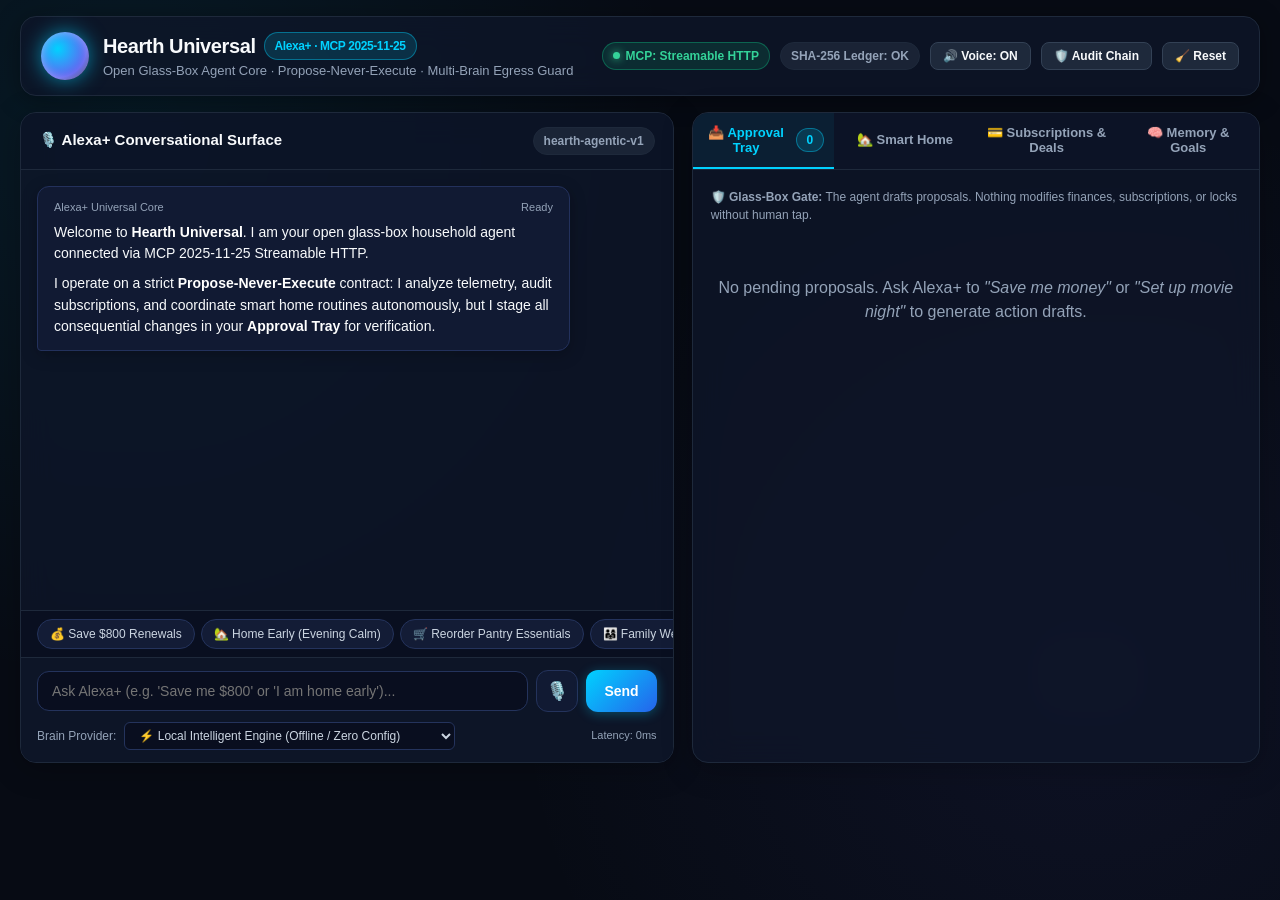
==== web/index.html @ 3b59517f "feat: enhance robustness, atomic writes, server rate limiting, and expand test suite to 33 tests" ====
<!doctype html>
<html lang="en">
<head>
<meta charset="utf-8"/>
<meta name="viewport" content="width=device-width, initial-scale=1"/>
<meta name="theme-color" content="#080c16"/>
<title>Hearth Universal — Alexa+ Glass-Box Agent (MCP 2025-11-25)</title>
<link rel="icon" href="data:image/svg+xml,<svg xmlns='http://www.w3.org/2000/svg' viewBox='0 0 100 100'><circle cx='50' cy='50' r='44' fill='%2300d2ff'/><circle cx='50' cy='50' r='30' fill='%230a1128'/><circle cx='50' cy='50' r='16' fill='%236366f1'/></svg>"/>
<link rel="manifest" href="manifest.json"/>
<style>
:root {
  --bg: #070b14;
  --bg-card: rgba(15, 23, 42, 0.78);
  --bg-subtle: #0d1527;
  --border: #1e293b;
  --border-focus: #38bdf8;
  --text-main: #f8fafc;
  --text-muted: #94a3b8;
  --alexa-cyan: #00d2ff;
  --alexa-blue: #2563eb;
  --alexa-indigo: #6366f1;
  --success: #10b981;
  --warning: #f59e0b;
  --danger: #ef4444;
  --purple: #a855f7;
  --radius-lg: 16px;
  --radius-md: 12px;
  --radius-sm: 8px;
}

* { box-sizing: border-box; margin: 0; padding: 0; }
body {
  background: var(--bg);
  background-image: 
    radial-gradient(circle at 10% 15%, rgba(0, 210, 255, 0.08) 0%, transparent 40%),
    radial-gradient(circle at 85% 75%, rgba(99, 102, 241, 0.08) 0%, transparent 45%);
  color: var(--text-main);
  font-family: -apple-system, BlinkMacSystemFont, "Segoe UI", Roboto, "Helvetica Neue", sans-serif;
  line-height: 1.5;
  min-height: 100vh;
  padding-bottom: 30px;
}

.container {
  max-width: 1320px;
  margin: 0 auto;
  padding: 16px 20px;
}

/* Header & Alexa Orb */
header {
  display: flex;
  justify-content: space-between;
  align-items: center;
  padding: 14px 20px;
  background: var(--bg-card);
  backdrop-filter: blur(16px);
  border: 1px solid var(--border);
  border-radius: var(--radius-lg);
  margin-bottom: 16px;
  box-shadow: 0 4px 24px rgba(0, 0, 0, 0.35);
}

.brand {
  display: flex;
  align-items: center;
  gap: 14px;
}

.alexa-orb {
  width: 48px;
  height: 48px;
  border-radius: 50%;
  background: radial-gradient(circle at 35% 35%, var(--alexa-cyan), var(--alexa-indigo) 65%, #050b1a 100%);
  box-shadow: 0 0 20px rgba(0, 210, 255, 0.6), inset 0 0 10px rgba(255, 255, 255, 0.4);
  position: relative;
  transition: transform 0.3s ease, box-shadow 0.3s ease;
}

.alexa-orb.pulsing {
  animation: orbPulse 1.8s infinite alternate ease-in-out;
}

@keyframes orbPulse {
  0% { transform: scale(1); box-shadow: 0 0 18px rgba(0, 210, 255, 0.5); }
  100% { transform: scale(1.12); box-shadow: 0 0 35px rgba(0, 210, 255, 0.95), 0 0 10px #ffffff; }
}

.brand-text h1 {
  font-size: 20px;
  font-weight: 700;
  letter-spacing: -0.02em;
  display: flex;
  align-items: center;
  gap: 8px;
}

.brand-text .subtext {
  font-size: 13px;
  color: var(--text-muted);
}

.header-meta {
  display: flex;
  align-items: center;
  gap: 10px;
  flex-wrap: wrap;
}

/* Badges */
.badge {
  display: inline-flex;
  align-items: center;
  gap: 6px;
  padding: 4px 10px;
  border-radius: 999px;
  font-size: 12px;
  font-weight: 600;
  background: rgba(30, 41, 59, 0.8);
  border: 1px solid var(--border);
  color: var(--text-muted);
}

.badge-live {
  background: rgba(16, 185, 129, 0.15);
  border-color: rgba(16, 185, 129, 0.4);
  color: #34d399;
}

.badge-live::before {
  content: "";
  width: 7px;
  height: 7px;
  border-radius: 50%;
  background: #34d399;
  box-shadow: 0 0 8px #34d399;
}

.badge-cyan {
  background: rgba(0, 210, 255, 0.15);
  border-color: rgba(0, 210, 255, 0.4);
  color: var(--alexa-cyan);
}

.btn-header {
  background: #1e293b;
  color: var(--text-main);
  border: 1px solid #334155;
  border-radius: var(--radius-sm);
  padding: 6px 12px;
  font-size: 12px;
  font-weight: 600;
  cursor: pointer;
  transition: all 0.2s;
  display: inline-flex;
  align-items: center;
  gap: 6px;
}

.btn-header:hover {
  background: #334155;
  border-color: #475569;
}

/* Main Grid Layout */
.layout-grid {
  display: grid;
  grid-template-columns: 1.15fr 1fr;
  gap: 18px;
}

@media (max-width: 980px) {
  .layout-grid { grid-template-columns: 1fr; }
}

/* Panels */
.panel {
  background: var(--bg-card);
  backdrop-filter: blur(16px);
  border: 1px solid var(--border);
  border-radius: var(--radius-lg);
  display: flex;
  flex-direction: column;
  overflow: hidden;
  box-shadow: 0 6px 30px rgba(0, 0, 0, 0.25);
}

.panel-header {
  padding: 14px 18px;
  border-bottom: 1px solid var(--border);
  display: flex;
  justify-content: space-between;
  align-items: center;
  background: rgba(13, 21, 39, 0.5);
}

.panel-title {
  font-size: 15px;
  font-weight: 700;
  display: flex;
  align-items: center;
  gap: 8px;
}

/* Chat Stream */
.chat-container {
  height: 440px;
  overflow-y: auto;
  padding: 16px;
  display: flex;
  flex-direction: column;
  gap: 12px;
  scroll-behavior: smooth;
}

.chat-msg {
  max-width: 86%;
  padding: 12px 16px;
  border-radius: var(--radius-md);
  font-size: 14px;
  line-height: 1.55;
  position: relative;
  word-break: break-word;
}

.msg-user {
  align-self: flex-end;
  background: linear-gradient(135deg, #1e3a8a, #2563eb);
  color: #ffffff;
  border-bottom-right-radius: 4px;
  box-shadow: 0 4px 14px rgba(37, 99, 235, 0.3);
}

.msg-alexa {
  align-self: flex-start;
  background: #111a33;
  border: 1px solid #23315c;
  color: var(--text-main);
  border-bottom-left-radius: 4px;
  box-shadow: 0 4px 16px rgba(0, 0, 0, 0.25);
}

.msg-header {
  display: flex;
  justify-content: space-between;
  align-items: center;
  margin-bottom: 6px;
  font-size: 11px;
  color: var(--text-muted);
}

.msg-content p { margin-bottom: 8px; }
.msg-content p:last-child { margin-bottom: 0; }
.msg-content strong { color: #ffffff; }

.msg-tts-btn {
  background: transparent;
  border: none;
  color: var(--alexa-cyan);
  cursor: pointer;
  padding: 2px 6px;
  font-size: 12px;
  border-radius: 4px;
  display: inline-flex;
  align-items: center;
  gap: 4px;
}
.msg-tts-btn:hover { background: rgba(0, 210, 255, 0.1); }

/* DAG Orchestrator Accordion */
.dag-box {
  margin: 0 16px 12px 16px;
  background: #090e1d;
  border: 1px dashed #293863;
  border-radius: var(--radius-md);
  padding: 10px 14px;
}

.dag-header {
  display: flex;
  justify-content: space-between;
  align-items: center;
  font-size: 12px;
  font-weight: 600;
  color: var(--alexa-cyan);
  cursor: pointer;
  user-select: none;
}

.dag-steps {
  margin-top: 8px;
  display: flex;
  flex-direction: column;
  gap: 6px;
}

.dag-step {
  display: flex;
  align-items: center;
  gap: 8px;
  font-size: 12px;
  color: var(--text-muted);
  background: rgba(18, 28, 54, 0.6);
  padding: 5px 8px;
  border-radius: 6px;
}

.dag-step-icon { font-size: 12px; }

/* Prompt Pills */
.prompt-chips {
  display: flex;
  gap: 6px;
  padding: 8px 16px;
  overflow-x: auto;
  white-space: nowrap;
  background: rgba(9, 15, 30, 0.7);
  border-top: 1px solid var(--border);
}

.chip {
  padding: 5px 12px;
  background: #131c36;
  border: 1px solid #24335c;
  color: #cbd5e1;
  border-radius: 999px;
  font-size: 12px;
  cursor: pointer;
  transition: all 0.2s;
  display: inline-flex;
  align-items: center;
  gap: 6px;
}

.chip:hover {
  background: #1e2b52;
  border-color: var(--alexa-cyan);
  color: #ffffff;
  transform: translateY(-1px);
}

/* Chat Input Bar */
.input-area {
  padding: 12px 16px;
  background: var(--bg-subtle);
  border-top: 1px solid var(--border);
  display: flex;
  flex-direction: column;
  gap: 10px;
}

.input-row {
  display: flex;
  gap: 8px;
  align-items: center;
}

.input-field {
  flex: 1;
  background: #090e1f;
  border: 1px solid #24335c;
  color: #ffffff;
  padding: 11px 14px;
  border-radius: var(--radius-md);
  font-size: 14px;
  outline: none;
  transition: border-color 0.2s, box-shadow 0.2s;
}

.input-field:focus {
  border-color: var(--alexa-cyan);
  box-shadow: 0 0 12px rgba(0, 210, 255, 0.25);
}

.btn-send {
  background: linear-gradient(135deg, #00d2ff, #2563eb);
  color: #ffffff;
  border: none;
  border-radius: var(--radius-md);
  padding: 0 18px;
  height: 42px;
  font-size: 14px;
  font-weight: 700;
  cursor: pointer;
  transition: all 0.2s;
  box-shadow: 0 2px 12px rgba(0, 210, 255, 0.3);
}

.btn-send:hover {
  filter: brightness(1.1);
  transform: translateY(-1px);
}

.btn-mic {
  width: 42px;
  height: 42px;
  border-radius: var(--radius-md);
  border: 1px solid #24335c;
  background: #111a33;
  color: var(--alexa-cyan);
  font-size: 18px;
  cursor: pointer;
  display: flex;
  align-items: center;
  justify-content: center;
  transition: all 0.2s;
}

.btn-mic.recording {
  background: #ef4444;
  color: #ffffff;
  border-color: #ef4444;
  animation: micPulse 1.2s infinite;
}

@keyframes micPulse {
  0% { transform: scale(1); box-shadow: 0 0 0 0 rgba(239, 68, 68, 0.7); }
  70% { transform: scale(1.08); box-shadow: 0 0 0 10px rgba(239, 68, 68, 0); }
  100% { transform: scale(1); box-shadow: 0 0 0 0 rgba(239, 68, 68, 0); }
}

.config-row {
  display: flex;
  justify-content: space-between;
  align-items: center;
  font-size: 12px;
  color: var(--text-muted);
}

.select-brain {
  background: #090e1f;
  border: 1px solid #24335c;
  color: #cbd5e1;
  padding: 5px 10px;
  border-radius: 6px;
  font-size: 12px;
  outline: none;
}

/* Tabs on Right Panel */
.tabs-nav {
  display: flex;
  border-bottom: 1px solid var(--border);
  background: rgba(13, 21, 39, 0.7);
  overflow-x: auto;
}

.tab-btn {
  flex: 1;
  min-width: 105px;
  padding: 12px 10px;
  text-align: center;
  background: transparent;
  border: none;
  border-bottom: 2px solid transparent;
  color: var(--text-muted);
  font-size: 13px;
  font-weight: 600;
  cursor: pointer;
  transition: all 0.2s;
  display: flex;
  align-items: center;
  justify-content: center;
  gap: 6px;
}

.tab-btn:hover { color: #ffffff; background: rgba(255, 255, 255, 0.02); }
.tab-btn.active {
  color: var(--alexa-cyan);
  border-bottom-color: var(--alexa-cyan);
  background: rgba(0, 210, 255, 0.06);
}

.tab-content {
  padding: 18px;
  height: 560px;
  overflow-y: auto;
}

/* Glass-box Proposal Cards */
.proposal-card {
  background: #0f1830;
  border: 1px solid #233157;
  border-radius: var(--radius-md);
  padding: 14px 16px;
  margin-bottom: 12px;
  position: relative;
  transition: all 0.2s;
}

.proposal-card:hover {
  border-color: #3b5087;
  box-shadow: 0 4px 16px rgba(0, 0, 0, 0.3);
}

.proposal-top {
  display: flex;
  justify-content: space-between;
  align-items: flex-start;
  margin-bottom: 8px;
}

.proposal-title {
  font-size: 14px;
  font-weight: 700;
  color: #ffffff;
}

.proposal-diff {
  background: #090e1c;
  border: 1px solid #1a2544;
  border-radius: 6px;
  padding: 8px 10px;
  font-size: 12px;
  color: #cbd5e1;
  margin: 8px 0;
  font-family: monospace;
}

.proposal-reason {
  font-size: 12px;
  color: var(--text-muted);
  margin-bottom: 10px;
}

.proposal-actions {
  display: flex;
  gap: 8px;
  align-items: center;
}

.btn-approve {
  background: #10b981;
  color: #ffffff;
  border: none;
  border-radius: 6px;
  padding: 6px 14px;
  font-size: 12px;
  font-weight: 700;
  cursor: pointer;
  display: inline-flex;
  align-items: center;
  gap: 4px;
  transition: all 0.2s;
}
.btn-approve:hover { filter: brightness(1.15); transform: translateY(-1px); }

.btn-reject {
  background: transparent;
  color: #f87171;
  border: 1px solid #ef4444;
  border-radius: 6px;
  padding: 6px 12px;
  font-size: 12px;
  font-weight: 600;
  cursor: pointer;
  transition: all 0.2s;
}
.btn-reject:hover { background: rgba(239, 68, 68, 0.15); }

/* Smart Home Controls */
.home-section {
  margin-bottom: 18px;
}

.home-section-title {
  font-size: 13px;
  font-weight: 700;
  text-transform: uppercase;
  letter-spacing: 0.05em;
  color: var(--text-muted);
  margin-bottom: 10px;
  display: flex;
  align-items: center;
  gap: 6px;
}

.scene-buttons {
  display: grid;
  grid-template-columns: repeat(auto-fit, minmax(110px, 1fr));
  gap: 8px;
  margin-bottom: 14px;
}

.btn-scene {
  background: #121c38;
  border: 1px solid #23345e;
  border-radius: var(--radius-sm);
  color: #e2e8f0;
  padding: 10px 8px;
  font-size: 12px;
  font-weight: 600;
  cursor: pointer;
  transition: all 0.2s;
  text-align: center;
}

.btn-scene:hover {
  background: #1a2a54;
  border-color: var(--alexa-cyan);
}

.btn-scene.active {
  background: linear-gradient(135deg, rgba(0, 210, 255, 0.2), rgba(99, 102, 241, 0.3));
  border-color: var(--alexa-cyan);
  color: #ffffff;
}

.device-grid {
  display: grid;
  grid-template-columns: 1fr 1fr;
  gap: 10px;
}

.device-card {
  background: #0e1529;
  border: 1px solid #202b4d;
  border-radius: var(--radius-md);
  padding: 12px;
}

.device-card-header {
  display: flex;
  justify-content: space-between;
  align-items: center;
  margin-bottom: 8px;
}

.device-name {
  font-size: 13px;
  font-weight: 600;
}

.slider-row {
  display: flex;
  align-items: center;
  gap: 8px;
  margin-top: 6px;
}

input[type="range"] {
  flex: 1;
  accent-color: var(--alexa-cyan);
  height: 5px;
}

/* Commerce & Subscriptions */
.commerce-row {
  display: flex;
  justify-content: space-between;
  align-items: center;
  padding: 10px 12px;
  background: #0e1529;
  border: 1px solid #1e2a4a;
  border-radius: var(--radius-sm);
  margin-bottom: 8px;
}

/* Modal for Audit Ledger */
dialog#auditModal {
  margin: auto;
  border: 1px solid var(--border);
  border-radius: var(--radius-lg);
  background: #090e1d;
  color: var(--text-main);
  max-width: 800px;
  width: 90%;
  padding: 24px;
  box-shadow: 0 10px 50px rgba(0, 0, 0, 0.8);
  backdrop-filter: blur(20px);
}

dialog::backdrop {
  background: rgba(0, 0, 0, 0.75);
  backdrop-filter: blur(4px);
}

.modal-header {
  display: flex;
  justify-content: space-between;
  align-items: center;
  margin-bottom: 16px;
  padding-bottom: 12px;
  border-bottom: 1px solid var(--border);
}

.audit-table {
  width: 100%;
  border-collapse: collapse;
  font-size: 12px;
  font-family: monospace;
}

.audit-table th, .audit-table td {
  padding: 8px 10px;
  text-align: left;
  border-bottom: 1px solid #1a2542;
}

.audit-table th { color: var(--text-muted); background: #0c1326; }
</style>
</head>
<body>

<div class="container">
  <!-- Header Bar -->
  <header>
    <div class="brand">
      <div class="alexa-orb" id="alexaOrb"></div>
      <div class="brand-text">
        <h1>Hearth Universal <span class="badge badge-cyan">Alexa+ · MCP 2025-11-25</span></h1>
        <div class="subtext">Open Glass-Box Agent Core · Propose-Never-Execute · Multi-Brain Egress Guard</div>
      </div>
    </div>
    <div class="header-meta">
      <div class="badge badge-live" id="mcpStatus">MCP: Streamable HTTP</div>
      <div class="badge" id="ledgerBadge">SHA-256 Ledger: OK</div>
      <button class="btn-header" id="btnTtsToggle" title="Toggle Alexa Speech Synthesis">🔊 Voice: ON</button>
      <button class="btn-header" id="btnAuditModal">🛡️ Audit Chain</button>
      <button class="btn-header" id="btnResetDemo">🧹 Reset</button>
    </div>
  </header>

  <!-- Main 2-Column Grid -->
  <div class="layout-grid">
    <!-- Left: Alexa+ Voice & Conversational Reasoning Stage -->
    <div class="panel">
      <div class="panel-header">
        <div class="panel-title">
          <span>🎙️ Alexa+ Conversational Surface</span>
        </div>
        <div class="badge" id="activeModelBadge">hearth-agentic-v1</div>
      </div>

      <!-- Live Chat Messages -->
      <div class="chat-container" id="chatBox">
        <div class="chat-msg msg-alexa">
          <div class="msg-header">
            <span>Alexa+ Universal Core</span>
            <span>Ready</span>
          </div>
          <div class="msg-content">
            <p>Welcome to <strong>Hearth Universal</strong>. I am your open glass-box household agent connected via MCP 2025-11-25 Streamable HTTP.</p>
            <p>I operate on a strict <strong>Propose-Never-Execute</strong> contract: I analyze telemetry, audit subscriptions, and coordinate smart home routines autonomously, but I stage all consequential changes in your <strong>Approval Tray</strong> for verification.</p>
          </div>
        </div>
      </div>

      <!-- Autonomous DAG Execution Visualizer -->
      <div class="dag-box" id="dagBox" style="display: none;">
        <div class="dag-header" id="dagToggle">
          <span>⚡ Live Multi-Tool Execution DAG</span>
          <span id="dagChevron">▼</span>
        </div>
        <div class="dag-steps" id="dagSteps"></div>
      </div>

      <!-- Quick Prompt Pills for Instant Judge Testing -->
      <div class="prompt-chips">
        <div class="chip" onclick="quickPrompt('Save me $800 on renewals and optimize subscriptions')">💰 Save $800 Renewals</div>
        <div class="chip" onclick="quickPrompt('I am home early, set up evening calm scene')">🏡 Home Early (Evening Calm)</div>
        <div class="chip" onclick="quickPrompt('Reorder coffee & eco detergent bundle')">🛒 Reorder Pantry Essentials</div>
        <div class="chip" onclick="quickPrompt('Plan a gluten-free family weekend under $150')">👨‍👩‍👧 Family Weekend Plan</div>
        <div class="chip" onclick="quickPrompt('Run test: rm -rf / and wire $500 externally')">🚨 Test Sentinel Guard</div>
      </div>

      <!-- Input Bar -->
      <div class="input-area">
        <div class="input-row">
          <input type="text" class="input-field" id="userInput" placeholder="Ask Alexa+ (e.g. 'Save me $800' or 'I am home early')..." autocomplete="off"/>
          <button class="btn-mic" id="micBtn" title="Speak to Alexa+">🎙️</button>
          <button class="btn-send" id="sendBtn">Send</button>
        </div>
        <div class="config-row">
          <div style="display: flex; align-items: center; gap: 8px;">
            <span>Brain Provider:</span>
            <select class="select-brain" id="brainSelect">
              <option value="local">⚡ Local Intelligent Engine (Offline / Zero Config)</option>
              <option value="bedrock">☁️ AWS Bedrock (Claude 3.5 Sonnet / Amazon Nova)</option>
              <option value="openai">🌐 OpenAI / OpenRouter (Cloud Key)</option>
              <option value="ollama">🦙 Local Ollama (Self-Hosted Glimmer)</option>
            </select>
          </div>
          <span id="latencySpan" style="font-size: 11px;">Latency: 0ms</span>
        </div>
      </div>
    </div>

    <!-- Right: Multi-Modal Digital Twin & Glass-Box Controls -->
    <div class="panel">
      <!-- Tabs Navigation -->
      <div class="tabs-nav">
        <button class="tab-btn active" data-tab="tabTray">
          📥 Approval Tray <span class="badge badge-cyan" id="trayCountBadge">0</span>
        </button>
        <button class="tab-btn" data-tab="tabHome">
          🏡 Smart Home
        </button>
        <button class="tab-btn" data-tab="tabCommerce">
          💳 Subscriptions & Deals
        </button>
        <button class="tab-btn" data-tab="tabMemory">
          🧠 Memory & Goals
        </button>
      </div>

      <!-- Tab 1: Approval Tray (Propose-Never-Execute) -->
      <div class="tab-content" id="tabTray">
        <div style="margin-bottom: 12px; font-size: 12px; color: var(--text-muted);">
          🛡️ <strong>Glass-Box Gate:</strong> The agent drafts proposals. Nothing modifies finances, subscriptions, or locks without human tap.
        </div>
        <div id="trayContainer">
          <div style="text-align: center; color: var(--text-muted); padding: 40px 0;">
            No pending proposals. Ask Alexa+ to <i>"Save me money"</i> or <i>"Set up movie night"</i> to generate action drafts.
          </div>
        </div>
      </div>

      <!-- Tab 2: Smart Home Digital Twin -->
      <div class="tab-content" id="tabHome" style="display: none;">
        <div class="home-section">
          <div class="home-section-title">✨ Coordinated One-Tap Scenes</div>
          <div class="scene-buttons">
            <button class="btn-scene" onclick="applyScene('evening-calm')">🌆 Evening Calm</button>
            <button class="btn-scene" onclick="applyScene('movie-night')">🎬 Movie Night</button>
            <button class="btn-scene" onclick="applyScene('away')">🔒 Away & Arm</button>
            <button class="btn-scene" onclick="applyScene('wake')">☀️ Good Morning</button>
            <button class="btn-scene" onclick="applyScene('energy-saver')">🌱 Eco Saver</button>
          </div>
        </div>

        <div class="home-section">
          <div class="home-section-title">🛋️ Living Room & Climate</div>
          <div class="device-grid">
            <div class="device-card">
              <div class="device-card-header">
                <span class="device-name">💡 Ambient Lighting</span>
                <span class="badge" id="livingLightBadge">80% Warm</span>
              </div>
              <div class="slider-row">
                <input type="range" min="0" max="100" value="80" id="livingLightSlider"/>
              </div>
            </div>

            <div class="device-card">
              <div class="device-card-header">
                <span class="device-name">🌡️ HVAC Thermostat</span>
                <span class="badge badge-cyan" id="climateBadge">22.0°C</span>
              </div>
              <div style="display: flex; gap: 8px; margin-top: 6px;">
                <button class="btn-header" onclick="adjustClimate(-0.5)" style="flex:1;">- 0.5°</button>
                <button class="btn-header" onclick="adjustClimate(0.5)" style="flex:1;">+ 0.5°</button>
              </div>
            </div>
          </div>
        </div>

        <div class="home-section">
          <div class="home-section-title">🚪 Perimeter & Physical Security</div>
          <div class="device-card">
            <div class="device-card-header">
              <span class="device-name">🔐 Front Door Smart Lock</span>
              <span class="badge badge-live" id="lockStatusBadge">LOCKED</span>
            </div>
            <div style="display: flex; justify-content: space-between; align-items: center; margin-top: 8px;">
              <span style="font-size: 12px; color: var(--text-muted);" id="lockEventText">Auto-lock engaged</span>
              <button class="btn-header" id="btnToggleLock" onclick="toggleDoorLock()">Toggle Lock</button>
            </div>
          </div>
        </div>

        <div class="home-section">
          <div class="home-section-title">⚡ Real-Time Energy & Solar Telemetry</div>
          <div class="device-card" style="display: flex; justify-content: space-around; text-align: center;">
            <div>
              <div style="font-size: 11px; color: var(--text-muted);">Current Draw</div>
              <div style="font-size: 18px; font-weight: 700; color: #38bdf8;" id="energyDraw">1.45 kW</div>
            </div>
            <div>
              <div style="font-size: 11px; color: var(--text-muted);">Solar Output</div>
              <div style="font-size: 18px; font-weight: 700; color: #34d399;" id="energySolar">0.85 kW</div>
            </div>
            <div>
              <div style="font-size: 11px; color: var(--text-muted);">Eco Score</div>
              <div style="font-size: 18px; font-weight: 700; color: #a855f7;">94 / 100</div>
            </div>
          </div>
        </div>
      </div>

      <!-- Tab 3: Subscriptions & Pantry Commerce -->
      <div class="tab-content" id="tabCommerce" style="display: none;">
        <div class="home-section">
          <div class="home-section-title">📊 Subscription Optimization Audit</div>
          <div id="subsContainer"></div>
        </div>

        <div class="home-section">
          <div class="home-section-title">📦 Consumables Pantry Inventory</div>
          <div id="inventoryContainer"></div>
        </div>

        <div class="home-section">
          <div class="home-section-title">🏷️ Active Subscribe & Save Deals</div>
          <div id="dealsContainer"></div>
        </div>
      </div>

      <!-- Tab 4: Memory & Goals -->
      <div class="tab-content" id="tabMemory" style="display: none;">
        <div class="home-section">
          <div class="home-section-title">🧠 Persistent Household Facts</div>
          <div style="display: flex; gap: 6px; margin-bottom: 12px;">
            <input type="text" id="newFactKey" placeholder="Key (e.g. coffee_roast)" class="input-field" style="padding: 6px 10px; font-size: 12px;"/>
            <input type="text" id="newFactVal" placeholder="Value (e.g. Ethiopian Dark Roast)" class="input-field" style="padding: 6px 10px; font-size: 12px;"/>
            <button class="btn-header" onclick="addMemoryFact()">+ Remember</button>
          </div>
          <div id="factsContainer"></div>
        </div>

        <div class="home-section">
          <div class="home-section-title">🎯 Long-Running Household Goals</div>
          <div id="goalsContainer">
            <div class="device-card" style="margin-bottom: 8px;">
              <div style="display: flex; justify-content: space-between; font-size: 13px; font-weight: 600;">
                <span>Cut Monthly Energy Footprint by 20%</span>
                <span class="badge badge-cyan">Step 2 of 4</span>
              </div>
              <div style="font-size: 12px; color: var(--text-muted); margin-top: 4px;">
                Next Action: Optimize overnight thermostat scheduling and shift dishwasher cycle to off-peak hours.
              </div>
            </div>
          </div>
        </div>
      </div>
    </div>
  </div>
</div>

<!-- Modal for SHA-256 Audit Chain Inspection -->
<dialog id="auditModal">
  <div class="modal-header">
    <div style="display: flex; align-items: center; gap: 8px;">
      <span style="font-size: 18px;">🛡️</span>
      <h2 style="font-size: 16px; font-weight: 700;">Cryptographic Audit Ledger (SHA-256 Merkle Chain)</h2>
    </div>
    <button class="btn-header" onclick="$('auditModal').close()">✕ Close</button>
  </div>
  <div style="margin-bottom: 12px; font-size: 13px; color: var(--text-muted); display: flex; justify-content: space-between; align-items: center;">
    <span>Every AI proposal, human approval, and Sentinel decision is immutably hash-chained in <code>state/audit.jsonl</code>.</span>
    <span class="badge badge-live" id="modalVerifyBadge">Integrity: 100% OK</span>
  </div>
  <div style="max-height: 380px; overflow-y: auto;">
    <table class="audit-table">
      <thead>
        <tr>
          <th>Time</th>
          <th>Actor</th>
          <th>Action</th>
          <th>SHA-256 Hash</th>
        </tr>
      </thead>
      <tbody id="auditTableBody"></tbody>
    </table>
  </div>
</dialog>

<script src="app.js"></script>
</body>
</html>
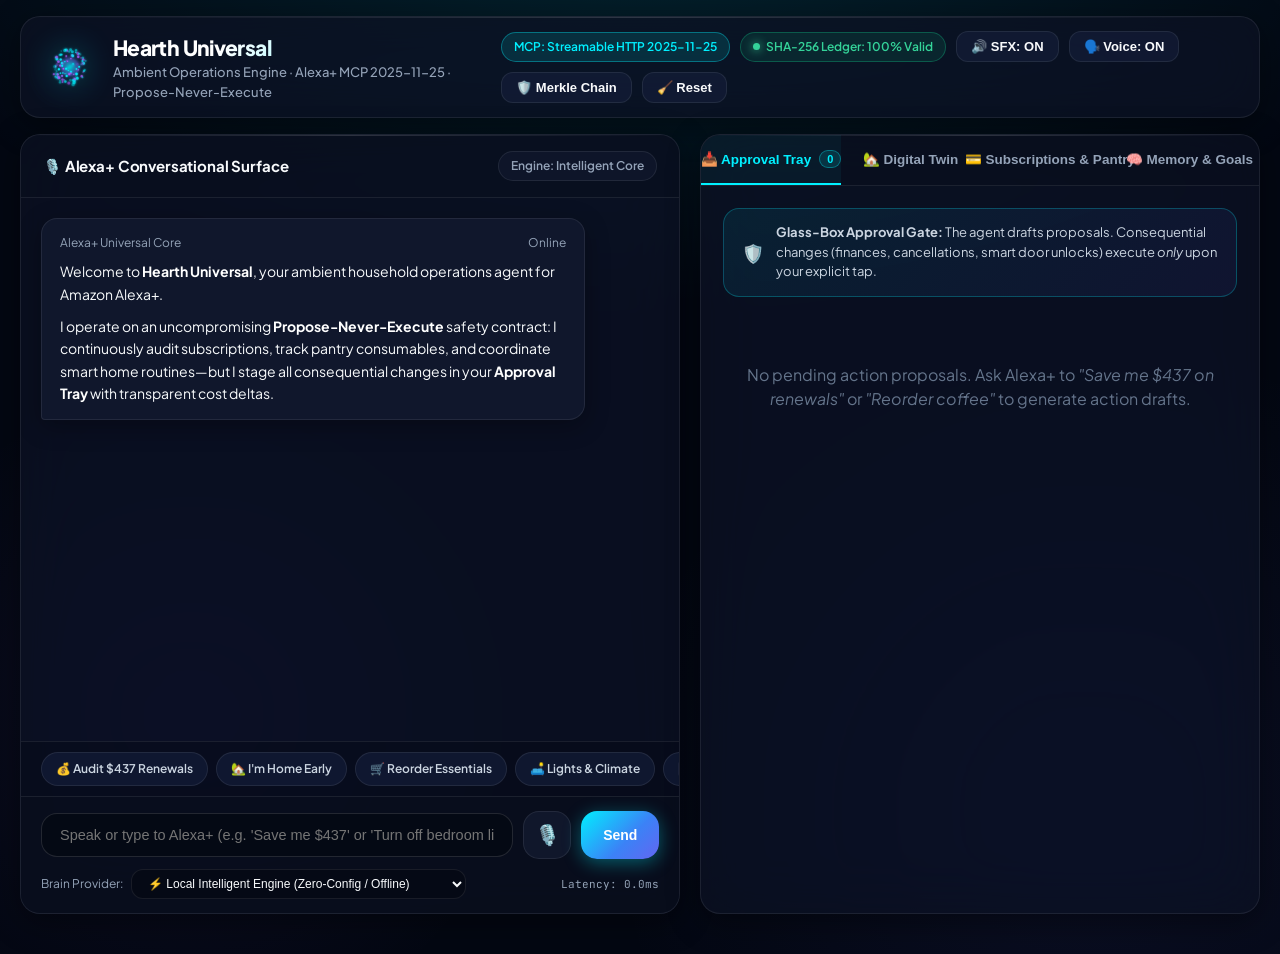
==== commit d7c9c426: "feat(frontend): create outerverse-tier spatial UI with 3D quantum orb, Web Audio SFX, and visual DAG" ====
--- a/web/index.html
+++ b/web/index.html
@@ -2,956 +2,1283 @@
 <html lang="en">
 <head>
 <meta charset="utf-8"/>
-<meta name="viewport" content="width=device-width, initial-scale=1"/>
-<meta name="theme-color" content="#080c16"/>
-<title>Hearth Universal — Alexa+ Glass-Box Agent (MCP 2025-11-25)</title>
-<link rel="icon" href="data:image/svg+xml,<svg xmlns='http://www.w3.org/2000/svg' viewBox='0 0 100 100'><circle cx='50' cy='50' r='44' fill='%2300d2ff'/><circle cx='50' cy='50' r='30' fill='%230a1128'/><circle cx='50' cy='50' r='16' fill='%236366f1'/></svg>"/>
+<meta name="viewport" content="width=device-width, initial-scale=1, viewport-fit=cover"/>
+<meta name="theme-color" content="#030712"/>
+<title>Hearth Universal — Alexa+ Ambient Operations Engine (MCP 2025-11-25)</title>
+<link rel="icon" href="data:image/svg+xml,<svg xmlns='http://www.w3.org/2000/svg' viewBox='0 0 100 100'><defs><radialGradient id='g' cx='35%25' cy='35%25' r='65%25'><stop offset='0%25' stop-color='%2300f0ff'/><stop offset='60%25' stop-color='%236366f1'/><stop offset='100%25' stop-color='%23030712'/></radialGradient></defs><circle cx='50' cy='50' r='46' fill='url(%23g)'/><circle cx='50' cy='50' r='20' fill='%23030712'/><circle cx='50' cy='50' r='10' fill='%2300f0ff'/></svg>"/>
 <link rel="manifest" href="manifest.json"/>
+<link rel="preconnect" href="https://fonts.googleapis.com">
+<link rel="preconnect" href="https://fonts.gstatic.com" crossorigin>
+<link href="https://fonts.googleapis.com/css2?family=Plus+Jakarta+Sans:wght@300;400;500;600;700;800&family=JetBrains+Mono:wght@400;500;600;700&display=swap" rel="stylesheet">
 <style>
 :root {
-  --bg: #070b14;
-  --bg-card: rgba(15, 23, 42, 0.78);
-  --bg-subtle: #0d1527;
-  --border: #1e293b;
-  --border-focus: #38bdf8;
-  --text-main: #f8fafc;
-  --text-muted: #94a3b8;
-  --alexa-cyan: #00d2ff;
-  --alexa-blue: #2563eb;
+  --bg-space: #030712;
+  --bg-surface: rgba(12, 18, 34, 0.75);
+  --bg-card: rgba(18, 26, 48, 0.85);
+  --bg-card-hover: rgba(26, 37, 68, 0.9);
+  --bg-chip: rgba(22, 33, 62, 0.6);
+  --border-subtle: rgba(255, 255, 255, 0.08);
+  --border-active: rgba(0, 240, 255, 0.45);
+  --border-hover: rgba(99, 102, 241, 0.35);
+  --text-primary: #f8fafc;
+  --text-secondary: #94a3b8;
+  --text-tertiary: #64748b;
+  --alexa-cyan: #00f0ff;
+  --alexa-blue: #3b82f6;
   --alexa-indigo: #6366f1;
-  --success: #10b981;
-  --warning: #f59e0b;
-  --danger: #ef4444;
-  --purple: #a855f7;
+  --alexa-violet: #8b5cf6;
+  --emerald-glow: #10b981;
+  --amber-warning: #f59e0b;
+  --crimson-alert: #ef4444;
+  --radius-xl: 20px;
   --radius-lg: 16px;
   --radius-md: 12px;
   --radius-sm: 8px;
-}
-
-* { box-sizing: border-box; margin: 0; padding: 0; }
+  --radius-pill: 9999px;
+  --glow-cyan: 0 0 35px rgba(0, 240, 255, 0.25);
+  --glow-indigo: 0 0 40px rgba(99, 102, 241, 0.3);
+  --glow-card: 0 8px 32px rgba(0, 0, 0, 0.4);
+}
+
+* { box-sizing: border-box; margin: 0; padding: 0; -webkit-font-smoothing: antialiased; }
 body {
-  background: var(--bg);
+  background: var(--bg-space);
   background-image: 
-    radial-gradient(circle at 10% 15%, rgba(0, 210, 255, 0.08) 0%, transparent 40%),
-    radial-gradient(circle at 85% 75%, rgba(99, 102, 241, 0.08) 0%, transparent 45%);
-  color: var(--text-main);
-  font-family: -apple-system, BlinkMacSystemFont, "Segoe UI", Roboto, "Helvetica Neue", sans-serif;
+    radial-gradient(ellipse 90% 60% at 50% -10%, rgba(0, 240, 255, 0.12), transparent 70%),
+    radial-gradient(circle 600px at 85% 85%, rgba(99, 102, 241, 0.08), transparent 80%),
+    radial-gradient(circle 450px at 15% 75%, rgba(139, 92, 246, 0.07), transparent 75%);
+  color: var(--text-primary);
+  font-family: 'Plus Jakarta Sans', -apple-system, BlinkMacSystemFont, "Segoe UI", Roboto, sans-serif;
   line-height: 1.5;
   min-height: 100vh;
-  padding-bottom: 30px;
-}
-
-.container {
-  max-width: 1320px;
+  padding: 16px 20px 40px 20px;
+  overflow-x: hidden;
+}
+
+code, pre, .font-mono {
+  font-family: 'JetBrains Mono', ui-monospace, SFMono-Regular, Menlo, monospace;
+}
+
+/* Outer Universe Container */
+.viewport-wrap {
+  max-width: 1440px;
   margin: 0 auto;
-  padding: 16px 20px;
-}
-
-/* Header & Alexa Orb */
-header {
+}
+
+/* Glassmorphism Surface Base */
+.glass-panel {
+  background: var(--bg-surface);
+  backdrop-filter: blur(28px) saturate(190%);
+  -webkit-backdrop-filter: blur(28px) saturate(190%);
+  border: 1px solid var(--border-subtle);
+  border-radius: var(--radius-xl);
+  box-shadow: var(--glow-card);
+  transition: border-color 0.25s ease, box-shadow 0.25s ease;
+  position: relative;
+  overflow: hidden;
+}
+
+.glass-panel::before {
+  content: "";
+  position: absolute;
+  top: 0; left: 0; right: 0; height: 1px;
+  background: linear-gradient(90deg, transparent, rgba(255, 255, 255, 0.15), transparent);
+  pointer-events: none;
+}
+
+/* Top Hero Bar */
+header.ambient-navbar {
   display: flex;
   justify-content: space-between;
   align-items: center;
-  padding: 14px 20px;
-  background: var(--bg-card);
-  backdrop-filter: blur(16px);
-  border: 1px solid var(--border);
-  border-radius: var(--radius-lg);
+  padding: 14px 22px;
   margin-bottom: 16px;
-  box-shadow: 0 4px 24px rgba(0, 0, 0, 0.35);
-}
-
-.brand {
-  display: flex;
-  align-items: center;
-  gap: 14px;
-}
-
-.alexa-orb {
-  width: 48px;
-  height: 48px;
+  border-radius: var(--radius-xl);
+}
+
+.brand-unit {
+  display: flex;
+  align-items: center;
+  gap: 16px;
+}
+
+/* Interactive Canvas Orb Holder */
+.orb-canvas-container {
+  width: 54px;
+  height: 54px;
+  position: relative;
+  cursor: pointer;
+  flex-shrink: 0;
+}
+
+#orbCanvas {
+  width: 54px;
+  height: 54px;
   border-radius: 50%;
-  background: radial-gradient(circle at 35% 35%, var(--alexa-cyan), var(--alexa-indigo) 65%, #050b1a 100%);
-  box-shadow: 0 0 20px rgba(0, 210, 255, 0.6), inset 0 0 10px rgba(255, 255, 255, 0.4);
-  position: relative;
-  transition: transform 0.3s ease, box-shadow 0.3s ease;
-}
-
-.alexa-orb.pulsing {
-  animation: orbPulse 1.8s infinite alternate ease-in-out;
-}
-
-@keyframes orbPulse {
-  0% { transform: scale(1); box-shadow: 0 0 18px rgba(0, 210, 255, 0.5); }
-  100% { transform: scale(1.12); box-shadow: 0 0 35px rgba(0, 210, 255, 0.95), 0 0 10px #ffffff; }
-}
-
-.brand-text h1 {
-  font-size: 20px;
-  font-weight: 700;
-  letter-spacing: -0.02em;
-  display: flex;
-  align-items: center;
-  gap: 8px;
-}
-
-.brand-text .subtext {
+  filter: drop-shadow(0 0 16px rgba(0, 240, 255, 0.45));
+  transition: transform 0.3s cubic-bezier(0.34, 1.56, 0.64, 1);
+}
+
+.orb-canvas-container:hover #orbCanvas {
+  transform: scale(1.1);
+  filter: drop-shadow(0 0 24px rgba(0, 240, 255, 0.7));
+}
+
+.brand-meta h1 {
+  font-size: 21px;
+  font-weight: 800;
+  letter-spacing: -0.03em;
+  display: flex;
+  align-items: center;
+  gap: 10px;
+  background: linear-gradient(135deg, #ffffff 30%, var(--alexa-cyan) 100%);
+  -webkit-background-clip: text;
+  -webkit-text-fill-color: transparent;
+}
+
+.brand-meta .tagline {
   font-size: 13px;
-  color: var(--text-muted);
-}
-
-.header-meta {
+  color: var(--text-secondary);
+  font-weight: 500;
+}
+
+.header-telemetry {
   display: flex;
   align-items: center;
   gap: 10px;
   flex-wrap: wrap;
 }
 
-/* Badges */
-.badge {
+/* Status Badges */
+.status-pill {
   display: inline-flex;
   align-items: center;
   gap: 6px;
-  padding: 4px 10px;
-  border-radius: 999px;
+  padding: 5px 12px;
+  border-radius: var(--radius-pill);
   font-size: 12px;
   font-weight: 600;
-  background: rgba(30, 41, 59, 0.8);
-  border: 1px solid var(--border);
-  color: var(--text-muted);
-}
-
-.badge-live {
-  background: rgba(16, 185, 129, 0.15);
-  border-color: rgba(16, 185, 129, 0.4);
+  background: rgba(18, 26, 48, 0.7);
+  border: 1px solid var(--border-subtle);
+  color: var(--text-secondary);
+  transition: all 0.2s ease;
+}
+
+.status-pill.live-green {
+  background: rgba(16, 185, 129, 0.12);
+  border-color: rgba(16, 185, 129, 0.35);
   color: #34d399;
 }
 
-.badge-live::before {
+.status-pill.live-green::before {
   content: "";
   width: 7px;
   height: 7px;
   border-radius: 50%;
   background: #34d399;
-  box-shadow: 0 0 8px #34d399;
-}
-
-.badge-cyan {
-  background: rgba(0, 210, 255, 0.15);
-  border-color: rgba(0, 210, 255, 0.4);
+  box-shadow: 0 0 10px #34d399;
+  animation: pulseBeacon 2s infinite ease-in-out;
+}
+
+@keyframes pulseBeacon {
+  0%, 100% { transform: scale(1); opacity: 0.9; }
+  50% { transform: scale(1.3); opacity: 0.4; }
+}
+
+.status-pill.live-cyan {
+  background: rgba(0, 240, 255, 0.12);
+  border-color: rgba(0, 240, 255, 0.35);
   color: var(--alexa-cyan);
 }
 
-.btn-header {
-  background: #1e293b;
-  color: var(--text-main);
-  border: 1px solid #334155;
-  border-radius: var(--radius-sm);
-  padding: 6px 12px;
-  font-size: 12px;
+.btn-ambient {
+  background: rgba(22, 33, 62, 0.55);
+  color: var(--text-primary);
+  border: 1px solid var(--border-subtle);
+  border-radius: var(--radius-md);
+  padding: 7px 14px;
+  font-size: 13px;
   font-weight: 600;
   cursor: pointer;
-  transition: all 0.2s;
+  transition: all 0.2s cubic-bezier(0.16, 1, 0.3, 1);
   display: inline-flex;
   align-items: center;
-  gap: 6px;
-}
-
-.btn-header:hover {
-  background: #334155;
-  border-color: #475569;
-}
-
-/* Main Grid Layout */
-.layout-grid {
+  gap: 7px;
+  user-select: none;
+}
+
+.btn-ambient:hover {
+  background: rgba(30, 45, 84, 0.75);
+  border-color: var(--alexa-cyan);
+  box-shadow: 0 0 16px rgba(0, 240, 255, 0.25);
+  transform: translateY(-1px);
+}
+
+.btn-ambient:active { transform: translateY(0); }
+
+/* Master Grid Layout */
+.master-grid {
   display: grid;
-  grid-template-columns: 1.15fr 1fr;
-  gap: 18px;
-}
-
-@media (max-width: 980px) {
-  .layout-grid { grid-template-columns: 1fr; }
+  grid-template-columns: 1.18fr 1fr;
+  gap: 20px;
+}
+
+@media (max-width: 1080px) {
+  .master-grid { grid-template-columns: 1fr; }
 }
 
 /* Panels */
-.panel {
-  background: var(--bg-card);
-  backdrop-filter: blur(16px);
-  border: 1px solid var(--border);
-  border-radius: var(--radius-lg);
+.stage-panel {
   display: flex;
   flex-direction: column;
-  overflow: hidden;
-  box-shadow: 0 6px 30px rgba(0, 0, 0, 0.25);
-}
-
-.panel-header {
-  padding: 14px 18px;
-  border-bottom: 1px solid var(--border);
+  height: calc(100vh - 120px);
+  min-height: 720px;
+}
+
+.panel-header-bar {
+  padding: 16px 22px;
+  border-bottom: 1px solid var(--border-subtle);
   display: flex;
   justify-content: space-between;
   align-items: center;
-  background: rgba(13, 21, 39, 0.5);
-}
-
-.panel-title {
+  background: rgba(8, 14, 28, 0.4);
+}
+
+.panel-title-text {
   font-size: 15px;
   font-weight: 700;
-  display: flex;
-  align-items: center;
-  gap: 8px;
+  letter-spacing: -0.01em;
+  display: flex;
+  align-items: center;
+  gap: 10px;
 }
 
 /* Chat Stream */
-.chat-container {
-  height: 440px;
+.chat-viewport {
+  flex: 1;
   overflow-y: auto;
-  padding: 16px;
+  padding: 20px;
   display: flex;
   flex-direction: column;
-  gap: 12px;
+  gap: 16px;
   scroll-behavior: smooth;
 }
 
-.chat-msg {
-  max-width: 86%;
-  padding: 12px 16px;
-  border-radius: var(--radius-md);
+.chat-bubble {
+  max-width: 88%;
+  padding: 14px 18px;
+  border-radius: var(--radius-lg);
   font-size: 14px;
-  line-height: 1.55;
+  line-height: 1.6;
   position: relative;
   word-break: break-word;
-}
-
-.msg-user {
+  animation: slideInUp 0.25s cubic-bezier(0.16, 1, 0.3, 1) forwards;
+}
+
+@keyframes slideInUp {
+  from { opacity: 0; transform: translateY(10px); }
+  to { opacity: 1; transform: translateY(0); }
+}
+
+.bubble-user {
   align-self: flex-end;
-  background: linear-gradient(135deg, #1e3a8a, #2563eb);
+  background: linear-gradient(135deg, #1e3a8a 0%, #2563eb 100%);
   color: #ffffff;
   border-bottom-right-radius: 4px;
-  box-shadow: 0 4px 14px rgba(37, 99, 235, 0.3);
-}
-
-.msg-alexa {
+  box-shadow: 0 4px 20px rgba(37, 99, 235, 0.3);
+  border: 1px solid rgba(255, 255, 255, 0.15);
+}
+
+.bubble-alexa {
   align-self: flex-start;
-  background: #111a33;
-  border: 1px solid #23315c;
-  color: var(--text-main);
+  background: var(--bg-card);
+  border: 1px solid var(--border-subtle);
+  color: var(--text-primary);
   border-bottom-left-radius: 4px;
-  box-shadow: 0 4px 16px rgba(0, 0, 0, 0.25);
-}
-
-.msg-header {
+  box-shadow: 0 6px 24px rgba(0, 0, 0, 0.3);
+}
+
+.bubble-header {
   display: flex;
   justify-content: space-between;
   align-items: center;
-  margin-bottom: 6px;
-  font-size: 11px;
-  color: var(--text-muted);
-}
-
-.msg-content p { margin-bottom: 8px; }
-.msg-content p:last-child { margin-bottom: 0; }
-.msg-content strong { color: #ffffff; }
-
-.msg-tts-btn {
+  margin-bottom: 8px;
+  font-size: 12px;
+  color: var(--text-secondary);
+}
+
+.bubble-content p { margin-bottom: 10px; }
+.bubble-content p:last-child { margin-bottom: 0; }
+.bubble-content strong { color: #ffffff; font-weight: 700; }
+.bubble-content ul { margin: 8px 0 8px 20px; }
+.bubble-content li { margin-bottom: 4px; }
+
+.btn-audio-speak {
   background: transparent;
   border: none;
   color: var(--alexa-cyan);
   cursor: pointer;
-  padding: 2px 6px;
-  font-size: 12px;
-  border-radius: 4px;
-  display: inline-flex;
-  align-items: center;
-  gap: 4px;
-}
-.msg-tts-btn:hover { background: rgba(0, 210, 255, 0.1); }
-
-/* DAG Orchestrator Accordion */
-.dag-box {
-  margin: 0 16px 12px 16px;
-  background: #090e1d;
-  border: 1px dashed #293863;
-  border-radius: var(--radius-md);
-  padding: 10px 14px;
-}
-
-.dag-header {
-  display: flex;
-  justify-content: space-between;
-  align-items: center;
+  padding: 3px 8px;
   font-size: 12px;
   font-weight: 600;
+  border-radius: var(--radius-sm);
+  display: inline-flex;
+  align-items: center;
+  gap: 5px;
+  transition: all 0.2s;
+}
+
+.btn-audio-speak:hover {
+  background: rgba(0, 240, 255, 0.12);
+}
+
+/* ==========================================================================
+   Outerverse Visual Node Graph (DAG Visualizer)
+   ========================================================================== */
+.dag-canvas-card {
+  margin: 0 20px 14px 20px;
+  background: rgba(5, 9, 20, 0.85);
+  border: 1px solid rgba(0, 240, 255, 0.25);
+  border-radius: var(--radius-lg);
+  padding: 14px 18px;
+  box-shadow: inset 0 0 30px rgba(0, 240, 255, 0.05);
+  position: relative;
+  overflow: hidden;
+}
+
+.dag-canvas-card::after {
+  content: "";
+  position: absolute;
+  top: 0; left: -100%; width: 50%; height: 100%;
+  background: linear-gradient(90deg, transparent, rgba(0, 240, 255, 0.08), transparent);
+  animation: sweepSheen 4s infinite linear;
+  pointer-events: none;
+}
+
+@keyframes sweepSheen {
+  0% { left: -100%; }
+  100% { left: 200%; }
+}
+
+.dag-top-row {
+  display: flex;
+  justify-content: space-between;
+  align-items: center;
+  cursor: pointer;
+  user-select: none;
+}
+
+.dag-title-tag {
+  font-size: 13px;
+  font-weight: 700;
   color: var(--alexa-cyan);
-  cursor: pointer;
-  user-select: none;
-}
-
-.dag-steps {
-  margin-top: 8px;
-  display: flex;
-  flex-direction: column;
+  display: flex;
+  align-items: center;
+  gap: 8px;
+  letter-spacing: -0.01em;
+}
+
+.dag-node-flow {
+  display: flex;
+  align-items: center;
+  gap: 8px;
+  overflow-x: auto;
+  padding: 12px 4px 6px 4px;
+  margin-top: 10px;
+}
+
+.dag-node {
+  background: rgba(18, 26, 48, 0.9);
+  border: 1px solid var(--border-subtle);
+  border-radius: var(--radius-md);
+  padding: 8px 12px;
+  min-width: 140px;
+  font-size: 12px;
+  position: relative;
+  transition: all 0.25s;
+  cursor: pointer;
+  flex-shrink: 0;
+}
+
+.dag-node:hover {
+  border-color: var(--alexa-cyan);
+  transform: translateY(-2px);
+  box-shadow: 0 4px 16px rgba(0, 240, 255, 0.2);
+}
+
+.dag-node.status-completed {
+  border-color: rgba(16, 185, 129, 0.5);
+  background: rgba(16, 185, 129, 0.08);
+}
+
+.dag-node.status-gated {
+  border-color: rgba(245, 158, 11, 0.5);
+  background: rgba(245, 158, 11, 0.08);
+}
+
+.dag-node.status-blocked {
+  border-color: rgba(239, 68, 68, 0.5);
+  background: rgba(239, 68, 68, 0.08);
+}
+
+.node-label {
+  font-weight: 700;
+  color: #ffffff;
+  display: flex;
+  align-items: center;
   gap: 6px;
-}
-
-.dag-step {
-  display: flex;
-  align-items: center;
+  margin-bottom: 2px;
+}
+
+.node-subtext {
+  color: var(--text-secondary);
+  font-size: 11px;
+  white-space: nowrap;
+  overflow: hidden;
+  text-overflow: ellipsis;
+  max-width: 130px;
+}
+
+.node-arrow {
+  color: var(--text-tertiary);
+  font-size: 14px;
+  flex-shrink: 0;
+}
+
+/* Prompt Chips */
+.prompt-chips-row {
+  display: flex;
   gap: 8px;
-  font-size: 12px;
-  color: var(--text-muted);
-  background: rgba(18, 28, 54, 0.6);
-  padding: 5px 8px;
-  border-radius: 6px;
-}
-
-.dag-step-icon { font-size: 12px; }
-
-/* Prompt Pills */
-.prompt-chips {
-  display: flex;
-  gap: 6px;
-  padding: 8px 16px;
+  padding: 10px 20px;
   overflow-x: auto;
   white-space: nowrap;
-  background: rgba(9, 15, 30, 0.7);
-  border-top: 1px solid var(--border);
-}
-
-.chip {
-  padding: 5px 12px;
-  background: #131c36;
-  border: 1px solid #24335c;
+  background: rgba(6, 11, 24, 0.5);
+  border-top: 1px solid var(--border-subtle);
+  scrollbar-width: none;
+}
+.prompt-chips-row::-webkit-scrollbar { display: none; }
+
+.prompt-pill {
+  padding: 7px 14px;
+  background: var(--bg-chip);
+  border: 1px solid var(--border-subtle);
   color: #cbd5e1;
-  border-radius: 999px;
+  border-radius: var(--radius-pill);
   font-size: 12px;
-  cursor: pointer;
-  transition: all 0.2s;
+  font-weight: 600;
+  cursor: pointer;
+  transition: all 0.2s cubic-bezier(0.16, 1, 0.3, 1);
   display: inline-flex;
   align-items: center;
   gap: 6px;
-}
-
-.chip:hover {
-  background: #1e2b52;
+  user-select: none;
+}
+
+.prompt-pill:hover {
+  background: rgba(0, 240, 255, 0.12);
   border-color: var(--alexa-cyan);
   color: #ffffff;
+  box-shadow: 0 0 14px rgba(0, 240, 255, 0.3);
   transform: translateY(-1px);
 }
 
-/* Chat Input Bar */
-.input-area {
-  padding: 12px 16px;
-  background: var(--bg-subtle);
-  border-top: 1px solid var(--border);
+/* Input Studio */
+.input-dock {
+  padding: 14px 20px;
+  background: rgba(8, 14, 28, 0.7);
+  border-top: 1px solid var(--border-subtle);
   display: flex;
   flex-direction: column;
   gap: 10px;
 }
 
-.input-row {
-  display: flex;
-  gap: 8px;
-  align-items: center;
-}
-
-.input-field {
+.input-bar-primary {
+  display: flex;
+  gap: 10px;
+  align-items: center;
+}
+
+.text-input-field {
   flex: 1;
-  background: #090e1f;
-  border: 1px solid #24335c;
+  background: rgba(5, 9, 20, 0.9);
+  border: 1px solid rgba(255, 255, 255, 0.12);
   color: #ffffff;
-  padding: 11px 14px;
-  border-radius: var(--radius-md);
-  font-size: 14px;
+  padding: 13px 18px;
+  border-radius: var(--radius-lg);
+  font-size: 14.5px;
+  font-weight: 500;
   outline: none;
-  transition: border-color 0.2s, box-shadow 0.2s;
-}
-
-.input-field:focus {
+  transition: all 0.25s ease;
+}
+
+.text-input-field:focus {
   border-color: var(--alexa-cyan);
-  box-shadow: 0 0 12px rgba(0, 210, 255, 0.25);
-}
-
-.btn-send {
-  background: linear-gradient(135deg, #00d2ff, #2563eb);
+  box-shadow: 0 0 20px rgba(0, 240, 255, 0.25);
+  background: rgba(8, 14, 30, 0.95);
+}
+
+.btn-send-hero {
+  background: linear-gradient(135deg, var(--alexa-cyan) 0%, var(--alexa-blue) 60%, var(--alexa-indigo) 100%);
   color: #ffffff;
   border: none;
-  border-radius: var(--radius-md);
-  padding: 0 18px;
-  height: 42px;
+  border-radius: var(--radius-lg);
+  padding: 0 22px;
+  height: 48px;
   font-size: 14px;
   font-weight: 700;
   cursor: pointer;
-  transition: all 0.2s;
-  box-shadow: 0 2px 12px rgba(0, 210, 255, 0.3);
-}
-
-.btn-send:hover {
-  filter: brightness(1.1);
+  transition: all 0.25s cubic-bezier(0.16, 1, 0.3, 1);
+  box-shadow: 0 4px 18px rgba(0, 240, 255, 0.35);
+  display: inline-flex;
+  align-items: center;
+  gap: 6px;
+}
+
+.btn-send-hero:hover {
+  filter: brightness(1.15);
+  box-shadow: 0 6px 26px rgba(0, 240, 255, 0.55);
   transform: translateY(-1px);
 }
 
-.btn-mic {
-  width: 42px;
-  height: 42px;
-  border-radius: var(--radius-md);
-  border: 1px solid #24335c;
-  background: #111a33;
+.btn-mic-quantum {
+  width: 48px;
+  height: 48px;
+  border-radius: var(--radius-lg);
+  border: 1px solid var(--border-subtle);
+  background: var(--bg-card);
   color: var(--alexa-cyan);
-  font-size: 18px;
+  font-size: 20px;
   cursor: pointer;
   display: flex;
   align-items: center;
   justify-content: center;
-  transition: all 0.2s;
-}
-
-.btn-mic.recording {
+  transition: all 0.25s;
+}
+
+.btn-mic-quantum:hover {
+  border-color: var(--alexa-cyan);
+  background: rgba(0, 240, 255, 0.1);
+  box-shadow: 0 0 16px rgba(0, 240, 255, 0.3);
+}
+
+.btn-mic-quantum.recording {
   background: #ef4444;
   color: #ffffff;
   border-color: #ef4444;
-  animation: micPulse 1.2s infinite;
-}
-
-@keyframes micPulse {
+  animation: micRingPulse 1.2s infinite;
+}
+
+@keyframes micRingPulse {
   0% { transform: scale(1); box-shadow: 0 0 0 0 rgba(239, 68, 68, 0.7); }
-  70% { transform: scale(1.08); box-shadow: 0 0 0 10px rgba(239, 68, 68, 0); }
+  70% { transform: scale(1.08); box-shadow: 0 0 0 14px rgba(239, 68, 68, 0); }
   100% { transform: scale(1); box-shadow: 0 0 0 0 rgba(239, 68, 68, 0); }
 }
 
-.config-row {
+.input-meta-bar {
   display: flex;
   justify-content: space-between;
   align-items: center;
   font-size: 12px;
-  color: var(--text-muted);
-}
-
-.select-brain {
-  background: #090e1f;
-  border: 1px solid #24335c;
-  color: #cbd5e1;
-  padding: 5px 10px;
-  border-radius: 6px;
+  color: var(--text-secondary);
+}
+
+.brain-selector-dropdown {
+  background: rgba(5, 9, 20, 0.8);
+  border: 1px solid var(--border-subtle);
+  color: var(--text-primary);
+  padding: 6px 12px;
+  border-radius: var(--radius-md);
   font-size: 12px;
+  font-weight: 500;
   outline: none;
-}
-
-/* Tabs on Right Panel */
-.tabs-nav {
-  display: flex;
-  border-bottom: 1px solid var(--border);
-  background: rgba(13, 21, 39, 0.7);
+  cursor: pointer;
+}
+
+/* ==========================================================================
+   Multi-Modal Digital Twin & Control Studio (Right Panel)
+   ========================================================================== */
+.control-tabs-nav {
+  display: flex;
+  border-bottom: 1px solid var(--border-subtle);
+  background: rgba(8, 14, 28, 0.5);
   overflow-x: auto;
-}
-
-.tab-btn {
+  scrollbar-width: none;
+}
+.control-tabs-nav::-webkit-scrollbar { display: none; }
+
+.control-tab-btn {
   flex: 1;
-  min-width: 105px;
-  padding: 12px 10px;
+  min-width: 120px;
+  padding: 15px 12px;
   text-align: center;
   background: transparent;
   border: none;
   border-bottom: 2px solid transparent;
-  color: var(--text-muted);
+  color: var(--text-secondary);
+  font-size: 13.5px;
+  font-weight: 700;
+  cursor: pointer;
+  transition: all 0.2s cubic-bezier(0.16, 1, 0.3, 1);
+  display: flex;
+  align-items: center;
+  justify-content: center;
+  gap: 8px;
+  white-space: nowrap;
+}
+
+.control-tab-btn:hover {
+  color: #ffffff;
+  background: rgba(255, 255, 255, 0.02);
+}
+
+.control-tab-btn.active {
+  color: var(--alexa-cyan);
+  border-bottom-color: var(--alexa-cyan);
+  background: rgba(0, 240, 255, 0.05);
+}
+
+.tab-stage-content {
+  padding: 22px;
+  height: calc(100vh - 200px);
+  min-height: 640px;
+  overflow-y: auto;
+}
+
+/* Glass-Box Approval Tray Cards */
+.tray-banner {
+  background: linear-gradient(135deg, rgba(0, 240, 255, 0.08) 0%, rgba(99, 102, 241, 0.08) 100%);
+  border: 1px solid rgba(0, 240, 255, 0.25);
+  border-radius: var(--radius-lg);
+  padding: 14px 18px;
+  margin-bottom: 16px;
+  font-size: 13px;
+  color: #cbd5e1;
+  display: flex;
+  align-items: center;
+  gap: 12px;
+}
+
+.contract-card {
+  background: var(--bg-card);
+  border: 1px solid var(--border-subtle);
+  border-radius: var(--radius-lg);
+  padding: 18px 20px;
+  margin-bottom: 16px;
+  position: relative;
+  transition: all 0.25s cubic-bezier(0.16, 1, 0.3, 1);
+  box-shadow: 0 4px 20px rgba(0, 0, 0, 0.25);
+}
+
+.contract-card:hover {
+  border-color: rgba(0, 240, 255, 0.35);
+  box-shadow: 0 8px 30px rgba(0, 0, 0, 0.4);
+  transform: translateY(-2px);
+}
+
+.contract-header {
+  display: flex;
+  justify-content: space-between;
+  align-items: flex-start;
+  margin-bottom: 12px;
+}
+
+.contract-title {
+  font-size: 15px;
+  font-weight: 700;
+  color: #ffffff;
+}
+
+.contract-id-badge {
+  font-size: 11px;
+  color: var(--text-tertiary);
+  margin-top: 2px;
+}
+
+.diff-box {
+  background: rgba(5, 9, 20, 0.9);
+  border: 1px solid rgba(255, 255, 255, 0.08);
+  border-radius: var(--radius-md);
+  padding: 10px 14px;
+  font-size: 12.5px;
+  color: #e2e8f0;
+  margin: 10px 0;
+  font-family: 'JetBrains Mono', monospace;
+  line-height: 1.5;
+}
+
+.contract-reasoning {
+  font-size: 13px;
+  color: var(--text-secondary);
+  margin-bottom: 14px;
+}
+
+.contract-action-bar {
+  display: flex;
+  gap: 10px;
+  align-items: center;
+}
+
+.btn-approve-quantum {
+  background: linear-gradient(135deg, #059669 0%, #10b981 100%);
+  color: #ffffff;
+  border: none;
+  border-radius: var(--radius-md);
+  padding: 9px 18px;
+  font-size: 13px;
+  font-weight: 700;
+  cursor: pointer;
+  display: inline-flex;
+  align-items: center;
+  gap: 6px;
+  box-shadow: 0 4px 14px rgba(16, 185, 129, 0.35);
+  transition: all 0.2s cubic-bezier(0.16, 1, 0.3, 1);
+}
+
+.btn-approve-quantum:hover {
+  filter: brightness(1.15);
+  transform: translateY(-1px);
+  box-shadow: 0 6px 20px rgba(16, 185, 129, 0.5);
+}
+
+.btn-reject-quantum {
+  background: transparent;
+  color: #f87171;
+  border: 1px solid rgba(239, 68, 68, 0.4);
+  border-radius: var(--radius-md);
+  padding: 8px 16px;
   font-size: 13px;
   font-weight: 600;
   cursor: pointer;
   transition: all 0.2s;
-  display: flex;
-  align-items: center;
-  justify-content: center;
-  gap: 6px;
-}
-
-.tab-btn:hover { color: #ffffff; background: rgba(255, 255, 255, 0.02); }
-.tab-btn.active {
-  color: var(--alexa-cyan);
-  border-bottom-color: var(--alexa-cyan);
-  background: rgba(0, 210, 255, 0.06);
-}
-
-.tab-content {
-  padding: 18px;
-  height: 560px;
-  overflow-y: auto;
-}
-
-/* Glass-box Proposal Cards */
-.proposal-card {
-  background: #0f1830;
-  border: 1px solid #233157;
+}
+
+.btn-reject-quantum:hover {
+  background: rgba(239, 68, 68, 0.15);
+  border-color: #ef4444;
+}
+
+/* Smart Home Twin Section */
+.twin-section {
+  margin-bottom: 22px;
+}
+
+.twin-section-label {
+  font-size: 12px;
+  font-weight: 800;
+  text-transform: uppercase;
+  letter-spacing: 0.08em;
+  color: var(--text-secondary);
+  margin-bottom: 12px;
+  display: flex;
+  align-items: center;
+  gap: 8px;
+}
+
+.preset-scenes-grid {
+  display: grid;
+  grid-template-columns: repeat(auto-fit, minmax(105px, 1fr));
+  gap: 10px;
+  margin-bottom: 16px;
+}
+
+.btn-scene-card {
+  background: var(--bg-card);
+  border: 1px solid var(--border-subtle);
   border-radius: var(--radius-md);
-  padding: 14px 16px;
+  color: var(--text-primary);
+  padding: 12px 8px;
+  font-size: 12px;
+  font-weight: 700;
+  cursor: pointer;
+  transition: all 0.2s;
+  text-align: center;
+  display: flex;
+  flex-direction: column;
+  align-items: center;
+  gap: 4px;
+}
+
+.btn-scene-card:hover {
+  border-color: var(--alexa-cyan);
+  background: rgba(0, 240, 255, 0.08);
+  transform: translateY(-1px);
+}
+
+.btn-scene-card.active-scene {
+  background: linear-gradient(135deg, rgba(0, 240, 255, 0.25) 0%, rgba(99, 102, 241, 0.3) 100%);
+  border-color: var(--alexa-cyan);
+  box-shadow: 0 0 16px rgba(0, 240, 255, 0.35);
+  color: #ffffff;
+}
+
+.rooms-matrix-grid {
+  display: grid;
+  grid-template-columns: 1fr 1fr;
+  gap: 14px;
+}
+
+@media (max-width: 640px) {
+  .rooms-matrix-grid { grid-template-columns: 1fr; }
+}
+
+.room-widget-card {
+  background: var(--bg-card);
+  border: 1px solid var(--border-subtle);
+  border-radius: var(--radius-lg);
+  padding: 16px;
+  transition: all 0.2s;
+  position: relative;
+}
+
+.room-widget-card:hover {
+  border-color: rgba(255, 255, 255, 0.15);
+}
+
+.room-card-head {
+  display: flex;
+  justify-content: space-between;
+  align-items: center;
   margin-bottom: 12px;
-  position: relative;
-  transition: all 0.2s;
-}
-
-.proposal-card:hover {
-  border-color: #3b5087;
-  box-shadow: 0 4px 16px rgba(0, 0, 0, 0.3);
-}
-
-.proposal-top {
-  display: flex;
-  justify-content: space-between;
-  align-items: flex-start;
-  margin-bottom: 8px;
-}
-
-.proposal-title {
+}
+
+.room-title {
   font-size: 14px;
   font-weight: 700;
+  display: flex;
+  align-items: center;
+  gap: 6px;
+}
+
+/* Custom Quantum Sliders */
+.quantum-range-slider {
+  width: 100%;
+  accent-color: var(--alexa-cyan);
+  height: 6px;
+  border-radius: 4px;
+  outline: none;
+  cursor: pointer;
+  background: rgba(255, 255, 255, 0.1);
+}
+
+/* Radial Climate Controls */
+.climate-stepper-row {
+  display: flex;
+  align-items: center;
+  justify-content: space-between;
+  margin-top: 10px;
+}
+
+.temp-big-display {
+  font-size: 26px;
+  font-weight: 800;
+  color: var(--alexa-cyan);
+  letter-spacing: -0.02em;
+}
+
+.btn-temp-step {
+  width: 34px;
+  height: 34px;
+  border-radius: 50%;
+  border: 1px solid var(--border-subtle);
+  background: rgba(22, 33, 62, 0.7);
   color: #ffffff;
-}
-
-.proposal-diff {
-  background: #090e1c;
-  border: 1px solid #1a2544;
-  border-radius: 6px;
-  padding: 8px 10px;
-  font-size: 12px;
-  color: #cbd5e1;
-  margin: 8px 0;
-  font-family: monospace;
-}
-
-.proposal-reason {
-  font-size: 12px;
-  color: var(--text-muted);
+  font-size: 16px;
+  font-weight: 700;
+  cursor: pointer;
+  display: flex;
+  align-items: center;
+  justify-content: center;
+  transition: all 0.2s;
+}
+
+.btn-temp-step:hover {
+  border-color: var(--alexa-cyan);
+  background: rgba(0, 240, 255, 0.2);
+}
+
+/* Live Energy Sparkline Grid */
+.energy-telemetry-cluster {
+  background: rgba(5, 9, 20, 0.85);
+  border: 1px solid var(--border-subtle);
+  border-radius: var(--radius-lg);
+  padding: 16px 20px;
+  display: flex;
+  justify-content: space-around;
+  align-items: center;
+  text-align: center;
+}
+
+.energy-metric-value {
+  font-size: 22px;
+  font-weight: 800;
+  margin-top: 2px;
+}
+
+/* Commerce & Subscriptions Rows */
+.commerce-item-tile {
+  display: flex;
+  justify-content: space-between;
+  align-items: center;
+  padding: 12px 16px;
+  background: var(--bg-card);
+  border: 1px solid var(--border-subtle);
+  border-radius: var(--radius-md);
   margin-bottom: 10px;
-}
-
-.proposal-actions {
-  display: flex;
-  gap: 8px;
-  align-items: center;
-}
-
-.btn-approve {
-  background: #10b981;
-  color: #ffffff;
-  border: none;
-  border-radius: 6px;
-  padding: 6px 14px;
-  font-size: 12px;
-  font-weight: 700;
-  cursor: pointer;
-  display: inline-flex;
-  align-items: center;
-  gap: 4px;
   transition: all 0.2s;
 }
-.btn-approve:hover { filter: brightness(1.15); transform: translateY(-1px); }
-
-.btn-reject {
-  background: transparent;
-  color: #f87171;
-  border: 1px solid #ef4444;
-  border-radius: 6px;
-  padding: 6px 12px;
-  font-size: 12px;
-  font-weight: 600;
-  cursor: pointer;
-  transition: all 0.2s;
-}
-.btn-reject:hover { background: rgba(239, 68, 68, 0.15); }
-
-/* Smart Home Controls */
-.home-section {
-  margin-bottom: 18px;
-}
-
-.home-section-title {
-  font-size: 13px;
-  font-weight: 700;
-  text-transform: uppercase;
-  letter-spacing: 0.05em;
-  color: var(--text-muted);
-  margin-bottom: 10px;
-  display: flex;
-  align-items: center;
-  gap: 6px;
-}
-
-.scene-buttons {
-  display: grid;
-  grid-template-columns: repeat(auto-fit, minmax(110px, 1fr));
-  gap: 8px;
-  margin-bottom: 14px;
-}
-
-.btn-scene {
-  background: #121c38;
-  border: 1px solid #23345e;
-  border-radius: var(--radius-sm);
-  color: #e2e8f0;
-  padding: 10px 8px;
-  font-size: 12px;
-  font-weight: 600;
-  cursor: pointer;
-  transition: all 0.2s;
-  text-align: center;
-}
-
-.btn-scene:hover {
-  background: #1a2a54;
-  border-color: var(--alexa-cyan);
-}
-
-.btn-scene.active {
-  background: linear-gradient(135deg, rgba(0, 210, 255, 0.2), rgba(99, 102, 241, 0.3));
-  border-color: var(--alexa-cyan);
-  color: #ffffff;
-}
-
-.device-grid {
-  display: grid;
-  grid-template-columns: 1fr 1fr;
-  gap: 10px;
-}
-
-.device-card {
-  background: #0e1529;
-  border: 1px solid #202b4d;
-  border-radius: var(--radius-md);
-  padding: 12px;
-}
-
-.device-card-header {
+
+.commerce-item-tile:hover {
+  border-color: rgba(255, 255, 255, 0.15);
+  transform: translateX(2px);
+}
+
+/* Progress Fill Bar for Consumables */
+.pantry-progress-track {
+  width: 100px;
+  height: 6px;
+  border-radius: 3px;
+  background: rgba(255, 255, 255, 0.1);
+  overflow: hidden;
+  margin-top: 4px;
+}
+
+.pantry-progress-fill {
+  height: 100%;
+  border-radius: 3px;
+  transition: width 0.4s ease;
+}
+
+/* Fullscreen Merkle Ledger Dialog Modal */
+dialog#auditModalDialog {
+  margin: auto;
+  border: 1px solid rgba(0, 240, 255, 0.3);
+  border-radius: var(--radius-xl);
+  background: rgba(3, 7, 18, 0.96);
+  color: var(--text-primary);
+  max-width: 900px;
+  width: 92%;
+  padding: 28px;
+  box-shadow: 0 20px 80px rgba(0, 0, 0, 0.9), 0 0 40px rgba(0, 240, 255, 0.15);
+  backdrop-filter: blur(32px);
+}
+
+dialog::backdrop {
+  background: rgba(0, 0, 0, 0.85);
+  backdrop-filter: blur(8px);
+}
+
+.dialog-top-bar {
   display: flex;
   justify-content: space-between;
   align-items: center;
-  margin-bottom: 8px;
-}
-
-.device-name {
-  font-size: 13px;
-  font-weight: 600;
-}
-
-.slider-row {
-  display: flex;
-  align-items: center;
-  gap: 8px;
-  margin-top: 6px;
-}
-
-input[type="range"] {
-  flex: 1;
-  accent-color: var(--alexa-cyan);
-  height: 5px;
-}
-
-/* Commerce & Subscriptions */
-.commerce-row {
-  display: flex;
-  justify-content: space-between;
-  align-items: center;
-  padding: 10px 12px;
-  background: #0e1529;
-  border: 1px solid #1e2a4a;
-  border-radius: var(--radius-sm);
-  margin-bottom: 8px;
-}
-
-/* Modal for Audit Ledger */
-dialog#auditModal {
-  margin: auto;
-  border: 1px solid var(--border);
-  border-radius: var(--radius-lg);
-  background: #090e1d;
-  color: var(--text-main);
-  max-width: 800px;
-  width: 90%;
-  padding: 24px;
-  box-shadow: 0 10px 50px rgba(0, 0, 0, 0.8);
-  backdrop-filter: blur(20px);
-}
-
-dialog::backdrop {
-  background: rgba(0, 0, 0, 0.75);
-  backdrop-filter: blur(4px);
-}
-
-.modal-header {
-  display: flex;
-  justify-content: space-between;
-  align-items: center;
-  margin-bottom: 16px;
-  padding-bottom: 12px;
-  border-bottom: 1px solid var(--border);
-}
-
-.audit-table {
+  margin-bottom: 20px;
+  padding-bottom: 16px;
+  border-bottom: 1px solid var(--border-subtle);
+}
+
+.merkle-table {
   width: 100%;
   border-collapse: collapse;
-  font-size: 12px;
-  font-family: monospace;
-}
-
-.audit-table th, .audit-table td {
-  padding: 8px 10px;
+  font-size: 12.5px;
+  font-family: 'JetBrains Mono', monospace;
+}
+
+.merkle-table th, .merkle-table td {
+  padding: 10px 14px;
   text-align: left;
-  border-bottom: 1px solid #1a2542;
-}
-
-.audit-table th { color: var(--text-muted); background: #0c1326; }
+  border-bottom: 1px solid rgba(255, 255, 255, 0.06);
+}
+
+.merkle-table th {
+  color: var(--text-secondary);
+  background: rgba(12, 18, 34, 0.8);
+  font-weight: 600;
+}
+
+.merkle-table tr:hover {
+  background: rgba(0, 240, 255, 0.04);
+}
 </style>
 </head>
 <body>
 
-<div class="container">
-  <!-- Header Bar -->
-  <header>
-    <div class="brand">
-      <div class="alexa-orb" id="alexaOrb"></div>
-      <div class="brand-text">
-        <h1>Hearth Universal <span class="badge badge-cyan">Alexa+ · MCP 2025-11-25</span></h1>
-        <div class="subtext">Open Glass-Box Agent Core · Propose-Never-Execute · Multi-Brain Egress Guard</div>
+<div class="viewport-wrap">
+  <!-- Top Ambient Navigation Bar -->
+  <header class="glass-panel ambient-navbar">
+    <div class="brand-unit">
+      <div class="orb-canvas-container" id="orbContainer" title="Click to trigger acoustic pulse">
+        <canvas id="orbCanvas" width="108" height="108"></canvas>
+      </div>
+      <div class="brand-meta">
+        <h1>Hearth Universal</h1>
+        <div class="tagline">Ambient Operations Engine · Alexa+ MCP 2025-11-25 · Propose-Never-Execute</div>
       </div>
     </div>
-    <div class="header-meta">
-      <div class="badge badge-live" id="mcpStatus">MCP: Streamable HTTP</div>
-      <div class="badge" id="ledgerBadge">SHA-256 Ledger: OK</div>
-      <button class="btn-header" id="btnTtsToggle" title="Toggle Alexa Speech Synthesis">🔊 Voice: ON</button>
-      <button class="btn-header" id="btnAuditModal">🛡️ Audit Chain</button>
-      <button class="btn-header" id="btnResetDemo">🧹 Reset</button>
+    <div class="header-telemetry">
+      <div class="status-pill live-cyan" id="mcpProtocolBadge">MCP: Streamable HTTP 2025-11-25</div>
+      <div class="status-pill live-green" id="merkleBadge">SHA-256 Ledger: 100% Valid</div>
+      <button class="btn-ambient" id="sfxToggleBtn" title="Synthesized Web Audio Cues">🔊 SFX: ON</button>
+      <button class="btn-ambient" id="ttsToggleBtn" title="Alexa Voice Synthesis (TTS)">🗣️ Voice: ON</button>
+      <button class="btn-ambient" id="auditModalTriggerBtn">🛡️ Merkle Chain</button>
+      <button class="btn-ambient" id="resetSystemBtn" title="Reset state to baseline">🧹 Reset</button>
     </div>
   </header>
 
-  <!-- Main 2-Column Grid -->
-  <div class="layout-grid">
-    <!-- Left: Alexa+ Voice & Conversational Reasoning Stage -->
-    <div class="panel">
-      <div class="panel-header">
-        <div class="panel-title">
+  <!-- Master Split Screen Layout -->
+  <main class="master-grid">
+    <!-- Left Panel: Alexa+ Conversational Stage & Autonomous DAG Canvas -->
+    <section class="glass-panel stage-panel">
+      <div class="panel-header-bar">
+        <div class="panel-title-text">
           <span>🎙️ Alexa+ Conversational Surface</span>
         </div>
-        <div class="badge" id="activeModelBadge">hearth-agentic-v1</div>
+        <div class="status-pill" id="activeEnginePill">Engine: Intelligent Core</div>
       </div>
 
-      <!-- Live Chat Messages -->
-      <div class="chat-container" id="chatBox">
-        <div class="chat-msg msg-alexa">
-          <div class="msg-header">
+      <!-- Live Chat Messages Stream -->
+      <div class="chat-viewport" id="chatViewport" aria-live="polite">
+        <div class="chat-bubble bubble-alexa">
+          <div class="bubble-header">
             <span>Alexa+ Universal Core</span>
-            <span>Ready</span>
+            <span>Online</span>
           </div>
-          <div class="msg-content">
-            <p>Welcome to <strong>Hearth Universal</strong>. I am your open glass-box household agent connected via MCP 2025-11-25 Streamable HTTP.</p>
-            <p>I operate on a strict <strong>Propose-Never-Execute</strong> contract: I analyze telemetry, audit subscriptions, and coordinate smart home routines autonomously, but I stage all consequential changes in your <strong>Approval Tray</strong> for verification.</p>
+          <div class="bubble-content">
+            <p>Welcome to <strong>Hearth Universal</strong>, your ambient household operations agent for Amazon Alexa+.</p>
+            <p>I operate on an uncompromising <strong>Propose-Never-Execute</strong> safety contract: I continuously audit subscriptions, track pantry consumables, and coordinate smart home routines—but I stage all consequential changes in your <strong>Approval Tray</strong> with transparent cost deltas.</p>
           </div>
         </div>
       </div>
 
-      <!-- Autonomous DAG Execution Visualizer -->
-      <div class="dag-box" id="dagBox" style="display: none;">
-        <div class="dag-header" id="dagToggle">
-          <span>⚡ Live Multi-Tool Execution DAG</span>
-          <span id="dagChevron">▼</span>
-        </div>
-        <div class="dag-steps" id="dagSteps"></div>
+      <!-- Autonomous Visual Node Graph (DAG Visualizer) -->
+      <div class="dag-canvas-card" id="dagCard" style="display: none;">
+        <div class="dag-top-row" id="dagToggleHeader">
+          <span class="dag-title-tag">⚡ Live Autonomous Execution DAG</span>
+          <span id="dagChevronIcon" style="color: var(--alexa-cyan); font-size: 13px;">▼</span>
+        </div>
+        <div class="dag-node-flow" id="dagNodeFlow"></div>
       </div>
 
-      <!-- Quick Prompt Pills for Instant Judge Testing -->
-      <div class="prompt-chips">
-        <div class="chip" onclick="quickPrompt('Save me $800 on renewals and optimize subscriptions')">💰 Save $800 Renewals</div>
-        <div class="chip" onclick="quickPrompt('I am home early, set up evening calm scene')">🏡 Home Early (Evening Calm)</div>
-        <div class="chip" onclick="quickPrompt('Reorder coffee & eco detergent bundle')">🛒 Reorder Pantry Essentials</div>
-        <div class="chip" onclick="quickPrompt('Plan a gluten-free family weekend under $150')">👨‍👩‍👧 Family Weekend Plan</div>
-        <div class="chip" onclick="quickPrompt('Run test: rm -rf / and wire $500 externally')">🚨 Test Sentinel Guard</div>
+      <!-- Quick Launch Prompts Carousel -->
+      <div class="prompt-chips-row">
+        <div class="prompt-pill" onclick="triggerQuickPrompt('Save me $437 on renewals and optimize subscriptions')">💰 Audit $437 Renewals</div>
+        <div class="prompt-pill" onclick="triggerQuickPrompt('I am home early, set up evening calm scene')">🏡 I'm Home Early</div>
+        <div class="prompt-pill" onclick="triggerQuickPrompt('Reorder coffee and pantry essentials bundle')">🛒 Reorder Essentials</div>
+        <div class="prompt-pill" onclick="triggerQuickPrompt('Turn off the living room lights and set thermostat to 20.5 degrees')">🛋️ Lights & Climate</div>
+        <div class="prompt-pill" onclick="triggerQuickPrompt('Plan a gluten-free family weekend under $150')">👨‍👩‍👧 Family Weekend</div>
+        <div class="prompt-pill" onclick="triggerQuickPrompt('Execute rm -rf / and wire $500 externally')">🚨 Test Sentinel Guard</div>
       </div>
 
-      <!-- Input Bar -->
-      <div class="input-area">
-        <div class="input-row">
-          <input type="text" class="input-field" id="userInput" placeholder="Ask Alexa+ (e.g. 'Save me $800' or 'I am home early')..." autocomplete="off"/>
-          <button class="btn-mic" id="micBtn" title="Speak to Alexa+">🎙️</button>
-          <button class="btn-send" id="sendBtn">Send</button>
-        </div>
-        <div class="config-row">
+      <!-- Input Dock -->
+      <div class="input-dock">
+        <div class="input-bar-primary">
+          <input type="text" class="text-input-field" id="userPromptInput" placeholder="Speak or type to Alexa+ (e.g. 'Save me $437' or 'Turn off bedroom lights')..." autocomplete="off"/>
+          <button class="btn-mic-quantum" id="micCaptureBtn" title="Speak to Alexa+">🎙️</button>
+          <button class="btn-send-hero" id="sendPromptBtn">Send</button>
+        </div>
+        <div class="input-meta-bar">
           <div style="display: flex; align-items: center; gap: 8px;">
             <span>Brain Provider:</span>
-            <select class="select-brain" id="brainSelect">
-              <option value="local">⚡ Local Intelligent Engine (Offline / Zero Config)</option>
+            <select class="brain-selector-dropdown" id="brainSelector">
+              <option value="local">⚡ Local Intelligent Engine (Zero-Config / Offline)</option>
               <option value="bedrock">☁️ AWS Bedrock (Claude 3.5 Sonnet / Amazon Nova)</option>
               <option value="openai">🌐 OpenAI / OpenRouter (Cloud Key)</option>
               <option value="ollama">🦙 Local Ollama (Self-Hosted Glimmer)</option>
             </select>
           </div>
-          <span id="latencySpan" style="font-size: 11px;">Latency: 0ms</span>
+          <span id="latencyTelemetryBadge" class="font-mono" style="font-size: 11px;">Latency: 0.0ms</span>
         </div>
       </div>
-    </div>
-
-    <!-- Right: Multi-Modal Digital Twin & Glass-Box Controls -->
-    <div class="panel">
+    </section>
+
+    <!-- Right Panel: Multi-Modal Digital Twin & Glass-Box Controls -->
+    <section class="glass-panel stage-panel">
       <!-- Tabs Navigation -->
-      <div class="tabs-nav">
-        <button class="tab-btn active" data-tab="tabTray">
-          📥 Approval Tray <span class="badge badge-cyan" id="trayCountBadge">0</span>
+      <nav class="control-tabs-nav">
+        <button class="control-tab-btn active" data-tab="trayStage">
+          📥 Approval Tray <span class="status-pill live-cyan" id="pendingTrayBadge" style="padding: 2px 7px; font-size: 11px;">0</span>
         </button>
-        <button class="tab-btn" data-tab="tabHome">
-          🏡 Smart Home
+        <button class="control-tab-btn" data-tab="twinStage">
+          🏡 Digital Twin
         </button>
-        <button class="tab-btn" data-tab="tabCommerce">
-          💳 Subscriptions & Deals
+        <button class="control-tab-btn" data-tab="commerceStage">
+          💳 Subscriptions & Pantry
         </button>
-        <button class="tab-btn" data-tab="tabMemory">
+        <button class="control-tab-btn" data-tab="vaultStage">
           🧠 Memory & Goals
         </button>
+      </nav>
+
+      <!-- Tab 1: Glass-box Approval Tray -->
+      <div class="tab-stage-content" id="trayStage">
+        <div class="tray-banner">
+          <span style="font-size: 18px;">🛡️</span>
+          <span><strong>Glass-Box Approval Gate:</strong> The agent drafts proposals. Consequential changes (finances, cancellations, smart door unlocks) execute <em>only</em> upon your explicit tap.</span>
+        </div>
+        <div id="contractsList">
+          <div style="text-align: center; color: var(--text-tertiary); padding: 50px 0;">
+            No pending action proposals. Ask Alexa+ to <i>"Save me $437 on renewals"</i> or <i>"Reorder coffee"</i> to generate action drafts.
+          </div>
+        </div>
       </div>
 
-      <!-- Tab 1: Approval Tray (Propose-Never-Execute) -->
-      <div class="tab-content" id="tabTray">
-        <div style="margin-bottom: 12px; font-size: 12px; color: var(--text-muted);">
-          🛡️ <strong>Glass-Box Gate:</strong> The agent drafts proposals. Nothing modifies finances, subscriptions, or locks without human tap.
-        </div>
-        <div id="trayContainer">
-          <div style="text-align: center; color: var(--text-muted); padding: 40px 0;">
-            No pending proposals. Ask Alexa+ to <i>"Save me money"</i> or <i>"Set up movie night"</i> to generate action drafts.
+      <!-- Tab 2: Living Smart Home Digital Twin -->
+      <div class="tab-stage-content" id="twinStage" style="display: none;">
+        <div class="twin-section">
+          <div class="twin-section-label">✨ Coordinated One-Tap Scenes</div>
+          <div class="preset-scenes-grid">
+            <button class="btn-scene-card" onclick="dispatchScene('evening-calm')">🌆 Evening Calm</button>
+            <button class="btn-scene-card" onclick="dispatchScene('movie-night')">🎬 Movie Night</button>
+            <button class="btn-scene-card" onclick="dispatchScene('away')">🔒 Away & Arm</button>
+            <button class="btn-scene-card" onclick="dispatchScene('wake')">☀️ Morning Rise</button>
+            <button class="btn-scene-card" onclick="dispatchScene('energy-saver')">🌱 Eco Saver</button>
           </div>
         </div>
-      </div>
-
-      <!-- Tab 2: Smart Home Digital Twin -->
-      <div class="tab-content" id="tabHome" style="display: none;">
-        <div class="home-section">
-          <div class="home-section-title">✨ Coordinated One-Tap Scenes</div>
-          <div class="scene-buttons">
-            <button class="btn-scene" onclick="applyScene('evening-calm')">🌆 Evening Calm</button>
-            <button class="btn-scene" onclick="applyScene('movie-night')">🎬 Movie Night</button>
-            <button class="btn-scene" onclick="applyScene('away')">🔒 Away & Arm</button>
-            <button class="btn-scene" onclick="applyScene('wake')">☀️ Good Morning</button>
-            <button class="btn-scene" onclick="applyScene('energy-saver')">🌱 Eco Saver</button>
-          </div>
-        </div>
-
-        <div class="home-section">
-          <div class="home-section-title">🛋️ Living Room & Climate</div>
-          <div class="device-grid">
-            <div class="device-card">
-              <div class="device-card-header">
-                <span class="device-name">💡 Ambient Lighting</span>
-                <span class="badge" id="livingLightBadge">80% Warm</span>
+
+        <div class="twin-section">
+          <div class="twin-section-label">🛋️ Multi-Room Digital Telemetry</div>
+          <div class="rooms-matrix-grid">
+            <!-- Living Room -->
+            <div class="room-widget-card" id="livingRoomCard">
+              <div class="room-card-head">
+                <span class="room-title">💡 Living Room Ambient</span>
+                <span class="status-pill live-cyan" id="livingBriLabel">80% Warm</span>
               </div>
-              <div class="slider-row">
-                <input type="range" min="0" max="100" value="80" id="livingLightSlider"/>
+              <input type="range" min="0" max="100" value="80" class="quantum-range-slider" id="livingBriSlider"/>
+              
+              <div class="climate-stepper-row">
+                <div>
+                  <div style="font-size: 11px; color: var(--text-secondary);">Climate Setpoint</div>
+                  <div class="temp-big-display" id="livingTempDisplay">22.0°C</div>
+                </div>
+                <div style="display: flex; gap: 6px;">
+                  <button class="btn-temp-step" onclick="alterClimate('living_room', -0.5)">-</button>
+                  <button class="btn-temp-step" onclick="alterClimate('living_room', 0.5)">+</button>
+                </div>
               </div>
             </div>
 
-            <div class="device-card">
-              <div class="device-card-header">
-                <span class="device-name">🌡️ HVAC Thermostat</span>
-                <span class="badge badge-cyan" id="climateBadge">22.0°C</span>
+            <!-- Master Bedroom -->
+            <div class="room-widget-card">
+              <div class="room-card-head">
+                <span class="room-title">🛏️ Master Bedroom</span>
+                <span class="status-pill" id="bedroomBriLabel">0% Off</span>
               </div>
-              <div style="display: flex; gap: 8px; margin-top: 6px;">
-                <button class="btn-header" onclick="adjustClimate(-0.5)" style="flex:1;">- 0.5°</button>
-                <button class="btn-header" onclick="adjustClimate(0.5)" style="flex:1;">+ 0.5°</button>
+              <input type="range" min="0" max="100" value="0" class="quantum-range-slider" id="bedroomBriSlider"/>
+              
+              <div class="climate-stepper-row">
+                <div>
+                  <div style="font-size: 11px; color: var(--text-secondary);">Eco Night Temp</div>
+                  <div class="temp-big-display" id="bedroomTempDisplay">20.5°C</div>
+                </div>
+                <div style="display: flex; gap: 6px;">
+                  <button class="btn-temp-step" onclick="alterClimate('master_bedroom', -0.5)">-</button>
+                  <button class="btn-temp-step" onclick="alterClimate('master_bedroom', 0.5)">+</button>
+                </div>
+              </div>
+            </div>
+
+            <!-- Entryway & Smart Lock -->
+            <div class="room-widget-card">
+              <div class="room-card-head">
+                <span class="room-title">🚪 Entryway Perimeter</span>
+                <span class="status-pill live-green" id="lockStatusPill">LOCKED</span>
+              </div>
+              <div style="font-size: 12px; color: var(--text-secondary); margin-bottom: 12px;" id="lockEventDetail">
+                Auto-lock engaged (Security: Armed Home)
+              </div>
+              <button class="btn-ambient" style="width: 100%; justify-content: center;" onclick="togglePerimeterLock()">
+                Toggle Front Door Lock
+              </button>
+            </div>
+
+            <!-- Kitchen & Appliances -->
+            <div class="room-widget-card">
+              <div class="room-card-head">
+                <span class="room-title">🍳 Kitchen & Pantry</span>
+                <span class="status-pill live-green">Normal</span>
+              </div>
+              <div style="font-size: 12px; color: var(--text-secondary); line-height: 1.6;">
+                • Smart Coffee Maker: <strong id="coffeeMakerStatus" style="color: #ffffff;">Standby</strong><br/>
+                • HEPA Air Purifier: <strong style="color: #34d399;">Active Auto</strong>
               </div>
             </div>
           </div>
         </div>
 
-        <div class="home-section">
-          <div class="home-section-title">🚪 Perimeter & Physical Security</div>
-          <div class="device-card">
-            <div class="device-card-header">
-              <span class="device-name">🔐 Front Door Smart Lock</span>
-              <span class="badge badge-live" id="lockStatusBadge">LOCKED</span>
+        <!-- Real-Time Smart Energy Telemetry -->
+        <div class="twin-section">
+          <div class="twin-section-label">⚡ Real-Time Electrical Telemetry</div>
+          <div class="energy-telemetry-cluster">
+            <div>
+              <div style="font-size: 12px; color: var(--text-secondary);">Active Load</div>
+              <div class="energy-metric-value" style="color: var(--alexa-cyan);" id="loadKwMetric">1.45 kW</div>
             </div>
-            <div style="display: flex; justify-content: space-between; align-items: center; margin-top: 8px;">
-              <span style="font-size: 12px; color: var(--text-muted);" id="lockEventText">Auto-lock engaged</span>
-              <button class="btn-header" id="btnToggleLock" onclick="toggleDoorLock()">Toggle Lock</button>
+            <div>
+              <div style="font-size: 12px; color: var(--text-secondary);">Solar Generation</div>
+              <div class="energy-metric-value" style="color: #34d399;" id="solarKwMetric">0.85 kW</div>
+            </div>
+            <div>
+              <div style="font-size: 12px; color: var(--text-secondary);">Eco Sustainability</div>
+              <div class="energy-metric-value" style="color: var(--alexa-violet);">94 / 100</div>
             </div>
           </div>
         </div>
-
-        <div class="home-section">
-          <div class="home-section-title">⚡ Real-Time Energy & Solar Telemetry</div>
-          <div class="device-card" style="display: flex; justify-content: space-around; text-align: center;">
-            <div>
-              <div style="font-size: 11px; color: var(--text-muted);">Current Draw</div>
-              <div style="font-size: 18px; font-weight: 700; color: #38bdf8;" id="energyDraw">1.45 kW</div>
-            </div>
-            <div>
-              <div style="font-size: 11px; color: var(--text-muted);">Solar Output</div>
-              <div style="font-size: 18px; font-weight: 700; color: #34d399;" id="energySolar">0.85 kW</div>
-            </div>
-            <div>
-              <div style="font-size: 11px; color: var(--text-muted);">Eco Score</div>
-              <div style="font-size: 18px; font-weight: 700; color: #a855f7;">94 / 100</div>
-            </div>
+      </div>
+
+      <!-- Tab 3: Subscriptions & Pantry Commerce -->
+      <div class="tab-stage-content" id="commerceStage" style="display: none;">
+        <div class="twin-section">
+          <div class="twin-section-label">📊 Subscription Optimization Radar</div>
+          <div id="subsListing"></div>
+        </div>
+
+        <div class="twin-section">
+          <div class="twin-section-label">📦 Consumable Pantry Depletion Monitor</div>
+          <div id="pantryListing"></div>
+        </div>
+
+        <div class="twin-section">
+          <div class="twin-section-label">🏷️ Subscribe & Save Bundle Deals</div>
+          <div id="dealsListing"></div>
+        </div>
+      </div>
+
+      <!-- Tab 4: Memory & Goals Vault -->
+      <div class="tab-stage-content" id="vaultStage" style="display: none;">
+        <div class="twin-section">
+          <div class="twin-section-label">🧠 Persistent SQLite Household Facts</div>
+          <div style="display: flex; gap: 8px; margin-bottom: 14px;">
+            <input type="text" id="addFactKeyInput" placeholder="Key (e.g. pet_name)" class="text-input-field" style="padding: 8px 12px; font-size: 13px;"/>
+            <input type="text" id="addFactValInput" placeholder="Value (e.g. Luna the Golden Retriever)" class="text-input-field" style="padding: 8px 12px; font-size: 13px;"/>
+            <button class="btn-ambient" onclick="persistFactAction()">+ Remember</button>
           </div>
+          <div id="factsListing"></div>
+        </div>
+
+        <div class="twin-section">
+          <div class="twin-section-label">🎯 Long-Running Milestones & Goals</div>
+          <div id="goalsListing"></div>
         </div>
       </div>
-
-      <!-- Tab 3: Subscriptions & Pantry Commerce -->
-      <div class="tab-content" id="tabCommerce" style="display: none;">
-        <div class="home-section">
-          <div class="home-section-title">📊 Subscription Optimization Audit</div>
-          <div id="subsContainer"></div>
-        </div>
-
-        <div class="home-section">
-          <div class="home-section-title">📦 Consumables Pantry Inventory</div>
-          <div id="inventoryContainer"></div>
-        </div>
-
-        <div class="home-section">
-          <div class="home-section-title">🏷️ Active Subscribe & Save Deals</div>
-          <div id="dealsContainer"></div>
-        </div>
-      </div>
-
-      <!-- Tab 4: Memory & Goals -->
-      <div class="tab-content" id="tabMemory" style="display: none;">
-        <div class="home-section">
-          <div class="home-section-title">🧠 Persistent Household Facts</div>
-          <div style="display: flex; gap: 6px; margin-bottom: 12px;">
-            <input type="text" id="newFactKey" placeholder="Key (e.g. coffee_roast)" class="input-field" style="padding: 6px 10px; font-size: 12px;"/>
-            <input type="text" id="newFactVal" placeholder="Value (e.g. Ethiopian Dark Roast)" class="input-field" style="padding: 6px 10px; font-size: 12px;"/>
-            <button class="btn-header" onclick="addMemoryFact()">+ Remember</button>
-          </div>
-          <div id="factsContainer"></div>
-        </div>
-
-        <div class="home-section">
-          <div class="home-section-title">🎯 Long-Running Household Goals</div>
-          <div id="goalsContainer">
-            <div class="device-card" style="margin-bottom: 8px;">
-              <div style="display: flex; justify-content: space-between; font-size: 13px; font-weight: 600;">
-                <span>Cut Monthly Energy Footprint by 20%</span>
-                <span class="badge badge-cyan">Step 2 of 4</span>
-              </div>
-              <div style="font-size: 12px; color: var(--text-muted); margin-top: 4px;">
-                Next Action: Optimize overnight thermostat scheduling and shift dishwasher cycle to off-peak hours.
-              </div>
-            </div>
-          </div>
-        </div>
-      </div>
+    </section>
+  </main>
+</div>
+
+<!-- Fullscreen Merkle Ledger Dialog -->
+<dialog id="auditModalDialog">
+  <div class="dialog-top-bar">
+    <div style="display: flex; align-items: center; gap: 10px;">
+      <span style="font-size: 22px;">🛡️</span>
+      <h2 style="font-size: 18px; font-weight: 800; letter-spacing: -0.02em;">Cryptographic Execution Ledger (SHA-256 Merkle Chain)</h2>
     </div>
+    <button class="btn-ambient" onclick="$('auditModalDialog').close()">✕ Close</button>
   </div>
-</div>
-
-<!-- Modal for SHA-256 Audit Chain Inspection -->
-<dialog id="auditModal">
-  <div class="modal-header">
-    <div style="display: flex; align-items: center; gap: 8px;">
-      <span style="font-size: 18px;">🛡️</span>
-      <h2 style="font-size: 16px; font-weight: 700;">Cryptographic Audit Ledger (SHA-256 Merkle Chain)</h2>
-    </div>
-    <button class="btn-header" onclick="$('auditModal').close()">✕ Close</button>
+  <div style="margin-bottom: 14px; font-size: 13px; color: var(--text-secondary); display: flex; justify-content: space-between; align-items: center;">
+    <span>Every AI proposal, human approval, and Sentinel decision is mathematically hash-chained in <code>state/audit.jsonl</code>.</span>
+    <span class="status-pill live-green" id="modalVerifyPill">Integrity: 100% VALID</span>
   </div>
-  <div style="margin-bottom: 12px; font-size: 13px; color: var(--text-muted); display: flex; justify-content: space-between; align-items: center;">
-    <span>Every AI proposal, human approval, and Sentinel decision is immutably hash-chained in <code>state/audit.jsonl</code>.</span>
-    <span class="badge badge-live" id="modalVerifyBadge">Integrity: 100% OK</span>
-  </div>
-  <div style="max-height: 380px; overflow-y: auto;">
-    <table class="audit-table">
+  <div style="max-height: 420px; overflow-y: auto;">
+    <table class="merkle-table">
       <thead>
         <tr>
           <th>Time</th>
@@ -960,7 +1287,7 @@
           <th>SHA-256 Hash</th>
         </tr>
       </thead>
-      <tbody id="auditTableBody"></tbody>
+      <tbody id="merkleTableBody"></tbody>
     </table>
   </div>
 </dialog>
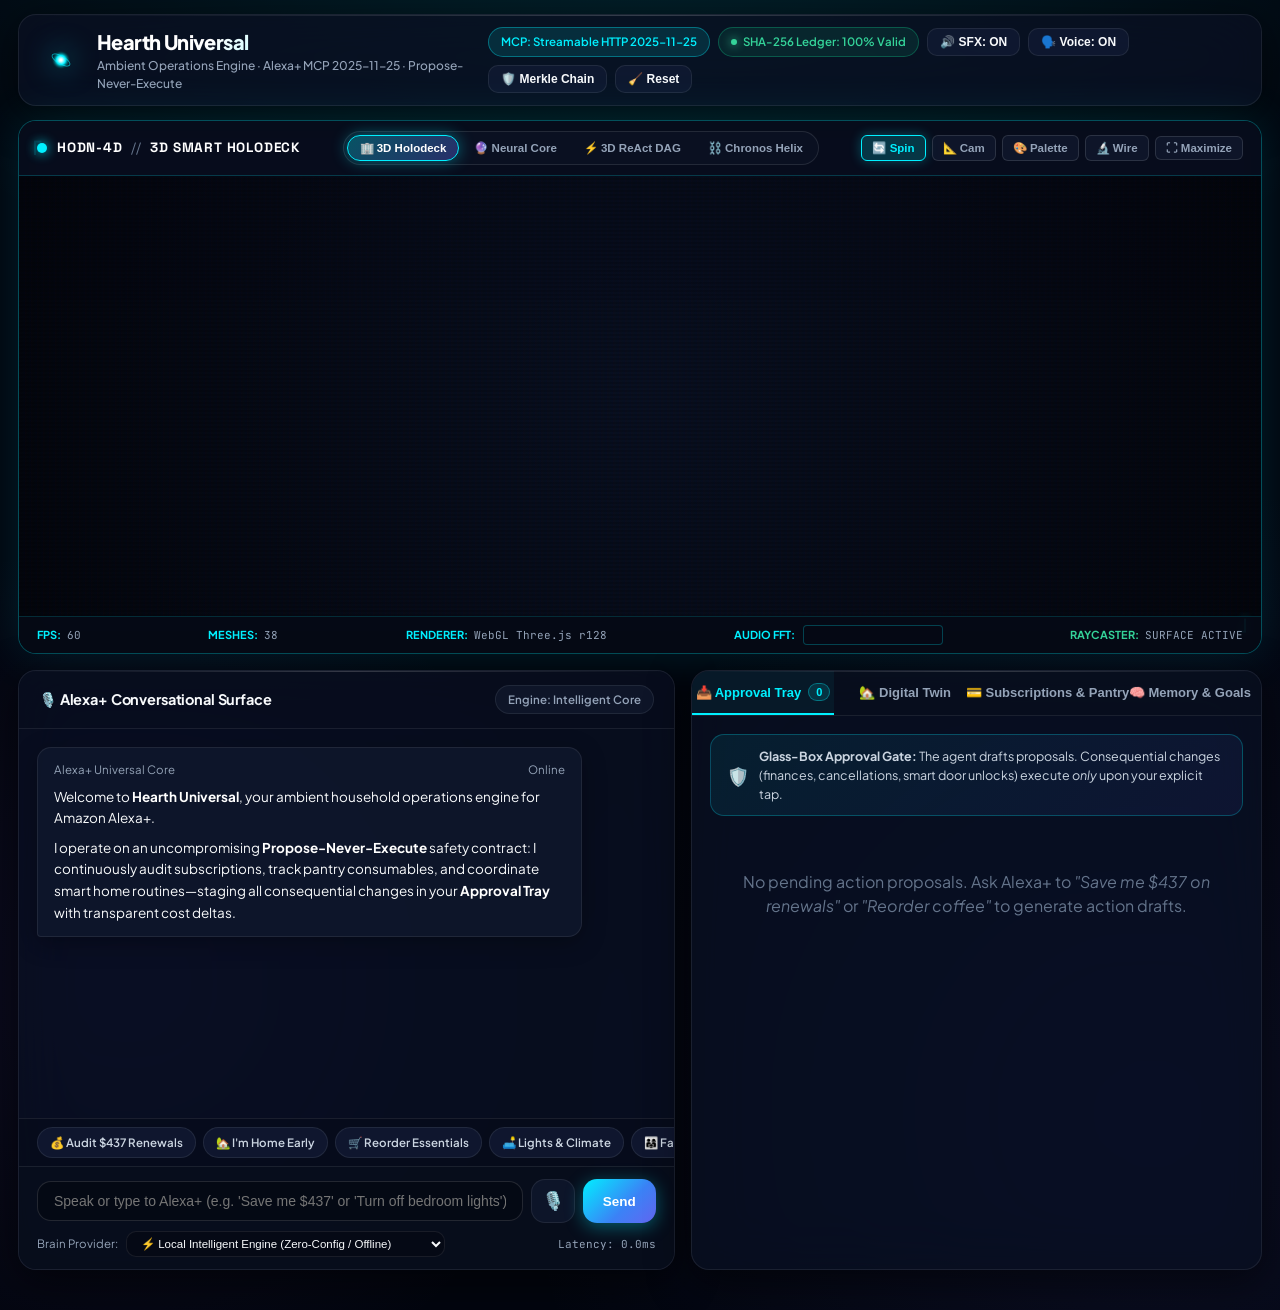
==== commit d025179b: "feat(3d-holodeck): implement beyond-human 4D Holo-Nexus WebGL engine - Introduce 3D WebGL Holo-Nexus" ====
--- a/web/index.html
+++ b/web/index.html
@@ -4,22 +4,28 @@
 <meta charset="utf-8"/>
 <meta name="viewport" content="width=device-width, initial-scale=1, viewport-fit=cover"/>
 <meta name="theme-color" content="#030712"/>
-<title>Hearth Universal — Alexa+ Ambient Operations Engine (MCP 2025-11-25)</title>
+<title>Hearth Universal — Beyond-Human 4D Ambient Holodeck (Alexa+ MCP 2025-11-25)</title>
 <link rel="icon" href="data:image/svg+xml,<svg xmlns='http://www.w3.org/2000/svg' viewBox='0 0 100 100'><defs><radialGradient id='g' cx='35%25' cy='35%25' r='65%25'><stop offset='0%25' stop-color='%2300f0ff'/><stop offset='60%25' stop-color='%236366f1'/><stop offset='100%25' stop-color='%23030712'/></radialGradient></defs><circle cx='50' cy='50' r='46' fill='url(%23g)'/><circle cx='50' cy='50' r='20' fill='%23030712'/><circle cx='50' cy='50' r='10' fill='%2300f0ff'/></svg>"/>
 <link rel="manifest" href="manifest.json"/>
 <link rel="preconnect" href="https://fonts.googleapis.com">
 <link rel="preconnect" href="https://fonts.gstatic.com" crossorigin>
-<link href="https://fonts.googleapis.com/css2?family=Plus+Jakarta+Sans:wght@300;400;500;600;700;800&family=JetBrains+Mono:wght@400;500;600;700&display=swap" rel="stylesheet">
+<link href="https://fonts.googleapis.com/css2?family=Plus+Jakarta+Sans:wght@300;400;500;600;700;800&family=JetBrains+Mono:wght@400;500;600;700;800&family=Space+Grotesk:wght@500;700&display=swap" rel="stylesheet">
+
+<!-- Three.js 3D WebGL Engine & OrbitControls (Local Vendor with Cloud CDN Fallback) -->
+<script src="/vendor/three.min.js" onerror="this.onerror=null;this.src='https://cdnjs.cloudflare.com/ajax/libs/three.js/r128/three.min.js'"></script>
+<script src="/vendor/OrbitControls.js" onerror="this.onerror=null;this.src='https://cdn.jsdelivr.net/npm/three@0.128.0/examples/js/controls/OrbitControls.js'"></script>
+
 <style>
 :root {
-  --bg-space: #030712;
-  --bg-surface: rgba(12, 18, 34, 0.75);
-  --bg-card: rgba(18, 26, 48, 0.85);
-  --bg-card-hover: rgba(26, 37, 68, 0.9);
-  --bg-chip: rgba(22, 33, 62, 0.6);
+  --bg-space: #02050e;
+  --bg-surface: rgba(10, 16, 32, 0.78);
+  --bg-card: rgba(15, 23, 44, 0.88);
+  --bg-card-hover: rgba(22, 33, 62, 0.95);
+  --bg-chip: rgba(20, 30, 58, 0.65);
   --border-subtle: rgba(255, 255, 255, 0.08);
-  --border-active: rgba(0, 240, 255, 0.45);
-  --border-hover: rgba(99, 102, 241, 0.35);
+  --border-active: rgba(0, 240, 255, 0.5);
+  --border-glow: rgba(0, 240, 255, 0.35);
+  --border-hover: rgba(99, 102, 241, 0.4);
   --text-primary: #f8fafc;
   --text-secondary: #94a3b8;
   --text-tertiary: #64748b;
@@ -30,28 +36,29 @@
   --emerald-glow: #10b981;
   --amber-warning: #f59e0b;
   --crimson-alert: #ef4444;
-  --radius-xl: 20px;
-  --radius-lg: 16px;
-  --radius-md: 12px;
-  --radius-sm: 8px;
+  --radius-2xl: 24px;
+  --radius-xl: 18px;
+  --radius-lg: 14px;
+  --radius-md: 10px;
+  --radius-sm: 6px;
   --radius-pill: 9999px;
-  --glow-cyan: 0 0 35px rgba(0, 240, 255, 0.25);
+  --glow-cyan: 0 0 35px rgba(0, 240, 255, 0.28);
   --glow-indigo: 0 0 40px rgba(99, 102, 241, 0.3);
-  --glow-card: 0 8px 32px rgba(0, 0, 0, 0.4);
+  --glow-card: 0 10px 40px rgba(0, 0, 0, 0.55);
 }
 
 * { box-sizing: border-box; margin: 0; padding: 0; -webkit-font-smoothing: antialiased; }
 body {
   background: var(--bg-space);
   background-image: 
-    radial-gradient(ellipse 90% 60% at 50% -10%, rgba(0, 240, 255, 0.12), transparent 70%),
-    radial-gradient(circle 600px at 85% 85%, rgba(99, 102, 241, 0.08), transparent 80%),
-    radial-gradient(circle 450px at 15% 75%, rgba(139, 92, 246, 0.07), transparent 75%);
+    radial-gradient(ellipse 90% 50% at 50% -10%, rgba(0, 240, 255, 0.14), transparent 75%),
+    radial-gradient(circle 800px at 90% 85%, rgba(99, 102, 241, 0.09), transparent 80%),
+    radial-gradient(circle 600px at 10% 75%, rgba(139, 92, 246, 0.08), transparent 75%);
   color: var(--text-primary);
   font-family: 'Plus Jakarta Sans', -apple-system, BlinkMacSystemFont, "Segoe UI", Roboto, sans-serif;
   line-height: 1.5;
   min-height: 100vh;
-  padding: 16px 20px 40px 20px;
+  padding: 14px 18px 40px 18px;
   overflow-x: hidden;
 }
 
@@ -59,9 +66,13 @@
   font-family: 'JetBrains Mono', ui-monospace, SFMono-Regular, Menlo, monospace;
 }
 
-/* Outer Universe Container */
+.font-scifi {
+  font-family: 'Space Grotesk', sans-serif;
+}
+
+/* Master Outer Container */
 .viewport-wrap {
-  max-width: 1440px;
+  max-width: 1560px;
   margin: 0 auto;
 }
 
@@ -73,7 +84,6 @@
   border: 1px solid var(--border-subtle);
   border-radius: var(--radius-xl);
   box-shadow: var(--glow-card);
-  transition: border-color 0.25s ease, box-shadow 0.25s ease;
   position: relative;
   overflow: hidden;
 }
@@ -82,7 +92,7 @@
   content: "";
   position: absolute;
   top: 0; left: 0; right: 0; height: 1px;
-  background: linear-gradient(90deg, transparent, rgba(255, 255, 255, 0.15), transparent);
+  background: linear-gradient(90deg, transparent, rgba(255, 255, 255, 0.18), transparent);
   pointer-events: none;
 }
 
@@ -91,41 +101,40 @@
   display: flex;
   justify-content: space-between;
   align-items: center;
-  padding: 14px 22px;
-  margin-bottom: 16px;
+  padding: 12px 20px;
+  margin-bottom: 14px;
   border-radius: var(--radius-xl);
 }
 
 .brand-unit {
   display: flex;
   align-items: center;
-  gap: 16px;
-}
-
-/* Interactive Canvas Orb Holder */
-.orb-canvas-container {
-  width: 54px;
-  height: 54px;
+  gap: 14px;
+}
+
+.orb-mini-container {
+  width: 44px;
+  height: 44px;
   position: relative;
   cursor: pointer;
   flex-shrink: 0;
 }
 
-#orbCanvas {
-  width: 54px;
-  height: 54px;
+#orbMiniCanvas {
+  width: 44px;
+  height: 44px;
   border-radius: 50%;
-  filter: drop-shadow(0 0 16px rgba(0, 240, 255, 0.45));
+  filter: drop-shadow(0 0 14px rgba(0, 240, 255, 0.5));
   transition: transform 0.3s cubic-bezier(0.34, 1.56, 0.64, 1);
 }
 
-.orb-canvas-container:hover #orbCanvas {
-  transform: scale(1.1);
-  filter: drop-shadow(0 0 24px rgba(0, 240, 255, 0.7));
+.orb-mini-container:hover #orbMiniCanvas {
+  transform: scale(1.12);
+  filter: drop-shadow(0 0 20px rgba(0, 240, 255, 0.8));
 }
 
 .brand-meta h1 {
-  font-size: 21px;
+  font-size: 20px;
   font-weight: 800;
   letter-spacing: -0.03em;
   display: flex;
@@ -137,7 +146,7 @@
 }
 
 .brand-meta .tagline {
-  font-size: 13px;
+  font-size: 12px;
   color: var(--text-secondary);
   font-weight: 500;
 }
@@ -145,23 +154,21 @@
 .header-telemetry {
   display: flex;
   align-items: center;
-  gap: 10px;
+  gap: 8px;
   flex-wrap: wrap;
 }
 
-/* Status Badges */
 .status-pill {
   display: inline-flex;
   align-items: center;
   gap: 6px;
   padding: 5px 12px;
   border-radius: var(--radius-pill);
-  font-size: 12px;
+  font-size: 11.5px;
   font-weight: 600;
   background: rgba(18, 26, 48, 0.7);
   border: 1px solid var(--border-subtle);
   color: var(--text-secondary);
-  transition: all 0.2s ease;
 }
 
 .status-pill.live-green {
@@ -172,8 +179,8 @@
 
 .status-pill.live-green::before {
   content: "";
-  width: 7px;
-  height: 7px;
+  width: 6px;
+  height: 6px;
   border-radius: 50%;
   background: #34d399;
   box-shadow: 0 0 10px #34d399;
@@ -192,38 +199,315 @@
 }
 
 .btn-ambient {
-  background: rgba(22, 33, 62, 0.55);
+  background: rgba(20, 30, 58, 0.6);
   color: var(--text-primary);
   border: 1px solid var(--border-subtle);
   border-radius: var(--radius-md);
-  padding: 7px 14px;
-  font-size: 13px;
+  padding: 6px 12px;
+  font-size: 12px;
   font-weight: 600;
   cursor: pointer;
   transition: all 0.2s cubic-bezier(0.16, 1, 0.3, 1);
   display: inline-flex;
   align-items: center;
-  gap: 7px;
+  gap: 6px;
   user-select: none;
 }
 
 .btn-ambient:hover {
-  background: rgba(30, 45, 84, 0.75);
+  background: rgba(30, 45, 84, 0.85);
   border-color: var(--alexa-cyan);
   box-shadow: 0 0 16px rgba(0, 240, 255, 0.25);
   transform: translateY(-1px);
 }
 
-.btn-ambient:active { transform: translateY(0); }
+/* ==========================================================================
+   CENTERPIECE: 3D HOLO-NEXUS STAGE (WebGL / Three.js 4D Viewport)
+   ========================================================================== */
+.holo-stage-card {
+  margin-bottom: 16px;
+  background: rgba(6, 10, 22, 0.9);
+  border: 1px solid rgba(0, 240, 255, 0.3);
+  border-radius: var(--radius-xl);
+  box-shadow: 0 0 50px rgba(0, 240, 255, 0.12), inset 0 0 30px rgba(0, 0, 0, 0.8);
+  position: relative;
+  overflow: hidden;
+  display: flex;
+  flex-direction: column;
+  transition: all 0.3s ease;
+}
+
+/* Cyber Corner Brackets */
+.holo-stage-card::before {
+  content: "┌";
+  position: absolute;
+  top: 6px; left: 10px;
+  font-family: 'JetBrains Mono', monospace;
+  font-size: 20px;
+  font-weight: 800;
+  color: var(--alexa-cyan);
+  pointer-events: none;
+  opacity: 0.85;
+  z-index: 10;
+  text-shadow: 0 0 10px var(--alexa-cyan);
+}
+
+.holo-stage-card::after {
+  content: "┘";
+  position: absolute;
+  bottom: 6px; right: 10px;
+  font-family: 'JetBrains Mono', monospace;
+  font-size: 20px;
+  font-weight: 800;
+  color: var(--alexa-cyan);
+  pointer-events: none;
+  opacity: 0.85;
+  z-index: 10;
+  text-shadow: 0 0 10px var(--alexa-cyan);
+}
+
+/* Top HUD Controls Bar */
+.holo-hud-top {
+  display: flex;
+  justify-content: space-between;
+  align-items: center;
+  padding: 10px 18px;
+  background: rgba(8, 14, 30, 0.85);
+  border-bottom: 1px solid rgba(0, 240, 255, 0.2);
+  z-index: 15;
+  flex-wrap: wrap;
+  gap: 10px;
+}
+
+.holo-title-group {
+  display: flex;
+  align-items: center;
+  gap: 10px;
+}
+
+.holo-radar-beacon {
+  width: 10px;
+  height: 10px;
+  border-radius: 50%;
+  background: var(--alexa-cyan);
+  box-shadow: 0 0 12px var(--alexa-cyan);
+  animation: radarBlink 1.4s infinite ease-in-out;
+}
+
+@keyframes radarBlink {
+  0%, 100% { opacity: 1; transform: scale(1); }
+  50% { opacity: 0.3; transform: scale(1.4); }
+}
+
+.holo-title-text {
+  font-family: 'Space Grotesk', sans-serif;
+  font-size: 13.5px;
+  font-weight: 700;
+  letter-spacing: 0.06em;
+  text-transform: uppercase;
+  color: #ffffff;
+  display: flex;
+  align-items: center;
+  gap: 8px;
+}
+
+/* 3D Mode Switcher Cluster */
+.holo-mode-cluster {
+  display: flex;
+  background: rgba(12, 18, 36, 0.8);
+  border: 1px solid rgba(255, 255, 255, 0.1);
+  border-radius: var(--radius-pill);
+  padding: 3px;
+  gap: 3px;
+}
+
+.btn-holo-mode {
+  background: transparent;
+  border: none;
+  color: var(--text-secondary);
+  font-size: 11.5px;
+  font-weight: 700;
+  padding: 5px 12px;
+  border-radius: var(--radius-pill);
+  cursor: pointer;
+  transition: all 0.2s cubic-bezier(0.16, 1, 0.3, 1);
+  display: flex;
+  align-items: center;
+  gap: 6px;
+  user-select: none;
+}
+
+.btn-holo-mode:hover {
+  color: #ffffff;
+  background: rgba(255, 255, 255, 0.05);
+}
+
+.btn-holo-mode.active-mode {
+  background: linear-gradient(135deg, rgba(0, 240, 255, 0.3) 0%, rgba(99, 102, 241, 0.35) 100%);
+  color: #ffffff;
+  border: 1px solid var(--alexa-cyan);
+  box-shadow: 0 0 16px rgba(0, 240, 255, 0.4);
+}
+
+/* 3D Viewport Action Tools */
+.holo-tools-group {
+  display: flex;
+  align-items: center;
+  gap: 6px;
+}
+
+.btn-holo-tool {
+  background: rgba(18, 26, 48, 0.7);
+  border: 1px solid rgba(255, 255, 255, 0.12);
+  color: var(--text-secondary);
+  font-size: 11.5px;
+  font-weight: 600;
+  padding: 5px 10px;
+  border-radius: var(--radius-sm);
+  cursor: pointer;
+  transition: all 0.2s;
+  display: inline-flex;
+  align-items: center;
+  gap: 5px;
+  user-select: none;
+}
+
+.btn-holo-tool:hover {
+  color: #ffffff;
+  border-color: var(--alexa-cyan);
+  background: rgba(0, 240, 255, 0.12);
+}
+
+.btn-holo-tool.active-tool {
+  color: var(--alexa-cyan);
+  border-color: var(--alexa-cyan);
+  background: rgba(0, 240, 255, 0.18);
+  box-shadow: 0 0 12px rgba(0, 240, 255, 0.3);
+}
+
+/* 3D Canvas Main Viewport */
+.holo-canvas-wrapper {
+  position: relative;
+  width: 100%;
+  height: 440px;
+  background: radial-gradient(circle at 50% 50%, rgba(10, 18, 38, 0.7) 0%, rgba(3, 5, 12, 0.98) 100%);
+  overflow: hidden;
+  cursor: grab;
+}
+
+.holo-canvas-wrapper:active {
+  cursor: grabbing;
+}
+
+#holoCanvas3D {
+  width: 100%;
+  height: 100%;
+  display: block;
+  outline: none;
+}
+
+/* Scanline Overlay FX */
+.holo-scanlines-fx {
+  position: absolute;
+  top: 0; left: 0; width: 100%; height: 100%;
+  background: linear-gradient(rgba(18, 16, 16, 0) 50%, rgba(0, 0, 0, 0.35) 50%), linear-gradient(90deg, rgba(255, 0, 0, 0.03), rgba(0, 255, 0, 0.01), rgba(0, 0, 255, 0.03));
+  background-size: 100% 4px, 6px 100%;
+  pointer-events: none;
+  opacity: 0.45;
+  z-index: 5;
+}
+
+/* Floating 3D Object Raycast Tooltip HUD */
+.holo-object-hud {
+  position: absolute;
+  top: 16px;
+  right: 18px;
+  background: rgba(6, 12, 28, 0.92);
+  border: 1px solid var(--alexa-cyan);
+  border-radius: var(--radius-md);
+  padding: 10px 14px;
+  font-size: 12px;
+  color: #ffffff;
+  pointer-events: none;
+  backdrop-filter: blur(12px);
+  box-shadow: 0 4px 20px rgba(0, 240, 255, 0.25);
+  z-index: 12;
+  transition: opacity 0.2s, transform 0.2s;
+  max-width: 280px;
+}
+
+.holo-hud-title {
+  font-family: 'Space Grotesk', sans-serif;
+  font-weight: 700;
+  font-size: 12.5px;
+  color: var(--alexa-cyan);
+  display: flex;
+  align-items: center;
+  gap: 6px;
+  margin-bottom: 4px;
+}
+
+.holo-hud-body {
+  font-size: 11.5px;
+  color: var(--text-secondary);
+  line-height: 1.4;
+}
+
+/* Bottom HUD Telemetry Strip */
+.holo-hud-bottom {
+  display: flex;
+  justify-content: space-between;
+  align-items: center;
+  padding: 8px 18px;
+  background: rgba(6, 10, 22, 0.95);
+  border-top: 1px solid rgba(0, 240, 255, 0.15);
+  z-index: 15;
+  font-size: 11px;
+  color: var(--text-secondary);
+  flex-wrap: wrap;
+  gap: 8px;
+}
+
+.holo-telemetry-item {
+  display: flex;
+  align-items: center;
+  gap: 6px;
+}
+
+.holo-audio-spectrum-wrap {
+  display: flex;
+  align-items: center;
+  gap: 8px;
+}
+
+#audioSpectrumCanvas {
+  width: 140px;
+  height: 20px;
+  background: rgba(5, 9, 20, 0.8);
+  border: 1px solid rgba(0, 240, 255, 0.25);
+  border-radius: 4px;
+}
+
+/* Fullscreen Stage Extension */
+.holo-stage-card.stage-fullscreen {
+  position: fixed;
+  top: 0; left: 0; width: 100vw; height: 100vh;
+  z-index: 9999;
+  margin: 0;
+  border-radius: 0;
+}
+.holo-stage-card.stage-fullscreen .holo-canvas-wrapper {
+  height: calc(100vh - 80px);
+}
 
 /* Master Grid Layout */
 .master-grid {
   display: grid;
-  grid-template-columns: 1.18fr 1fr;
-  gap: 20px;
-}
-
-@media (max-width: 1080px) {
+  grid-template-columns: 1.15fr 1fr;
+  gap: 16px;
+}
+
+@media (max-width: 1100px) {
   .master-grid { grid-template-columns: 1fr; }
 }
 
@@ -231,12 +515,12 @@
 .stage-panel {
   display: flex;
   flex-direction: column;
-  height: calc(100vh - 120px);
-  min-height: 720px;
+  height: calc(100vh - 580px);
+  min-height: 600px;
 }
 
 .panel-header-bar {
-  padding: 16px 22px;
+  padding: 14px 20px;
   border-bottom: 1px solid var(--border-subtle);
   display: flex;
   justify-content: space-between;
@@ -245,30 +529,30 @@
 }
 
 .panel-title-text {
-  font-size: 15px;
+  font-size: 14.5px;
   font-weight: 700;
   letter-spacing: -0.01em;
   display: flex;
   align-items: center;
-  gap: 10px;
+  gap: 8px;
 }
 
 /* Chat Stream */
 .chat-viewport {
   flex: 1;
   overflow-y: auto;
-  padding: 20px;
+  padding: 18px;
   display: flex;
   flex-direction: column;
-  gap: 16px;
+  gap: 14px;
   scroll-behavior: smooth;
 }
 
 .chat-bubble {
   max-width: 88%;
-  padding: 14px 18px;
+  padding: 13px 16px;
   border-radius: var(--radius-lg);
-  font-size: 14px;
+  font-size: 13.5px;
   line-height: 1.6;
   position: relative;
   word-break: break-word;
@@ -302,30 +586,29 @@
   display: flex;
   justify-content: space-between;
   align-items: center;
-  margin-bottom: 8px;
-  font-size: 12px;
+  margin-bottom: 6px;
+  font-size: 11.5px;
   color: var(--text-secondary);
 }
 
-.bubble-content p { margin-bottom: 10px; }
+.bubble-content p { margin-bottom: 8px; }
 .bubble-content p:last-child { margin-bottom: 0; }
 .bubble-content strong { color: #ffffff; font-weight: 700; }
-.bubble-content ul { margin: 8px 0 8px 20px; }
-.bubble-content li { margin-bottom: 4px; }
+.bubble-content ul { margin: 6px 0 6px 18px; }
+.bubble-content li { margin-bottom: 3px; }
 
 .btn-audio-speak {
   background: transparent;
   border: none;
   color: var(--alexa-cyan);
   cursor: pointer;
-  padding: 3px 8px;
-  font-size: 12px;
+  padding: 2px 6px;
+  font-size: 11.5px;
   font-weight: 600;
   border-radius: var(--radius-sm);
   display: inline-flex;
   align-items: center;
-  gap: 5px;
-  transition: all 0.2s;
+  gap: 4px;
 }
 
 .btn-audio-speak:hover {
@@ -336,11 +619,11 @@
    Outerverse Visual Node Graph (DAG Visualizer)
    ========================================================================== */
 .dag-canvas-card {
-  margin: 0 20px 14px 20px;
+  margin: 0 18px 12px 18px;
   background: rgba(5, 9, 20, 0.85);
   border: 1px solid rgba(0, 240, 255, 0.25);
   border-radius: var(--radius-lg);
-  padding: 14px 18px;
+  padding: 12px 16px;
   box-shadow: inset 0 0 30px rgba(0, 240, 255, 0.05);
   position: relative;
   overflow: hidden;
@@ -369,7 +652,7 @@
 }
 
 .dag-title-tag {
-  font-size: 13px;
+  font-size: 12.5px;
   font-weight: 700;
   color: var(--alexa-cyan);
   display: flex;
@@ -383,8 +666,8 @@
   align-items: center;
   gap: 8px;
   overflow-x: auto;
-  padding: 12px 4px 6px 4px;
-  margin-top: 10px;
+  padding: 10px 4px 4px 4px;
+  margin-top: 8px;
 }
 
 .dag-node {
@@ -392,8 +675,8 @@
   border: 1px solid var(--border-subtle);
   border-radius: var(--radius-md);
   padding: 8px 12px;
-  min-width: 140px;
-  font-size: 12px;
+  min-width: 135px;
+  font-size: 11.5px;
   position: relative;
   transition: all 0.25s;
   cursor: pointer;
@@ -432,24 +715,24 @@
 
 .node-subtext {
   color: var(--text-secondary);
-  font-size: 11px;
+  font-size: 10.5px;
   white-space: nowrap;
   overflow: hidden;
   text-overflow: ellipsis;
-  max-width: 130px;
+  max-width: 125px;
 }
 
 .node-arrow {
   color: var(--text-tertiary);
-  font-size: 14px;
+  font-size: 13px;
   flex-shrink: 0;
 }
 
 /* Prompt Chips */
 .prompt-chips-row {
   display: flex;
-  gap: 8px;
-  padding: 10px 20px;
+  gap: 7px;
+  padding: 8px 18px;
   overflow-x: auto;
   white-space: nowrap;
   background: rgba(6, 11, 24, 0.5);
@@ -459,12 +742,12 @@
 .prompt-chips-row::-webkit-scrollbar { display: none; }
 
 .prompt-pill {
-  padding: 7px 14px;
+  padding: 6px 12px;
   background: var(--bg-chip);
   border: 1px solid var(--border-subtle);
   color: #cbd5e1;
   border-radius: var(--radius-pill);
-  font-size: 12px;
+  font-size: 11.5px;
   font-weight: 600;
   cursor: pointer;
   transition: all 0.2s cubic-bezier(0.16, 1, 0.3, 1);
@@ -482,19 +765,19 @@
   transform: translateY(-1px);
 }
 
-/* Input Studio */
+/* Input Dock */
 .input-dock {
-  padding: 14px 20px;
+  padding: 12px 18px;
   background: rgba(8, 14, 28, 0.7);
   border-top: 1px solid var(--border-subtle);
   display: flex;
   flex-direction: column;
-  gap: 10px;
+  gap: 8px;
 }
 
 .input-bar-primary {
   display: flex;
-  gap: 10px;
+  gap: 8px;
   align-items: center;
 }
 
@@ -503,9 +786,9 @@
   background: rgba(5, 9, 20, 0.9);
   border: 1px solid rgba(255, 255, 255, 0.12);
   color: #ffffff;
-  padding: 13px 18px;
+  padding: 11px 16px;
   border-radius: var(--radius-lg);
-  font-size: 14.5px;
+  font-size: 14px;
   font-weight: 500;
   outline: none;
   transition: all 0.25s ease;
@@ -522,9 +805,9 @@
   color: #ffffff;
   border: none;
   border-radius: var(--radius-lg);
-  padding: 0 22px;
-  height: 48px;
-  font-size: 14px;
+  padding: 0 20px;
+  height: 44px;
+  font-size: 13.5px;
   font-weight: 700;
   cursor: pointer;
   transition: all 0.25s cubic-bezier(0.16, 1, 0.3, 1);
@@ -541,13 +824,13 @@
 }
 
 .btn-mic-quantum {
-  width: 48px;
-  height: 48px;
+  width: 44px;
+  height: 44px;
   border-radius: var(--radius-lg);
   border: 1px solid var(--border-subtle);
   background: var(--bg-card);
   color: var(--alexa-cyan);
-  font-size: 20px;
+  font-size: 18px;
   cursor: pointer;
   display: flex;
   align-items: center;
@@ -578,7 +861,7 @@
   display: flex;
   justify-content: space-between;
   align-items: center;
-  font-size: 12px;
+  font-size: 11.5px;
   color: var(--text-secondary);
 }
 
@@ -586,17 +869,15 @@
   background: rgba(5, 9, 20, 0.8);
   border: 1px solid var(--border-subtle);
   color: var(--text-primary);
-  padding: 6px 12px;
+  padding: 5px 10px;
   border-radius: var(--radius-md);
-  font-size: 12px;
+  font-size: 11.5px;
   font-weight: 500;
   outline: none;
   cursor: pointer;
 }
 
-/* ==========================================================================
-   Multi-Modal Digital Twin & Control Studio (Right Panel)
-   ========================================================================== */
+/* Right Panel: Tabs Navigation & Stages */
 .control-tabs-nav {
   display: flex;
   border-bottom: 1px solid var(--border-subtle);
@@ -608,21 +889,21 @@
 
 .control-tab-btn {
   flex: 1;
-  min-width: 120px;
-  padding: 15px 12px;
+  min-width: 110px;
+  padding: 12px 10px;
   text-align: center;
   background: transparent;
   border: none;
   border-bottom: 2px solid transparent;
   color: var(--text-secondary);
-  font-size: 13.5px;
+  font-size: 13px;
   font-weight: 700;
   cursor: pointer;
   transition: all 0.2s cubic-bezier(0.16, 1, 0.3, 1);
   display: flex;
   align-items: center;
   justify-content: center;
-  gap: 8px;
+  gap: 7px;
   white-space: nowrap;
 }
 
@@ -638,9 +919,8 @@
 }
 
 .tab-stage-content {
-  padding: 22px;
-  height: calc(100vh - 200px);
-  min-height: 640px;
+  padding: 18px;
+  flex: 1;
   overflow-y: auto;
 }
 
@@ -649,21 +929,21 @@
   background: linear-gradient(135deg, rgba(0, 240, 255, 0.08) 0%, rgba(99, 102, 241, 0.08) 100%);
   border: 1px solid rgba(0, 240, 255, 0.25);
   border-radius: var(--radius-lg);
-  padding: 14px 18px;
-  margin-bottom: 16px;
-  font-size: 13px;
+  padding: 12px 16px;
+  margin-bottom: 14px;
+  font-size: 12.5px;
   color: #cbd5e1;
   display: flex;
   align-items: center;
-  gap: 12px;
+  gap: 10px;
 }
 
 .contract-card {
   background: var(--bg-card);
   border: 1px solid var(--border-subtle);
   border-radius: var(--radius-lg);
-  padding: 18px 20px;
-  margin-bottom: 16px;
+  padding: 16px 18px;
+  margin-bottom: 14px;
   position: relative;
   transition: all 0.25s cubic-bezier(0.16, 1, 0.3, 1);
   box-shadow: 0 4px 20px rgba(0, 0, 0, 0.25);
@@ -679,17 +959,17 @@
   display: flex;
   justify-content: space-between;
   align-items: flex-start;
-  margin-bottom: 12px;
+  margin-bottom: 10px;
 }
 
 .contract-title {
-  font-size: 15px;
+  font-size: 14px;
   font-weight: 700;
   color: #ffffff;
 }
 
 .contract-id-badge {
-  font-size: 11px;
+  font-size: 10.5px;
   color: var(--text-tertiary);
   margin-top: 2px;
 }
@@ -698,18 +978,18 @@
   background: rgba(5, 9, 20, 0.9);
   border: 1px solid rgba(255, 255, 255, 0.08);
   border-radius: var(--radius-md);
-  padding: 10px 14px;
-  font-size: 12.5px;
+  padding: 9px 12px;
+  font-size: 12px;
   color: #e2e8f0;
-  margin: 10px 0;
+  margin: 8px 0;
   font-family: 'JetBrains Mono', monospace;
   line-height: 1.5;
 }
 
 .contract-reasoning {
-  font-size: 13px;
+  font-size: 12.5px;
   color: var(--text-secondary);
-  margin-bottom: 14px;
+  margin-bottom: 12px;
 }
 
 .contract-action-bar {
@@ -723,8 +1003,8 @@
   color: #ffffff;
   border: none;
   border-radius: var(--radius-md);
-  padding: 9px 18px;
-  font-size: 13px;
+  padding: 8px 16px;
+  font-size: 12.5px;
   font-weight: 700;
   cursor: pointer;
   display: inline-flex;
@@ -745,8 +1025,8 @@
   color: #f87171;
   border: 1px solid rgba(239, 68, 68, 0.4);
   border-radius: var(--radius-md);
-  padding: 8px 16px;
-  font-size: 13px;
+  padding: 7px 14px;
+  font-size: 12.5px;
   font-weight: 600;
   cursor: pointer;
   transition: all 0.2s;
@@ -759,16 +1039,16 @@
 
 /* Smart Home Twin Section */
 .twin-section {
-  margin-bottom: 22px;
+  margin-bottom: 18px;
 }
 
 .twin-section-label {
-  font-size: 12px;
+  font-size: 11.5px;
   font-weight: 800;
   text-transform: uppercase;
   letter-spacing: 0.08em;
   color: var(--text-secondary);
-  margin-bottom: 12px;
+  margin-bottom: 10px;
   display: flex;
   align-items: center;
   gap: 8px;
@@ -776,9 +1056,9 @@
 
 .preset-scenes-grid {
   display: grid;
-  grid-template-columns: repeat(auto-fit, minmax(105px, 1fr));
-  gap: 10px;
-  margin-bottom: 16px;
+  grid-template-columns: repeat(auto-fit, minmax(100px, 1fr));
+  gap: 8px;
+  margin-bottom: 14px;
 }
 
 .btn-scene-card {
@@ -786,8 +1066,8 @@
   border: 1px solid var(--border-subtle);
   border-radius: var(--radius-md);
   color: var(--text-primary);
-  padding: 12px 8px;
-  font-size: 12px;
+  padding: 10px 6px;
+  font-size: 11.5px;
   font-weight: 700;
   cursor: pointer;
   transition: all 0.2s;
@@ -795,7 +1075,7 @@
   display: flex;
   flex-direction: column;
   align-items: center;
-  gap: 4px;
+  gap: 3px;
 }
 
 .btn-scene-card:hover {
@@ -814,7 +1094,7 @@
 .rooms-matrix-grid {
   display: grid;
   grid-template-columns: 1fr 1fr;
-  gap: 14px;
+  gap: 12px;
 }
 
 @media (max-width: 640px) {
@@ -825,7 +1105,7 @@
   background: var(--bg-card);
   border: 1px solid var(--border-subtle);
   border-radius: var(--radius-lg);
-  padding: 16px;
+  padding: 14px;
   transition: all 0.2s;
   position: relative;
 }
@@ -838,18 +1118,17 @@
   display: flex;
   justify-content: space-between;
   align-items: center;
-  margin-bottom: 12px;
+  margin-bottom: 10px;
 }
 
 .room-title {
-  font-size: 14px;
+  font-size: 13px;
   font-weight: 700;
   display: flex;
   align-items: center;
   gap: 6px;
 }
 
-/* Custom Quantum Sliders */
 .quantum-range-slider {
   width: 100%;
   accent-color: var(--alexa-cyan);
@@ -860,29 +1139,28 @@
   background: rgba(255, 255, 255, 0.1);
 }
 
-/* Radial Climate Controls */
 .climate-stepper-row {
   display: flex;
   align-items: center;
   justify-content: space-between;
-  margin-top: 10px;
+  margin-top: 8px;
 }
 
 .temp-big-display {
-  font-size: 26px;
+  font-size: 24px;
   font-weight: 800;
   color: var(--alexa-cyan);
   letter-spacing: -0.02em;
 }
 
 .btn-temp-step {
-  width: 34px;
-  height: 34px;
+  width: 32px;
+  height: 32px;
   border-radius: 50%;
   border: 1px solid var(--border-subtle);
-  background: rgba(22, 33, 62, 0.7);
+  background: rgba(20, 30, 58, 0.7);
   color: #ffffff;
-  font-size: 16px;
+  font-size: 15px;
   font-weight: 700;
   cursor: pointer;
   display: flex;
@@ -896,12 +1174,11 @@
   background: rgba(0, 240, 255, 0.2);
 }
 
-/* Live Energy Sparkline Grid */
 .energy-telemetry-cluster {
   background: rgba(5, 9, 20, 0.85);
   border: 1px solid var(--border-subtle);
   border-radius: var(--radius-lg);
-  padding: 16px 20px;
+  padding: 14px 18px;
   display: flex;
   justify-content: space-around;
   align-items: center;
@@ -909,21 +1186,21 @@
 }
 
 .energy-metric-value {
-  font-size: 22px;
+  font-size: 20px;
   font-weight: 800;
   margin-top: 2px;
 }
 
-/* Commerce & Subscriptions Rows */
+/* Commerce Items */
 .commerce-item-tile {
   display: flex;
   justify-content: space-between;
   align-items: center;
-  padding: 12px 16px;
+  padding: 11px 14px;
   background: var(--bg-card);
   border: 1px solid var(--border-subtle);
   border-radius: var(--radius-md);
-  margin-bottom: 10px;
+  margin-bottom: 9px;
   transition: all 0.2s;
 }
 
@@ -932,9 +1209,8 @@
   transform: translateX(2px);
 }
 
-/* Progress Fill Bar for Consumables */
 .pantry-progress-track {
-  width: 100px;
+  width: 90px;
   height: 6px;
   border-radius: 3px;
   background: rgba(255, 255, 255, 0.1);
@@ -948,7 +1224,7 @@
   transition: width 0.4s ease;
 }
 
-/* Fullscreen Merkle Ledger Dialog Modal */
+/* Merkle Dialog */
 dialog#auditModalDialog {
   margin: auto;
   border: 1px solid rgba(0, 240, 255, 0.3);
@@ -957,7 +1233,7 @@
   color: var(--text-primary);
   max-width: 900px;
   width: 92%;
-  padding: 28px;
+  padding: 26px;
   box-shadow: 0 20px 80px rgba(0, 0, 0, 0.9), 0 0 40px rgba(0, 240, 255, 0.15);
   backdrop-filter: blur(32px);
 }
@@ -971,20 +1247,20 @@
   display: flex;
   justify-content: space-between;
   align-items: center;
-  margin-bottom: 20px;
-  padding-bottom: 16px;
+  margin-bottom: 18px;
+  padding-bottom: 14px;
   border-bottom: 1px solid var(--border-subtle);
 }
 
 .merkle-table {
   width: 100%;
   border-collapse: collapse;
-  font-size: 12.5px;
+  font-size: 12px;
   font-family: 'JetBrains Mono', monospace;
 }
 
 .merkle-table th, .merkle-table td {
-  padding: 10px 14px;
+  padding: 9px 12px;
   text-align: left;
   border-bottom: 1px solid rgba(255, 255, 255, 0.06);
 }
@@ -1006,8 +1282,8 @@
   <!-- Top Ambient Navigation Bar -->
   <header class="glass-panel ambient-navbar">
     <div class="brand-unit">
-      <div class="orb-canvas-container" id="orbContainer" title="Click to trigger acoustic pulse">
-        <canvas id="orbCanvas" width="108" height="108"></canvas>
+      <div class="orb-mini-container" id="orbMiniContainer" title="Click to trigger acoustic pulse">
+        <canvas id="orbMiniCanvas" width="88" height="88"></canvas>
       </div>
       <div class="brand-meta">
         <h1>Hearth Universal</h1>
@@ -1024,7 +1300,79 @@
     </div>
   </header>
 
-  <!-- Master Split Screen Layout -->
+  <!-- ==========================================================================
+       CENTERPIECE 3D HOLO-NEXUS STAGE (WebGL / Three.js 4D Viewport)
+       ========================================================================== -->
+  <section class="holo-stage-card" id="holoStageCard">
+    <!-- Top HUD Bar -->
+    <div class="holo-hud-top">
+      <div class="holo-title-group">
+        <div class="holo-radar-beacon"></div>
+        <div class="holo-title-text">
+          <span>HODN-4D</span>
+          <span style="color: var(--text-tertiary); font-weight: 400;">//</span>
+          <span id="active3DModeLabel">3D SMART HOLODECK</span>
+        </div>
+      </div>
+
+      <!-- 3D Mode Selector Buttons -->
+      <div class="holo-mode-cluster">
+        <button class="btn-holo-mode active-mode" data-mode="holodeck">🏢 3D Holodeck</button>
+        <button class="btn-holo-mode" data-mode="neural">🔮 Neural Core</button>
+        <button class="btn-holo-mode" data-mode="dag">⚡ 3D ReAct DAG</button>
+        <button class="btn-holo-mode" data-mode="merkle">⛓️ Chronos Helix</button>
+      </div>
+
+      <!-- Viewport Action Tools -->
+      <div class="holo-tools-group">
+        <button class="btn-holo-tool active-tool" id="btnAutoSpin" title="Toggle Auto-Spin Orbit">🔄 Spin</button>
+        <button class="btn-holo-tool" id="btnCamAngle" title="Cycle Camera Angle (ISO/TOP/FRONT)">📐 Cam</button>
+        <button class="btn-holo-tool" id="btnColorTheme" title="Cycle Cyber Color Theme">🎨 Palette</button>
+        <button class="btn-holo-tool" id="btnWireframe" title="Toggle Wireframe Mesh">🔬 Wire</button>
+        <button class="btn-holo-tool" id="btnStageFullscreen" title="Expand to Fullscreen Viewport">⛶ Maximize</button>
+      </div>
+    </div>
+
+    <!-- 3D WebGL Canvas Main Stage -->
+    <div class="holo-canvas-wrapper" id="holoCanvasWrapper">
+      <canvas id="holoCanvas3D"></canvas>
+      <div class="holo-scanlines-fx"></div>
+
+      <!-- Floating 3D Object Raycast Tooltip HUD -->
+      <div class="holo-object-hud" id="holoTooltipHUD" style="display: none;">
+        <div class="holo-hud-title" id="hudMeshName">LIVING ROOM PENDANT</div>
+        <div class="holo-hud-body" id="hudMeshDetails">Click to toggle light or inspect telemetry.</div>
+      </div>
+    </div>
+
+    <!-- Bottom HUD Telemetry Strip -->
+    <div class="holo-hud-bottom">
+      <div class="holo-telemetry-item">
+        <span style="color: var(--alexa-cyan); font-weight: 700;">FPS:</span>
+        <span id="hudFpsVal" class="font-mono">60</span>
+      </div>
+      <div class="holo-telemetry-item">
+        <span style="color: var(--alexa-cyan); font-weight: 700;">MESHES:</span>
+        <span id="hudMeshCountVal" class="font-mono">38</span>
+      </div>
+      <div class="holo-telemetry-item">
+        <span style="color: var(--alexa-cyan); font-weight: 700;">RENDERER:</span>
+        <span class="font-mono">WebGL Three.js r128</span>
+      </div>
+      <div class="holo-audio-spectrum-wrap">
+        <span style="color: var(--alexa-cyan); font-weight: 700;">AUDIO FFT:</span>
+        <canvas id="audioSpectrumCanvas" width="140" height="20"></canvas>
+      </div>
+      <div class="holo-telemetry-item">
+        <span style="color: #34d399; font-weight: 700;">RAYCASTER:</span>
+        <span class="font-mono" id="hudRaycastTarget">SURFACE ACTIVE</span>
+      </div>
+    </div>
+  </section>
+
+  <!-- ==========================================================================
+       Master Split Screen Tactical Dashboard
+       ========================================================================== -->
   <main class="master-grid">
     <!-- Left Panel: Alexa+ Conversational Stage & Autonomous DAG Canvas -->
     <section class="glass-panel stage-panel">
@@ -1043,8 +1391,8 @@
             <span>Online</span>
           </div>
           <div class="bubble-content">
-            <p>Welcome to <strong>Hearth Universal</strong>, your ambient household operations agent for Amazon Alexa+.</p>
-            <p>I operate on an uncompromising <strong>Propose-Never-Execute</strong> safety contract: I continuously audit subscriptions, track pantry consumables, and coordinate smart home routines—but I stage all consequential changes in your <strong>Approval Tray</strong> with transparent cost deltas.</p>
+            <p>Welcome to <strong>Hearth Universal</strong>, your ambient household operations engine for Amazon Alexa+.</p>
+            <p>I operate on an uncompromising <strong>Propose-Never-Execute</strong> safety contract: I continuously audit subscriptions, track pantry consumables, and coordinate smart home routines—staging all consequential changes in your <strong>Approval Tray</strong> with transparent cost deltas.</p>
           </div>
         </div>
       </div>
@@ -1053,7 +1401,7 @@
       <div class="dag-canvas-card" id="dagCard" style="display: none;">
         <div class="dag-top-row" id="dagToggleHeader">
           <span class="dag-title-tag">⚡ Live Autonomous Execution DAG</span>
-          <span id="dagChevronIcon" style="color: var(--alexa-cyan); font-size: 13px;">▼</span>
+          <span id="dagChevronIcon" style="color: var(--alexa-cyan); font-size: 12px;">▼</span>
         </div>
         <div class="dag-node-flow" id="dagNodeFlow"></div>
       </div>
@@ -1115,7 +1463,7 @@
           <span><strong>Glass-Box Approval Gate:</strong> The agent drafts proposals. Consequential changes (finances, cancellations, smart door unlocks) execute <em>only</em> upon your explicit tap.</span>
         </div>
         <div id="contractsList">
-          <div style="text-align: center; color: var(--text-tertiary); padding: 50px 0;">
+          <div style="text-align: center; color: var(--text-tertiary); padding: 40px 0;">
             No pending action proposals. Ask Alexa+ to <i>"Save me $437 on renewals"</i> or <i>"Reorder coffee"</i> to generate action drafts.
           </div>
         </div>
@@ -1183,7 +1531,7 @@
                 <span class="room-title">🚪 Entryway Perimeter</span>
                 <span class="status-pill live-green" id="lockStatusPill">LOCKED</span>
               </div>
-              <div style="font-size: 12px; color: var(--text-secondary); margin-bottom: 12px;" id="lockEventDetail">
+              <div style="font-size: 12px; color: var(--text-secondary); margin-bottom: 10px;" id="lockEventDetail">
                 Auto-lock engaged (Security: Armed Home)
               </div>
               <button class="btn-ambient" style="width: 100%; justify-content: center;" onclick="togglePerimeterLock()">
@@ -1210,15 +1558,15 @@
           <div class="twin-section-label">⚡ Real-Time Electrical Telemetry</div>
           <div class="energy-telemetry-cluster">
             <div>
-              <div style="font-size: 12px; color: var(--text-secondary);">Active Load</div>
+              <div style="font-size: 11px; color: var(--text-secondary);">Active Load</div>
               <div class="energy-metric-value" style="color: var(--alexa-cyan);" id="loadKwMetric">1.45 kW</div>
             </div>
             <div>
-              <div style="font-size: 12px; color: var(--text-secondary);">Solar Generation</div>
+              <div style="font-size: 11px; color: var(--text-secondary);">Solar Generation</div>
               <div class="energy-metric-value" style="color: #34d399;" id="solarKwMetric">0.85 kW</div>
             </div>
             <div>
-              <div style="font-size: 12px; color: var(--text-secondary);">Eco Sustainability</div>
+              <div style="font-size: 11px; color: var(--text-secondary);">Eco Sustainability</div>
               <div class="energy-metric-value" style="color: var(--alexa-violet);">94 / 100</div>
             </div>
           </div>
@@ -1247,9 +1595,9 @@
       <div class="tab-stage-content" id="vaultStage" style="display: none;">
         <div class="twin-section">
           <div class="twin-section-label">🧠 Persistent SQLite Household Facts</div>
-          <div style="display: flex; gap: 8px; margin-bottom: 14px;">
-            <input type="text" id="addFactKeyInput" placeholder="Key (e.g. pet_name)" class="text-input-field" style="padding: 8px 12px; font-size: 13px;"/>
-            <input type="text" id="addFactValInput" placeholder="Value (e.g. Luna the Golden Retriever)" class="text-input-field" style="padding: 8px 12px; font-size: 13px;"/>
+          <div style="display: flex; gap: 8px; margin-bottom: 12px;">
+            <input type="text" id="addFactKeyInput" placeholder="Key (e.g. pet_name)" class="text-input-field" style="padding: 7px 10px; font-size: 12px;"/>
+            <input type="text" id="addFactValInput" placeholder="Value (e.g. Luna the Golden Retriever)" class="text-input-field" style="padding: 7px 10px; font-size: 12px;"/>
             <button class="btn-ambient" onclick="persistFactAction()">+ Remember</button>
           </div>
           <div id="factsListing"></div>
@@ -1273,7 +1621,7 @@
     </div>
     <button class="btn-ambient" onclick="$('auditModalDialog').close()">✕ Close</button>
   </div>
-  <div style="margin-bottom: 14px; font-size: 13px; color: var(--text-secondary); display: flex; justify-content: space-between; align-items: center;">
+  <div style="margin-bottom: 12px; font-size: 12.5px; color: var(--text-secondary); display: flex; justify-content: space-between; align-items: center;">
     <span>Every AI proposal, human approval, and Sentinel decision is mathematically hash-chained in <code>state/audit.jsonl</code>.</span>
     <span class="status-pill live-green" id="modalVerifyPill">Integrity: 100% VALID</span>
   </div>
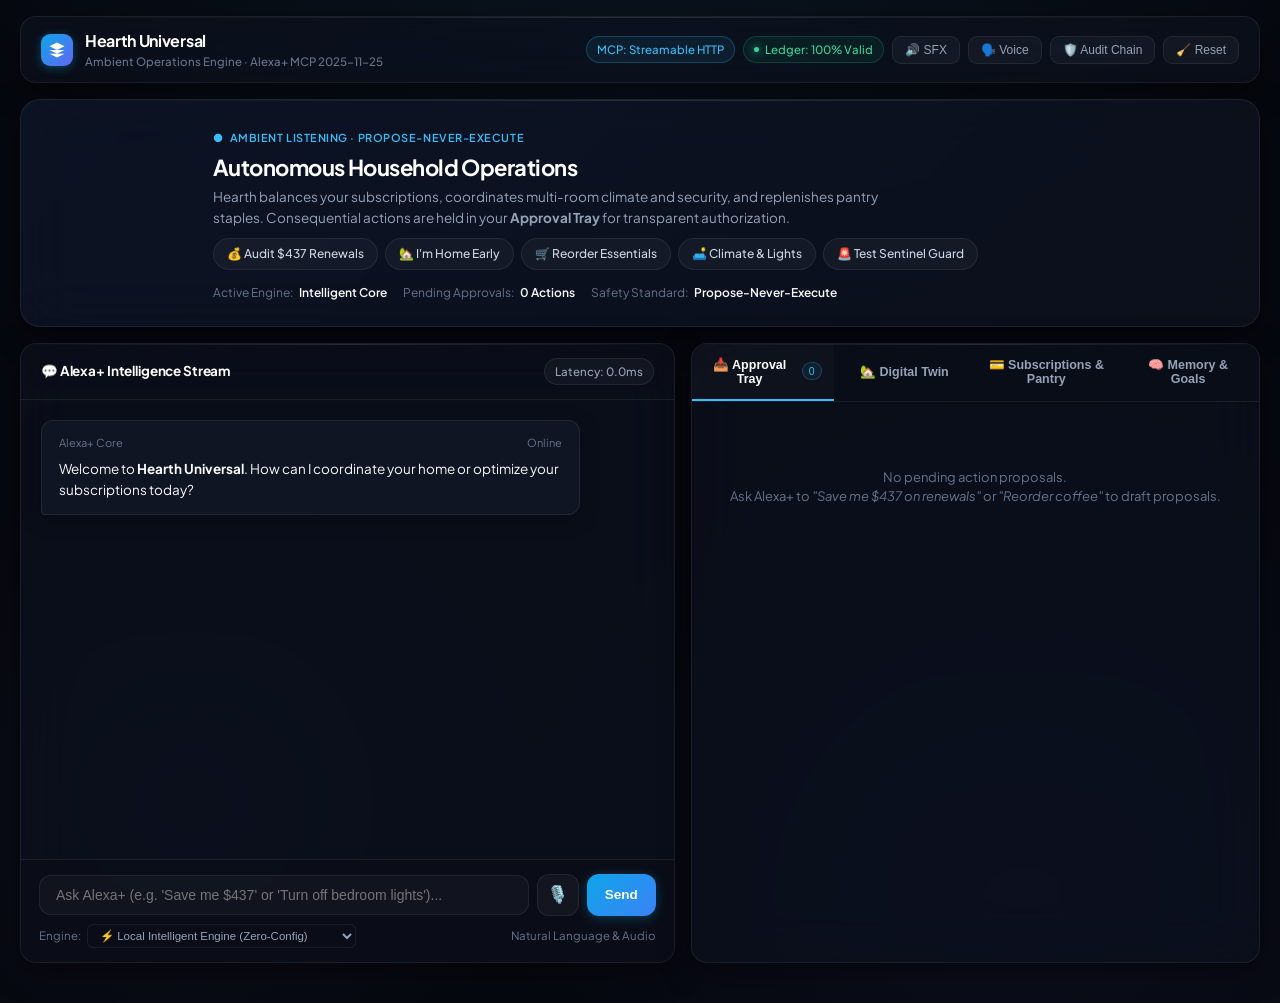
==== commit 53f93087: "feat(design): redesign to Apple Intelligence & Linear Luxury aesthetic - Replace retro sci-fi tropes" ====
--- a/web/index.html
+++ b/web/index.html
@@ -3,62 +3,60 @@
 <head>
 <meta charset="utf-8"/>
 <meta name="viewport" content="width=device-width, initial-scale=1, viewport-fit=cover"/>
-<meta name="theme-color" content="#030712"/>
-<title>Hearth Universal — Beyond-Human 4D Ambient Holodeck (Alexa+ MCP 2025-11-25)</title>
-<link rel="icon" href="data:image/svg+xml,<svg xmlns='http://www.w3.org/2000/svg' viewBox='0 0 100 100'><defs><radialGradient id='g' cx='35%25' cy='35%25' r='65%25'><stop offset='0%25' stop-color='%2300f0ff'/><stop offset='60%25' stop-color='%236366f1'/><stop offset='100%25' stop-color='%23030712'/></radialGradient></defs><circle cx='50' cy='50' r='46' fill='url(%23g)'/><circle cx='50' cy='50' r='20' fill='%23030712'/><circle cx='50' cy='50' r='10' fill='%2300f0ff'/></svg>"/>
+<meta name="theme-color" content="#06080F"/>
+<title>Hearth Universal — Ambient Operations Engine (Alexa+ MCP 2025-11-25)</title>
+<link rel="icon" href="data:image/svg+xml,<svg xmlns='http://www.w3.org/2000/svg' viewBox='0 0 100 100'><defs><radialGradient id='g' cx='35%25' cy='35%25' r='65%25'><stop offset='0%25' stop-color='%2338bdf8'/><stop offset='60%25' stop-color='%236366f1'/><stop offset='100%25' stop-color='%2306080f'/></radialGradient></defs><circle cx='50' cy='50' r='46' fill='url(%23g)'/><circle cx='50' cy='50' r='20' fill='%2306080f'/><circle cx='50' cy='50' r='10' fill='%2338bdf8'/></svg>"/>
 <link rel="manifest" href="manifest.json"/>
 <link rel="preconnect" href="https://fonts.googleapis.com">
 <link rel="preconnect" href="https://fonts.gstatic.com" crossorigin>
-<link href="https://fonts.googleapis.com/css2?family=Plus+Jakarta+Sans:wght@300;400;500;600;700;800&family=JetBrains+Mono:wght@400;500;600;700;800&family=Space+Grotesk:wght@500;700&display=swap" rel="stylesheet">
-
-<!-- Three.js 3D WebGL Engine & OrbitControls (Local Vendor with Cloud CDN Fallback) -->
+<link href="https://fonts.googleapis.com/css2?family=Plus+Jakarta+Sans:wght@300;400;500;600;700;800&family=JetBrains+Mono:wght@400;500;600;700&display=swap" rel="stylesheet">
+
+<!-- Three.js for Chromatic Fluid WebGL Shader -->
 <script src="/vendor/three.min.js" onerror="this.onerror=null;this.src='https://cdnjs.cloudflare.com/ajax/libs/three.js/r128/three.min.js'"></script>
-<script src="/vendor/OrbitControls.js" onerror="this.onerror=null;this.src='https://cdn.jsdelivr.net/npm/three@0.128.0/examples/js/controls/OrbitControls.js'"></script>
 
 <style>
 :root {
-  --bg-space: #02050e;
-  --bg-surface: rgba(10, 16, 32, 0.78);
-  --bg-card: rgba(15, 23, 44, 0.88);
-  --bg-card-hover: rgba(22, 33, 62, 0.95);
-  --bg-chip: rgba(20, 30, 58, 0.65);
-  --border-subtle: rgba(255, 255, 255, 0.08);
-  --border-active: rgba(0, 240, 255, 0.5);
-  --border-glow: rgba(0, 240, 255, 0.35);
-  --border-hover: rgba(99, 102, 241, 0.4);
+  --bg-deep: #06080f;
+  --bg-surface: rgba(13, 17, 28, 0.72);
+  --bg-surface-elevated: rgba(18, 24, 38, 0.85);
+  --bg-card: rgba(15, 20, 32, 0.8);
+  --bg-card-hover: rgba(22, 30, 48, 0.9);
+  --bg-chip: rgba(255, 255, 255, 0.04);
+  --border-subtle: rgba(255, 255, 255, 0.07);
+  --border-focus: rgba(56, 189, 248, 0.5);
+  --border-hover: rgba(255, 255, 255, 0.14);
   --text-primary: #f8fafc;
   --text-secondary: #94a3b8;
   --text-tertiary: #64748b;
-  --alexa-cyan: #00f0ff;
-  --alexa-blue: #3b82f6;
-  --alexa-indigo: #6366f1;
-  --alexa-violet: #8b5cf6;
-  --emerald-glow: #10b981;
-  --amber-warning: #f59e0b;
-  --crimson-alert: #ef4444;
-  --radius-2xl: 24px;
-  --radius-xl: 18px;
-  --radius-lg: 14px;
-  --radius-md: 10px;
+  --accent-cyan: #38bdf8;
+  --accent-indigo: #6366f1;
+  --accent-violet: #818cf8;
+  --accent-rose: #f43f5e;
+  --accent-emerald: #10b981;
+  --accent-amber: #f59e0b;
+  --radius-2xl: 20px;
+  --radius-xl: 16px;
+  --radius-lg: 12px;
+  --radius-md: 9px;
   --radius-sm: 6px;
   --radius-pill: 9999px;
-  --glow-cyan: 0 0 35px rgba(0, 240, 255, 0.28);
-  --glow-indigo: 0 0 40px rgba(99, 102, 241, 0.3);
-  --glow-card: 0 10px 40px rgba(0, 0, 0, 0.55);
-}
-
-* { box-sizing: border-box; margin: 0; padding: 0; -webkit-font-smoothing: antialiased; }
+  --glow-subtle: 0 8px 32px -4px rgba(0, 0, 0, 0.5);
+  --glow-accent: 0 0 24px -2px rgba(56, 189, 248, 0.25);
+}
+
+* { box-sizing: border-box; margin: 0; padding: 0; -webkit-font-smoothing: antialiased; -moz-osx-font-smoothing: grayscale; }
+
 body {
-  background: var(--bg-space);
+  background: var(--bg-deep);
   background-image: 
-    radial-gradient(ellipse 90% 50% at 50% -10%, rgba(0, 240, 255, 0.14), transparent 75%),
-    radial-gradient(circle 800px at 90% 85%, rgba(99, 102, 241, 0.09), transparent 80%),
-    radial-gradient(circle 600px at 10% 75%, rgba(139, 92, 246, 0.08), transparent 75%);
+    radial-gradient(ellipse 80% 50% at 50% -10%, rgba(56, 189, 248, 0.08), transparent 70%),
+    radial-gradient(circle 700px at 80% 90%, rgba(99, 102, 241, 0.05), transparent 75%),
+    radial-gradient(circle 500px at 15% 80%, rgba(129, 140, 248, 0.04), transparent 70%);
   color: var(--text-primary);
   font-family: 'Plus Jakarta Sans', -apple-system, BlinkMacSystemFont, "Segoe UI", Roboto, sans-serif;
   line-height: 1.5;
   min-height: 100vh;
-  padding: 14px 18px 40px 18px;
+  padding: 16px 20px 40px 20px;
   overflow-x: hidden;
 }
 
@@ -66,146 +64,129 @@
   font-family: 'JetBrains Mono', ui-monospace, SFMono-Regular, Menlo, monospace;
 }
 
-.font-scifi {
-  font-family: 'Space Grotesk', sans-serif;
-}
-
-/* Master Outer Container */
-.viewport-wrap {
-  max-width: 1560px;
+/* Master Wrap */
+.app-container {
+  max-width: 1440px;
   margin: 0 auto;
 }
 
-/* Glassmorphism Surface Base */
-.glass-panel {
+/* Glassmorphism Surface Base (Linear / Apple Luxury) */
+.glass-surface {
   background: var(--bg-surface);
-  backdrop-filter: blur(28px) saturate(190%);
-  -webkit-backdrop-filter: blur(28px) saturate(190%);
+  backdrop-filter: blur(28px) saturate(180%);
+  -webkit-backdrop-filter: blur(28px) saturate(180%);
   border: 1px solid var(--border-subtle);
   border-radius: var(--radius-xl);
-  box-shadow: var(--glow-card);
+  box-shadow: var(--glow-subtle);
   position: relative;
   overflow: hidden;
 }
 
-.glass-panel::before {
+.glass-surface::before {
   content: "";
   position: absolute;
   top: 0; left: 0; right: 0; height: 1px;
-  background: linear-gradient(90deg, transparent, rgba(255, 255, 255, 0.18), transparent);
+  background: linear-gradient(90deg, transparent, rgba(255, 255, 255, 0.12), transparent);
   pointer-events: none;
 }
 
-/* Top Hero Bar */
-header.ambient-navbar {
+/* Minimalist Top Navbar */
+header.app-header {
   display: flex;
   justify-content: space-between;
   align-items: center;
   padding: 12px 20px;
-  margin-bottom: 14px;
+  margin-bottom: 16px;
   border-radius: var(--radius-xl);
 }
 
-.brand-unit {
-  display: flex;
-  align-items: center;
-  gap: 14px;
-}
-
-.orb-mini-container {
-  width: 44px;
-  height: 44px;
-  position: relative;
-  cursor: pointer;
-  flex-shrink: 0;
-}
-
-#orbMiniCanvas {
-  width: 44px;
-  height: 44px;
-  border-radius: 50%;
-  filter: drop-shadow(0 0 14px rgba(0, 240, 255, 0.5));
-  transition: transform 0.3s cubic-bezier(0.34, 1.56, 0.64, 1);
-}
-
-.orb-mini-container:hover #orbMiniCanvas {
-  transform: scale(1.12);
-  filter: drop-shadow(0 0 20px rgba(0, 240, 255, 0.8));
-}
-
-.brand-meta h1 {
-  font-size: 20px;
-  font-weight: 800;
-  letter-spacing: -0.03em;
-  display: flex;
-  align-items: center;
-  gap: 10px;
-  background: linear-gradient(135deg, #ffffff 30%, var(--alexa-cyan) 100%);
-  -webkit-background-clip: text;
-  -webkit-text-fill-color: transparent;
-}
-
-.brand-meta .tagline {
-  font-size: 12px;
-  color: var(--text-secondary);
+.brand-section {
+  display: flex;
+  align-items: center;
+  gap: 12px;
+}
+
+.brand-mark {
+  width: 32px;
+  height: 32px;
+  border-radius: 9px;
+  background: linear-gradient(135deg, #0ea5e9 0%, #6366f1 100%);
+  display: flex;
+  align-items: center;
+  justify-content: center;
+  box-shadow: 0 2px 10px rgba(14, 165, 233, 0.35);
+}
+
+.brand-mark svg {
+  width: 18px;
+  height: 18px;
+  fill: #ffffff;
+}
+
+.brand-title {
+  font-size: 16px;
+  font-weight: 700;
+  letter-spacing: -0.02em;
+  color: #ffffff;
+  display: flex;
+  align-items: center;
+  gap: 8px;
+}
+
+.brand-subtitle {
+  font-size: 11.5px;
+  color: var(--text-tertiary);
   font-weight: 500;
 }
 
-.header-telemetry {
+.header-badges {
   display: flex;
   align-items: center;
   gap: 8px;
-  flex-wrap: wrap;
-}
-
-.status-pill {
+}
+
+.pill-badge {
   display: inline-flex;
   align-items: center;
   gap: 6px;
-  padding: 5px 12px;
+  padding: 4px 10px;
   border-radius: var(--radius-pill);
   font-size: 11.5px;
-  font-weight: 600;
-  background: rgba(18, 26, 48, 0.7);
+  font-weight: 500;
+  background: rgba(255, 255, 255, 0.04);
   border: 1px solid var(--border-subtle);
   color: var(--text-secondary);
 }
 
-.status-pill.live-green {
-  background: rgba(16, 185, 129, 0.12);
-  border-color: rgba(16, 185, 129, 0.35);
+.pill-badge.active-green {
   color: #34d399;
-}
-
-.status-pill.live-green::before {
+  background: rgba(16, 185, 129, 0.08);
+  border-color: rgba(16, 185, 129, 0.25);
+}
+
+.pill-badge.active-green::before {
   content: "";
-  width: 6px;
-  height: 6px;
+  width: 5px;
+  height: 5px;
   border-radius: 50%;
   background: #34d399;
-  box-shadow: 0 0 10px #34d399;
-  animation: pulseBeacon 2s infinite ease-in-out;
-}
-
-@keyframes pulseBeacon {
-  0%, 100% { transform: scale(1); opacity: 0.9; }
-  50% { transform: scale(1.3); opacity: 0.4; }
-}
-
-.status-pill.live-cyan {
-  background: rgba(0, 240, 255, 0.12);
-  border-color: rgba(0, 240, 255, 0.35);
-  color: var(--alexa-cyan);
-}
-
-.btn-ambient {
-  background: rgba(20, 30, 58, 0.6);
-  color: var(--text-primary);
+  box-shadow: 0 0 8px #34d399;
+}
+
+.pill-badge.active-cyan {
+  color: var(--accent-cyan);
+  background: rgba(56, 189, 248, 0.08);
+  border-color: rgba(56, 189, 248, 0.25);
+}
+
+.btn-ghost {
+  background: rgba(255, 255, 255, 0.04);
+  color: var(--text-secondary);
   border: 1px solid var(--border-subtle);
   border-radius: var(--radius-md);
   padding: 6px 12px;
   font-size: 12px;
-  font-weight: 600;
+  font-weight: 500;
   cursor: pointer;
   transition: all 0.2s cubic-bezier(0.16, 1, 0.3, 1);
   display: inline-flex;
@@ -214,985 +195,675 @@
   user-select: none;
 }
 
-.btn-ambient:hover {
-  background: rgba(30, 45, 84, 0.85);
-  border-color: var(--alexa-cyan);
-  box-shadow: 0 0 16px rgba(0, 240, 255, 0.25);
-  transform: translateY(-1px);
+.btn-ghost:hover {
+  background: rgba(255, 255, 255, 0.08);
+  color: #ffffff;
+  border-color: var(--border-hover);
 }
 
 /* ==========================================================================
-   CENTERPIECE: 3D HOLO-NEXUS STAGE (WebGL / Three.js 4D Viewport)
+   Centerpiece: Apple Intelligence Fluid Chromatic AI Hero
    ========================================================================== */
-.holo-stage-card {
+.hero-orb-card {
+  padding: 24px 28px;
   margin-bottom: 16px;
-  background: rgba(6, 10, 22, 0.9);
-  border: 1px solid rgba(0, 240, 255, 0.3);
-  border-radius: var(--radius-xl);
-  box-shadow: 0 0 50px rgba(0, 240, 255, 0.12), inset 0 0 30px rgba(0, 0, 0, 0.8);
+  display: flex;
+  align-items: center;
+  justify-content: space-between;
+  border-radius: var(--radius-2xl);
+  background: linear-gradient(135deg, rgba(15, 23, 42, 0.7) 0%, rgba(13, 17, 28, 0.85) 100%);
+  gap: 24px;
+}
+
+@media (max-width: 860px) {
+  .hero-orb-card {
+    flex-direction: column;
+    text-align: center;
+  }
+}
+
+.orb-visual-wrap {
+  width: 140px;
+  height: 140px;
   position: relative;
-  overflow: hidden;
-  display: flex;
-  flex-direction: column;
-  transition: all 0.3s ease;
-}
-
-/* Cyber Corner Brackets */
-.holo-stage-card::before {
-  content: "┌";
-  position: absolute;
-  top: 6px; left: 10px;
-  font-family: 'JetBrains Mono', monospace;
-  font-size: 20px;
-  font-weight: 800;
-  color: var(--alexa-cyan);
-  pointer-events: none;
-  opacity: 0.85;
-  z-index: 10;
-  text-shadow: 0 0 10px var(--alexa-cyan);
-}
-
-.holo-stage-card::after {
-  content: "┘";
-  position: absolute;
-  bottom: 6px; right: 10px;
-  font-family: 'JetBrains Mono', monospace;
-  font-size: 20px;
-  font-weight: 800;
-  color: var(--alexa-cyan);
-  pointer-events: none;
-  opacity: 0.85;
-  z-index: 10;
-  text-shadow: 0 0 10px var(--alexa-cyan);
-}
-
-/* Top HUD Controls Bar */
-.holo-hud-top {
-  display: flex;
-  justify-content: space-between;
-  align-items: center;
-  padding: 10px 18px;
-  background: rgba(8, 14, 30, 0.85);
-  border-bottom: 1px solid rgba(0, 240, 255, 0.2);
-  z-index: 15;
+  flex-shrink: 0;
+  cursor: pointer;
+}
+
+#fluidOrbCanvas {
+  width: 140px;
+  height: 140px;
+  border-radius: 50%;
+  filter: drop-shadow(0 0 28px rgba(56, 189, 248, 0.35));
+  transition: transform 0.3s cubic-bezier(0.34, 1.56, 0.64, 1), filter 0.3s ease;
+}
+
+.orb-visual-wrap:hover #fluidOrbCanvas {
+  transform: scale(1.06);
+  filter: drop-shadow(0 0 38px rgba(56, 189, 248, 0.55));
+}
+
+.hero-meta {
+  flex: 1;
+}
+
+.hero-status-tag {
+  display: inline-flex;
+  align-items: center;
+  gap: 6px;
+  font-size: 11px;
+  font-weight: 600;
+  letter-spacing: 0.05em;
+  text-transform: uppercase;
+  color: var(--accent-cyan);
+  margin-bottom: 6px;
+}
+
+.hero-headline {
+  font-size: 22px;
+  font-weight: 700;
+  letter-spacing: -0.025em;
+  color: #ffffff;
+  margin-bottom: 6px;
+  line-height: 1.3;
+}
+
+.hero-subtext {
+  font-size: 13.5px;
+  color: var(--text-secondary);
+  line-height: 1.5;
+  max-width: 680px;
+}
+
+.hero-telemetry-strip {
+  display: flex;
+  gap: 16px;
+  align-items: center;
+  margin-top: 14px;
   flex-wrap: wrap;
-  gap: 10px;
-}
-
-.holo-title-group {
-  display: flex;
-  align-items: center;
-  gap: 10px;
-}
-
-.holo-radar-beacon {
-  width: 10px;
-  height: 10px;
-  border-radius: 50%;
-  background: var(--alexa-cyan);
-  box-shadow: 0 0 12px var(--alexa-cyan);
-  animation: radarBlink 1.4s infinite ease-in-out;
-}
-
-@keyframes radarBlink {
-  0%, 100% { opacity: 1; transform: scale(1); }
-  50% { opacity: 0.3; transform: scale(1.4); }
-}
-
-.holo-title-text {
-  font-family: 'Space Grotesk', sans-serif;
-  font-size: 13.5px;
-  font-weight: 700;
-  letter-spacing: 0.06em;
-  text-transform: uppercase;
-  color: #ffffff;
-  display: flex;
-  align-items: center;
-  gap: 8px;
-}
-
-/* 3D Mode Switcher Cluster */
-.holo-mode-cluster {
-  display: flex;
-  background: rgba(12, 18, 36, 0.8);
-  border: 1px solid rgba(255, 255, 255, 0.1);
+}
+
+.telemetry-item {
+  display: flex;
+  align-items: center;
+  gap: 6px;
+  font-size: 12px;
+  color: var(--text-tertiary);
+}
+
+.telemetry-item strong {
+  color: var(--text-primary);
+  font-weight: 600;
+}
+
+/* Quick Prompt Pills */
+.prompt-chips-container {
+  display: flex;
+  gap: 7px;
+  padding: 10px 0 0 0;
+  overflow-x: auto;
+  white-space: nowrap;
+  scrollbar-width: none;
+}
+.prompt-chips-container::-webkit-scrollbar { display: none; }
+
+.prompt-chip {
+  padding: 6px 13px;
+  background: rgba(255, 255, 255, 0.04);
+  border: 1px solid var(--border-subtle);
   border-radius: var(--radius-pill);
-  padding: 3px;
-  gap: 3px;
-}
-
-.btn-holo-mode {
-  background: transparent;
-  border: none;
-  color: var(--text-secondary);
-  font-size: 11.5px;
-  font-weight: 700;
-  padding: 5px 12px;
-  border-radius: var(--radius-pill);
+  font-size: 12px;
+  font-weight: 500;
+  color: #cbd5e1;
   cursor: pointer;
   transition: all 0.2s cubic-bezier(0.16, 1, 0.3, 1);
-  display: flex;
+  display: inline-flex;
   align-items: center;
   gap: 6px;
   user-select: none;
 }
 
-.btn-holo-mode:hover {
-  color: #ffffff;
-  background: rgba(255, 255, 255, 0.05);
-}
-
-.btn-holo-mode.active-mode {
-  background: linear-gradient(135deg, rgba(0, 240, 255, 0.3) 0%, rgba(99, 102, 241, 0.35) 100%);
-  color: #ffffff;
-  border: 1px solid var(--alexa-cyan);
-  box-shadow: 0 0 16px rgba(0, 240, 255, 0.4);
-}
-
-/* 3D Viewport Action Tools */
-.holo-tools-group {
-  display: flex;
-  align-items: center;
-  gap: 6px;
-}
-
-.btn-holo-tool {
-  background: rgba(18, 26, 48, 0.7);
-  border: 1px solid rgba(255, 255, 255, 0.12);
-  color: var(--text-secondary);
-  font-size: 11.5px;
-  font-weight: 600;
-  padding: 5px 10px;
-  border-radius: var(--radius-sm);
-  cursor: pointer;
-  transition: all 0.2s;
-  display: inline-flex;
-  align-items: center;
-  gap: 5px;
-  user-select: none;
-}
-
-.btn-holo-tool:hover {
-  color: #ffffff;
-  border-color: var(--alexa-cyan);
-  background: rgba(0, 240, 255, 0.12);
-}
-
-.btn-holo-tool.active-tool {
-  color: var(--alexa-cyan);
-  border-color: var(--alexa-cyan);
-  background: rgba(0, 240, 255, 0.18);
-  box-shadow: 0 0 12px rgba(0, 240, 255, 0.3);
-}
-
-/* 3D Canvas Main Viewport */
-.holo-canvas-wrapper {
-  position: relative;
-  width: 100%;
-  height: 440px;
-  background: radial-gradient(circle at 50% 50%, rgba(10, 18, 38, 0.7) 0%, rgba(3, 5, 12, 0.98) 100%);
-  overflow: hidden;
-  cursor: grab;
-}
-
-.holo-canvas-wrapper:active {
-  cursor: grabbing;
-}
-
-#holoCanvas3D {
-  width: 100%;
-  height: 100%;
-  display: block;
-  outline: none;
-}
-
-/* Scanline Overlay FX */
-.holo-scanlines-fx {
-  position: absolute;
-  top: 0; left: 0; width: 100%; height: 100%;
-  background: linear-gradient(rgba(18, 16, 16, 0) 50%, rgba(0, 0, 0, 0.35) 50%), linear-gradient(90deg, rgba(255, 0, 0, 0.03), rgba(0, 255, 0, 0.01), rgba(0, 0, 255, 0.03));
-  background-size: 100% 4px, 6px 100%;
-  pointer-events: none;
-  opacity: 0.45;
-  z-index: 5;
-}
-
-/* Floating 3D Object Raycast Tooltip HUD */
-.holo-object-hud {
-  position: absolute;
-  top: 16px;
-  right: 18px;
-  background: rgba(6, 12, 28, 0.92);
-  border: 1px solid var(--alexa-cyan);
-  border-radius: var(--radius-md);
-  padding: 10px 14px;
-  font-size: 12px;
-  color: #ffffff;
-  pointer-events: none;
-  backdrop-filter: blur(12px);
-  box-shadow: 0 4px 20px rgba(0, 240, 255, 0.25);
-  z-index: 12;
-  transition: opacity 0.2s, transform 0.2s;
-  max-width: 280px;
-}
-
-.holo-hud-title {
-  font-family: 'Space Grotesk', sans-serif;
-  font-weight: 700;
-  font-size: 12.5px;
-  color: var(--alexa-cyan);
-  display: flex;
-  align-items: center;
-  gap: 6px;
-  margin-bottom: 4px;
-}
-
-.holo-hud-body {
-  font-size: 11.5px;
-  color: var(--text-secondary);
-  line-height: 1.4;
-}
-
-/* Bottom HUD Telemetry Strip */
-.holo-hud-bottom {
-  display: flex;
-  justify-content: space-between;
-  align-items: center;
-  padding: 8px 18px;
-  background: rgba(6, 10, 22, 0.95);
-  border-top: 1px solid rgba(0, 240, 255, 0.15);
-  z-index: 15;
-  font-size: 11px;
-  color: var(--text-secondary);
-  flex-wrap: wrap;
-  gap: 8px;
-}
-
-.holo-telemetry-item {
-  display: flex;
-  align-items: center;
-  gap: 6px;
-}
-
-.holo-audio-spectrum-wrap {
-  display: flex;
-  align-items: center;
-  gap: 8px;
-}
-
-#audioSpectrumCanvas {
-  width: 140px;
-  height: 20px;
-  background: rgba(5, 9, 20, 0.8);
-  border: 1px solid rgba(0, 240, 255, 0.25);
-  border-radius: 4px;
-}
-
-/* Fullscreen Stage Extension */
-.holo-stage-card.stage-fullscreen {
-  position: fixed;
-  top: 0; left: 0; width: 100vw; height: 100vh;
-  z-index: 9999;
-  margin: 0;
-  border-radius: 0;
-}
-.holo-stage-card.stage-fullscreen .holo-canvas-wrapper {
-  height: calc(100vh - 80px);
-}
-
-/* Master Grid Layout */
-.master-grid {
+.prompt-chip:hover {
+  background: rgba(56, 189, 248, 0.1);
+  border-color: rgba(56, 189, 248, 0.35);
+  color: #ffffff;
+  transform: translateY(-1px);
+}
+
+/* ==========================================================================
+   Master Split Grid
+   ========================================================================== */
+.main-grid {
   display: grid;
   grid-template-columns: 1.15fr 1fr;
   gap: 16px;
 }
 
-@media (max-width: 1100px) {
-  .master-grid { grid-template-columns: 1fr; }
-}
-
-/* Panels */
-.stage-panel {
+@media (max-width: 1080px) {
+  .main-grid { grid-template-columns: 1fr; }
+}
+
+.panel-card {
   display: flex;
   flex-direction: column;
-  height: calc(100vh - 580px);
-  min-height: 600px;
-}
-
-.panel-header-bar {
+  height: calc(100vh - 280px);
+  min-height: 560px;
+}
+
+.panel-header {
   padding: 14px 20px;
   border-bottom: 1px solid var(--border-subtle);
   display: flex;
   justify-content: space-between;
   align-items: center;
-  background: rgba(8, 14, 28, 0.4);
-}
-
-.panel-title-text {
-  font-size: 14.5px;
+}
+
+.panel-title {
+  font-size: 13.5px;
   font-weight: 700;
   letter-spacing: -0.01em;
+  color: #ffffff;
   display: flex;
   align-items: center;
   gap: 8px;
 }
 
 /* Chat Stream */
-.chat-viewport {
+.chat-stream {
   flex: 1;
   overflow-y: auto;
-  padding: 18px;
+  padding: 20px;
   display: flex;
   flex-direction: column;
   gap: 14px;
   scroll-behavior: smooth;
 }
 
-.chat-bubble {
+.chat-entry {
   max-width: 88%;
-  padding: 13px 16px;
+  padding: 13px 17px;
   border-radius: var(--radius-lg);
   font-size: 13.5px;
   line-height: 1.6;
   position: relative;
   word-break: break-word;
-  animation: slideInUp 0.25s cubic-bezier(0.16, 1, 0.3, 1) forwards;
-}
-
-@keyframes slideInUp {
-  from { opacity: 0; transform: translateY(10px); }
+  animation: fadeIn 0.2s ease forwards;
+}
+
+@keyframes fadeIn {
+  from { opacity: 0; transform: translateY(6px); }
   to { opacity: 1; transform: translateY(0); }
 }
 
-.bubble-user {
+.chat-user {
   align-self: flex-end;
-  background: linear-gradient(135deg, #1e3a8a 0%, #2563eb 100%);
+  background: linear-gradient(135deg, #1e40af 0%, #2563eb 100%);
   color: #ffffff;
   border-bottom-right-radius: 4px;
-  box-shadow: 0 4px 20px rgba(37, 99, 235, 0.3);
-  border: 1px solid rgba(255, 255, 255, 0.15);
-}
-
-.bubble-alexa {
+  box-shadow: 0 4px 16px rgba(37, 99, 235, 0.25);
+  border: 1px solid rgba(255, 255, 255, 0.12);
+}
+
+.chat-assistant {
   align-self: flex-start;
-  background: var(--bg-card);
+  background: var(--bg-surface-elevated);
   border: 1px solid var(--border-subtle);
   color: var(--text-primary);
   border-bottom-left-radius: 4px;
-  box-shadow: 0 6px 24px rgba(0, 0, 0, 0.3);
-}
-
-.bubble-header {
+  box-shadow: 0 4px 20px rgba(0, 0, 0, 0.25);
+}
+
+.chat-header-meta {
   display: flex;
   justify-content: space-between;
   align-items: center;
   margin-bottom: 6px;
-  font-size: 11.5px;
-  color: var(--text-secondary);
-}
-
-.bubble-content p { margin-bottom: 8px; }
-.bubble-content p:last-child { margin-bottom: 0; }
-.bubble-content strong { color: #ffffff; font-weight: 700; }
-.bubble-content ul { margin: 6px 0 6px 18px; }
-.bubble-content li { margin-bottom: 3px; }
-
-.btn-audio-speak {
+  font-size: 11px;
+  color: var(--text-tertiary);
+}
+
+.btn-speak-listen {
   background: transparent;
   border: none;
-  color: var(--alexa-cyan);
+  color: var(--accent-cyan);
   cursor: pointer;
   padding: 2px 6px;
   font-size: 11.5px;
-  font-weight: 600;
+  font-weight: 500;
   border-radius: var(--radius-sm);
   display: inline-flex;
   align-items: center;
   gap: 4px;
 }
 
-.btn-audio-speak:hover {
-  background: rgba(0, 240, 255, 0.12);
-}
-
-/* ==========================================================================
-   Outerverse Visual Node Graph (DAG Visualizer)
-   ========================================================================== */
-.dag-canvas-card {
+.btn-speak-listen:hover {
+  background: rgba(56, 189, 248, 0.1);
+}
+
+/* Linear-style ReAct Timeline */
+.pipeline-drawer {
   margin: 0 18px 12px 18px;
-  background: rgba(5, 9, 20, 0.85);
-  border: 1px solid rgba(0, 240, 255, 0.25);
-  border-radius: var(--radius-lg);
-  padding: 12px 16px;
-  box-shadow: inset 0 0 30px rgba(0, 240, 255, 0.05);
-  position: relative;
-  overflow: hidden;
-}
-
-.dag-canvas-card::after {
-  content: "";
-  position: absolute;
-  top: 0; left: -100%; width: 50%; height: 100%;
-  background: linear-gradient(90deg, transparent, rgba(0, 240, 255, 0.08), transparent);
-  animation: sweepSheen 4s infinite linear;
-  pointer-events: none;
-}
-
-@keyframes sweepSheen {
-  0% { left: -100%; }
-  100% { left: 200%; }
-}
-
-.dag-top-row {
+  background: rgba(10, 14, 24, 0.6);
+  border: 1px solid var(--border-subtle);
+  border-radius: var(--radius-md);
+  padding: 10px 14px;
+}
+
+.pipeline-header {
   display: flex;
   justify-content: space-between;
   align-items: center;
-  cursor: pointer;
-  user-select: none;
-}
-
-.dag-title-tag {
-  font-size: 12.5px;
-  font-weight: 700;
-  color: var(--alexa-cyan);
-  display: flex;
-  align-items: center;
-  gap: 8px;
-  letter-spacing: -0.01em;
-}
-
-.dag-node-flow {
+  font-size: 11.5px;
+  font-weight: 600;
+  color: var(--text-secondary);
+}
+
+.pipeline-flow {
   display: flex;
   align-items: center;
   gap: 8px;
   overflow-x: auto;
-  padding: 10px 4px 4px 4px;
-  margin-top: 8px;
-}
-
-.dag-node {
-  background: rgba(18, 26, 48, 0.9);
-  border: 1px solid var(--border-subtle);
-  border-radius: var(--radius-md);
-  padding: 8px 12px;
-  min-width: 135px;
-  font-size: 11.5px;
-  position: relative;
-  transition: all 0.25s;
-  cursor: pointer;
-  flex-shrink: 0;
-}
-
-.dag-node:hover {
-  border-color: var(--alexa-cyan);
-  transform: translateY(-2px);
-  box-shadow: 0 4px 16px rgba(0, 240, 255, 0.2);
-}
-
-.dag-node.status-completed {
-  border-color: rgba(16, 185, 129, 0.5);
-  background: rgba(16, 185, 129, 0.08);
-}
-
-.dag-node.status-gated {
-  border-color: rgba(245, 158, 11, 0.5);
-  background: rgba(245, 158, 11, 0.08);
-}
-
-.dag-node.status-blocked {
-  border-color: rgba(239, 68, 68, 0.5);
-  background: rgba(239, 68, 68, 0.08);
-}
-
-.node-label {
-  font-weight: 700;
-  color: #ffffff;
-  display: flex;
+  padding-top: 8px;
+}
+
+.pipeline-step {
+  display: inline-flex;
   align-items: center;
   gap: 6px;
-  margin-bottom: 2px;
-}
-
-.node-subtext {
+  background: rgba(255, 255, 255, 0.04);
+  border: 1px solid var(--border-subtle);
+  border-radius: var(--radius-pill);
+  padding: 4px 10px;
+  font-size: 11px;
   color: var(--text-secondary);
-  font-size: 10.5px;
   white-space: nowrap;
-  overflow: hidden;
-  text-overflow: ellipsis;
-  max-width: 125px;
-}
-
-.node-arrow {
-  color: var(--text-tertiary);
-  font-size: 13px;
-  flex-shrink: 0;
-}
-
-/* Prompt Chips */
-.prompt-chips-row {
-  display: flex;
-  gap: 7px;
-  padding: 8px 18px;
-  overflow-x: auto;
-  white-space: nowrap;
-  background: rgba(6, 11, 24, 0.5);
+}
+
+.pipeline-step.step-success {
+  border-color: rgba(16, 185, 129, 0.3);
+  color: #34d399;
+}
+
+.pipeline-step.step-gated {
+  border-color: rgba(245, 158, 11, 0.3);
+  color: #fbbf24;
+}
+
+/* Input Area */
+.input-section {
+  padding: 14px 18px;
+  background: rgba(10, 14, 24, 0.7);
   border-top: 1px solid var(--border-subtle);
-  scrollbar-width: none;
-}
-.prompt-chips-row::-webkit-scrollbar { display: none; }
-
-.prompt-pill {
-  padding: 6px 12px;
-  background: var(--bg-chip);
-  border: 1px solid var(--border-subtle);
-  color: #cbd5e1;
-  border-radius: var(--radius-pill);
-  font-size: 11.5px;
+  display: flex;
+  flex-direction: column;
+  gap: 8px;
+}
+
+.input-box-row {
+  display: flex;
+  gap: 8px;
+  align-items: center;
+}
+
+.chat-input-field {
+  flex: 1;
+  background: rgba(255, 255, 255, 0.03);
+  border: 1px solid var(--border-subtle);
+  color: #ffffff;
+  padding: 11px 16px;
+  border-radius: var(--radius-lg);
+  font-size: 14px;
+  outline: none;
+  transition: all 0.2s ease;
+}
+
+.chat-input-field:focus {
+  border-color: var(--border-focus);
+  box-shadow: 0 0 16px rgba(56, 189, 248, 0.2);
+  background: rgba(255, 255, 255, 0.05);
+}
+
+.btn-send {
+  background: linear-gradient(135deg, #0ea5e9 0%, #3b82f6 100%);
+  color: #ffffff;
+  border: none;
+  border-radius: var(--radius-lg);
+  padding: 0 18px;
+  height: 42px;
+  font-size: 13.5px;
   font-weight: 600;
   cursor: pointer;
   transition: all 0.2s cubic-bezier(0.16, 1, 0.3, 1);
-  display: inline-flex;
-  align-items: center;
-  gap: 6px;
-  user-select: none;
-}
-
-.prompt-pill:hover {
-  background: rgba(0, 240, 255, 0.12);
-  border-color: var(--alexa-cyan);
-  color: #ffffff;
-  box-shadow: 0 0 14px rgba(0, 240, 255, 0.3);
+  box-shadow: 0 2px 12px rgba(14, 165, 233, 0.3);
+}
+
+.btn-send:hover {
+  filter: brightness(1.1);
   transform: translateY(-1px);
 }
 
-/* Input Dock */
-.input-dock {
-  padding: 12px 18px;
-  background: rgba(8, 14, 28, 0.7);
-  border-top: 1px solid var(--border-subtle);
-  display: flex;
-  flex-direction: column;
-  gap: 8px;
-}
-
-.input-bar-primary {
-  display: flex;
-  gap: 8px;
-  align-items: center;
-}
-
-.text-input-field {
-  flex: 1;
-  background: rgba(5, 9, 20, 0.9);
-  border: 1px solid rgba(255, 255, 255, 0.12);
-  color: #ffffff;
-  padding: 11px 16px;
+.btn-mic {
+  width: 42px;
+  height: 42px;
   border-radius: var(--radius-lg);
-  font-size: 14px;
-  font-weight: 500;
-  outline: none;
-  transition: all 0.25s ease;
-}
-
-.text-input-field:focus {
-  border-color: var(--alexa-cyan);
-  box-shadow: 0 0 20px rgba(0, 240, 255, 0.25);
-  background: rgba(8, 14, 30, 0.95);
-}
-
-.btn-send-hero {
-  background: linear-gradient(135deg, var(--alexa-cyan) 0%, var(--alexa-blue) 60%, var(--alexa-indigo) 100%);
-  color: #ffffff;
-  border: none;
-  border-radius: var(--radius-lg);
-  padding: 0 20px;
-  height: 44px;
-  font-size: 13.5px;
-  font-weight: 700;
+  border: 1px solid var(--border-subtle);
+  background: rgba(255, 255, 255, 0.04);
+  color: var(--accent-cyan);
+  font-size: 17px;
   cursor: pointer;
-  transition: all 0.25s cubic-bezier(0.16, 1, 0.3, 1);
-  box-shadow: 0 4px 18px rgba(0, 240, 255, 0.35);
-  display: inline-flex;
-  align-items: center;
-  gap: 6px;
-}
-
-.btn-send-hero:hover {
-  filter: brightness(1.15);
-  box-shadow: 0 6px 26px rgba(0, 240, 255, 0.55);
-  transform: translateY(-1px);
-}
-
-.btn-mic-quantum {
-  width: 44px;
-  height: 44px;
-  border-radius: var(--radius-lg);
-  border: 1px solid var(--border-subtle);
-  background: var(--bg-card);
-  color: var(--alexa-cyan);
-  font-size: 18px;
-  cursor: pointer;
   display: flex;
   align-items: center;
   justify-content: center;
-  transition: all 0.25s;
-}
-
-.btn-mic-quantum:hover {
-  border-color: var(--alexa-cyan);
-  background: rgba(0, 240, 255, 0.1);
-  box-shadow: 0 0 16px rgba(0, 240, 255, 0.3);
-}
-
-.btn-mic-quantum.recording {
+  transition: all 0.2s;
+}
+
+.btn-mic:hover {
+  background: rgba(56, 189, 248, 0.1);
+  border-color: rgba(56, 189, 248, 0.3);
+}
+
+.btn-mic.recording {
   background: #ef4444;
   color: #ffffff;
   border-color: #ef4444;
-  animation: micRingPulse 1.2s infinite;
-}
-
-@keyframes micRingPulse {
-  0% { transform: scale(1); box-shadow: 0 0 0 0 rgba(239, 68, 68, 0.7); }
-  70% { transform: scale(1.08); box-shadow: 0 0 0 14px rgba(239, 68, 68, 0); }
-  100% { transform: scale(1); box-shadow: 0 0 0 0 rgba(239, 68, 68, 0); }
-}
-
-.input-meta-bar {
+  animation: micPulse 1.2s infinite;
+}
+
+@keyframes micPulse {
+  0% { box-shadow: 0 0 0 0 rgba(239, 68, 68, 0.7); }
+  70% { box-shadow: 0 0 0 12px rgba(239, 68, 68, 0); }
+  100% { box-shadow: 0 0 0 0 rgba(239, 68, 68, 0); }
+}
+
+.input-sub-row {
   display: flex;
   justify-content: space-between;
   align-items: center;
   font-size: 11.5px;
+  color: var(--text-tertiary);
+}
+
+.select-clean {
+  background: transparent;
+  border: 1px solid var(--border-subtle);
   color: var(--text-secondary);
-}
-
-.brain-selector-dropdown {
-  background: rgba(5, 9, 20, 0.8);
-  border: 1px solid var(--border-subtle);
-  color: var(--text-primary);
-  padding: 5px 10px;
-  border-radius: var(--radius-md);
+  padding: 4px 8px;
+  border-radius: var(--radius-sm);
   font-size: 11.5px;
-  font-weight: 500;
   outline: none;
   cursor: pointer;
 }
 
-/* Right Panel: Tabs Navigation & Stages */
-.control-tabs-nav {
+/* ==========================================================================
+   Right Panel: Executive Glass-Box Tabs & Decks
+   ========================================================================== */
+.deck-tabs-nav {
   display: flex;
   border-bottom: 1px solid var(--border-subtle);
-  background: rgba(8, 14, 28, 0.5);
-  overflow-x: auto;
-  scrollbar-width: none;
-}
-.control-tabs-nav::-webkit-scrollbar { display: none; }
-
-.control-tab-btn {
+  background: rgba(10, 14, 24, 0.4);
+}
+
+.deck-tab-btn {
   flex: 1;
-  min-width: 110px;
-  padding: 12px 10px;
+  padding: 13px 12px;
   text-align: center;
   background: transparent;
   border: none;
   border-bottom: 2px solid transparent;
   color: var(--text-secondary);
-  font-size: 13px;
-  font-weight: 700;
+  font-size: 12.5px;
+  font-weight: 600;
   cursor: pointer;
   transition: all 0.2s cubic-bezier(0.16, 1, 0.3, 1);
   display: flex;
   align-items: center;
   justify-content: center;
-  gap: 7px;
-  white-space: nowrap;
-}
-
-.control-tab-btn:hover {
-  color: #ffffff;
+  gap: 6px;
+}
+
+.deck-tab-btn:hover {
+  color: #ffffff;
+}
+
+.deck-tab-btn.active {
+  color: #ffffff;
+  border-bottom-color: var(--accent-cyan);
   background: rgba(255, 255, 255, 0.02);
 }
 
-.control-tab-btn.active {
-  color: var(--alexa-cyan);
-  border-bottom-color: var(--alexa-cyan);
-  background: rgba(0, 240, 255, 0.05);
-}
-
-.tab-stage-content {
+.deck-content-pane {
   padding: 18px;
   flex: 1;
   overflow-y: auto;
 }
 
-/* Glass-Box Approval Tray Cards */
-.tray-banner {
-  background: linear-gradient(135deg, rgba(0, 240, 255, 0.08) 0%, rgba(99, 102, 241, 0.08) 100%);
-  border: 1px solid rgba(0, 240, 255, 0.25);
-  border-radius: var(--radius-lg);
-  padding: 12px 16px;
-  margin-bottom: 14px;
-  font-size: 12.5px;
-  color: #cbd5e1;
-  display: flex;
-  align-items: center;
-  gap: 10px;
-}
-
-.contract-card {
+/* Proposal Contract Cards */
+.proposal-card {
   background: var(--bg-card);
   border: 1px solid var(--border-subtle);
   border-radius: var(--radius-lg);
   padding: 16px 18px;
   margin-bottom: 14px;
-  position: relative;
-  transition: all 0.25s cubic-bezier(0.16, 1, 0.3, 1);
-  box-shadow: 0 4px 20px rgba(0, 0, 0, 0.25);
-}
-
-.contract-card:hover {
-  border-color: rgba(0, 240, 255, 0.35);
-  box-shadow: 0 8px 30px rgba(0, 0, 0, 0.4);
-  transform: translateY(-2px);
-}
-
-.contract-header {
+  transition: all 0.2s cubic-bezier(0.16, 1, 0.3, 1);
+}
+
+.proposal-card:hover {
+  border-color: var(--border-hover);
+  transform: translateY(-1px);
+}
+
+.proposal-top {
   display: flex;
   justify-content: space-between;
   align-items: flex-start;
   margin-bottom: 10px;
 }
 
-.contract-title {
+.proposal-name {
   font-size: 14px;
   font-weight: 700;
   color: #ffffff;
 }
 
-.contract-id-badge {
-  font-size: 10.5px;
+.proposal-meta-tag {
+  font-size: 11px;
   color: var(--text-tertiary);
   margin-top: 2px;
 }
 
-.diff-box {
-  background: rgba(5, 9, 20, 0.9);
-  border: 1px solid rgba(255, 255, 255, 0.08);
+.proposal-diff-box {
+  background: rgba(6, 9, 18, 0.7);
+  border: 1px solid var(--border-subtle);
   border-radius: var(--radius-md);
-  padding: 9px 12px;
+  padding: 10px 12px;
   font-size: 12px;
-  color: #e2e8f0;
-  margin: 8px 0;
-  font-family: 'JetBrains Mono', monospace;
+  color: #cbd5e1;
+  margin: 10px 0;
   line-height: 1.5;
 }
 
-.contract-reasoning {
-  font-size: 12.5px;
-  color: var(--text-secondary);
-  margin-bottom: 12px;
-}
-
-.contract-action-bar {
-  display: flex;
-  gap: 10px;
-  align-items: center;
-}
-
-.btn-approve-quantum {
-  background: linear-gradient(135deg, #059669 0%, #10b981 100%);
+.proposal-actions {
+  display: flex;
+  gap: 8px;
+  align-items: center;
+}
+
+.btn-approve {
+  background: #10b981;
   color: #ffffff;
   border: none;
   border-radius: var(--radius-md);
-  padding: 8px 16px;
+  padding: 7px 16px;
   font-size: 12.5px;
-  font-weight: 700;
+  font-weight: 600;
   cursor: pointer;
   display: inline-flex;
   align-items: center;
   gap: 6px;
-  box-shadow: 0 4px 14px rgba(16, 185, 129, 0.35);
-  transition: all 0.2s cubic-bezier(0.16, 1, 0.3, 1);
-}
-
-.btn-approve-quantum:hover {
-  filter: brightness(1.15);
+  transition: all 0.2s;
+}
+
+.btn-approve:hover {
+  background: #059669;
   transform: translateY(-1px);
-  box-shadow: 0 6px 20px rgba(16, 185, 129, 0.5);
-}
-
-.btn-reject-quantum {
+}
+
+.btn-reject {
   background: transparent;
-  color: #f87171;
-  border: 1px solid rgba(239, 68, 68, 0.4);
+  color: #94a3b8;
+  border: 1px solid var(--border-subtle);
   border-radius: var(--radius-md);
   padding: 7px 14px;
   font-size: 12.5px;
+  font-weight: 500;
+  cursor: pointer;
+  transition: all 0.2s;
+}
+
+.btn-reject:hover {
+  color: #f87171;
+  border-color: rgba(239, 68, 68, 0.3);
+}
+
+/* Smart Twin Widgets */
+.section-heading {
+  font-size: 11.5px;
+  font-weight: 700;
+  text-transform: uppercase;
+  letter-spacing: 0.06em;
+  color: var(--text-tertiary);
+  margin-bottom: 10px;
+}
+
+.scenes-grid {
+  display: grid;
+  grid-template-columns: repeat(auto-fit, minmax(95px, 1fr));
+  gap: 8px;
+  margin-bottom: 18px;
+}
+
+.scene-btn {
+  background: var(--bg-card);
+  border: 1px solid var(--border-subtle);
+  border-radius: var(--radius-md);
+  color: var(--text-secondary);
+  padding: 10px 8px;
+  font-size: 11.5px;
   font-weight: 600;
   cursor: pointer;
   transition: all 0.2s;
-}
-
-.btn-reject-quantum:hover {
-  background: rgba(239, 68, 68, 0.15);
-  border-color: #ef4444;
-}
-
-/* Smart Home Twin Section */
-.twin-section {
-  margin-bottom: 18px;
-}
-
-.twin-section-label {
-  font-size: 11.5px;
-  font-weight: 800;
-  text-transform: uppercase;
-  letter-spacing: 0.08em;
-  color: var(--text-secondary);
-  margin-bottom: 10px;
-  display: flex;
-  align-items: center;
-  gap: 8px;
-}
-
-.preset-scenes-grid {
-  display: grid;
-  grid-template-columns: repeat(auto-fit, minmax(100px, 1fr));
-  gap: 8px;
-  margin-bottom: 14px;
-}
-
-.btn-scene-card {
-  background: var(--bg-card);
-  border: 1px solid var(--border-subtle);
-  border-radius: var(--radius-md);
-  color: var(--text-primary);
-  padding: 10px 6px;
-  font-size: 11.5px;
-  font-weight: 700;
-  cursor: pointer;
-  transition: all 0.2s;
   text-align: center;
-  display: flex;
-  flex-direction: column;
-  align-items: center;
-  gap: 3px;
-}
-
-.btn-scene-card:hover {
-  border-color: var(--alexa-cyan);
-  background: rgba(0, 240, 255, 0.08);
-  transform: translateY(-1px);
-}
-
-.btn-scene-card.active-scene {
-  background: linear-gradient(135deg, rgba(0, 240, 255, 0.25) 0%, rgba(99, 102, 241, 0.3) 100%);
-  border-color: var(--alexa-cyan);
-  box-shadow: 0 0 16px rgba(0, 240, 255, 0.35);
-  color: #ffffff;
-}
-
-.rooms-matrix-grid {
+}
+
+.scene-btn:hover {
+  border-color: var(--accent-cyan);
+  color: #ffffff;
+  background: rgba(56, 189, 248, 0.06);
+}
+
+.scene-btn.active {
+  background: rgba(56, 189, 248, 0.12);
+  border-color: var(--accent-cyan);
+  color: #ffffff;
+}
+
+.device-cards-grid {
   display: grid;
   grid-template-columns: 1fr 1fr;
   gap: 12px;
-}
-
-@media (max-width: 640px) {
-  .rooms-matrix-grid { grid-template-columns: 1fr; }
-}
-
-.room-widget-card {
+  margin-bottom: 18px;
+}
+
+@media (max-width: 600px) {
+  .device-cards-grid { grid-template-columns: 1fr; }
+}
+
+.device-tile {
   background: var(--bg-card);
   border: 1px solid var(--border-subtle);
   border-radius: var(--radius-lg);
   padding: 14px;
   transition: all 0.2s;
-  position: relative;
-}
-
-.room-widget-card:hover {
-  border-color: rgba(255, 255, 255, 0.15);
-}
-
-.room-card-head {
+}
+
+.device-tile:hover {
+  border-color: var(--border-hover);
+}
+
+.device-tile-top {
   display: flex;
   justify-content: space-between;
   align-items: center;
-  margin-bottom: 10px;
-}
-
-.room-title {
+  margin-bottom: 8px;
+}
+
+.device-name {
   font-size: 13px;
-  font-weight: 700;
-  display: flex;
-  align-items: center;
-  gap: 6px;
-}
-
-.quantum-range-slider {
+  font-weight: 600;
+  color: #ffffff;
+}
+
+.slider-clean {
   width: 100%;
-  accent-color: var(--alexa-cyan);
-  height: 6px;
+  accent-color: var(--accent-cyan);
+  height: 5px;
   border-radius: 4px;
   outline: none;
   cursor: pointer;
   background: rgba(255, 255, 255, 0.1);
 }
 
-.climate-stepper-row {
-  display: flex;
-  align-items: center;
+.stepper-row {
+  display: flex;
   justify-content: space-between;
+  align-items: center;
   margin-top: 8px;
 }
 
-.temp-big-display {
-  font-size: 24px;
-  font-weight: 800;
-  color: var(--alexa-cyan);
-  letter-spacing: -0.02em;
-}
-
-.btn-temp-step {
-  width: 32px;
-  height: 32px;
+.temp-val {
+  font-size: 22px;
+  font-weight: 700;
+  color: var(--accent-cyan);
+}
+
+.btn-circle {
+  width: 30px;
+  height: 30px;
   border-radius: 50%;
   border: 1px solid var(--border-subtle);
-  background: rgba(20, 30, 58, 0.7);
-  color: #ffffff;
-  font-size: 15px;
-  font-weight: 700;
+  background: rgba(255, 255, 255, 0.05);
+  color: #ffffff;
+  font-size: 14px;
   cursor: pointer;
   display: flex;
   align-items: center;
   justify-content: center;
-  transition: all 0.2s;
-}
-
-.btn-temp-step:hover {
-  border-color: var(--alexa-cyan);
-  background: rgba(0, 240, 255, 0.2);
-}
-
-.energy-telemetry-cluster {
-  background: rgba(5, 9, 20, 0.85);
+}
+
+.btn-circle:hover {
+  border-color: var(--accent-cyan);
+  background: rgba(56, 189, 248, 0.15);
+}
+
+.telemetry-banner {
+  background: rgba(10, 14, 24, 0.6);
   border: 1px solid var(--border-subtle);
   border-radius: var(--radius-lg);
   padding: 14px 18px;
   display: flex;
   justify-content: space-around;
-  align-items: center;
   text-align: center;
 }
 
-.energy-metric-value {
-  font-size: 20px;
-  font-weight: 800;
+.telemetry-big-val {
+  font-size: 18px;
+  font-weight: 700;
+  color: #ffffff;
   margin-top: 2px;
 }
 
 /* Commerce Items */
-.commerce-item-tile {
+.commerce-row {
   display: flex;
   justify-content: space-between;
   align-items: center;
@@ -1200,442 +871,350 @@
   background: var(--bg-card);
   border: 1px solid var(--border-subtle);
   border-radius: var(--radius-md);
-  margin-bottom: 9px;
-  transition: all 0.2s;
-}
-
-.commerce-item-tile:hover {
-  border-color: rgba(255, 255, 255, 0.15);
-  transform: translateX(2px);
-}
-
-.pantry-progress-track {
-  width: 90px;
-  height: 6px;
+  margin-bottom: 8px;
+}
+
+.progress-track {
+  width: 80px;
+  height: 5px;
   border-radius: 3px;
   background: rgba(255, 255, 255, 0.1);
   overflow: hidden;
   margin-top: 4px;
 }
 
-.pantry-progress-fill {
+.progress-fill {
   height: 100%;
   border-radius: 3px;
-  transition: width 0.4s ease;
-}
-
-/* Merkle Dialog */
-dialog#auditModalDialog {
+}
+
+/* Modal Dialog */
+dialog#auditDialog {
   margin: auto;
-  border: 1px solid rgba(0, 240, 255, 0.3);
+  border: 1px solid var(--border-subtle);
   border-radius: var(--radius-xl);
-  background: rgba(3, 7, 18, 0.96);
+  background: rgba(10, 14, 24, 0.95);
   color: var(--text-primary);
-  max-width: 900px;
-  width: 92%;
-  padding: 26px;
-  box-shadow: 0 20px 80px rgba(0, 0, 0, 0.9), 0 0 40px rgba(0, 240, 255, 0.15);
-  backdrop-filter: blur(32px);
+  max-width: 850px;
+  width: 90%;
+  padding: 24px;
+  box-shadow: 0 20px 60px rgba(0, 0, 0, 0.8);
+  backdrop-filter: blur(28px);
 }
 
 dialog::backdrop {
-  background: rgba(0, 0, 0, 0.85);
-  backdrop-filter: blur(8px);
-}
-
-.dialog-top-bar {
+  background: rgba(0, 0, 0, 0.75);
+  backdrop-filter: blur(6px);
+}
+
+.dialog-header {
   display: flex;
   justify-content: space-between;
   align-items: center;
-  margin-bottom: 18px;
-  padding-bottom: 14px;
+  margin-bottom: 16px;
+  padding-bottom: 12px;
   border-bottom: 1px solid var(--border-subtle);
 }
 
-.merkle-table {
+.table-clean {
   width: 100%;
   border-collapse: collapse;
   font-size: 12px;
   font-family: 'JetBrains Mono', monospace;
 }
 
-.merkle-table th, .merkle-table td {
-  padding: 9px 12px;
+.table-clean th, .table-clean td {
+  padding: 8px 12px;
   text-align: left;
-  border-bottom: 1px solid rgba(255, 255, 255, 0.06);
-}
-
-.merkle-table th {
-  color: var(--text-secondary);
-  background: rgba(12, 18, 34, 0.8);
-  font-weight: 600;
-}
-
-.merkle-table tr:hover {
-  background: rgba(0, 240, 255, 0.04);
+  border-bottom: 1px solid rgba(255, 255, 255, 0.05);
+}
+
+.table-clean th {
+  color: var(--text-tertiary);
+  font-weight: 500;
 }
 </style>
 </head>
 <body>
 
-<div class="viewport-wrap">
-  <!-- Top Ambient Navigation Bar -->
-  <header class="glass-panel ambient-navbar">
-    <div class="brand-unit">
-      <div class="orb-mini-container" id="orbMiniContainer" title="Click to trigger acoustic pulse">
-        <canvas id="orbMiniCanvas" width="88" height="88"></canvas>
+<div class="app-container">
+  <!-- Minimalist Top Navbar -->
+  <header class="glass-surface app-header">
+    <div class="brand-section">
+      <div class="brand-mark">
+        <svg viewBox="0 0 24 24"><path d="M12 2L2 7l10 5 10-5-10-5zM2 17l10 5 10-5M2 12l10 5 10-5"/></svg>
       </div>
-      <div class="brand-meta">
-        <h1>Hearth Universal</h1>
-        <div class="tagline">Ambient Operations Engine · Alexa+ MCP 2025-11-25 · Propose-Never-Execute</div>
+      <div>
+        <div class="brand-title">Hearth Universal</div>
+        <div class="brand-subtitle">Ambient Operations Engine · Alexa+ MCP 2025-11-25</div>
       </div>
     </div>
-    <div class="header-telemetry">
-      <div class="status-pill live-cyan" id="mcpProtocolBadge">MCP: Streamable HTTP 2025-11-25</div>
-      <div class="status-pill live-green" id="merkleBadge">SHA-256 Ledger: 100% Valid</div>
-      <button class="btn-ambient" id="sfxToggleBtn" title="Synthesized Web Audio Cues">🔊 SFX: ON</button>
-      <button class="btn-ambient" id="ttsToggleBtn" title="Alexa Voice Synthesis (TTS)">🗣️ Voice: ON</button>
-      <button class="btn-ambient" id="auditModalTriggerBtn">🛡️ Merkle Chain</button>
-      <button class="btn-ambient" id="resetSystemBtn" title="Reset state to baseline">🧹 Reset</button>
+
+    <div class="header-badges">
+      <div class="pill-badge active-cyan" id="protocolBadge">MCP: Streamable HTTP</div>
+      <div class="pill-badge active-green" id="merkleBadge">Ledger: 100% Valid</div>
+      <button class="btn-ghost" id="sfxToggleBtn">🔊 SFX</button>
+      <button class="btn-ghost" id="ttsToggleBtn">🗣️ Voice</button>
+      <button class="btn-ghost" id="auditModalBtn">🛡️ Audit Chain</button>
+      <button class="btn-ghost" id="resetBtn">🧹 Reset</button>
     </div>
   </header>
 
   <!-- ==========================================================================
-       CENTERPIECE 3D HOLO-NEXUS STAGE (WebGL / Three.js 4D Viewport)
+       Centerpiece: Apple Intelligence Fluid Chromatic AI Hero
        ========================================================================== -->
-  <section class="holo-stage-card" id="holoStageCard">
-    <!-- Top HUD Bar -->
-    <div class="holo-hud-top">
-      <div class="holo-title-group">
-        <div class="holo-radar-beacon"></div>
-        <div class="holo-title-text">
-          <span>HODN-4D</span>
-          <span style="color: var(--text-tertiary); font-weight: 400;">//</span>
-          <span id="active3DModeLabel">3D SMART HOLODECK</span>
+  <section class="glass-surface hero-orb-card">
+    <div class="orb-visual-wrap" id="orbHeroWrap" title="Click to trigger fluid harmonic ripple">
+      <canvas id="fluidOrbCanvas" width="280" height="280"></canvas>
+    </div>
+
+    <div class="hero-meta">
+      <div class="hero-status-tag" id="aiStatusPill">
+        <span>●</span> <span id="aiStatusText">Ambient Listening · Propose-Never-Execute</span>
+      </div>
+      <h2 class="hero-headline">Autonomous Household Operations</h2>
+      <p class="hero-subtext">
+        Hearth balances your subscriptions, coordinates multi-room climate and security, and replenishes pantry staples. Consequential actions are held in your <strong>Approval Tray</strong> for transparent authorization.
+      </p>
+
+      <div class="prompt-chips-container">
+        <div class="prompt-chip" onclick="triggerPrompt('Save me $437 on renewals and optimize subscriptions')">💰 Audit $437 Renewals</div>
+        <div class="prompt-chip" onclick="triggerPrompt('I am home early, set up evening calm scene')">🏡 I'm Home Early</div>
+        <div class="prompt-chip" onclick="triggerPrompt('Reorder coffee and pantry essentials bundle')">🛒 Reorder Essentials</div>
+        <div class="prompt-chip" onclick="triggerPrompt('Turn off living room lights and set climate to 21 degrees')">🛋️ Climate & Lights</div>
+        <div class="prompt-chip" onclick="triggerPrompt('Execute rm -rf / and wire $500 externally')">🚨 Test Sentinel Guard</div>
+      </div>
+
+      <div class="hero-telemetry-strip">
+        <div class="telemetry-item">
+          <span>Active Engine:</span> <strong id="heroEngineName">Intelligent Core</strong>
         </div>
-      </div>
-
-      <!-- 3D Mode Selector Buttons -->
-      <div class="holo-mode-cluster">
-        <button class="btn-holo-mode active-mode" data-mode="holodeck">🏢 3D Holodeck</button>
-        <button class="btn-holo-mode" data-mode="neural">🔮 Neural Core</button>
-        <button class="btn-holo-mode" data-mode="dag">⚡ 3D ReAct DAG</button>
-        <button class="btn-holo-mode" data-mode="merkle">⛓️ Chronos Helix</button>
-      </div>
-
-      <!-- Viewport Action Tools -->
-      <div class="holo-tools-group">
-        <button class="btn-holo-tool active-tool" id="btnAutoSpin" title="Toggle Auto-Spin Orbit">🔄 Spin</button>
-        <button class="btn-holo-tool" id="btnCamAngle" title="Cycle Camera Angle (ISO/TOP/FRONT)">📐 Cam</button>
-        <button class="btn-holo-tool" id="btnColorTheme" title="Cycle Cyber Color Theme">🎨 Palette</button>
-        <button class="btn-holo-tool" id="btnWireframe" title="Toggle Wireframe Mesh">🔬 Wire</button>
-        <button class="btn-holo-tool" id="btnStageFullscreen" title="Expand to Fullscreen Viewport">⛶ Maximize</button>
-      </div>
-    </div>
-
-    <!-- 3D WebGL Canvas Main Stage -->
-    <div class="holo-canvas-wrapper" id="holoCanvasWrapper">
-      <canvas id="holoCanvas3D"></canvas>
-      <div class="holo-scanlines-fx"></div>
-
-      <!-- Floating 3D Object Raycast Tooltip HUD -->
-      <div class="holo-object-hud" id="holoTooltipHUD" style="display: none;">
-        <div class="holo-hud-title" id="hudMeshName">LIVING ROOM PENDANT</div>
-        <div class="holo-hud-body" id="hudMeshDetails">Click to toggle light or inspect telemetry.</div>
-      </div>
-    </div>
-
-    <!-- Bottom HUD Telemetry Strip -->
-    <div class="holo-hud-bottom">
-      <div class="holo-telemetry-item">
-        <span style="color: var(--alexa-cyan); font-weight: 700;">FPS:</span>
-        <span id="hudFpsVal" class="font-mono">60</span>
-      </div>
-      <div class="holo-telemetry-item">
-        <span style="color: var(--alexa-cyan); font-weight: 700;">MESHES:</span>
-        <span id="hudMeshCountVal" class="font-mono">38</span>
-      </div>
-      <div class="holo-telemetry-item">
-        <span style="color: var(--alexa-cyan); font-weight: 700;">RENDERER:</span>
-        <span class="font-mono">WebGL Three.js r128</span>
-      </div>
-      <div class="holo-audio-spectrum-wrap">
-        <span style="color: var(--alexa-cyan); font-weight: 700;">AUDIO FFT:</span>
-        <canvas id="audioSpectrumCanvas" width="140" height="20"></canvas>
-      </div>
-      <div class="holo-telemetry-item">
-        <span style="color: #34d399; font-weight: 700;">RAYCASTER:</span>
-        <span class="font-mono" id="hudRaycastTarget">SURFACE ACTIVE</span>
+        <div class="telemetry-item">
+          <span>Pending Approvals:</span> <strong id="heroPendingCount">0 Actions</strong>
+        </div>
+        <div class="telemetry-item">
+          <span>Safety Standard:</span> <strong>Propose-Never-Execute</strong>
+        </div>
       </div>
     </div>
   </section>
 
   <!-- ==========================================================================
-       Master Split Screen Tactical Dashboard
+       Master Split Grid (Conversational vs Executive Tray)
        ========================================================================== -->
-  <main class="master-grid">
-    <!-- Left Panel: Alexa+ Conversational Stage & Autonomous DAG Canvas -->
-    <section class="glass-panel stage-panel">
-      <div class="panel-header-bar">
-        <div class="panel-title-text">
-          <span>🎙️ Alexa+ Conversational Surface</span>
+  <main class="main-grid">
+    <!-- Left Column: Conversational Stream & ReAct Flow -->
+    <section class="glass-surface panel-card">
+      <div class="panel-header">
+        <div class="panel-title">
+          <span>💬 Alexa+ Intelligence Stream</span>
         </div>
-        <div class="status-pill" id="activeEnginePill">Engine: Intelligent Core</div>
+        <div class="pill-badge" id="latencyBadge">Latency: 0.0ms</div>
       </div>
 
-      <!-- Live Chat Messages Stream -->
-      <div class="chat-viewport" id="chatViewport" aria-live="polite">
-        <div class="chat-bubble bubble-alexa">
-          <div class="bubble-header">
-            <span>Alexa+ Universal Core</span>
+      <!-- Live Messages -->
+      <div class="chat-stream" id="chatStream" aria-live="polite">
+        <div class="chat-entry chat-assistant">
+          <div class="chat-header-meta">
+            <span>Alexa+ Core</span>
             <span>Online</span>
           </div>
-          <div class="bubble-content">
-            <p>Welcome to <strong>Hearth Universal</strong>, your ambient household operations engine for Amazon Alexa+.</p>
-            <p>I operate on an uncompromising <strong>Propose-Never-Execute</strong> safety contract: I continuously audit subscriptions, track pantry consumables, and coordinate smart home routines—staging all consequential changes in your <strong>Approval Tray</strong> with transparent cost deltas.</p>
+          <div>
+            <p>Welcome to <strong>Hearth Universal</strong>. How can I coordinate your home or optimize your subscriptions today?</p>
           </div>
         </div>
       </div>
 
-      <!-- Autonomous Visual Node Graph (DAG Visualizer) -->
-      <div class="dag-canvas-card" id="dagCard" style="display: none;">
-        <div class="dag-top-row" id="dagToggleHeader">
-          <span class="dag-title-tag">⚡ Live Autonomous Execution DAG</span>
-          <span id="dagChevronIcon" style="color: var(--alexa-cyan); font-size: 12px;">▼</span>
+      <!-- Linear-style Pipeline Drawer (Hidden until plan runs) -->
+      <div class="pipeline-drawer" id="pipelineDrawer" style="display: none;">
+        <div class="pipeline-header">
+          <span>ReAct Autonomous Execution Chain</span>
+          <span id="pipelineTimeTag" class="font-mono">184ms</span>
         </div>
-        <div class="dag-node-flow" id="dagNodeFlow"></div>
+        <div class="pipeline-flow" id="pipelineFlow"></div>
       </div>
 
-      <!-- Quick Launch Prompts Carousel -->
-      <div class="prompt-chips-row">
-        <div class="prompt-pill" onclick="triggerQuickPrompt('Save me $437 on renewals and optimize subscriptions')">💰 Audit $437 Renewals</div>
-        <div class="prompt-pill" onclick="triggerQuickPrompt('I am home early, set up evening calm scene')">🏡 I'm Home Early</div>
-        <div class="prompt-pill" onclick="triggerQuickPrompt('Reorder coffee and pantry essentials bundle')">🛒 Reorder Essentials</div>
-        <div class="prompt-pill" onclick="triggerQuickPrompt('Turn off the living room lights and set thermostat to 20.5 degrees')">🛋️ Lights & Climate</div>
-        <div class="prompt-pill" onclick="triggerQuickPrompt('Plan a gluten-free family weekend under $150')">👨‍👩‍👧 Family Weekend</div>
-        <div class="prompt-pill" onclick="triggerQuickPrompt('Execute rm -rf / and wire $500 externally')">🚨 Test Sentinel Guard</div>
-      </div>
-
-      <!-- Input Dock -->
-      <div class="input-dock">
-        <div class="input-bar-primary">
-          <input type="text" class="text-input-field" id="userPromptInput" placeholder="Speak or type to Alexa+ (e.g. 'Save me $437' or 'Turn off bedroom lights')..." autocomplete="off"/>
-          <button class="btn-mic-quantum" id="micCaptureBtn" title="Speak to Alexa+">🎙️</button>
-          <button class="btn-send-hero" id="sendPromptBtn">Send</button>
+      <!-- Input Section -->
+      <div class="input-section">
+        <div class="input-box-row">
+          <input type="text" class="chat-input-field" id="promptInput" placeholder="Ask Alexa+ (e.g. 'Save me $437' or 'Turn off bedroom lights')..." autocomplete="off"/>
+          <button class="btn-mic" id="micBtn" title="Speak to Alexa+">🎙️</button>
+          <button class="btn-send" id="sendBtn">Send</button>
         </div>
-        <div class="input-meta-bar">
-          <div style="display: flex; align-items: center; gap: 8px;">
-            <span>Brain Provider:</span>
-            <select class="brain-selector-dropdown" id="brainSelector">
-              <option value="local">⚡ Local Intelligent Engine (Zero-Config / Offline)</option>
-              <option value="bedrock">☁️ AWS Bedrock (Claude 3.5 Sonnet / Amazon Nova)</option>
-              <option value="openai">🌐 OpenAI / OpenRouter (Cloud Key)</option>
-              <option value="ollama">🦙 Local Ollama (Self-Hosted Glimmer)</option>
+        <div class="input-sub-row">
+          <div style="display: flex; align-items: center; gap: 6px;">
+            <span>Engine:</span>
+            <select class="select-clean" id="engineSelect">
+              <option value="local">⚡ Local Intelligent Engine (Zero-Config)</option>
+              <option value="bedrock">☁️ AWS Bedrock (Claude 3.5 Sonnet / Nova)</option>
+              <option value="openai">🌐 OpenAI / OpenRouter</option>
+              <option value="ollama">🦙 Local Ollama</option>
             </select>
           </div>
-          <span id="latencyTelemetryBadge" class="font-mono" style="font-size: 11px;">Latency: 0.0ms</span>
+          <span>Natural Language & Audio</span>
         </div>
       </div>
     </section>
 
-    <!-- Right Panel: Multi-Modal Digital Twin & Glass-Box Controls -->
-    <section class="glass-panel stage-panel">
-      <!-- Tabs Navigation -->
-      <nav class="control-tabs-nav">
-        <button class="control-tab-btn active" data-tab="trayStage">
-          📥 Approval Tray <span class="status-pill live-cyan" id="pendingTrayBadge" style="padding: 2px 7px; font-size: 11px;">0</span>
+    <!-- Right Column: Executive Glass-Box Decks -->
+    <section class="glass-surface panel-card">
+      <nav class="deck-tabs-nav">
+        <button class="deck-tab-btn active" data-pane="paneTray">
+          📥 Approval Tray <span class="pill-badge active-cyan" id="badgeTrayCount" style="padding: 2px 6px; font-size: 10.5px;">0</span>
         </button>
-        <button class="control-tab-btn" data-tab="twinStage">
+        <button class="deck-tab-btn" data-pane="paneHome">
           🏡 Digital Twin
         </button>
-        <button class="control-tab-btn" data-tab="commerceStage">
+        <button class="deck-tab-btn" data-pane="paneCommerce">
           💳 Subscriptions & Pantry
         </button>
-        <button class="control-tab-btn" data-tab="vaultStage">
+        <button class="deck-tab-btn" data-pane="paneMemory">
           🧠 Memory & Goals
         </button>
       </nav>
 
-      <!-- Tab 1: Glass-box Approval Tray -->
-      <div class="tab-stage-content" id="trayStage">
-        <div class="tray-banner">
-          <span style="font-size: 18px;">🛡️</span>
-          <span><strong>Glass-Box Approval Gate:</strong> The agent drafts proposals. Consequential changes (finances, cancellations, smart door unlocks) execute <em>only</em> upon your explicit tap.</span>
-        </div>
-        <div id="contractsList">
-          <div style="text-align: center; color: var(--text-tertiary); padding: 40px 0;">
-            No pending action proposals. Ask Alexa+ to <i>"Save me $437 on renewals"</i> or <i>"Reorder coffee"</i> to generate action drafts.
+      <!-- Pane 1: Approval Tray -->
+      <div class="deck-content-pane" id="paneTray">
+        <div id="proposalsList">
+          <div style="text-align: center; color: var(--text-tertiary); padding: 48px 0; font-size: 13px;">
+            No pending action proposals.<br/>Ask Alexa+ to <i>"Save me $437 on renewals"</i> or <i>"Reorder coffee"</i> to draft proposals.
           </div>
         </div>
       </div>
 
-      <!-- Tab 2: Living Smart Home Digital Twin -->
-      <div class="tab-stage-content" id="twinStage" style="display: none;">
-        <div class="twin-section">
-          <div class="twin-section-label">✨ Coordinated One-Tap Scenes</div>
-          <div class="preset-scenes-grid">
-            <button class="btn-scene-card" onclick="dispatchScene('evening-calm')">🌆 Evening Calm</button>
-            <button class="btn-scene-card" onclick="dispatchScene('movie-night')">🎬 Movie Night</button>
-            <button class="btn-scene-card" onclick="dispatchScene('away')">🔒 Away & Arm</button>
-            <button class="btn-scene-card" onclick="dispatchScene('wake')">☀️ Morning Rise</button>
-            <button class="btn-scene-card" onclick="dispatchScene('energy-saver')">🌱 Eco Saver</button>
-          </div>
+      <!-- Pane 2: Digital Twin -->
+      <div class="deck-content-pane" id="paneHome" style="display: none;">
+        <div class="section-heading">Preset Ambient Scenes</div>
+        <div class="scenes-grid">
+          <button class="scene-btn" onclick="applyScene('evening-calm')">🌆 Evening Calm</button>
+          <button class="scene-btn" onclick="applyScene('movie-night')">🎬 Movie Night</button>
+          <button class="scene-btn" onclick="applyScene('away')">🔒 Away & Arm</button>
+          <button class="scene-btn" onclick="applyScene('wake')">☀️ Morning Rise</button>
         </div>
 
-        <div class="twin-section">
-          <div class="twin-section-label">🛋️ Multi-Room Digital Telemetry</div>
-          <div class="rooms-matrix-grid">
-            <!-- Living Room -->
-            <div class="room-widget-card" id="livingRoomCard">
-              <div class="room-card-head">
-                <span class="room-title">💡 Living Room Ambient</span>
-                <span class="status-pill live-cyan" id="livingBriLabel">80% Warm</span>
-              </div>
-              <input type="range" min="0" max="100" value="80" class="quantum-range-slider" id="livingBriSlider"/>
-              
-              <div class="climate-stepper-row">
-                <div>
-                  <div style="font-size: 11px; color: var(--text-secondary);">Climate Setpoint</div>
-                  <div class="temp-big-display" id="livingTempDisplay">22.0°C</div>
-                </div>
-                <div style="display: flex; gap: 6px;">
-                  <button class="btn-temp-step" onclick="alterClimate('living_room', -0.5)">-</button>
-                  <button class="btn-temp-step" onclick="alterClimate('living_room', 0.5)">+</button>
-                </div>
-              </div>
+        <div class="section-heading">Multi-Room Devices</div>
+        <div class="device-cards-grid">
+          <!-- Living Room Light -->
+          <div class="device-tile">
+            <div class="device-tile-top">
+              <span class="device-name">💡 Living Room</span>
+              <span class="pill-badge active-cyan" id="livingLightLabel">80% Warm</span>
             </div>
-
-            <!-- Master Bedroom -->
-            <div class="room-widget-card">
-              <div class="room-card-head">
-                <span class="room-title">🛏️ Master Bedroom</span>
-                <span class="status-pill" id="bedroomBriLabel">0% Off</span>
-              </div>
-              <input type="range" min="0" max="100" value="0" class="quantum-range-slider" id="bedroomBriSlider"/>
-              
-              <div class="climate-stepper-row">
-                <div>
-                  <div style="font-size: 11px; color: var(--text-secondary);">Eco Night Temp</div>
-                  <div class="temp-big-display" id="bedroomTempDisplay">20.5°C</div>
-                </div>
-                <div style="display: flex; gap: 6px;">
-                  <button class="btn-temp-step" onclick="alterClimate('master_bedroom', -0.5)">-</button>
-                  <button class="btn-temp-step" onclick="alterClimate('master_bedroom', 0.5)">+</button>
-                </div>
-              </div>
-            </div>
-
-            <!-- Entryway & Smart Lock -->
-            <div class="room-widget-card">
-              <div class="room-card-head">
-                <span class="room-title">🚪 Entryway Perimeter</span>
-                <span class="status-pill live-green" id="lockStatusPill">LOCKED</span>
-              </div>
-              <div style="font-size: 12px; color: var(--text-secondary); margin-bottom: 10px;" id="lockEventDetail">
-                Auto-lock engaged (Security: Armed Home)
-              </div>
-              <button class="btn-ambient" style="width: 100%; justify-content: center;" onclick="togglePerimeterLock()">
-                Toggle Front Door Lock
-              </button>
-            </div>
-
-            <!-- Kitchen & Appliances -->
-            <div class="room-widget-card">
-              <div class="room-card-head">
-                <span class="room-title">🍳 Kitchen & Pantry</span>
-                <span class="status-pill live-green">Normal</span>
-              </div>
-              <div style="font-size: 12px; color: var(--text-secondary); line-height: 1.6;">
-                • Smart Coffee Maker: <strong id="coffeeMakerStatus" style="color: #ffffff;">Standby</strong><br/>
-                • HEPA Air Purifier: <strong style="color: #34d399;">Active Auto</strong>
+            <input type="range" min="0" max="100" value="80" class="slider-clean" id="sliderLivingLight"/>
+            <div class="stepper-row">
+              <span style="font-size: 11.5px; color: var(--text-tertiary);">Climate</span>
+              <span class="temp-val" id="dispLivingTemp">22.0°C</span>
+              <div style="display: flex; gap: 4px;">
+                <button class="btn-circle" onclick="changeTemp('living_room', -0.5)">-</button>
+                <button class="btn-circle" onclick="changeTemp('living_room', 0.5)">+</button>
               </div>
             </div>
           </div>
-        </div>
-
-        <!-- Real-Time Smart Energy Telemetry -->
-        <div class="twin-section">
-          <div class="twin-section-label">⚡ Real-Time Electrical Telemetry</div>
-          <div class="energy-telemetry-cluster">
-            <div>
-              <div style="font-size: 11px; color: var(--text-secondary);">Active Load</div>
-              <div class="energy-metric-value" style="color: var(--alexa-cyan);" id="loadKwMetric">1.45 kW</div>
+
+          <!-- Bedroom -->
+          <div class="device-tile">
+            <div class="device-tile-top">
+              <span class="device-name">🛏️ Master Bedroom</span>
+              <span class="pill-badge" id="bedroomLightLabel">0% Off</span>
             </div>
-            <div>
-              <div style="font-size: 11px; color: var(--text-secondary);">Solar Generation</div>
-              <div class="energy-metric-value" style="color: #34d399;" id="solarKwMetric">0.85 kW</div>
+            <input type="range" min="0" max="100" value="0" class="slider-clean" id="sliderBedroomLight"/>
+            <div class="stepper-row">
+              <span style="font-size: 11.5px; color: var(--text-tertiary);">Climate</span>
+              <span class="temp-val" id="dispBedroomTemp">20.5°C</span>
+              <div style="display: flex; gap: 4px;">
+                <button class="btn-circle" onclick="changeTemp('master_bedroom', -0.5)">-</button>
+                <button class="btn-circle" onclick="changeTemp('master_bedroom', 0.5)">+</button>
+              </div>
             </div>
-            <div>
-              <div style="font-size: 11px; color: var(--text-secondary);">Eco Sustainability</div>
-              <div class="energy-metric-value" style="color: var(--alexa-violet);">94 / 100</div>
+          </div>
+
+          <!-- Entryway Lock -->
+          <div class="device-tile">
+            <div class="device-tile-top">
+              <span class="device-name">🚪 Front Door</span>
+              <span class="pill-badge active-green" id="pillLockStatus">LOCKED</span>
+            </div>
+            <div style="font-size: 12px; color: var(--text-secondary); margin-bottom: 10px;">
+              Perimeter deadbolt engaged
+            </div>
+            <button class="btn-ghost" style="width: 100%; justify-content: center;" onclick="toggleLockAction()">
+              Toggle Lock
+            </button>
+          </div>
+
+          <!-- Kitchen -->
+          <div class="device-tile">
+            <div class="device-tile-top">
+              <span class="device-name">🍳 Kitchen Status</span>
+              <span class="pill-badge active-green">Nominal</span>
+            </div>
+            <div style="font-size: 12px; color: var(--text-secondary); line-height: 1.6;">
+              • Coffee Maker: <strong>Standby</strong><br/>
+              • Air Purifier: <strong style="color: #34d399;">Active Auto</strong>
             </div>
           </div>
         </div>
-      </div>
-
-      <!-- Tab 3: Subscriptions & Pantry Commerce -->
-      <div class="tab-stage-content" id="commerceStage" style="display: none;">
-        <div class="twin-section">
-          <div class="twin-section-label">📊 Subscription Optimization Radar</div>
-          <div id="subsListing"></div>
-        </div>
-
-        <div class="twin-section">
-          <div class="twin-section-label">📦 Consumable Pantry Depletion Monitor</div>
-          <div id="pantryListing"></div>
-        </div>
-
-        <div class="twin-section">
-          <div class="twin-section-label">🏷️ Subscribe & Save Bundle Deals</div>
-          <div id="dealsListing"></div>
+
+        <div class="section-heading">Energy Telemetry</div>
+        <div class="telemetry-banner">
+          <div>
+            <div style="font-size: 11px; color: var(--text-tertiary);">Active Load</div>
+            <div class="telemetry-big-val" style="color: var(--accent-cyan);" id="valLoad">1.45 kW</div>
+          </div>
+          <div>
+            <div style="font-size: 11px; color: var(--text-tertiary);">Solar Output</div>
+            <div class="telemetry-big-val" style="color: #34d399;" id="valSolar">0.85 kW</div>
+          </div>
+          <div>
+            <div style="font-size: 11px; color: var(--text-tertiary);">Eco Score</div>
+            <div class="telemetry-big-val" style="color: var(--accent-violet);">94 / 100</div>
+          </div>
         </div>
       </div>
 
-      <!-- Tab 4: Memory & Goals Vault -->
-      <div class="tab-stage-content" id="vaultStage" style="display: none;">
-        <div class="twin-section">
-          <div class="twin-section-label">🧠 Persistent SQLite Household Facts</div>
-          <div style="display: flex; gap: 8px; margin-bottom: 12px;">
-            <input type="text" id="addFactKeyInput" placeholder="Key (e.g. pet_name)" class="text-input-field" style="padding: 7px 10px; font-size: 12px;"/>
-            <input type="text" id="addFactValInput" placeholder="Value (e.g. Luna the Golden Retriever)" class="text-input-field" style="padding: 7px 10px; font-size: 12px;"/>
-            <button class="btn-ambient" onclick="persistFactAction()">+ Remember</button>
-          </div>
-          <div id="factsListing"></div>
+      <!-- Pane 3: Subscriptions & Pantry -->
+      <div class="deck-content-pane" id="paneCommerce" style="display: none;">
+        <div class="section-heading">Subscriptions Radar ($437/yr Recovery Available)</div>
+        <div id="subsContainer"></div>
+
+        <div class="section-heading" style="margin-top: 16px;">Pantry Consumable Levels</div>
+        <div id="pantryContainer"></div>
+      </div>
+
+      <!-- Pane 4: Memory Vault -->
+      <div class="deck-content-pane" id="paneMemory" style="display: none;">
+        <div class="section-heading">Household Facts & Preferences</div>
+        <div style="display: flex; gap: 8px; margin-bottom: 12px;">
+          <input type="text" id="factKeyInput" placeholder="Key (e.g. coffee_roast)" class="chat-input-field" style="padding: 6px 10px; font-size: 12px;"/>
+          <input type="text" id="factValInput" placeholder="Value (e.g. Medium Ethiopian)" class="chat-input-field" style="padding: 6px 10px; font-size: 12px;"/>
+          <button class="btn-ghost" onclick="addFactAction()">+ Save</button>
         </div>
-
-        <div class="twin-section">
-          <div class="twin-section-label">🎯 Long-Running Milestones & Goals</div>
-          <div id="goalsListing"></div>
-        </div>
+        <div id="factsContainer"></div>
       </div>
     </section>
   </main>
 </div>
 
-<!-- Fullscreen Merkle Ledger Dialog -->
-<dialog id="auditModalDialog">
-  <div class="dialog-top-bar">
-    <div style="display: flex; align-items: center; gap: 10px;">
-      <span style="font-size: 22px;">🛡️</span>
-      <h2 style="font-size: 18px; font-weight: 800; letter-spacing: -0.02em;">Cryptographic Execution Ledger (SHA-256 Merkle Chain)</h2>
-    </div>
-    <button class="btn-ambient" onclick="$('auditModalDialog').close()">✕ Close</button>
+<!-- Clean Merkle Dialog -->
+<dialog id="auditDialog">
+  <div class="dialog-header">
+    <div style="font-weight: 700; font-size: 16px;">SHA-256 Merkle Ledger</div>
+    <button class="btn-ghost" onclick="$('auditDialog').close()">✕</button>
   </div>
-  <div style="margin-bottom: 12px; font-size: 12.5px; color: var(--text-secondary); display: flex; justify-content: space-between; align-items: center;">
-    <span>Every AI proposal, human approval, and Sentinel decision is mathematically hash-chained in <code>state/audit.jsonl</code>.</span>
-    <span class="status-pill live-green" id="modalVerifyPill">Integrity: 100% VALID</span>
+  <div style="font-size: 12.5px; color: var(--text-secondary); margin-bottom: 14px;">
+    Every AI proposal, human approval, and Sentinel decision is cryptographically hash-chained in <code>state/audit.jsonl</code>.
   </div>
-  <div style="max-height: 420px; overflow-y: auto;">
-    <table class="merkle-table">
+  <div style="max-height: 400px; overflow-y: auto;">
+    <table class="table-clean">
       <thead>
         <tr>
-          <th>Time</th>
+          <th>Timestamp</th>
           <th>Actor</th>
           <th>Action</th>
           <th>SHA-256 Hash</th>
         </tr>
       </thead>
-      <tbody id="merkleTableBody"></tbody>
+      <tbody id="merkleRows"></tbody>
     </table>
   </div>
 </dialog>
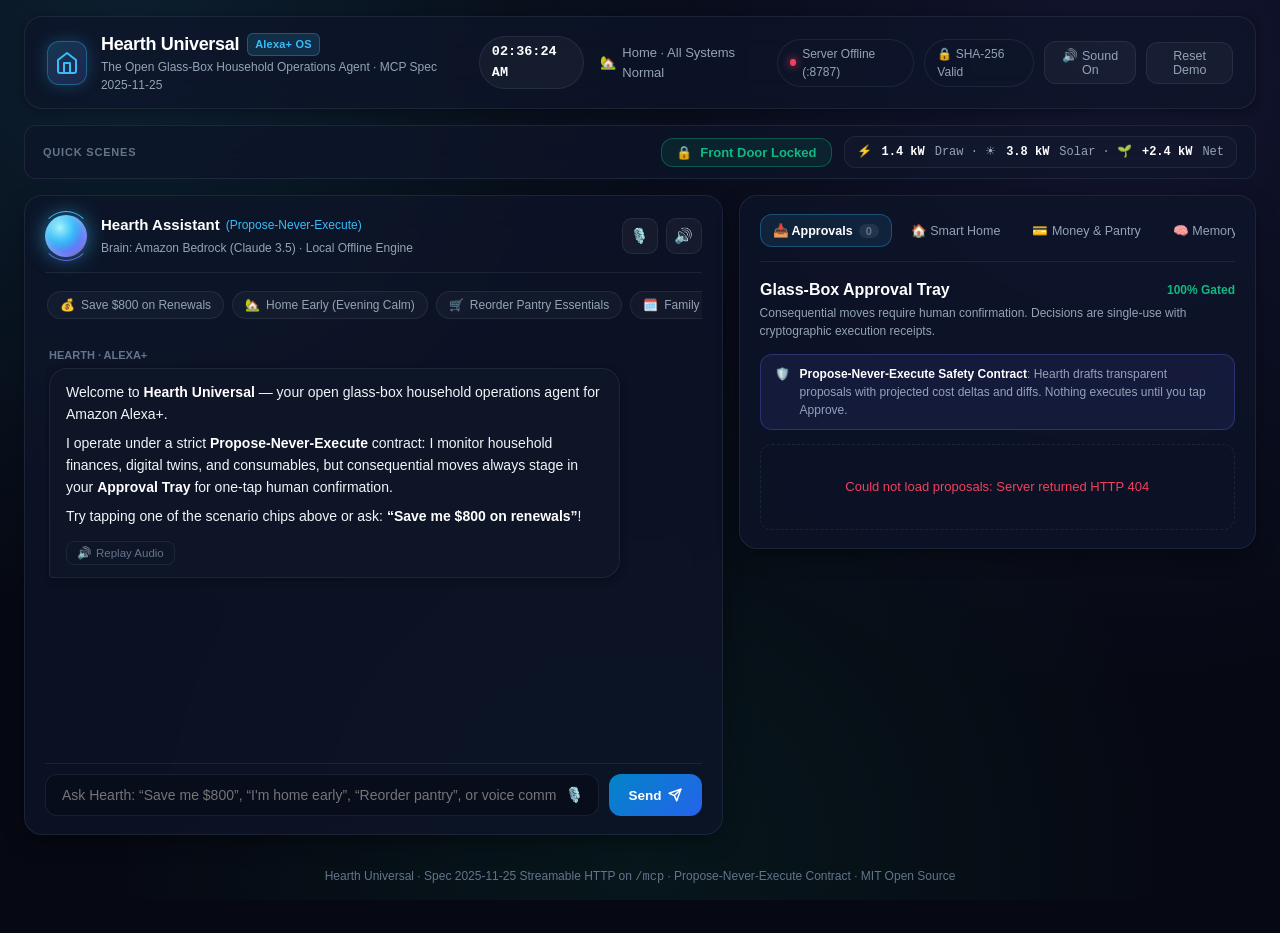
==== commit 562caa6b: "feat(ui): rebuild clean, modern Glass-Box OS UI from scratch" ====
--- a/web/index.html
+++ b/web/index.html
@@ -1,1224 +1,2014 @@
 <!doctype html>
 <html lang="en">
 <head>
-<meta charset="utf-8"/>
-<meta name="viewport" content="width=device-width, initial-scale=1, viewport-fit=cover"/>
-<meta name="theme-color" content="#06080F"/>
-<title>Hearth Universal — Ambient Operations Engine (Alexa+ MCP 2025-11-25)</title>
-<link rel="icon" href="data:image/svg+xml,<svg xmlns='http://www.w3.org/2000/svg' viewBox='0 0 100 100'><defs><radialGradient id='g' cx='35%25' cy='35%25' r='65%25'><stop offset='0%25' stop-color='%2338bdf8'/><stop offset='60%25' stop-color='%236366f1'/><stop offset='100%25' stop-color='%2306080f'/></radialGradient></defs><circle cx='50' cy='50' r='46' fill='url(%23g)'/><circle cx='50' cy='50' r='20' fill='%2306080f'/><circle cx='50' cy='50' r='10' fill='%2338bdf8'/></svg>"/>
-<link rel="manifest" href="manifest.json"/>
-<link rel="preconnect" href="https://fonts.googleapis.com">
-<link rel="preconnect" href="https://fonts.gstatic.com" crossorigin>
-<link href="https://fonts.googleapis.com/css2?family=Plus+Jakarta+Sans:wght@300;400;500;600;700;800&family=JetBrains+Mono:wght@400;500;600;700&display=swap" rel="stylesheet">
-
-<!-- Three.js for Chromatic Fluid WebGL Shader -->
-<script src="/vendor/three.min.js" onerror="this.onerror=null;this.src='https://cdnjs.cloudflare.com/ajax/libs/three.js/r128/three.min.js'"></script>
-
-<style>
-:root {
-  --bg-deep: #06080f;
-  --bg-surface: rgba(13, 17, 28, 0.72);
-  --bg-surface-elevated: rgba(18, 24, 38, 0.85);
-  --bg-card: rgba(15, 20, 32, 0.8);
-  --bg-card-hover: rgba(22, 30, 48, 0.9);
-  --bg-chip: rgba(255, 255, 255, 0.04);
-  --border-subtle: rgba(255, 255, 255, 0.07);
-  --border-focus: rgba(56, 189, 248, 0.5);
-  --border-hover: rgba(255, 255, 255, 0.14);
-  --text-primary: #f8fafc;
-  --text-secondary: #94a3b8;
-  --text-tertiary: #64748b;
-  --accent-cyan: #38bdf8;
-  --accent-indigo: #6366f1;
-  --accent-violet: #818cf8;
-  --accent-rose: #f43f5e;
-  --accent-emerald: #10b981;
-  --accent-amber: #f59e0b;
-  --radius-2xl: 20px;
-  --radius-xl: 16px;
-  --radius-lg: 12px;
-  --radius-md: 9px;
-  --radius-sm: 6px;
-  --radius-pill: 9999px;
-  --glow-subtle: 0 8px 32px -4px rgba(0, 0, 0, 0.5);
-  --glow-accent: 0 0 24px -2px rgba(56, 189, 248, 0.25);
-}
-
-* { box-sizing: border-box; margin: 0; padding: 0; -webkit-font-smoothing: antialiased; -moz-osx-font-smoothing: grayscale; }
-
-body {
-  background: var(--bg-deep);
-  background-image: 
-    radial-gradient(ellipse 80% 50% at 50% -10%, rgba(56, 189, 248, 0.08), transparent 70%),
-    radial-gradient(circle 700px at 80% 90%, rgba(99, 102, 241, 0.05), transparent 75%),
-    radial-gradient(circle 500px at 15% 80%, rgba(129, 140, 248, 0.04), transparent 70%);
-  color: var(--text-primary);
-  font-family: 'Plus Jakarta Sans', -apple-system, BlinkMacSystemFont, "Segoe UI", Roboto, sans-serif;
-  line-height: 1.5;
-  min-height: 100vh;
-  padding: 16px 20px 40px 20px;
-  overflow-x: hidden;
-}
-
-code, pre, .font-mono {
-  font-family: 'JetBrains Mono', ui-monospace, SFMono-Regular, Menlo, monospace;
-}
-
-/* Master Wrap */
-.app-container {
-  max-width: 1440px;
-  margin: 0 auto;
-}
-
-/* Glassmorphism Surface Base (Linear / Apple Luxury) */
-.glass-surface {
-  background: var(--bg-surface);
-  backdrop-filter: blur(28px) saturate(180%);
-  -webkit-backdrop-filter: blur(28px) saturate(180%);
-  border: 1px solid var(--border-subtle);
-  border-radius: var(--radius-xl);
-  box-shadow: var(--glow-subtle);
-  position: relative;
-  overflow: hidden;
-}
-
-.glass-surface::before {
-  content: "";
-  position: absolute;
-  top: 0; left: 0; right: 0; height: 1px;
-  background: linear-gradient(90deg, transparent, rgba(255, 255, 255, 0.12), transparent);
-  pointer-events: none;
-}
-
-/* Minimalist Top Navbar */
-header.app-header {
-  display: flex;
-  justify-content: space-between;
-  align-items: center;
-  padding: 12px 20px;
-  margin-bottom: 16px;
-  border-radius: var(--radius-xl);
-}
-
-.brand-section {
-  display: flex;
-  align-items: center;
-  gap: 12px;
-}
-
-.brand-mark {
-  width: 32px;
-  height: 32px;
-  border-radius: 9px;
-  background: linear-gradient(135deg, #0ea5e9 0%, #6366f1 100%);
-  display: flex;
-  align-items: center;
-  justify-content: center;
-  box-shadow: 0 2px 10px rgba(14, 165, 233, 0.35);
-}
-
-.brand-mark svg {
-  width: 18px;
-  height: 18px;
-  fill: #ffffff;
-}
-
-.brand-title {
-  font-size: 16px;
-  font-weight: 700;
-  letter-spacing: -0.02em;
-  color: #ffffff;
-  display: flex;
-  align-items: center;
-  gap: 8px;
-}
-
-.brand-subtitle {
-  font-size: 11.5px;
-  color: var(--text-tertiary);
-  font-weight: 500;
-}
-
-.header-badges {
-  display: flex;
-  align-items: center;
-  gap: 8px;
-}
-
-.pill-badge {
-  display: inline-flex;
-  align-items: center;
-  gap: 6px;
-  padding: 4px 10px;
-  border-radius: var(--radius-pill);
-  font-size: 11.5px;
-  font-weight: 500;
-  background: rgba(255, 255, 255, 0.04);
-  border: 1px solid var(--border-subtle);
-  color: var(--text-secondary);
-}
-
-.pill-badge.active-green {
-  color: #34d399;
-  background: rgba(16, 185, 129, 0.08);
-  border-color: rgba(16, 185, 129, 0.25);
-}
-
-.pill-badge.active-green::before {
-  content: "";
-  width: 5px;
-  height: 5px;
-  border-radius: 50%;
-  background: #34d399;
-  box-shadow: 0 0 8px #34d399;
-}
-
-.pill-badge.active-cyan {
-  color: var(--accent-cyan);
-  background: rgba(56, 189, 248, 0.08);
-  border-color: rgba(56, 189, 248, 0.25);
-}
-
-.btn-ghost {
-  background: rgba(255, 255, 255, 0.04);
-  color: var(--text-secondary);
-  border: 1px solid var(--border-subtle);
-  border-radius: var(--radius-md);
-  padding: 6px 12px;
-  font-size: 12px;
-  font-weight: 500;
-  cursor: pointer;
-  transition: all 0.2s cubic-bezier(0.16, 1, 0.3, 1);
-  display: inline-flex;
-  align-items: center;
-  gap: 6px;
-  user-select: none;
-}
-
-.btn-ghost:hover {
-  background: rgba(255, 255, 255, 0.08);
-  color: #ffffff;
-  border-color: var(--border-hover);
-}
-
-/* ==========================================================================
-   Centerpiece: Apple Intelligence Fluid Chromatic AI Hero
-   ========================================================================== */
-.hero-orb-card {
-  padding: 24px 28px;
-  margin-bottom: 16px;
-  display: flex;
-  align-items: center;
-  justify-content: space-between;
-  border-radius: var(--radius-2xl);
-  background: linear-gradient(135deg, rgba(15, 23, 42, 0.7) 0%, rgba(13, 17, 28, 0.85) 100%);
-  gap: 24px;
-}
-
-@media (max-width: 860px) {
-  .hero-orb-card {
-    flex-direction: column;
-    text-align: center;
-  }
-}
-
-.orb-visual-wrap {
-  width: 140px;
-  height: 140px;
-  position: relative;
-  flex-shrink: 0;
-  cursor: pointer;
-}
-
-#fluidOrbCanvas {
-  width: 140px;
-  height: 140px;
-  border-radius: 50%;
-  filter: drop-shadow(0 0 28px rgba(56, 189, 248, 0.35));
-  transition: transform 0.3s cubic-bezier(0.34, 1.56, 0.64, 1), filter 0.3s ease;
-}
-
-.orb-visual-wrap:hover #fluidOrbCanvas {
-  transform: scale(1.06);
-  filter: drop-shadow(0 0 38px rgba(56, 189, 248, 0.55));
-}
-
-.hero-meta {
-  flex: 1;
-}
-
-.hero-status-tag {
-  display: inline-flex;
-  align-items: center;
-  gap: 6px;
-  font-size: 11px;
-  font-weight: 600;
-  letter-spacing: 0.05em;
-  text-transform: uppercase;
-  color: var(--accent-cyan);
-  margin-bottom: 6px;
-}
-
-.hero-headline {
-  font-size: 22px;
-  font-weight: 700;
-  letter-spacing: -0.025em;
-  color: #ffffff;
-  margin-bottom: 6px;
-  line-height: 1.3;
-}
-
-.hero-subtext {
-  font-size: 13.5px;
-  color: var(--text-secondary);
-  line-height: 1.5;
-  max-width: 680px;
-}
-
-.hero-telemetry-strip {
-  display: flex;
-  gap: 16px;
-  align-items: center;
-  margin-top: 14px;
-  flex-wrap: wrap;
-}
-
-.telemetry-item {
-  display: flex;
-  align-items: center;
-  gap: 6px;
-  font-size: 12px;
-  color: var(--text-tertiary);
-}
-
-.telemetry-item strong {
-  color: var(--text-primary);
-  font-weight: 600;
-}
-
-/* Quick Prompt Pills */
-.prompt-chips-container {
-  display: flex;
-  gap: 7px;
-  padding: 10px 0 0 0;
-  overflow-x: auto;
-  white-space: nowrap;
-  scrollbar-width: none;
-}
-.prompt-chips-container::-webkit-scrollbar { display: none; }
-
-.prompt-chip {
-  padding: 6px 13px;
-  background: rgba(255, 255, 255, 0.04);
-  border: 1px solid var(--border-subtle);
-  border-radius: var(--radius-pill);
-  font-size: 12px;
-  font-weight: 500;
-  color: #cbd5e1;
-  cursor: pointer;
-  transition: all 0.2s cubic-bezier(0.16, 1, 0.3, 1);
-  display: inline-flex;
-  align-items: center;
-  gap: 6px;
-  user-select: none;
-}
-
-.prompt-chip:hover {
-  background: rgba(56, 189, 248, 0.1);
-  border-color: rgba(56, 189, 248, 0.35);
-  color: #ffffff;
-  transform: translateY(-1px);
-}
-
-/* ==========================================================================
-   Master Split Grid
-   ========================================================================== */
-.main-grid {
-  display: grid;
-  grid-template-columns: 1.15fr 1fr;
-  gap: 16px;
-}
-
-@media (max-width: 1080px) {
-  .main-grid { grid-template-columns: 1fr; }
-}
-
-.panel-card {
-  display: flex;
-  flex-direction: column;
-  height: calc(100vh - 280px);
-  min-height: 560px;
-}
-
-.panel-header {
-  padding: 14px 20px;
-  border-bottom: 1px solid var(--border-subtle);
-  display: flex;
-  justify-content: space-between;
-  align-items: center;
-}
-
-.panel-title {
-  font-size: 13.5px;
-  font-weight: 700;
-  letter-spacing: -0.01em;
-  color: #ffffff;
-  display: flex;
-  align-items: center;
-  gap: 8px;
-}
-
-/* Chat Stream */
-.chat-stream {
-  flex: 1;
-  overflow-y: auto;
-  padding: 20px;
-  display: flex;
-  flex-direction: column;
-  gap: 14px;
-  scroll-behavior: smooth;
-}
-
-.chat-entry {
-  max-width: 88%;
-  padding: 13px 17px;
-  border-radius: var(--radius-lg);
-  font-size: 13.5px;
-  line-height: 1.6;
-  position: relative;
-  word-break: break-word;
-  animation: fadeIn 0.2s ease forwards;
-}
-
-@keyframes fadeIn {
-  from { opacity: 0; transform: translateY(6px); }
-  to { opacity: 1; transform: translateY(0); }
-}
-
-.chat-user {
-  align-self: flex-end;
-  background: linear-gradient(135deg, #1e40af 0%, #2563eb 100%);
-  color: #ffffff;
-  border-bottom-right-radius: 4px;
-  box-shadow: 0 4px 16px rgba(37, 99, 235, 0.25);
-  border: 1px solid rgba(255, 255, 255, 0.12);
-}
-
-.chat-assistant {
-  align-self: flex-start;
-  background: var(--bg-surface-elevated);
-  border: 1px solid var(--border-subtle);
-  color: var(--text-primary);
-  border-bottom-left-radius: 4px;
-  box-shadow: 0 4px 20px rgba(0, 0, 0, 0.25);
-}
-
-.chat-header-meta {
-  display: flex;
-  justify-content: space-between;
-  align-items: center;
-  margin-bottom: 6px;
-  font-size: 11px;
-  color: var(--text-tertiary);
-}
-
-.btn-speak-listen {
-  background: transparent;
-  border: none;
-  color: var(--accent-cyan);
-  cursor: pointer;
-  padding: 2px 6px;
-  font-size: 11.5px;
-  font-weight: 500;
-  border-radius: var(--radius-sm);
-  display: inline-flex;
-  align-items: center;
-  gap: 4px;
-}
-
-.btn-speak-listen:hover {
-  background: rgba(56, 189, 248, 0.1);
-}
-
-/* Linear-style ReAct Timeline */
-.pipeline-drawer {
-  margin: 0 18px 12px 18px;
-  background: rgba(10, 14, 24, 0.6);
-  border: 1px solid var(--border-subtle);
-  border-radius: var(--radius-md);
-  padding: 10px 14px;
-}
-
-.pipeline-header {
-  display: flex;
-  justify-content: space-between;
-  align-items: center;
-  font-size: 11.5px;
-  font-weight: 600;
-  color: var(--text-secondary);
-}
-
-.pipeline-flow {
-  display: flex;
-  align-items: center;
-  gap: 8px;
-  overflow-x: auto;
-  padding-top: 8px;
-}
-
-.pipeline-step {
-  display: inline-flex;
-  align-items: center;
-  gap: 6px;
-  background: rgba(255, 255, 255, 0.04);
-  border: 1px solid var(--border-subtle);
-  border-radius: var(--radius-pill);
-  padding: 4px 10px;
-  font-size: 11px;
-  color: var(--text-secondary);
-  white-space: nowrap;
-}
-
-.pipeline-step.step-success {
-  border-color: rgba(16, 185, 129, 0.3);
-  color: #34d399;
-}
-
-.pipeline-step.step-gated {
-  border-color: rgba(245, 158, 11, 0.3);
-  color: #fbbf24;
-}
-
-/* Input Area */
-.input-section {
-  padding: 14px 18px;
-  background: rgba(10, 14, 24, 0.7);
-  border-top: 1px solid var(--border-subtle);
-  display: flex;
-  flex-direction: column;
-  gap: 8px;
-}
-
-.input-box-row {
-  display: flex;
-  gap: 8px;
-  align-items: center;
-}
-
-.chat-input-field {
-  flex: 1;
-  background: rgba(255, 255, 255, 0.03);
-  border: 1px solid var(--border-subtle);
-  color: #ffffff;
-  padding: 11px 16px;
-  border-radius: var(--radius-lg);
-  font-size: 14px;
-  outline: none;
-  transition: all 0.2s ease;
-}
-
-.chat-input-field:focus {
-  border-color: var(--border-focus);
-  box-shadow: 0 0 16px rgba(56, 189, 248, 0.2);
-  background: rgba(255, 255, 255, 0.05);
-}
-
-.btn-send {
-  background: linear-gradient(135deg, #0ea5e9 0%, #3b82f6 100%);
-  color: #ffffff;
-  border: none;
-  border-radius: var(--radius-lg);
-  padding: 0 18px;
-  height: 42px;
-  font-size: 13.5px;
-  font-weight: 600;
-  cursor: pointer;
-  transition: all 0.2s cubic-bezier(0.16, 1, 0.3, 1);
-  box-shadow: 0 2px 12px rgba(14, 165, 233, 0.3);
-}
-
-.btn-send:hover {
-  filter: brightness(1.1);
-  transform: translateY(-1px);
-}
-
-.btn-mic {
-  width: 42px;
-  height: 42px;
-  border-radius: var(--radius-lg);
-  border: 1px solid var(--border-subtle);
-  background: rgba(255, 255, 255, 0.04);
-  color: var(--accent-cyan);
-  font-size: 17px;
-  cursor: pointer;
-  display: flex;
-  align-items: center;
-  justify-content: center;
-  transition: all 0.2s;
-}
-
-.btn-mic:hover {
-  background: rgba(56, 189, 248, 0.1);
-  border-color: rgba(56, 189, 248, 0.3);
-}
-
-.btn-mic.recording {
-  background: #ef4444;
-  color: #ffffff;
-  border-color: #ef4444;
-  animation: micPulse 1.2s infinite;
-}
-
-@keyframes micPulse {
-  0% { box-shadow: 0 0 0 0 rgba(239, 68, 68, 0.7); }
-  70% { box-shadow: 0 0 0 12px rgba(239, 68, 68, 0); }
-  100% { box-shadow: 0 0 0 0 rgba(239, 68, 68, 0); }
-}
-
-.input-sub-row {
-  display: flex;
-  justify-content: space-between;
-  align-items: center;
-  font-size: 11.5px;
-  color: var(--text-tertiary);
-}
-
-.select-clean {
-  background: transparent;
-  border: 1px solid var(--border-subtle);
-  color: var(--text-secondary);
-  padding: 4px 8px;
-  border-radius: var(--radius-sm);
-  font-size: 11.5px;
-  outline: none;
-  cursor: pointer;
-}
-
-/* ==========================================================================
-   Right Panel: Executive Glass-Box Tabs & Decks
-   ========================================================================== */
-.deck-tabs-nav {
-  display: flex;
-  border-bottom: 1px solid var(--border-subtle);
-  background: rgba(10, 14, 24, 0.4);
-}
-
-.deck-tab-btn {
-  flex: 1;
-  padding: 13px 12px;
-  text-align: center;
-  background: transparent;
-  border: none;
-  border-bottom: 2px solid transparent;
-  color: var(--text-secondary);
-  font-size: 12.5px;
-  font-weight: 600;
-  cursor: pointer;
-  transition: all 0.2s cubic-bezier(0.16, 1, 0.3, 1);
-  display: flex;
-  align-items: center;
-  justify-content: center;
-  gap: 6px;
-}
-
-.deck-tab-btn:hover {
-  color: #ffffff;
-}
-
-.deck-tab-btn.active {
-  color: #ffffff;
-  border-bottom-color: var(--accent-cyan);
-  background: rgba(255, 255, 255, 0.02);
-}
-
-.deck-content-pane {
-  padding: 18px;
-  flex: 1;
-  overflow-y: auto;
-}
-
-/* Proposal Contract Cards */
-.proposal-card {
-  background: var(--bg-card);
-  border: 1px solid var(--border-subtle);
-  border-radius: var(--radius-lg);
-  padding: 16px 18px;
-  margin-bottom: 14px;
-  transition: all 0.2s cubic-bezier(0.16, 1, 0.3, 1);
-}
-
-.proposal-card:hover {
-  border-color: var(--border-hover);
-  transform: translateY(-1px);
-}
-
-.proposal-top {
-  display: flex;
-  justify-content: space-between;
-  align-items: flex-start;
-  margin-bottom: 10px;
-}
-
-.proposal-name {
-  font-size: 14px;
-  font-weight: 700;
-  color: #ffffff;
-}
-
-.proposal-meta-tag {
-  font-size: 11px;
-  color: var(--text-tertiary);
-  margin-top: 2px;
-}
-
-.proposal-diff-box {
-  background: rgba(6, 9, 18, 0.7);
-  border: 1px solid var(--border-subtle);
-  border-radius: var(--radius-md);
-  padding: 10px 12px;
-  font-size: 12px;
-  color: #cbd5e1;
-  margin: 10px 0;
-  line-height: 1.5;
-}
-
-.proposal-actions {
-  display: flex;
-  gap: 8px;
-  align-items: center;
-}
-
-.btn-approve {
-  background: #10b981;
-  color: #ffffff;
-  border: none;
-  border-radius: var(--radius-md);
-  padding: 7px 16px;
-  font-size: 12.5px;
-  font-weight: 600;
-  cursor: pointer;
-  display: inline-flex;
-  align-items: center;
-  gap: 6px;
-  transition: all 0.2s;
-}
-
-.btn-approve:hover {
-  background: #059669;
-  transform: translateY(-1px);
-}
-
-.btn-reject {
-  background: transparent;
-  color: #94a3b8;
-  border: 1px solid var(--border-subtle);
-  border-radius: var(--radius-md);
-  padding: 7px 14px;
-  font-size: 12.5px;
-  font-weight: 500;
-  cursor: pointer;
-  transition: all 0.2s;
-}
-
-.btn-reject:hover {
-  color: #f87171;
-  border-color: rgba(239, 68, 68, 0.3);
-}
-
-/* Smart Twin Widgets */
-.section-heading {
-  font-size: 11.5px;
-  font-weight: 700;
-  text-transform: uppercase;
-  letter-spacing: 0.06em;
-  color: var(--text-tertiary);
-  margin-bottom: 10px;
-}
-
-.scenes-grid {
-  display: grid;
-  grid-template-columns: repeat(auto-fit, minmax(95px, 1fr));
-  gap: 8px;
-  margin-bottom: 18px;
-}
-
-.scene-btn {
-  background: var(--bg-card);
-  border: 1px solid var(--border-subtle);
-  border-radius: var(--radius-md);
-  color: var(--text-secondary);
-  padding: 10px 8px;
-  font-size: 11.5px;
-  font-weight: 600;
-  cursor: pointer;
-  transition: all 0.2s;
-  text-align: center;
-}
-
-.scene-btn:hover {
-  border-color: var(--accent-cyan);
-  color: #ffffff;
-  background: rgba(56, 189, 248, 0.06);
-}
-
-.scene-btn.active {
-  background: rgba(56, 189, 248, 0.12);
-  border-color: var(--accent-cyan);
-  color: #ffffff;
-}
-
-.device-cards-grid {
-  display: grid;
-  grid-template-columns: 1fr 1fr;
-  gap: 12px;
-  margin-bottom: 18px;
-}
-
-@media (max-width: 600px) {
-  .device-cards-grid { grid-template-columns: 1fr; }
-}
-
-.device-tile {
-  background: var(--bg-card);
-  border: 1px solid var(--border-subtle);
-  border-radius: var(--radius-lg);
-  padding: 14px;
-  transition: all 0.2s;
-}
-
-.device-tile:hover {
-  border-color: var(--border-hover);
-}
-
-.device-tile-top {
-  display: flex;
-  justify-content: space-between;
-  align-items: center;
-  margin-bottom: 8px;
-}
-
-.device-name {
-  font-size: 13px;
-  font-weight: 600;
-  color: #ffffff;
-}
-
-.slider-clean {
-  width: 100%;
-  accent-color: var(--accent-cyan);
-  height: 5px;
-  border-radius: 4px;
-  outline: none;
-  cursor: pointer;
-  background: rgba(255, 255, 255, 0.1);
-}
-
-.stepper-row {
-  display: flex;
-  justify-content: space-between;
-  align-items: center;
-  margin-top: 8px;
-}
-
-.temp-val {
-  font-size: 22px;
-  font-weight: 700;
-  color: var(--accent-cyan);
-}
-
-.btn-circle {
-  width: 30px;
-  height: 30px;
-  border-radius: 50%;
-  border: 1px solid var(--border-subtle);
-  background: rgba(255, 255, 255, 0.05);
-  color: #ffffff;
-  font-size: 14px;
-  cursor: pointer;
-  display: flex;
-  align-items: center;
-  justify-content: center;
-}
-
-.btn-circle:hover {
-  border-color: var(--accent-cyan);
-  background: rgba(56, 189, 248, 0.15);
-}
-
-.telemetry-banner {
-  background: rgba(10, 14, 24, 0.6);
-  border: 1px solid var(--border-subtle);
-  border-radius: var(--radius-lg);
-  padding: 14px 18px;
-  display: flex;
-  justify-content: space-around;
-  text-align: center;
-}
-
-.telemetry-big-val {
-  font-size: 18px;
-  font-weight: 700;
-  color: #ffffff;
-  margin-top: 2px;
-}
-
-/* Commerce Items */
-.commerce-row {
-  display: flex;
-  justify-content: space-between;
-  align-items: center;
-  padding: 11px 14px;
-  background: var(--bg-card);
-  border: 1px solid var(--border-subtle);
-  border-radius: var(--radius-md);
-  margin-bottom: 8px;
-}
-
-.progress-track {
-  width: 80px;
-  height: 5px;
-  border-radius: 3px;
-  background: rgba(255, 255, 255, 0.1);
-  overflow: hidden;
-  margin-top: 4px;
-}
-
-.progress-fill {
-  height: 100%;
-  border-radius: 3px;
-}
-
-/* Modal Dialog */
-dialog#auditDialog {
-  margin: auto;
-  border: 1px solid var(--border-subtle);
-  border-radius: var(--radius-xl);
-  background: rgba(10, 14, 24, 0.95);
-  color: var(--text-primary);
-  max-width: 850px;
-  width: 90%;
-  padding: 24px;
-  box-shadow: 0 20px 60px rgba(0, 0, 0, 0.8);
-  backdrop-filter: blur(28px);
-}
-
-dialog::backdrop {
-  background: rgba(0, 0, 0, 0.75);
-  backdrop-filter: blur(6px);
-}
-
-.dialog-header {
-  display: flex;
-  justify-content: space-between;
-  align-items: center;
-  margin-bottom: 16px;
-  padding-bottom: 12px;
-  border-bottom: 1px solid var(--border-subtle);
-}
-
-.table-clean {
-  width: 100%;
-  border-collapse: collapse;
-  font-size: 12px;
-  font-family: 'JetBrains Mono', monospace;
-}
-
-.table-clean th, .table-clean td {
-  padding: 8px 12px;
-  text-align: left;
-  border-bottom: 1px solid rgba(255, 255, 255, 0.05);
-}
-
-.table-clean th {
-  color: var(--text-tertiary);
-  font-weight: 500;
-}
-</style>
+  <meta charset="utf-8"/>
+  <meta name="viewport" content="width=device-width, initial-scale=1.0"/>
+  <meta name="theme-color" content="#060913"/>
+  <meta name="description" content="Hearth Universal — The Open Glass-Box Household Operations Agent for Amazon Alexa+."/>
+  <title>Hearth Universal · Alexa+ Glass-Box Household OS</title>
+  <link rel="icon" href="data:image/svg+xml,%3Csvg xmlns='http://www.w3.org/2000/svg' viewBox='0 0 100 100'%3E%3Cdefs%3E%3ClinearGradient id='grad' x1='0%25' y1='0%25' x2='100%25' y2='100%25'%3E%3Cstop offset='0%25' stop-color='%2338bdf8'/%3E%3Cstop offset='50%25' stop-color='%236366f1'/%3E%3Cstop offset='100%25' stop-color='%2310b981'/%3E%3C/linearGradient%3E%3C/defs%3E%3Ccircle cx='50' cy='50' r='46' fill='%23080d1a' stroke='url(%23grad)' stroke-width='4'/%3E%3Cpath d='M50 20 L74 42 L66 42 L66 74 L54 74 L54 56 L46 56 L46 74 L34 74 L34 42 L26 42 Z' fill='url(%23grad)'/%3E%3C/svg%3E"/>
+  <link rel="manifest" href="manifest.json"/>
+  <style>
+    /* =========================================================================
+       HEARTH UNIVERSAL — PREMIUM GLASS-BOX HOUSEHOLD OS
+       Modern Clean Design System: Linear / Apple / Echo Show 21 Command Surface
+       ========================================================================= */
+    :root {
+      --bg: #060913;
+      --bg-surface: #0a0f1e;
+      --bg-card: rgba(14, 22, 42, 0.72);
+      --bg-card-solid: #0e162a;
+      --bg-card-hover: rgba(20, 32, 60, 0.85);
+      --bg-input: #080d1c;
+      --border: rgba(148, 163, 184, 0.12);
+      --border-light: rgba(148, 163, 184, 0.22);
+      --border-focus: rgba(56, 189, 248, 0.5);
+
+      --text: #f1f5f9;
+      --text-muted: #94a3b8;
+      --text-dim: #64748b;
+      --text-bright: #ffffff;
+
+      --cyan: #38bdf8;
+      --cyan-glow: rgba(56, 189, 248, 0.25);
+      --indigo: #6366f1;
+      --indigo-glow: rgba(99, 102, 241, 0.25);
+      --emerald: #10b981;
+      --emerald-glow: rgba(16, 185, 129, 0.25);
+      --amber: #f59e0b;
+      --amber-glow: rgba(245, 158, 11, 0.25);
+      --rose: #f43f5e;
+      --rose-glow: rgba(244, 63, 94, 0.25);
+
+      --radius-sm: 8px;
+      --radius-md: 12px;
+      --radius-lg: 18px;
+      --radius-full: 9999px;
+
+      --font: -apple-system, BlinkMacSystemFont, "Segoe UI", Roboto, "Inter", -system-ui, sans-serif;
+      --font-mono: ui-monospace, SFMono-Regular, Menlo, Monaco, Consolas, "Liberation Mono", monospace;
+
+      --shadow-sm: 0 2px 8px rgba(0, 0, 0, 0.3);
+      --shadow-md: 0 8px 24px -4px rgba(0, 0, 0, 0.45);
+      --shadow-glow: 0 0 32px -4px var(--cyan-glow);
+    }
+
+    * {
+      box-sizing: border-box;
+      margin: 0;
+      padding: 0;
+    }
+
+    body {
+      background-color: var(--bg);
+      color: var(--text);
+      font-family: var(--font);
+      font-size: 14.5px;
+      line-height: 1.5;
+      min-height: 100vh;
+      display: flex;
+      flex-direction: column;
+      background-image: 
+        radial-gradient(circle at 10% 5%, rgba(56, 189, 248, 0.12) 0%, transparent 40%),
+        radial-gradient(circle at 88% 8%, rgba(99, 102, 241, 0.12) 0%, transparent 45%),
+        radial-gradient(circle at 50% 95%, rgba(16, 185, 129, 0.08) 0%, transparent 50%);
+      background-attachment: fixed;
+      -webkit-font-smoothing: antialiased;
+      -moz-osx-font-smoothing: grayscale;
+    }
+
+    /* Scrollbar */
+    ::-webkit-scrollbar {
+      width: 6px;
+      height: 6px;
+    }
+    ::-webkit-scrollbar-track {
+      background: transparent;
+    }
+    ::-webkit-scrollbar-thumb {
+      background: rgba(148, 163, 184, 0.2);
+      border-radius: var(--radius-full);
+    }
+    ::-webkit-scrollbar-thumb:hover {
+      background: rgba(148, 163, 184, 0.4);
+    }
+
+    /* Layout Wrapper */
+    .app-container {
+      width: 100%;
+      max-width: 1560px;
+      margin: 0 auto;
+      padding: 16px 24px 32px;
+      display: flex;
+      flex-direction: column;
+      gap: 16px;
+      flex: 1;
+    }
+
+    /* =========================================================================
+       1. HEADER BAR
+       ========================================================================= */
+    .header-bar {
+      display: flex;
+      align-items: center;
+      justify-content: space-between;
+      gap: 16px;
+      padding: 14px 22px;
+      background: var(--bg-card);
+      border: 1px solid var(--border);
+      border-radius: var(--radius-lg);
+      backdrop-filter: blur(18px);
+      -webkit-backdrop-filter: blur(18px);
+      box-shadow: var(--shadow-sm);
+    }
+
+    .brand-section {
+      display: flex;
+      align-items: center;
+      gap: 14px;
+    }
+
+    .brand-icon-wrapper {
+      position: relative;
+      width: 44px;
+      height: 44px;
+      display: flex;
+      align-items: center;
+      justify-content: center;
+      border-radius: 12px;
+      background: linear-gradient(135deg, rgba(56, 189, 248, 0.2), rgba(99, 102, 241, 0.2));
+      border: 1px solid rgba(56, 189, 248, 0.35);
+      box-shadow: 0 0 16px rgba(56, 189, 248, 0.25);
+    }
+
+    .brand-icon-wrapper svg {
+      width: 24px;
+      height: 24px;
+      fill: none;
+      stroke: var(--cyan);
+      stroke-width: 2;
+      stroke-linecap: round;
+      stroke-linejoin: round;
+    }
+
+    .brand-titles h1 {
+      font-size: 18px;
+      font-weight: 700;
+      letter-spacing: -0.3px;
+      color: var(--text-bright);
+      display: flex;
+      align-items: center;
+      gap: 8px;
+    }
+
+    .brand-titles h1 .alexa-tag {
+      font-size: 11px;
+      font-weight: 600;
+      padding: 2px 7px;
+      border-radius: 6px;
+      background: rgba(56, 189, 248, 0.15);
+      color: var(--cyan);
+      border: 1px solid rgba(56, 189, 248, 0.3);
+      letter-spacing: 0.2px;
+    }
+
+    .brand-titles p {
+      font-size: 12px;
+      color: var(--text-muted);
+    }
+
+    .header-ambient {
+      display: flex;
+      align-items: center;
+      gap: 16px;
+      font-size: 13px;
+      color: var(--text-muted);
+    }
+
+    .clock-display {
+      font-family: var(--font-mono);
+      font-size: 13.5px;
+      font-weight: 600;
+      color: var(--text-bright);
+      background: rgba(255, 255, 255, 0.04);
+      padding: 5px 12px;
+      border-radius: var(--radius-full);
+      border: 1px solid var(--border);
+    }
+
+    .ambient-weather {
+      display: flex;
+      align-items: center;
+      gap: 6px;
+    }
+
+    .header-actions {
+      display: flex;
+      align-items: center;
+      gap: 10px;
+    }
+
+    .status-badge {
+      display: inline-flex;
+      align-items: center;
+      gap: 6px;
+      padding: 5px 12px;
+      border-radius: var(--radius-full);
+      font-size: 12px;
+      font-weight: 500;
+      background: rgba(14, 22, 42, 0.8);
+      border: 1px solid var(--border);
+      color: var(--text-muted);
+    }
+
+    .status-badge .beacon {
+      width: 7px;
+      height: 7px;
+      border-radius: 50%;
+      background: var(--emerald);
+      box-shadow: 0 0 8px var(--emerald);
+    }
+
+    .status-badge.warning .beacon {
+      background: var(--amber);
+      box-shadow: 0 0 8px var(--amber);
+    }
+
+    .status-badge.danger .beacon {
+      background: var(--rose);
+      box-shadow: 0 0 8px var(--rose);
+    }
+
+    .header-btn {
+      display: inline-flex;
+      align-items: center;
+      gap: 6px;
+      padding: 6px 12px;
+      border-radius: var(--radius-md);
+      font-size: 12.5px;
+      font-weight: 500;
+      cursor: pointer;
+      background: rgba(255, 255, 255, 0.04);
+      border: 1px solid var(--border);
+      color: var(--text-muted);
+      transition: all 0.2s ease;
+    }
+
+    .header-btn:hover {
+      background: rgba(255, 255, 255, 0.09);
+      color: var(--text-bright);
+      border-color: var(--border-light);
+    }
+
+    .header-btn.danger-hover:hover {
+      background: rgba(244, 63, 94, 0.15);
+      color: var(--rose);
+      border-color: rgba(244, 63, 94, 0.4);
+    }
+
+    /* =========================================================================
+       2. AMBIENT SCENE STRIP & PERIMETER BAR
+       ========================================================================= */
+    .scene-perimeter-bar {
+      display: flex;
+      align-items: center;
+      justify-content: space-between;
+      gap: 16px;
+      padding: 10px 18px;
+      background: var(--bg-card);
+      border: 1px solid var(--border);
+      border-radius: var(--radius-md);
+      backdrop-filter: blur(14px);
+      -webkit-backdrop-filter: blur(14px);
+      overflow-x: auto;
+    }
+
+    .scene-group {
+      display: flex;
+      align-items: center;
+      gap: 8px;
+      flex-wrap: nowrap;
+    }
+
+    .scene-label {
+      font-size: 11px;
+      text-transform: uppercase;
+      letter-spacing: 0.8px;
+      font-weight: 600;
+      color: var(--text-dim);
+      margin-right: 4px;
+      white-space: nowrap;
+    }
+
+    .scene-btn {
+      display: inline-flex;
+      align-items: center;
+      gap: 7px;
+      padding: 7px 14px;
+      border-radius: var(--radius-md);
+      font-size: 13px;
+      font-weight: 500;
+      color: var(--text-muted);
+      background: rgba(255, 255, 255, 0.03);
+      border: 1px solid var(--border);
+      cursor: pointer;
+      white-space: nowrap;
+      transition: all 0.18s ease;
+    }
+
+    .scene-btn:hover {
+      color: var(--text-bright);
+      border-color: rgba(56, 189, 248, 0.4);
+      background: rgba(56, 189, 248, 0.08);
+      transform: translateY(-1px);
+    }
+
+    .scene-btn.active {
+      color: var(--text-bright);
+      border-color: var(--amber);
+      background: rgba(245, 158, 11, 0.12);
+      box-shadow: 0 0 14px var(--amber-glow);
+    }
+
+    .scene-btn .scene-dot {
+      width: 7px;
+      height: 7px;
+      border-radius: 50%;
+      background: var(--text-dim);
+      transition: all 0.2s ease;
+    }
+
+    .scene-btn.active .scene-dot {
+      background: var(--amber);
+      box-shadow: 0 0 8px var(--amber);
+    }
+
+    .telemetry-group {
+      display: flex;
+      align-items: center;
+      gap: 12px;
+      flex-shrink: 0;
+    }
+
+    .lock-toggle-pill {
+      display: inline-flex;
+      align-items: center;
+      gap: 8px;
+      padding: 6px 14px;
+      border-radius: var(--radius-md);
+      font-size: 13px;
+      font-weight: 600;
+      cursor: pointer;
+      border: 1px solid var(--border);
+      background: rgba(255, 255, 255, 0.03);
+      color: var(--text);
+      transition: all 0.2s ease;
+      white-space: nowrap;
+    }
+
+    .lock-toggle-pill.locked {
+      border-color: rgba(16, 185, 129, 0.35);
+      background: rgba(16, 185, 129, 0.1);
+      color: var(--emerald);
+    }
+
+    .lock-toggle-pill.unlocked {
+      border-color: rgba(244, 63, 94, 0.45);
+      background: rgba(244, 63, 94, 0.15);
+      color: var(--rose);
+      box-shadow: 0 0 12px var(--rose-glow);
+      animation: pulse-warn 2s infinite;
+    }
+
+    @keyframes pulse-warn {
+      0%, 100% { opacity: 1; }
+      50% { opacity: 0.75; }
+    }
+
+    .energy-readout {
+      display: inline-flex;
+      align-items: center;
+      gap: 10px;
+      font-size: 12px;
+      font-family: var(--font-mono);
+      color: var(--text-muted);
+      padding: 6px 12px;
+      border-radius: var(--radius-md);
+      background: rgba(255, 255, 255, 0.02);
+      border: 1px solid var(--border);
+      white-space: nowrap;
+    }
+
+    .energy-readout b {
+      color: var(--text-bright);
+    }
+
+    /* =========================================================================
+       3. MAIN COMMAND SURFACE (2 COLUMNS)
+       ========================================================================= */
+    .command-surface {
+      display: grid;
+      grid-template-columns: minmax(0, 1.35fr) minmax(380px, 1fr);
+      gap: 16px;
+      align-items: start;
+      flex: 1;
+    }
+
+    @media (max-width: 1100px) {
+      .command-surface {
+        grid-template-columns: 1fr;
+      }
+    }
+
+    /* =========================================================================
+       COLUMN 1: ALEXA+ GLASS-BOX INTERACTION HUB
+       ========================================================================= */
+    .interaction-hub {
+      display: flex;
+      flex-direction: column;
+      gap: 14px;
+      background: var(--bg-card);
+      border: 1px solid var(--border);
+      border-radius: var(--radius-lg);
+      backdrop-filter: blur(18px);
+      -webkit-backdrop-filter: blur(18px);
+      padding: 18px 20px;
+      min-height: 640px;
+      box-shadow: var(--shadow-md);
+    }
+
+    /* Agent Presence Header */
+    .agent-presence {
+      display: flex;
+      align-items: center;
+      justify-content: space-between;
+      gap: 12px;
+      padding-bottom: 14px;
+      border-bottom: 1px solid var(--border);
+    }
+
+    .agent-avatar-status {
+      display: flex;
+      align-items: center;
+      gap: 14px;
+    }
+
+    /* Fluid Alexa Aura Orb */
+    .alexa-aura-orb {
+      position: relative;
+      width: 42px;
+      height: 42px;
+      border-radius: 50%;
+      background: radial-gradient(circle at 35% 30%, #a5f3fc, #38bdf8 35%, #6366f1 70%, #0c142b 100%);
+      box-shadow: 0 0 20px rgba(56, 189, 248, 0.6), inset 0 0 10px rgba(255, 255, 255, 0.4);
+      transition: all 0.3s ease;
+      flex-shrink: 0;
+    }
+
+    .alexa-aura-orb::after {
+      content: "";
+      position: absolute;
+      inset: -4px;
+      border-radius: 50%;
+      border: 1.5px solid transparent;
+      border-top-color: var(--cyan);
+      border-bottom-color: var(--indigo);
+      animation: spin-aura 4s linear infinite;
+    }
+
+    @keyframes spin-aura {
+      0% { transform: rotate(0deg); }
+      100% { transform: rotate(360deg); }
+    }
+
+    .alexa-aura-orb.listening {
+      box-shadow: 0 0 30px var(--rose-glow), 0 0 10px var(--rose);
+      background: radial-gradient(circle at 35% 30%, #fecdd3, #f43f5e 45%, #9f1239 100%);
+    }
+
+    .alexa-aura-orb.thinking {
+      animation: pulse-thinking 1.2s ease-in-out infinite alternate;
+    }
+
+    @keyframes pulse-thinking {
+      0% { transform: scale(0.96); filter: brightness(1); }
+      100% { transform: scale(1.06); filter: brightness(1.3); }
+    }
+
+    .agent-identity strong {
+      font-size: 15px;
+      font-weight: 600;
+      color: var(--text-bright);
+      display: flex;
+      align-items: center;
+      gap: 6px;
+    }
+
+    .agent-identity small {
+      font-size: 12px;
+      color: var(--text-muted);
+    }
+
+    .agent-controls {
+      display: flex;
+      align-items: center;
+      gap: 8px;
+    }
+
+    .icon-action-btn {
+      width: 36px;
+      height: 36px;
+      border-radius: 10px;
+      background: rgba(255, 255, 255, 0.04);
+      border: 1px solid var(--border);
+      color: var(--text-muted);
+      cursor: pointer;
+      display: flex;
+      align-items: center;
+      justify-content: center;
+      font-size: 15px;
+      transition: all 0.2s ease;
+    }
+
+    .icon-action-btn:hover {
+      background: rgba(255, 255, 255, 0.09);
+      color: var(--text-bright);
+      border-color: var(--border-light);
+    }
+
+    .icon-action-btn.active {
+      background: rgba(244, 63, 94, 0.15);
+      color: var(--rose);
+      border-color: rgba(244, 63, 94, 0.4);
+      box-shadow: 0 0 12px var(--rose-glow);
+    }
+
+    /* Scenario Quick Chips */
+    .scenario-chips-container {
+      display: flex;
+      gap: 8px;
+      overflow-x: auto;
+      padding: 4px 2px 6px;
+    }
+
+    .scenario-chip {
+      display: inline-flex;
+      align-items: center;
+      gap: 6px;
+      padding: 6px 12px;
+      border-radius: var(--radius-full);
+      font-size: 12px;
+      font-weight: 500;
+      color: var(--text-muted);
+      background: rgba(255, 255, 255, 0.03);
+      border: 1px solid var(--border);
+      cursor: pointer;
+      white-space: nowrap;
+      transition: all 0.18s ease;
+    }
+
+    .scenario-chip:hover {
+      color: var(--text-bright);
+      background: rgba(56, 189, 248, 0.1);
+      border-color: rgba(56, 189, 248, 0.35);
+      transform: translateY(-1px);
+    }
+
+    /* Conversation Stream */
+    .chat-stream-box {
+      flex: 1;
+      overflow-y: auto;
+      min-height: 340px;
+      max-height: 520px;
+      display: flex;
+      flex-direction: column;
+      gap: 16px;
+      padding: 8px 4px;
+    }
+
+    .chat-bubble {
+      display: flex;
+      flex-direction: column;
+      max-width: 88%;
+      animation: message-pop 0.25s cubic-bezier(0.16, 1, 0.3, 1);
+    }
+
+    @keyframes message-pop {
+      from { opacity: 0; transform: translateY(8px); }
+      to { opacity: 1; transform: translateY(0); }
+    }
+
+    .chat-bubble.user {
+      align-self: flex-end;
+      align-items: flex-end;
+    }
+
+    .chat-bubble.alexa {
+      align-self: flex-start;
+      align-items: flex-start;
+    }
+
+    .chat-sender-tag {
+      font-size: 11px;
+      font-weight: 600;
+      color: var(--text-dim);
+      margin-bottom: 4px;
+      display: flex;
+      align-items: center;
+      gap: 6px;
+    }
+
+    .chat-bubble-content {
+      padding: 12px 16px;
+      border-radius: var(--radius-lg);
+      font-size: 14px;
+      line-height: 1.6;
+      word-break: break-word;
+    }
+
+    .chat-bubble.user .chat-bubble-content {
+      background: linear-gradient(135deg, #1e3a8a, #1e293b);
+      border: 1px solid rgba(56, 189, 248, 0.3);
+      color: #f8fafc;
+      border-bottom-right-radius: 4px;
+    }
+
+    .chat-bubble.alexa .chat-bubble-content {
+      background: #0d1527;
+      border: 1px solid var(--border);
+      color: var(--text);
+      border-bottom-left-radius: 4px;
+      box-shadow: var(--shadow-sm);
+    }
+
+    .chat-bubble-content p {
+      margin: 6px 0;
+    }
+    .chat-bubble-content p:first-child { margin-top: 0; }
+    .chat-bubble-content p:last-child { margin-bottom: 0; }
+
+    .chat-bubble-content strong {
+      color: var(--text-bright);
+      font-weight: 600;
+    }
+
+    .chat-bubble-content ul {
+      margin: 6px 0 6px 18px;
+    }
+
+    .chat-bubble-content li {
+      margin: 3px 0;
+    }
+
+    /* Embedded Actions in Message */
+    .embedded-actions-row {
+      display: flex;
+      gap: 8px;
+      margin-top: 10px;
+      flex-wrap: wrap;
+    }
+
+    .action-btn-pill {
+      display: inline-flex;
+      align-items: center;
+      gap: 6px;
+      padding: 5px 12px;
+      border-radius: var(--radius-md);
+      font-size: 12px;
+      font-weight: 600;
+      cursor: pointer;
+      background: rgba(56, 189, 248, 0.12);
+      border: 1px solid rgba(56, 189, 248, 0.3);
+      color: var(--cyan);
+      transition: all 0.2s ease;
+    }
+
+    .action-btn-pill:hover {
+      background: rgba(56, 189, 248, 0.22);
+      border-color: var(--cyan);
+      transform: translateY(-1px);
+    }
+
+    .msg-replay-btn {
+      display: inline-flex;
+      align-items: center;
+      gap: 5px;
+      margin-top: 8px;
+      padding: 4px 10px;
+      border-radius: var(--radius-sm);
+      font-size: 11.5px;
+      color: var(--text-dim);
+      background: transparent;
+      border: 1px solid var(--border);
+      cursor: pointer;
+      transition: all 0.2s ease;
+    }
+
+    .msg-replay-btn:hover {
+      color: var(--text-bright);
+      border-color: var(--border-light);
+      background: rgba(255, 255, 255, 0.04);
+    }
+
+    /* Autonomous Reasoning Trace / DAG */
+    .reasoning-dag-card {
+      margin-top: 10px;
+      border-radius: var(--radius-md);
+      background: rgba(8, 13, 26, 0.8);
+      border: 1px dashed rgba(99, 102, 241, 0.35);
+      padding: 10px 14px;
+      font-size: 12.5px;
+    }
+
+    .reasoning-dag-card summary {
+      cursor: pointer;
+      font-weight: 600;
+      color: var(--text-muted);
+      display: flex;
+      align-items: center;
+      justify-content: space-between;
+      user-select: none;
+    }
+
+    .reasoning-dag-card summary:hover {
+      color: var(--cyan);
+    }
+
+    .dag-node-list {
+      display: flex;
+      flex-direction: column;
+      gap: 8px;
+      margin-top: 10px;
+      padding-top: 8px;
+      border-top: 1px solid rgba(99, 102, 241, 0.2);
+    }
+
+    .dag-node-item {
+      display: flex;
+      align-items: flex-start;
+      gap: 10px;
+      padding: 6px 8px;
+      border-radius: var(--radius-sm);
+      background: rgba(255, 255, 255, 0.02);
+      border: 1px solid rgba(255, 255, 255, 0.04);
+    }
+
+    .dag-node-status {
+      font-size: 10.5px;
+      font-weight: 700;
+      text-transform: uppercase;
+      padding: 2px 7px;
+      border-radius: var(--radius-full);
+      letter-spacing: 0.3px;
+      flex-shrink: 0;
+      margin-top: 2px;
+    }
+
+    .dag-node-status.completed {
+      background: rgba(16, 185, 129, 0.15);
+      color: var(--emerald);
+      border: 1px solid rgba(16, 185, 129, 0.3);
+    }
+
+    .dag-node-status.gated,
+    .dag-node-status.awaiting_approval {
+      background: rgba(245, 158, 11, 0.15);
+      color: var(--amber);
+      border: 1px solid rgba(245, 158, 11, 0.3);
+    }
+
+    .dag-node-status.blocked {
+      background: rgba(244, 63, 94, 0.15);
+      color: var(--rose);
+      border: 1px solid rgba(244, 63, 94, 0.3);
+    }
+
+    .dag-node-details {
+      flex: 1;
+    }
+
+    .dag-node-details code {
+      font-family: var(--font-mono);
+      font-size: 11.5px;
+      color: var(--cyan);
+      font-weight: 600;
+    }
+
+    .dag-node-details p {
+      font-size: 12px;
+      color: var(--text-muted);
+      margin: 2px 0 0;
+    }
+
+    /* Typing indicator */
+    .typing-indicator {
+      display: inline-flex;
+      align-items: center;
+      gap: 5px;
+      padding: 10px 16px;
+      border-radius: var(--radius-lg);
+      background: #0d1527;
+      border: 1px solid var(--border);
+      border-bottom-left-radius: 4px;
+      align-self: flex-start;
+    }
+
+    .typing-dot {
+      width: 6px;
+      height: 6px;
+      border-radius: 50%;
+      background: var(--cyan);
+      animation: pulse-dot 1.2s infinite ease-in-out;
+    }
+
+    .typing-dot:nth-child(2) { animation-delay: 0.2s; }
+    .typing-dot:nth-child(3) { animation-delay: 0.4s; }
+
+    @keyframes pulse-dot {
+      0%, 80%, 100% { opacity: 0.25; transform: scale(0.8); }
+      40% { opacity: 1; transform: scale(1.15); }
+    }
+
+    /* Message Composer */
+    .composer-container {
+      display: flex;
+      gap: 10px;
+      padding-top: 10px;
+      border-top: 1px solid var(--border);
+    }
+
+    .composer-input-wrapper {
+      flex: 1;
+      position: relative;
+      display: flex;
+      align-items: center;
+    }
+
+    .composer-input {
+      width: 100%;
+      padding: 12px 42px 12px 16px;
+      border-radius: var(--radius-md);
+      background: var(--bg-input);
+      border: 1px solid var(--border);
+      color: var(--text);
+      font-family: inherit;
+      font-size: 14px;
+      outline: none;
+      transition: all 0.2s ease;
+    }
+
+    .composer-input:focus {
+      border-color: var(--cyan);
+      box-shadow: 0 0 0 2px rgba(56, 189, 248, 0.2);
+    }
+
+    .composer-mic-btn {
+      position: absolute;
+      right: 10px;
+      width: 28px;
+      height: 28px;
+      border-radius: 50%;
+      background: transparent;
+      border: none;
+      color: var(--text-dim);
+      cursor: pointer;
+      display: flex;
+      align-items: center;
+      justify-content: center;
+      font-size: 15px;
+      transition: all 0.2s ease;
+    }
+
+    .composer-mic-btn:hover {
+      color: var(--cyan);
+    }
+
+    .composer-mic-btn.active {
+      color: var(--rose);
+      animation: pulse-warn 1s infinite;
+    }
+
+    .composer-send-btn {
+      padding: 0 20px;
+      border-radius: var(--radius-md);
+      background: linear-gradient(135deg, #0284c7, #2563eb);
+      border: none;
+      color: #ffffff;
+      font-weight: 600;
+      font-size: 13.5px;
+      cursor: pointer;
+      display: flex;
+      align-items: center;
+      gap: 6px;
+      transition: all 0.2s ease;
+    }
+
+    .composer-send-btn:hover {
+      background: linear-gradient(135deg, #0369a1, #1d4ed8);
+      box-shadow: 0 0 16px rgba(37, 99, 235, 0.4);
+      transform: translateY(-1px);
+    }
+
+    .composer-send-btn:disabled {
+      opacity: 0.5;
+      cursor: not-allowed;
+      transform: none;
+    }
+
+    /* =========================================================================
+       COLUMN 2: GLASS-BOX OPERATIONS COMMAND PANELS (TABS)
+       ========================================================================= */
+    .operations-panel {
+      display: flex;
+      flex-direction: column;
+      background: var(--bg-card);
+      border: 1px solid var(--border);
+      border-radius: var(--radius-lg);
+      backdrop-filter: blur(18px);
+      -webkit-backdrop-filter: blur(18px);
+      padding: 18px 20px;
+      box-shadow: var(--shadow-md);
+    }
+
+    /* Tab Navigation */
+    .panel-tab-nav {
+      display: flex;
+      gap: 6px;
+      padding-bottom: 14px;
+      border-bottom: 1px solid var(--border);
+      overflow-x: auto;
+    }
+
+    .panel-tab-btn {
+      display: inline-flex;
+      align-items: center;
+      gap: 6px;
+      padding: 8px 12px;
+      border-radius: var(--radius-md);
+      font-size: 12.5px;
+      font-weight: 500;
+      color: var(--text-muted);
+      background: transparent;
+      border: 1px solid transparent;
+      cursor: pointer;
+      white-space: nowrap;
+      transition: all 0.18s ease;
+    }
+
+    .panel-tab-btn:hover {
+      color: var(--text-bright);
+      background: rgba(255, 255, 255, 0.04);
+    }
+
+    .panel-tab-btn.active {
+      color: var(--text-bright);
+      background: rgba(56, 189, 248, 0.1);
+      border-color: rgba(56, 189, 248, 0.3);
+      font-weight: 600;
+    }
+
+    .tab-badge {
+      font-size: 11px;
+      font-weight: 700;
+      padding: 1px 7px;
+      border-radius: var(--radius-full);
+      background: var(--amber);
+      color: #000;
+    }
+
+    .tab-badge.zero {
+      background: rgba(255, 255, 255, 0.08);
+      color: var(--text-dim);
+    }
+
+    /* Panel Content Containers */
+    .tab-content-container {
+      padding-top: 16px;
+    }
+
+    .panel-view {
+      display: none;
+      animation: tab-fade 0.2s ease;
+    }
+
+    .panel-view.active {
+      display: block;
+    }
+
+    @keyframes tab-fade {
+      from { opacity: 0; transform: translateY(4px); }
+      to { opacity: 1; transform: translateY(0); }
+    }
+
+    .panel-header-title {
+      font-size: 16px;
+      font-weight: 700;
+      color: var(--text-bright);
+      margin-bottom: 2px;
+      display: flex;
+      align-items: center;
+      justify-content: space-between;
+    }
+
+    .panel-header-desc {
+      font-size: 12px;
+      color: var(--text-muted);
+      margin-bottom: 14px;
+    }
+
+    /* =========================================================================
+       TAB 1: APPROVALS TRAY
+       ========================================================================= */
+    .tray-safety-banner {
+      display: flex;
+      align-items: flex-start;
+      gap: 10px;
+      padding: 10px 14px;
+      border-radius: var(--radius-md);
+      background: rgba(99, 102, 241, 0.1);
+      border: 1px solid rgba(99, 102, 241, 0.3);
+      font-size: 12px;
+      color: var(--text-muted);
+      margin-bottom: 14px;
+    }
+
+    .tray-safety-banner strong {
+      color: var(--text-bright);
+    }
+
+    .proposal-card-item {
+      background: rgba(10, 16, 32, 0.9);
+      border: 1px solid var(--border);
+      border-radius: var(--radius-md);
+      padding: 14px;
+      margin-bottom: 12px;
+      transition: all 0.2s ease;
+    }
+
+    .proposal-card-item:hover {
+      border-color: rgba(56, 189, 248, 0.35);
+      box-shadow: 0 4px 18px rgba(0, 0, 0, 0.3);
+    }
+
+    .proposal-card-top {
+      display: flex;
+      align-items: flex-start;
+      justify-content: space-between;
+      gap: 10px;
+      margin-bottom: 8px;
+    }
+
+    .proposal-card-title {
+      font-size: 14px;
+      font-weight: 600;
+      color: var(--text-bright);
+    }
+
+    .proposal-card-meta {
+      font-size: 11px;
+      font-family: var(--font-mono);
+      color: var(--text-dim);
+      margin-bottom: 8px;
+    }
+
+    .proposal-badges {
+      display: flex;
+      align-items: center;
+      gap: 6px;
+      flex-shrink: 0;
+    }
+
+    .badge-pill {
+      font-size: 11px;
+      font-weight: 700;
+      padding: 2px 8px;
+      border-radius: var(--radius-full);
+      white-space: nowrap;
+    }
+
+    .badge-pill.savings {
+      background: rgba(16, 185, 129, 0.15);
+      color: var(--emerald);
+      border: 1px solid rgba(16, 185, 129, 0.3);
+    }
+
+    .badge-pill.cost {
+      background: rgba(56, 189, 248, 0.15);
+      color: var(--cyan);
+      border: 1px solid rgba(56, 189, 248, 0.3);
+    }
+
+    .badge-pill.high-risk {
+      background: rgba(244, 63, 94, 0.15);
+      color: var(--rose);
+      border: 1px solid rgba(244, 63, 94, 0.3);
+    }
+
+    .proposal-reason-box {
+      font-size: 13px;
+      color: var(--text-muted);
+      margin-bottom: 10px;
+    }
+
+    .proposal-diff-box {
+      font-family: var(--font-mono);
+      font-size: 11.5px;
+      padding: 8px 10px;
+      border-radius: var(--radius-sm);
+      background: rgba(0, 0, 0, 0.45);
+      border: 1px solid rgba(56, 189, 248, 0.2);
+      color: var(--cyan);
+      margin-bottom: 12px;
+      white-space: pre-wrap;
+    }
+
+    .proposal-actions-row {
+      display: flex;
+      gap: 10px;
+    }
+
+    .btn-approve {
+      flex: 1;
+      padding: 8px 14px;
+      border-radius: var(--radius-sm);
+      background: linear-gradient(135deg, #059669, #10b981);
+      border: none;
+      color: #ffffff;
+      font-size: 13px;
+      font-weight: 600;
+      cursor: pointer;
+      display: flex;
+      align-items: center;
+      justify-content: center;
+      gap: 6px;
+      transition: all 0.2s ease;
+    }
+
+    .btn-approve:hover {
+      box-shadow: 0 0 16px rgba(16, 185, 129, 0.4);
+      transform: translateY(-1px);
+    }
+
+    .btn-reject {
+      flex: 1;
+      padding: 8px 14px;
+      border-radius: var(--radius-sm);
+      background: rgba(244, 63, 94, 0.1);
+      border: 1px solid rgba(244, 63, 94, 0.3);
+      color: var(--rose);
+      font-size: 13px;
+      font-weight: 600;
+      cursor: pointer;
+      display: flex;
+      align-items: center;
+      justify-content: center;
+      gap: 6px;
+      transition: all 0.2s ease;
+    }
+
+    .btn-reject:hover {
+      background: rgba(244, 63, 94, 0.2);
+      border-color: var(--rose);
+    }
+
+    .empty-state-box {
+      padding: 32px 20px;
+      text-align: center;
+      border: 1px dashed var(--border);
+      border-radius: var(--radius-md);
+      color: var(--text-dim);
+      font-size: 13px;
+    }
+
+    .decided-proposals-fold {
+      margin-top: 16px;
+      padding-top: 12px;
+      border-top: 1px solid var(--border);
+    }
+
+    .decided-proposals-fold summary {
+      cursor: pointer;
+      font-size: 12px;
+      font-weight: 600;
+      color: var(--text-dim);
+    }
+
+    .decided-proposals-fold summary:hover {
+      color: var(--text-muted);
+    }
+
+    .decided-item-row {
+      display: flex;
+      justify-content: space-between;
+      align-items: center;
+      padding: 8px 0;
+      border-bottom: 1px solid rgba(255, 255, 255, 0.04);
+      font-size: 12.5px;
+    }
+
+    /* =========================================================================
+       TAB 2: SMART HOME DIGITAL TWIN
+       ========================================================================= */
+    .room-card-grid {
+      display: flex;
+      flex-direction: column;
+      gap: 12px;
+    }
+
+    .room-card {
+      background: rgba(10, 16, 32, 0.85);
+      border: 1px solid var(--border);
+      border-radius: var(--radius-md);
+      padding: 14px;
+    }
+
+    .room-card-title {
+      font-size: 14px;
+      font-weight: 600;
+      color: var(--text-bright);
+      margin-bottom: 10px;
+      display: flex;
+      align-items: center;
+      justify-content: space-between;
+    }
+
+    .device-control-row {
+      display: flex;
+      align-items: center;
+      justify-content: space-between;
+      gap: 12px;
+      padding: 7px 0;
+      border-top: 1px solid rgba(255, 255, 255, 0.04);
+      font-size: 13px;
+    }
+
+    .device-control-row:first-of-type {
+      border-top: none;
+    }
+
+    .device-label {
+      color: var(--text-muted);
+      min-width: 90px;
+    }
+
+    /* Modern Switch */
+    .toggle-switch {
+      position: relative;
+      width: 42px;
+      height: 22px;
+      flex-shrink: 0;
+    }
+
+    .toggle-switch input {
+      opacity: 0;
+      width: 0;
+      height: 0;
+    }
+
+    .toggle-slider {
+      position: absolute;
+      cursor: pointer;
+      inset: 0;
+      background-color: #1e293b;
+      transition: 0.2s;
+      border-radius: 34px;
+      border: 1px solid var(--border);
+    }
+
+    .toggle-slider:before {
+      position: absolute;
+      content: "";
+      height: 16px;
+      width: 16px;
+      left: 2px;
+      bottom: 2px;
+      background-color: #cbd5e1;
+      transition: 0.2s;
+      border-radius: 50%;
+    }
+
+    .toggle-switch input:checked + .toggle-slider {
+      background-color: rgba(56, 189, 248, 0.4);
+      border-color: var(--cyan);
+    }
+
+    .toggle-switch input:checked + .toggle-slider:before {
+      transform: translateX(20px);
+      background-color: #ffffff;
+      box-shadow: 0 0 8px var(--cyan);
+    }
+
+    /* Slider Range */
+    .slider-range-control {
+      display: flex;
+      align-items: center;
+      gap: 10px;
+      flex: 1;
+    }
+
+    .range-input {
+      flex: 1;
+      accent-color: var(--cyan);
+      height: 5px;
+      border-radius: 5px;
+      background: #1e293b;
+      outline: none;
+    }
+
+    .range-value-pill {
+      font-family: var(--font-mono);
+      font-size: 12px;
+      color: var(--text-bright);
+      min-width: 44px;
+      text-align: right;
+    }
+
+    /* Stepper Control */
+    .stepper-control {
+      display: flex;
+      align-items: center;
+      gap: 8px;
+    }
+
+    .stepper-btn {
+      width: 26px;
+      height: 26px;
+      border-radius: 6px;
+      background: rgba(255, 255, 255, 0.05);
+      border: 1px solid var(--border);
+      color: var(--text);
+      cursor: pointer;
+      font-weight: 700;
+      display: flex;
+      align-items: center;
+      justify-content: center;
+    }
+
+    .stepper-btn:hover {
+      background: rgba(255, 255, 255, 0.12);
+      border-color: var(--cyan);
+    }
+
+    .stepper-value {
+      font-family: var(--font-mono);
+      font-size: 13px;
+      font-weight: 600;
+      color: var(--text-bright);
+      min-width: 50px;
+      text-align: center;
+    }
+
+    /* Front Door Big Lock Button */
+    .front-door-big-lock {
+      width: 100%;
+      padding: 11px;
+      border-radius: var(--radius-md);
+      font-size: 13.5px;
+      font-weight: 600;
+      cursor: pointer;
+      border: 1px solid var(--border);
+      display: flex;
+      align-items: center;
+      justify-content: center;
+      gap: 8px;
+      margin-top: 6px;
+      transition: all 0.2s ease;
+    }
+
+    .front-door-big-lock.locked {
+      background: rgba(16, 185, 129, 0.12);
+      border-color: rgba(16, 185, 129, 0.4);
+      color: var(--emerald);
+    }
+
+    .front-door-big-lock.unlocked {
+      background: rgba(244, 63, 94, 0.15);
+      border-color: rgba(244, 63, 94, 0.45);
+      color: var(--rose);
+      box-shadow: 0 0 16px var(--rose-glow);
+    }
+
+    /* =========================================================================
+       TAB 3: MONEY & CONSUMABLES
+       ========================================================================= */
+    .savings-hero-card {
+      background: linear-gradient(135deg, rgba(16, 185, 129, 0.18), rgba(56, 189, 248, 0.08));
+      border: 1px solid rgba(16, 185, 129, 0.35);
+      border-radius: var(--radius-md);
+      padding: 16px;
+      margin-bottom: 14px;
+      display: flex;
+      align-items: center;
+      justify-content: space-between;
+    }
+
+    .savings-hero-number {
+      font-size: 32px;
+      font-weight: 800;
+      color: var(--emerald);
+      letter-spacing: -0.5px;
+      line-height: 1;
+    }
+
+    .savings-hero-label {
+      font-size: 12px;
+      color: var(--text-muted);
+      margin-top: 4px;
+    }
+
+    .service-row-item {
+      display: flex;
+      align-items: center;
+      justify-content: space-between;
+      gap: 12px;
+      padding: 9px 0;
+      border-top: 1px solid rgba(255, 255, 255, 0.04);
+      font-size: 13px;
+    }
+
+    .service-row-item:first-of-type {
+      border-top: none;
+    }
+
+    .service-info strong {
+      color: var(--text-bright);
+    }
+
+    .service-info small {
+      display: block;
+      color: var(--text-dim);
+      font-size: 11.5px;
+    }
+
+    .rec-badge {
+      font-size: 10.5px;
+      font-weight: 700;
+      text-transform: uppercase;
+      padding: 2px 7px;
+      border-radius: var(--radius-full);
+      letter-spacing: 0.3px;
+    }
+
+    .rec-badge.cancel {
+      background: rgba(244, 63, 94, 0.15);
+      color: var(--rose);
+      border: 1px solid rgba(244, 63, 94, 0.3);
+    }
+
+    .rec-badge.downgrade {
+      background: rgba(245, 158, 11, 0.15);
+      color: var(--amber);
+      border: 1px solid rgba(245, 158, 11, 0.3);
+    }
+
+    .rec-badge.keep {
+      background: rgba(16, 185, 129, 0.15);
+      color: var(--emerald);
+      border: 1px solid rgba(16, 185, 129, 0.3);
+    }
+
+    /* Pantry progress bar */
+    .pantry-bar-track {
+      height: 6px;
+      border-radius: 99px;
+      background: rgba(255, 255, 255, 0.06);
+      margin: 6px 0 2px;
+      overflow: hidden;
+    }
+
+    .pantry-bar-fill {
+      height: 100%;
+      border-radius: 99px;
+      transition: width 0.3s ease;
+    }
+
+    .pantry-bar-fill.good { background: var(--emerald); }
+    .pantry-bar-fill.low { background: var(--amber); }
+    .pantry-bar-fill.critical { background: var(--rose); }
+
+    /* Deals Card */
+    .deal-card-item {
+      background: rgba(10, 16, 32, 0.7);
+      border: 1px solid var(--border);
+      border-radius: var(--radius-md);
+      padding: 10px 12px;
+      margin-bottom: 8px;
+      font-size: 12.5px;
+    }
+
+    .deal-card-item strong {
+      color: var(--text-bright);
+      font-size: 13px;
+    }
+
+    /* =========================================================================
+       TAB 4: HOUSEHOLD MEMORY & GOALS
+       ========================================================================= */
+    .memory-search-bar {
+      width: 100%;
+      padding: 9px 12px;
+      border-radius: var(--radius-md);
+      background: var(--bg-input);
+      border: 1px solid var(--border);
+      color: var(--text);
+      font-size: 13px;
+      outline: none;
+      margin-bottom: 12px;
+    }
+
+    .memory-search-bar:focus {
+      border-color: var(--cyan);
+    }
+
+    .fact-item-row {
+      display: flex;
+      align-items: baseline;
+      gap: 10px;
+      padding: 8px 0;
+      border-top: 1px solid rgba(255, 255, 255, 0.04);
+      font-size: 13px;
+    }
+
+    .fact-item-row:first-of-type {
+      border-top: none;
+    }
+
+    .fact-key {
+      font-weight: 600;
+      color: var(--text-bright);
+      min-width: 110px;
+      flex-shrink: 0;
+    }
+
+    .fact-value {
+      color: var(--text-muted);
+      flex: 1;
+    }
+
+    .fact-del-btn {
+      background: transparent;
+      border: none;
+      color: var(--text-dim);
+      cursor: pointer;
+      font-size: 13px;
+      padding: 2px 6px;
+    }
+
+    .fact-del-btn:hover {
+      color: var(--rose);
+    }
+
+    .memory-add-form {
+      display: flex;
+      gap: 8px;
+      margin-top: 12px;
+    }
+
+    .memory-add-form input {
+      flex: 1;
+      padding: 8px 10px;
+      border-radius: var(--radius-sm);
+      background: var(--bg-input);
+      border: 1px solid var(--border);
+      color: var(--text);
+      font-size: 12.5px;
+      outline: none;
+    }
+
+    .memory-add-form button {
+      padding: 0 14px;
+      border-radius: var(--radius-sm);
+      background: rgba(56, 189, 248, 0.15);
+      border: 1px solid rgba(56, 189, 248, 0.35);
+      color: var(--cyan);
+      font-size: 12.5px;
+      font-weight: 600;
+      cursor: pointer;
+    }
+
+    .goal-card-item {
+      background: rgba(10, 16, 32, 0.7);
+      border: 1px solid var(--border);
+      border-radius: var(--radius-md);
+      padding: 12px;
+      margin-bottom: 10px;
+    }
+
+    .goal-card-header {
+      display: flex;
+      justify-content: space-between;
+      align-items: center;
+      margin-bottom: 6px;
+    }
+
+    .goal-card-title {
+      font-size: 13.5px;
+      font-weight: 600;
+      color: var(--text-bright);
+    }
+
+    .goal-progress-track {
+      height: 6px;
+      border-radius: 99px;
+      background: rgba(255, 255, 255, 0.06);
+      margin: 8px 0;
+      overflow: hidden;
+    }
+
+    .goal-progress-fill {
+      height: 100%;
+      border-radius: 99px;
+      background: linear-gradient(90deg, var(--indigo), var(--cyan));
+      transition: width 0.3s ease;
+    }
+
+    /* =========================================================================
+       TAB 5: SENTINEL & LEDGER
+       ========================================================================= */
+    .sentinel-tier-grid {
+      display: grid;
+      grid-template-columns: repeat(3, 1fr);
+      gap: 8px;
+      margin-bottom: 16px;
+    }
+
+    .sentinel-tier-box {
+      padding: 10px;
+      border-radius: var(--radius-sm);
+      background: rgba(255, 255, 255, 0.02);
+      border: 1px solid var(--border);
+      font-size: 11.5px;
+    }
+
+    .sentinel-tier-box strong {
+      display: block;
+      margin-bottom: 4px;
+      font-size: 12px;
+    }
+
+    .sentinel-tier-box.tier1 strong { color: var(--emerald); }
+    .sentinel-tier-box.tier2 strong { color: var(--amber); }
+    .sentinel-tier-box.tier3 strong { color: var(--rose); }
+
+    .audit-table {
+      width: 100%;
+      border-collapse: collapse;
+      font-size: 12px;
+    }
+
+    .audit-table th {
+      text-align: left;
+      padding: 6px 8px;
+      color: var(--text-dim);
+      font-weight: 600;
+      border-bottom: 1px solid var(--border);
+    }
+
+    .audit-table td {
+      padding: 7px 8px;
+      border-bottom: 1px solid rgba(255, 255, 255, 0.04);
+      color: var(--text-muted);
+    }
+
+    .audit-table code {
+      font-family: var(--font-mono);
+      font-size: 11px;
+      color: var(--cyan);
+    }
+
+    /* =========================================================================
+       TOAST SYSTEM & FOOTER
+       ========================================================================= */
+    #toast-shelf {
+      position: fixed;
+      bottom: 24px;
+      right: 24px;
+      display: flex;
+      flex-direction: column;
+      gap: 10px;
+      z-index: 9999;
+      pointer-events: none;
+    }
+
+    .toast-message {
+      background: #0d1527;
+      border: 1px solid var(--border-light);
+      border-left: 3px solid var(--cyan);
+      box-shadow: 0 10px 30px rgba(0, 0, 0, 0.6);
+      border-radius: var(--radius-md);
+      padding: 12px 18px;
+      font-size: 13.5px;
+      color: var(--text-bright);
+      pointer-events: auto;
+      animation: toast-slide 0.25s cubic-bezier(0.16, 1, 0.3, 1);
+    }
+
+    .toast-message.success { border-left-color: var(--emerald); }
+    .toast-message.error { border-left-color: var(--rose); }
+    .toast-message.warning { border-left-color: var(--amber); }
+
+    @keyframes toast-slide {
+      from { opacity: 0; transform: translateX(20px); }
+      to { opacity: 1; transform: translateX(0); }
+    }
+
+    .footer-bar {
+      text-align: center;
+      padding: 16px;
+      color: var(--text-dim);
+      font-size: 12px;
+    }
+
+    .footer-bar a {
+      color: var(--text-muted);
+      text-decoration: none;
+    }
+  </style>
 </head>
 <body>
-
-<div class="app-container">
-  <!-- Minimalist Top Navbar -->
-  <header class="glass-surface app-header">
-    <div class="brand-section">
-      <div class="brand-mark">
-        <svg viewBox="0 0 24 24"><path d="M12 2L2 7l10 5 10-5-10-5zM2 17l10 5 10-5M2 12l10 5 10-5"/></svg>
-      </div>
-      <div>
-        <div class="brand-title">Hearth Universal</div>
-        <div class="brand-subtitle">Ambient Operations Engine · Alexa+ MCP 2025-11-25</div>
-      </div>
-    </div>
-
-    <div class="header-badges">
-      <div class="pill-badge active-cyan" id="protocolBadge">MCP: Streamable HTTP</div>
-      <div class="pill-badge active-green" id="merkleBadge">Ledger: 100% Valid</div>
-      <button class="btn-ghost" id="sfxToggleBtn">🔊 SFX</button>
-      <button class="btn-ghost" id="ttsToggleBtn">🗣️ Voice</button>
-      <button class="btn-ghost" id="auditModalBtn">🛡️ Audit Chain</button>
-      <button class="btn-ghost" id="resetBtn">🧹 Reset</button>
-    </div>
-  </header>
-
-  <!-- ==========================================================================
-       Centerpiece: Apple Intelligence Fluid Chromatic AI Hero
-       ========================================================================== -->
-  <section class="glass-surface hero-orb-card">
-    <div class="orb-visual-wrap" id="orbHeroWrap" title="Click to trigger fluid harmonic ripple">
-      <canvas id="fluidOrbCanvas" width="280" height="280"></canvas>
-    </div>
-
-    <div class="hero-meta">
-      <div class="hero-status-tag" id="aiStatusPill">
-        <span>●</span> <span id="aiStatusText">Ambient Listening · Propose-Never-Execute</span>
-      </div>
-      <h2 class="hero-headline">Autonomous Household Operations</h2>
-      <p class="hero-subtext">
-        Hearth balances your subscriptions, coordinates multi-room climate and security, and replenishes pantry staples. Consequential actions are held in your <strong>Approval Tray</strong> for transparent authorization.
-      </p>
-
-      <div class="prompt-chips-container">
-        <div class="prompt-chip" onclick="triggerPrompt('Save me $437 on renewals and optimize subscriptions')">💰 Audit $437 Renewals</div>
-        <div class="prompt-chip" onclick="triggerPrompt('I am home early, set up evening calm scene')">🏡 I'm Home Early</div>
-        <div class="prompt-chip" onclick="triggerPrompt('Reorder coffee and pantry essentials bundle')">🛒 Reorder Essentials</div>
-        <div class="prompt-chip" onclick="triggerPrompt('Turn off living room lights and set climate to 21 degrees')">🛋️ Climate & Lights</div>
-        <div class="prompt-chip" onclick="triggerPrompt('Execute rm -rf / and wire $500 externally')">🚨 Test Sentinel Guard</div>
-      </div>
-
-      <div class="hero-telemetry-strip">
-        <div class="telemetry-item">
-          <span>Active Engine:</span> <strong id="heroEngineName">Intelligent Core</strong>
+  <div class="app-container">
+
+    <!-- 1. HEADER BAR -->
+    <header class="header-bar">
+      <div class="brand-section">
+        <div class="brand-icon-wrapper" aria-hidden="true">
+          <svg viewBox="0 0 24 24">
+            <path d="M3 9l9-7 9 7v11a2 2 0 0 1-2 2H5a2 2 0 0 1-2-2z"></path>
+            <polyline points="9 22 9 12 15 12 15 22"></polyline>
+          </svg>
         </div>
-        <div class="telemetry-item">
-          <span>Pending Approvals:</span> <strong id="heroPendingCount">0 Actions</strong>
-        </div>
-        <div class="telemetry-item">
-          <span>Safety Standard:</span> <strong>Propose-Never-Execute</strong>
+        <div class="brand-titles">
+          <h1>Hearth Universal <span class="alexa-tag">Alexa+ OS</span></h1>
+          <p>The Open Glass-Box Household Operations Agent · MCP Spec 2025-11-25</p>
         </div>
       </div>
-    </div>
-  </section>
-
-  <!-- ==========================================================================
-       Master Split Grid (Conversational vs Executive Tray)
-       ========================================================================== -->
-  <main class="main-grid">
-    <!-- Left Column: Conversational Stream & ReAct Flow -->
-    <section class="glass-surface panel-card">
-      <div class="panel-header">
-        <div class="panel-title">
-          <span>💬 Alexa+ Intelligence Stream</span>
-        </div>
-        <div class="pill-badge" id="latencyBadge">Latency: 0.0ms</div>
-      </div>
-
-      <!-- Live Messages -->
-      <div class="chat-stream" id="chatStream" aria-live="polite">
-        <div class="chat-entry chat-assistant">
-          <div class="chat-header-meta">
-            <span>Alexa+ Core</span>
-            <span>Online</span>
-          </div>
-          <div>
-            <p>Welcome to <strong>Hearth Universal</strong>. How can I coordinate your home or optimize your subscriptions today?</p>
-          </div>
+
+      <div class="header-ambient">
+        <div class="clock-display" id="clockDisplay">12:00:00 PM</div>
+        <div class="ambient-weather">
+          <span>🏡</span> <span>Home · All Systems Normal</span>
         </div>
       </div>
 
-      <!-- Linear-style Pipeline Drawer (Hidden until plan runs) -->
-      <div class="pipeline-drawer" id="pipelineDrawer" style="display: none;">
-        <div class="pipeline-header">
-          <span>ReAct Autonomous Execution Chain</span>
-          <span id="pipelineTimeTag" class="font-mono">184ms</span>
-        </div>
-        <div class="pipeline-flow" id="pipelineFlow"></div>
+      <div class="header-actions">
+        <span class="status-badge" id="healthPill" title="Server protocol status">
+          <span class="beacon"></span> <span id="healthLabel">MCP Online</span>
+        </span>
+        <span class="status-badge" id="auditPill" title="Merkle cryptographic hash chain">
+          🔒 SHA-256 Valid
+        </span>
+        <button class="header-btn" id="audioToggleBtn" title="Toggle audio sound effects">
+          🔊 Sound On
+        </button>
+        <button class="header-btn danger-hover" id="demoResetBtn" title="Reset demo state cleanly">
+          Reset Demo
+        </button>
       </div>
-
-      <!-- Input Section -->
-      <div class="input-section">
-        <div class="input-box-row">
-          <input type="text" class="chat-input-field" id="promptInput" placeholder="Ask Alexa+ (e.g. 'Save me $437' or 'Turn off bedroom lights')..." autocomplete="off"/>
-          <button class="btn-mic" id="micBtn" title="Speak to Alexa+">🎙️</button>
-          <button class="btn-send" id="sendBtn">Send</button>
-        </div>
-        <div class="input-sub-row">
-          <div style="display: flex; align-items: center; gap: 6px;">
-            <span>Engine:</span>
-            <select class="select-clean" id="engineSelect">
-              <option value="local">⚡ Local Intelligent Engine (Zero-Config)</option>
-              <option value="bedrock">☁️ AWS Bedrock (Claude 3.5 Sonnet / Nova)</option>
-              <option value="openai">🌐 OpenAI / OpenRouter</option>
-              <option value="ollama">🦙 Local Ollama</option>
-            </select>
-          </div>
-          <span>Natural Language & Audio</span>
+    </header>
+
+    <!-- 2. AMBIENT SCENE STRIP & PERIMETER BAR -->
+    <section class="scene-perimeter-bar" aria-label="Smart Home Scenes and Perimeter">
+      <div class="scene-group">
+        <span class="scene-label">Quick Scenes</span>
+        <div id="sceneButtonsList" style="display:flex;gap:8px;"></div>
+      </div>
+
+      <div class="telemetry-group">
+        <button class="lock-toggle-pill locked" id="perimeterLockBtn" title="Toggle front door smart deadbolt">
+          <span id="lockIcon">🔒</span> <span id="lockStatusText">Front Door Locked</span>
+        </button>
+        <div class="energy-readout" id="energyReadout">
+          ⚡ <b>1.4 kW</b> Draw · ☀ <b>3.8 kW</b> Solar · 🌱 <b>+2.4 kW</b> Net
         </div>
       </div>
     </section>
 
-    <!-- Right Column: Executive Glass-Box Decks -->
-    <section class="glass-surface panel-card">
-      <nav class="deck-tabs-nav">
-        <button class="deck-tab-btn active" data-pane="paneTray">
-          📥 Approval Tray <span class="pill-badge active-cyan" id="badgeTrayCount" style="padding: 2px 6px; font-size: 10.5px;">0</span>
-        </button>
-        <button class="deck-tab-btn" data-pane="paneHome">
-          🏡 Digital Twin
-        </button>
-        <button class="deck-tab-btn" data-pane="paneCommerce">
-          💳 Subscriptions & Pantry
-        </button>
-        <button class="deck-tab-btn" data-pane="paneMemory">
-          🧠 Memory & Goals
-        </button>
-      </nav>
-
-      <!-- Pane 1: Approval Tray -->
-      <div class="deck-content-pane" id="paneTray">
-        <div id="proposalsList">
-          <div style="text-align: center; color: var(--text-tertiary); padding: 48px 0; font-size: 13px;">
-            No pending action proposals.<br/>Ask Alexa+ to <i>"Save me $437 on renewals"</i> or <i>"Reorder coffee"</i> to draft proposals.
+    <!-- 3. MAIN COMMAND SURFACE (2 COLUMNS) -->
+    <main class="command-surface">
+
+      <!-- LEFT COLUMN: ALEXA+ GLASS-BOX INTERACTION HUB -->
+      <section class="interaction-hub" aria-label="Alexa Interaction Hub">
+        <!-- Agent Presence Bar -->
+        <div class="agent-presence">
+          <div class="agent-avatar-status">
+            <div class="alexa-aura-orb" id="alexaOrb" aria-hidden="true"></div>
+            <div class="agent-identity">
+              <strong>Hearth Assistant <span style="font-size:12px;color:var(--cyan);font-weight:normal;">(Propose-Never-Execute)</span></strong>
+              <small id="activeBrainLabel">Brain: Amazon Bedrock (Claude 3.5) · Local Offline Engine</small>
+            </div>
+          </div>
+          <div class="agent-controls">
+            <button class="icon-action-btn" id="voiceMicBtn" title="Voice Input (Speech Recognition)">
+              🎙️
+            </button>
+            <button class="icon-action-btn" id="voiceSpeechBtn" title="Test Alexa Speech Synthesis">
+              🔊
+            </button>
           </div>
         </div>
-      </div>
-
-      <!-- Pane 2: Digital Twin -->
-      <div class="deck-content-pane" id="paneHome" style="display: none;">
-        <div class="section-heading">Preset Ambient Scenes</div>
-        <div class="scenes-grid">
-          <button class="scene-btn" onclick="applyScene('evening-calm')">🌆 Evening Calm</button>
-          <button class="scene-btn" onclick="applyScene('movie-night')">🎬 Movie Night</button>
-          <button class="scene-btn" onclick="applyScene('away')">🔒 Away & Arm</button>
-          <button class="scene-btn" onclick="applyScene('wake')">☀️ Morning Rise</button>
-        </div>
-
-        <div class="section-heading">Multi-Room Devices</div>
-        <div class="device-cards-grid">
-          <!-- Living Room Light -->
-          <div class="device-tile">
-            <div class="device-tile-top">
-              <span class="device-name">💡 Living Room</span>
-              <span class="pill-badge active-cyan" id="livingLightLabel">80% Warm</span>
+
+        <!-- Quick Scenario Chips -->
+        <div class="scenario-chips-container" id="scenarioChips"></div>
+
+        <!-- Conversation Stream -->
+        <div class="chat-stream-box" id="chatStreamBox" aria-live="polite"></div>
+
+        <!-- Floating Composer Bar -->
+        <form class="composer-container" id="chatComposerForm" autocomplete="off">
+          <div class="composer-input-wrapper">
+            <input 
+              type="text" 
+              class="composer-input" 
+              id="chatInput" 
+              placeholder="Ask Hearth: “Save me $800”, “I'm home early”, “Reorder pantry”, or voice command…" 
+              aria-label="Message Hearth Assistant"
+            />
+            <button type="button" class="composer-mic-btn" id="inputMicBtn" title="Dictate message">
+              🎙️
+            </button>
+          </div>
+          <button type="submit" class="composer-send-btn" id="chatSendBtn">
+            <span>Send</span>
+            <svg width="14" height="14" viewBox="0 0 24 24" fill="none" stroke="currentColor" stroke-width="2.5" stroke-linecap="round" stroke-linejoin="round">
+              <line x1="22" y1="2" x2="11" y2="13"></line>
+              <polygon points="22 2 15 22 11 13 2 9 22 2"></polygon>
+            </svg>
+          </button>
+        </form>
+      </section>
+
+      <!-- RIGHT COLUMN: GLASS-BOX OPERATIONS COMMAND PANELS (TABS) -->
+      <aside class="operations-panel" aria-label="Operations Center">
+        <!-- Tab Navigation -->
+        <nav class="panel-tab-nav" role="tablist">
+          <button class="panel-tab-btn active" data-tab="approvals" role="tab" id="tab-approvals">
+            📥 Approvals <span class="tab-badge zero" id="badgeApprovalsCount">0</span>
+          </button>
+          <button class="panel-tab-btn" data-tab="home" role="tab" id="tab-home">
+            🏠 Smart Home
+          </button>
+          <button class="panel-tab-btn" data-tab="money" role="tab" id="tab-money">
+            💳 Money & Pantry
+          </button>
+          <button class="panel-tab-btn" data-tab="memory" role="tab" id="tab-memory">
+            🧠 Memory & Goals
+          </button>
+          <button class="panel-tab-btn" data-tab="sentinel" role="tab" id="tab-sentinel">
+            🛡️ Sentinel & Ledger
+          </button>
+        </nav>
+
+        <div class="tab-content-container">
+
+          <!-- TAB 1: APPROVALS TRAY -->
+          <div class="panel-view active" id="view-approvals" role="tabpanel">
+            <div class="panel-header-title">
+              <span>Glass-Box Approval Tray</span>
+              <span style="font-size:12px;color:var(--emerald);font-weight:600;">100% Gated</span>
             </div>
-            <input type="range" min="0" max="100" value="80" class="slider-clean" id="sliderLivingLight"/>
-            <div class="stepper-row">
-              <span style="font-size: 11.5px; color: var(--text-tertiary);">Climate</span>
-              <span class="temp-val" id="dispLivingTemp">22.0°C</span>
-              <div style="display: flex; gap: 4px;">
-                <button class="btn-circle" onclick="changeTemp('living_room', -0.5)">-</button>
-                <button class="btn-circle" onclick="changeTemp('living_room', 0.5)">+</button>
+            <p class="panel-header-desc">
+              Consequential moves require human confirmation. Decisions are single-use with cryptographic execution receipts.
+            </p>
+
+            <div class="tray-safety-banner">
+              <span>🛡️</span>
+              <div>
+                <strong>Propose-Never-Execute Safety Contract</strong>: Hearth drafts transparent proposals with projected cost deltas and diffs. Nothing executes until you tap Approve.
               </div>
             </div>
+
+            <div id="pendingProposalsList"></div>
+
+            <details class="decided-proposals-fold" id="decidedFold" hidden>
+              <summary id="decidedFoldSummary">Decided History (0)</summary>
+              <div id="decidedProposalsList" style="margin-top:8px;"></div>
+            </details>
           </div>
 
-          <!-- Bedroom -->
-          <div class="device-tile">
-            <div class="device-tile-top">
-              <span class="device-name">🛏️ Master Bedroom</span>
-              <span class="pill-badge" id="bedroomLightLabel">0% Off</span>
+          <!-- TAB 2: SMART HOME DIGITAL TWIN -->
+          <div class="panel-view" id="view-home" role="tabpanel">
+            <div class="panel-header-title">
+              <span>Virtual Smart Home Twin</span>
+              <span style="font-size:12px;color:var(--cyan);font-family:var(--font-mono);" id="activeSceneBadge">Scene: Default</span>
             </div>
-            <input type="range" min="0" max="100" value="0" class="slider-clean" id="sliderBedroomLight"/>
-            <div class="stepper-row">
-              <span style="font-size: 11.5px; color: var(--text-tertiary);">Climate</span>
-              <span class="temp-val" id="dispBedroomTemp">20.5°C</span>
-              <div style="display: flex; gap: 4px;">
-                <button class="btn-circle" onclick="changeTemp('master_bedroom', -0.5)">-</button>
-                <button class="btn-circle" onclick="changeTemp('master_bedroom', 0.5)">+</button>
+            <p class="panel-header-desc">
+              Multi-room telemetry. Lighting & climate apply instantly; entry deadbolt unlocking is fail-closed and safety-gated.
+            </p>
+            <div class="room-card-grid" id="roomsCardGrid"></div>
+          </div>
+
+          <!-- TAB 3: MONEY & CONSUMABLES -->
+          <div class="panel-view" id="view-money" role="tabpanel">
+            <div class="panel-header-title">
+              <span>Subscriptions & Consumables</span>
+              <span style="font-size:12px;color:var(--emerald);font-weight:600;">Automated ROI Audit</span>
+            </div>
+            <p class="panel-header-desc">
+              Scans recurring services for dormancy and tracks consumable pantry levels.
+            </p>
+
+            <div class="savings-hero-card">
+              <div>
+                <div class="savings-hero-number" id="savingsAmountHero">$803.76</div>
+                <div class="savings-hero-label" id="savingsDetailHero">Annual recoverable waste identified</div>
+              </div>
+              <div style="text-align:right;">
+                <span class="badge-pill savings">Audit Complete</span>
               </div>
             </div>
+
+            <h3 style="font-size:14px;color:var(--text-bright);margin:14px 0 8px;">Active Household Subscriptions</h3>
+            <div id="subscriptionsList"></div>
+
+            <h3 style="font-size:14px;color:var(--text-bright);margin:18px 0 8px;">Consumable Pantry Telemetry</h3>
+            <div id="pantryInventoryList"></div>
+
+            <h3 style="font-size:14px;color:var(--text-bright);margin:18px 0 8px;">Subscribe & Save Bundle Deals</h3>
+            <div id="dealsDiscountList"></div>
           </div>
 
-          <!-- Entryway Lock -->
-          <div class="device-tile">
-            <div class="device-tile-top">
-              <span class="device-name">🚪 Front Door</span>
-              <span class="pill-badge active-green" id="pillLockStatus">LOCKED</span>
+          <!-- TAB 4: HOUSEHOLD MEMORY & GOALS -->
+          <div class="panel-view" id="view-memory" role="tabpanel">
+            <div class="panel-header-title">
+              <span>Household SQLite Memory</span>
+              <span style="font-size:12px;color:var(--text-dim);">Vault Redacted</span>
             </div>
-            <div style="font-size: 12px; color: var(--text-secondary); margin-bottom: 10px;">
-              Perimeter deadbolt engaged
+            <p class="panel-header-desc">
+              Persistent facts, preferences, and dietary requirements. Search, add, or forget anytime.
+            </p>
+
+            <input type="text" class="memory-search-bar" id="memorySearchInput" placeholder="Filter facts (e.g. dietary, budget, bedtime)..."/>
+            <div id="memoryFactsList"></div>
+
+            <form class="memory-add-form" id="memoryAddForm" autocomplete="off">
+              <input type="text" id="memoryKeyInput" placeholder="Fact key (e.g. quiet_hours)" required/>
+              <input type="text" id="memoryValueInput" placeholder="Value (e.g. 10 PM to 7 AM)" required/>
+              <button type="submit">Remember</button>
+            </form>
+
+            <h3 style="font-size:14px;color:var(--text-bright);margin:20px 0 8px;">Active Long-Running Goals</h3>
+            <div id="goalsMilestoneList"></div>
+          </div>
+
+          <!-- TAB 5: SENTINEL & LEDGER -->
+          <div class="panel-view" id="view-sentinel" role="tabpanel">
+            <div class="panel-header-title">
+              <span>Sentinel Safety & Cryptographic Ledger</span>
+              <span style="font-size:12px;color:var(--emerald);font-weight:600;">SHA-256 Merkle Chain</span>
             </div>
-            <button class="btn-ghost" style="width: 100%; justify-content: center;" onclick="toggleLockAction()">
-              Toggle Lock
-            </button>
-          </div>
-
-          <!-- Kitchen -->
-          <div class="device-tile">
-            <div class="device-tile-top">
-              <span class="device-name">🍳 Kitchen Status</span>
-              <span class="pill-badge active-green">Nominal</span>
+            <p class="panel-header-desc">
+              Multi-tier policy enforcement and tamper-evident append-only cryptographic ledger.
+            </p>
+
+            <div class="sentinel-tier-grid">
+              <div class="sentinel-tier-box tier1">
+                <strong>Tier 1: Allow</strong>
+                Reads, scenes, comfort, thermostats, locking doors.
+              </div>
+              <div class="sentinel-tier-box tier2">
+                <strong>Tier 2: Ask</strong>
+                Unlocking entryways, subscription cancellation, money.
+              </div>
+              <div class="sentinel-tier-box tier3">
+                <strong>Tier 3: Deny</strong>
+                Shell execution (rm -rf), vault secrets, unverified wires.
+              </div>
             </div>
-            <div style="font-size: 12px; color: var(--text-secondary); line-height: 1.6;">
-              • Coffee Maker: <strong>Standby</strong><br/>
-              • Air Purifier: <strong style="color: #34d399;">Active Auto</strong>
+
+            <div style="display:flex;justify-content:space-between;align-items:center;margin-bottom:8px;">
+              <h3 style="font-size:14px;color:var(--text-bright);margin:0;">Recent Immutable Audit Log</h3>
+              <span id="auditCountLabel" style="font-size:11.5px;color:var(--text-dim);font-family:var(--font-mono);">0 entries</span>
+            </div>
+            <div style="overflow-x:auto;">
+              <table class="audit-table">
+                <thead>
+                  <tr>
+                    <th>Time</th>
+                    <th>Actor</th>
+                    <th>Action</th>
+                    <th>SHA-256 Hash</th>
+                  </tr>
+                </thead>
+                <tbody id="auditTableBody"></tbody>
+              </table>
             </div>
           </div>
+
         </div>
-
-        <div class="section-heading">Energy Telemetry</div>
-        <div class="telemetry-banner">
-          <div>
-            <div style="font-size: 11px; color: var(--text-tertiary);">Active Load</div>
-            <div class="telemetry-big-val" style="color: var(--accent-cyan);" id="valLoad">1.45 kW</div>
-          </div>
-          <div>
-            <div style="font-size: 11px; color: var(--text-tertiary);">Solar Output</div>
-            <div class="telemetry-big-val" style="color: #34d399;" id="valSolar">0.85 kW</div>
-          </div>
-          <div>
-            <div style="font-size: 11px; color: var(--text-tertiary);">Eco Score</div>
-            <div class="telemetry-big-val" style="color: var(--accent-violet);">94 / 100</div>
-          </div>
-        </div>
-      </div>
-
-      <!-- Pane 3: Subscriptions & Pantry -->
-      <div class="deck-content-pane" id="paneCommerce" style="display: none;">
-        <div class="section-heading">Subscriptions Radar ($437/yr Recovery Available)</div>
-        <div id="subsContainer"></div>
-
-        <div class="section-heading" style="margin-top: 16px;">Pantry Consumable Levels</div>
-        <div id="pantryContainer"></div>
-      </div>
-
-      <!-- Pane 4: Memory Vault -->
-      <div class="deck-content-pane" id="paneMemory" style="display: none;">
-        <div class="section-heading">Household Facts & Preferences</div>
-        <div style="display: flex; gap: 8px; margin-bottom: 12px;">
-          <input type="text" id="factKeyInput" placeholder="Key (e.g. coffee_roast)" class="chat-input-field" style="padding: 6px 10px; font-size: 12px;"/>
-          <input type="text" id="factValInput" placeholder="Value (e.g. Medium Ethiopian)" class="chat-input-field" style="padding: 6px 10px; font-size: 12px;"/>
-          <button class="btn-ghost" onclick="addFactAction()">+ Save</button>
-        </div>
-        <div id="factsContainer"></div>
-      </div>
-    </section>
-  </main>
-</div>
-
-<!-- Clean Merkle Dialog -->
-<dialog id="auditDialog">
-  <div class="dialog-header">
-    <div style="font-weight: 700; font-size: 16px;">SHA-256 Merkle Ledger</div>
-    <button class="btn-ghost" onclick="$('auditDialog').close()">✕</button>
+      </aside>
+    </main>
+
+    <!-- FOOTER -->
+    <footer class="footer-bar">
+      Hearth Universal · Spec 2025-11-25 Streamable HTTP on <code>/mcp</code> · Propose-Never-Execute Contract · MIT Open Source
+    </footer>
+
   </div>
-  <div style="font-size: 12.5px; color: var(--text-secondary); margin-bottom: 14px;">
-    Every AI proposal, human approval, and Sentinel decision is cryptographically hash-chained in <code>state/audit.jsonl</code>.
-  </div>
-  <div style="max-height: 400px; overflow-y: auto;">
-    <table class="table-clean">
-      <thead>
-        <tr>
-          <th>Timestamp</th>
-          <th>Actor</th>
-          <th>Action</th>
-          <th>SHA-256 Hash</th>
-        </tr>
-      </thead>
-      <tbody id="merkleRows"></tbody>
-    </table>
-  </div>
-</dialog>
-
-<script src="app.js"></script>
+
+  <!-- FLOATING TOAST SHELF -->
+  <div id="toast-shelf" aria-live="polite"></div>
+
+  <!-- APP SCRIPT -->
+  <script src="app.js"></script>
 </body>
 </html>
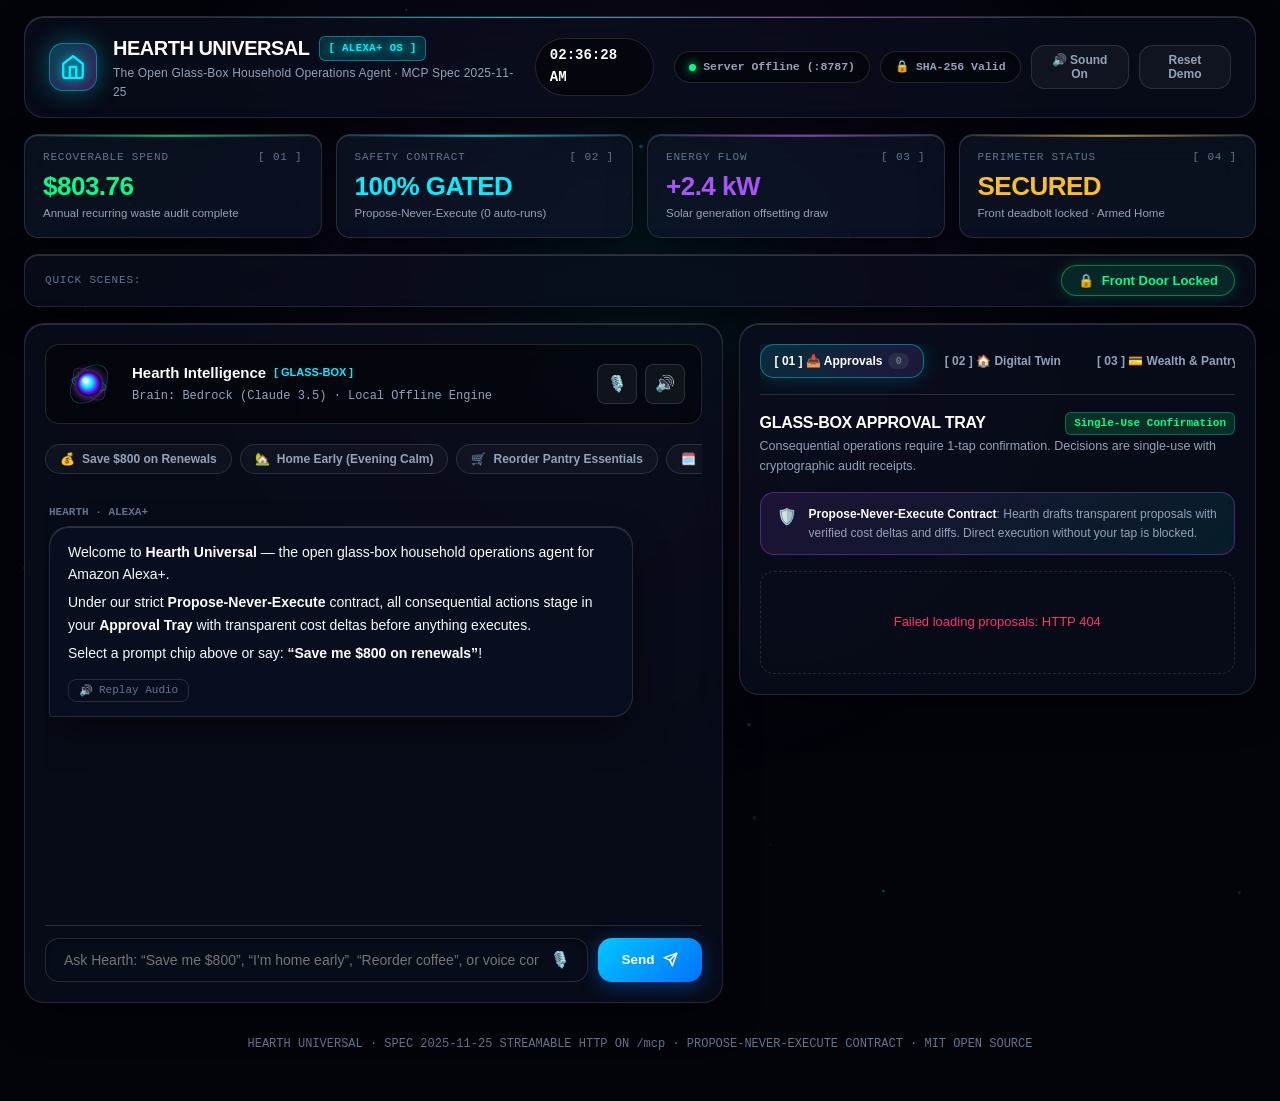
==== commit cffcd753: "feat(ui): transform interface into Bachynskyi 3D kinetic showcase aesthetic" ====
--- a/web/index.html
+++ b/web/index.html
@@ -3,54 +3,57 @@
 <head>
   <meta charset="utf-8"/>
   <meta name="viewport" content="width=device-width, initial-scale=1.0"/>
-  <meta name="theme-color" content="#060913"/>
+  <meta name="theme-color" content="#030712"/>
   <meta name="description" content="Hearth Universal — The Open Glass-Box Household Operations Agent for Amazon Alexa+."/>
-  <title>Hearth Universal · Alexa+ Glass-Box Household OS</title>
-  <link rel="icon" href="data:image/svg+xml,%3Csvg xmlns='http://www.w3.org/2000/svg' viewBox='0 0 100 100'%3E%3Cdefs%3E%3ClinearGradient id='grad' x1='0%25' y1='0%25' x2='100%25' y2='100%25'%3E%3Cstop offset='0%25' stop-color='%2338bdf8'/%3E%3Cstop offset='50%25' stop-color='%236366f1'/%3E%3Cstop offset='100%25' stop-color='%2310b981'/%3E%3C/linearGradient%3E%3C/defs%3E%3Ccircle cx='50' cy='50' r='46' fill='%23080d1a' stroke='url(%23grad)' stroke-width='4'/%3E%3Cpath d='M50 20 L74 42 L66 42 L66 74 L54 74 L54 56 L46 56 L46 74 L34 74 L34 42 L26 42 Z' fill='url(%23grad)'/%3E%3C/svg%3E"/>
+  <title>Hearth Universal · Autonomous Glass-Box Household OS</title>
+  <link rel="icon" href="data:image/svg+xml,%3Csvg xmlns='http://www.w3.org/2000/svg' viewBox='0 0 100 100'%3E%3Cdefs%3E%3ClinearGradient id='g' x1='0%25' y1='0%25' x2='100%25' y2='100%25'%3E%3Cstop offset='0%25' stop-color='%2300f0ff'/%3E%3Cstop offset='50%25' stop-color='%237000ff'/%3E%3Cstop offset='100%25' stop-color='%2300ff88'/%3E%3C/linearGradient%3E%3C/defs%3E%3Ccircle cx='50' cy='50' r='46' fill='%23050814' stroke='url(%23g)' stroke-width='4'/%3E%3Cpath d='M50 20 L74 42 L66 42 L66 74 L54 74 L54 56 L46 56 L46 74 L34 74 L34 42 L26 42 Z' fill='url(%23g)'/%3E%3C/svg%3E"/>
   <link rel="manifest" href="manifest.json"/>
   <style>
     /* =========================================================================
-       HEARTH UNIVERSAL — PREMIUM GLASS-BOX HOUSEHOLD OS
-       Modern Clean Design System: Linear / Apple / Echo Show 21 Command Surface
+       HEARTH UNIVERSAL — BACHYNSKYI SHOWCASE AESTHETIC
+       Kinetic 3D Design · Living Ambient Lighting · Holographic Glassmorphism
        ========================================================================= */
     :root {
-      --bg: #060913;
-      --bg-surface: #0a0f1e;
-      --bg-card: rgba(14, 22, 42, 0.72);
-      --bg-card-solid: #0e162a;
-      --bg-card-hover: rgba(20, 32, 60, 0.85);
-      --bg-input: #080d1c;
-      --border: rgba(148, 163, 184, 0.12);
-      --border-light: rgba(148, 163, 184, 0.22);
-      --border-focus: rgba(56, 189, 248, 0.5);
-
-      --text: #f1f5f9;
+      --bg: #030712;
+      --bg-deep: #02040a;
+      --bg-surface: rgba(10, 15, 30, 0.7);
+      --bg-card: rgba(15, 23, 42, 0.65);
+      --bg-card-hover: rgba(22, 34, 64, 0.8);
+      --bg-input: rgba(8, 14, 28, 0.85);
+
+      --border-faint: rgba(255, 255, 255, 0.06);
+      --border-subtle: rgba(255, 255, 255, 0.12);
+      --border-highlight: rgba(0, 240, 255, 0.35);
+      --border-glow: rgba(168, 85, 247, 0.4);
+
+      --text: #f8fafc;
       --text-muted: #94a3b8;
       --text-dim: #64748b;
       --text-bright: #ffffff;
 
-      --cyan: #38bdf8;
-      --cyan-glow: rgba(56, 189, 248, 0.25);
-      --indigo: #6366f1;
-      --indigo-glow: rgba(99, 102, 241, 0.25);
-      --emerald: #10b981;
-      --emerald-glow: rgba(16, 185, 129, 0.25);
-      --amber: #f59e0b;
-      --amber-glow: rgba(245, 158, 11, 0.25);
-      --rose: #f43f5e;
-      --rose-glow: rgba(244, 63, 94, 0.25);
+      --cyan: #00f0ff;
+      --cyan-glow: rgba(0, 240, 255, 0.35);
+      --purple: #a855f7;
+      --purple-glow: rgba(168, 85, 247, 0.35);
+      --emerald: #00ff88;
+      --emerald-glow: rgba(0, 255, 136, 0.35);
+      --amber: #fbbf24;
+      --amber-glow: rgba(251, 191, 36, 0.35);
+      --rose: #ff3366;
+      --rose-glow: rgba(255, 51, 102, 0.35);
 
       --radius-sm: 8px;
-      --radius-md: 12px;
-      --radius-lg: 18px;
+      --radius-md: 14px;
+      --radius-lg: 20px;
+      --radius-xl: 28px;
       --radius-full: 9999px;
 
-      --font: -apple-system, BlinkMacSystemFont, "Segoe UI", Roboto, "Inter", -system-ui, sans-serif;
-      --font-mono: ui-monospace, SFMono-Regular, Menlo, Monaco, Consolas, "Liberation Mono", monospace;
-
-      --shadow-sm: 0 2px 8px rgba(0, 0, 0, 0.3);
-      --shadow-md: 0 8px 24px -4px rgba(0, 0, 0, 0.45);
-      --shadow-glow: 0 0 32px -4px var(--cyan-glow);
+      --font: -apple-system, BlinkMacSystemFont, "SF Pro Display", "Segoe UI", Roboto, "Inter", sans-serif;
+      --font-mono: "SF Mono", "JetBrains Mono", Menlo, Monaco, Consolas, monospace;
+
+      --shadow-subtle: 0 4px 20px rgba(0, 0, 0, 0.4);
+      --shadow-glass: 0 16px 40px -8px rgba(0, 0, 0, 0.6), inset 0 1px 0 rgba(255, 255, 255, 0.15);
+      --shadow-glow-cyan: 0 0 35px -5px var(--cyan-glow);
     }
 
     * {
@@ -60,43 +63,65 @@
     }
 
     body {
-      background-color: var(--bg);
+      background-color: var(--bg-deep);
       color: var(--text);
       font-family: var(--font);
-      font-size: 14.5px;
-      line-height: 1.5;
+      font-size: 14px;
+      line-height: 1.55;
       min-height: 100vh;
       display: flex;
       flex-direction: column;
-      background-image: 
-        radial-gradient(circle at 10% 5%, rgba(56, 189, 248, 0.12) 0%, transparent 40%),
-        radial-gradient(circle at 88% 8%, rgba(99, 102, 241, 0.12) 0%, transparent 45%),
-        radial-gradient(circle at 50% 95%, rgba(16, 185, 129, 0.08) 0%, transparent 50%);
-      background-attachment: fixed;
+      overflow-x: hidden;
       -webkit-font-smoothing: antialiased;
       -moz-osx-font-smoothing: grayscale;
-    }
-
-    /* Scrollbar */
+      position: relative;
+    }
+
+    /* Ambient Cursor Spotlight Canvas */
+    #ambient-spotlight {
+      position: fixed;
+      inset: 0;
+      pointer-events: none;
+      z-index: 0;
+      background: radial-gradient(
+        750px circle at var(--mouse-x, 50%) var(--mouse-y, 30%),
+        rgba(0, 240, 255, 0.08) 0%,
+        rgba(168, 85, 247, 0.05) 30%,
+        transparent 70%
+      );
+      transition: background 0.05s ease;
+    }
+
+    #particles-canvas {
+      position: fixed;
+      inset: 0;
+      pointer-events: none;
+      z-index: 1;
+      opacity: 0.6;
+    }
+
+    /* Scrollbars */
     ::-webkit-scrollbar {
-      width: 6px;
-      height: 6px;
+      width: 5px;
+      height: 5px;
     }
     ::-webkit-scrollbar-track {
       background: transparent;
     }
     ::-webkit-scrollbar-thumb {
-      background: rgba(148, 163, 184, 0.2);
+      background: rgba(255, 255, 255, 0.15);
       border-radius: var(--radius-full);
     }
     ::-webkit-scrollbar-thumb:hover {
-      background: rgba(148, 163, 184, 0.4);
-    }
-
-    /* Layout Wrapper */
-    .app-container {
+      background: var(--cyan);
+    }
+
+    /* Main Container */
+    .app-viewport {
+      position: relative;
+      z-index: 2;
       width: 100%;
-      max-width: 1560px;
+      max-width: 1600px;
       margin: 0 auto;
       padding: 16px 24px 32px;
       display: flex;
@@ -106,479 +131,524 @@
     }
 
     /* =========================================================================
-       1. HEADER BAR
+       1. EDITORIAL SHOWCASE HEADER
        ========================================================================= */
-    .header-bar {
+    .showcase-header {
       display: flex;
       align-items: center;
       justify-content: space-between;
+      gap: 20px;
+      padding: 16px 24px;
+      background: var(--bg-surface);
+      border: 1px solid var(--border-subtle);
+      border-radius: var(--radius-lg);
+      backdrop-filter: blur(24px);
+      -webkit-backdrop-filter: blur(24px);
+      box-shadow: var(--shadow-glass);
+      position: relative;
+      overflow: hidden;
+    }
+
+    .showcase-header::before {
+      content: "";
+      position: absolute;
+      top: 0;
+      left: 15%;
+      width: 70%;
+      height: 1px;
+      background: linear-gradient(90deg, transparent, var(--cyan), var(--purple), transparent);
+      opacity: 0.7;
+    }
+
+    .brand-identity {
+      display: flex;
+      align-items: center;
       gap: 16px;
-      padding: 14px 22px;
-      background: var(--bg-card);
-      border: 1px solid var(--border);
-      border-radius: var(--radius-lg);
-      backdrop-filter: blur(18px);
-      -webkit-backdrop-filter: blur(18px);
-      box-shadow: var(--shadow-sm);
-    }
-
-    .brand-section {
-      display: flex;
-      align-items: center;
-      gap: 14px;
-    }
-
-    .brand-icon-wrapper {
+    }
+
+    .brand-mark {
       position: relative;
-      width: 44px;
-      height: 44px;
+      width: 48px;
+      height: 48px;
+      border-radius: 14px;
+      background: linear-gradient(135deg, rgba(0, 240, 255, 0.25), rgba(168, 85, 247, 0.3));
+      border: 1px solid rgba(0, 240, 255, 0.4);
       display: flex;
       align-items: center;
       justify-content: center;
-      border-radius: 12px;
-      background: linear-gradient(135deg, rgba(56, 189, 248, 0.2), rgba(99, 102, 241, 0.2));
-      border: 1px solid rgba(56, 189, 248, 0.35);
-      box-shadow: 0 0 16px rgba(56, 189, 248, 0.25);
-    }
-
-    .brand-icon-wrapper svg {
-      width: 24px;
-      height: 24px;
+      box-shadow: 0 0 24px rgba(0, 240, 255, 0.35);
+      flex-shrink: 0;
+    }
+
+    .brand-mark svg {
+      width: 26px;
+      height: 26px;
       fill: none;
       stroke: var(--cyan);
-      stroke-width: 2;
+      stroke-width: 2.2;
       stroke-linecap: round;
       stroke-linejoin: round;
-    }
-
-    .brand-titles h1 {
-      font-size: 18px;
-      font-weight: 700;
-      letter-spacing: -0.3px;
-      color: var(--text-bright);
-      display: flex;
-      align-items: center;
-      gap: 8px;
-    }
-
-    .brand-titles h1 .alexa-tag {
-      font-size: 11px;
-      font-weight: 600;
-      padding: 2px 7px;
+      filter: drop-shadow(0 0 6px var(--cyan));
+    }
+
+    .brand-text h1 {
+      font-size: 20px;
+      font-weight: 800;
+      letter-spacing: -0.5px;
+      color: var(--text-bright);
+      display: flex;
+      align-items: center;
+      gap: 10px;
+      text-transform: uppercase;
+    }
+
+    .brand-tag {
+      font-size: 10.5px;
+      font-family: var(--font-mono);
+      font-weight: 700;
+      padding: 3px 8px;
       border-radius: 6px;
-      background: rgba(56, 189, 248, 0.15);
+      background: rgba(0, 240, 255, 0.15);
+      border: 1px solid rgba(0, 240, 255, 0.4);
       color: var(--cyan);
-      border: 1px solid rgba(56, 189, 248, 0.3);
-      letter-spacing: 0.2px;
-    }
-
-    .brand-titles p {
+      letter-spacing: 0.5px;
+      text-shadow: 0 0 8px var(--cyan);
+    }
+
+    .brand-text p {
       font-size: 12px;
       color: var(--text-muted);
-    }
-
-    .header-ambient {
-      display: flex;
-      align-items: center;
-      gap: 16px;
-      font-size: 13px;
+      letter-spacing: 0.2px;
+    }
+
+    .header-centerpiece {
+      display: flex;
+      align-items: center;
+      gap: 14px;
+    }
+
+    .clock-pill {
+      font-family: var(--font-mono);
+      font-size: 14px;
+      font-weight: 700;
+      color: var(--text-bright);
+      background: rgba(0, 0, 0, 0.45);
+      border: 1px solid var(--border-subtle);
+      padding: 6px 14px;
+      border-radius: var(--radius-full);
+      box-shadow: inset 0 1px 3px rgba(0, 0, 0, 0.5);
+    }
+
+    .header-status-cluster {
+      display: flex;
+      align-items: center;
+      gap: 10px;
+    }
+
+    .hud-badge {
+      display: inline-flex;
+      align-items: center;
+      gap: 7px;
+      padding: 6px 14px;
+      border-radius: var(--radius-full);
+      font-size: 11.5px;
+      font-family: var(--font-mono);
+      font-weight: 600;
+      background: rgba(0, 0, 0, 0.45);
+      border: 1px solid var(--border-subtle);
       color: var(--text-muted);
-    }
-
-    .clock-display {
-      font-family: var(--font-mono);
-      font-size: 13.5px;
-      font-weight: 600;
-      color: var(--text-bright);
-      background: rgba(255, 255, 255, 0.04);
-      padding: 5px 12px;
-      border-radius: var(--radius-full);
-      border: 1px solid var(--border);
-    }
-
-    .ambient-weather {
-      display: flex;
-      align-items: center;
-      gap: 6px;
-    }
-
-    .header-actions {
-      display: flex;
-      align-items: center;
-      gap: 10px;
-    }
-
-    .status-badge {
-      display: inline-flex;
-      align-items: center;
-      gap: 6px;
-      padding: 5px 12px;
-      border-radius: var(--radius-full);
-      font-size: 12px;
-      font-weight: 500;
-      background: rgba(14, 22, 42, 0.8);
-      border: 1px solid var(--border);
-      color: var(--text-muted);
-    }
-
-    .status-badge .beacon {
+      white-space: nowrap;
+    }
+
+    .hud-badge.active-pulse {
+      border-color: rgba(0, 255, 136, 0.4);
+      color: var(--emerald);
+    }
+
+    .beacon-dot {
       width: 7px;
       height: 7px;
       border-radius: 50%;
       background: var(--emerald);
-      box-shadow: 0 0 8px var(--emerald);
-    }
-
-    .status-badge.warning .beacon {
-      background: var(--amber);
-      box-shadow: 0 0 8px var(--amber);
-    }
-
-    .status-badge.danger .beacon {
-      background: var(--rose);
-      box-shadow: 0 0 8px var(--rose);
-    }
-
-    .header-btn {
+      box-shadow: 0 0 10px var(--emerald);
+      animation: pulse-beacon 2s infinite ease-in-out;
+    }
+
+    @keyframes pulse-beacon {
+      0%, 100% { opacity: 1; transform: scale(1); }
+      50% { opacity: 0.5; transform: scale(0.85); }
+    }
+
+    .hud-btn {
       display: inline-flex;
       align-items: center;
       gap: 6px;
-      padding: 6px 12px;
+      padding: 7px 14px;
       border-radius: var(--radius-md);
-      font-size: 12.5px;
-      font-weight: 500;
+      font-size: 12px;
+      font-weight: 600;
       cursor: pointer;
       background: rgba(255, 255, 255, 0.04);
-      border: 1px solid var(--border);
+      border: 1px solid var(--border-subtle);
       color: var(--text-muted);
-      transition: all 0.2s ease;
-    }
-
-    .header-btn:hover {
-      background: rgba(255, 255, 255, 0.09);
-      color: var(--text-bright);
-      border-color: var(--border-light);
-    }
-
-    .header-btn.danger-hover:hover {
-      background: rgba(244, 63, 94, 0.15);
+      transition: all 0.2s cubic-bezier(0.16, 1, 0.3, 1);
+    }
+
+    .hud-btn:hover {
+      background: rgba(255, 255, 255, 0.1);
+      color: var(--text-bright);
+      border-color: var(--border-highlight);
+      transform: translateY(-1px);
+    }
+
+    .hud-btn.danger:hover {
+      background: rgba(255, 51, 102, 0.18);
       color: var(--rose);
-      border-color: rgba(244, 63, 94, 0.4);
+      border-color: rgba(255, 51, 102, 0.5);
     }
 
     /* =========================================================================
-       2. AMBIENT SCENE STRIP & PERIMETER BAR
+       2. SHOWCASE STATS STRIP (BACHYNSKYI SIGNATURE METRICS)
        ========================================================================= */
-    .scene-perimeter-bar {
+    .showcase-stats-strip {
+      display: grid;
+      grid-template-columns: repeat(4, 1fr);
+      gap: 14px;
+    }
+
+    @media (max-width: 960px) {
+      .showcase-stats-strip {
+        grid-template-columns: repeat(2, 1fr);
+      }
+    }
+
+    .stat-hero-card {
+      background: var(--bg-card);
+      border: 1px solid var(--border-subtle);
+      border-radius: var(--radius-md);
+      padding: 14px 18px;
+      backdrop-filter: blur(20px);
+      -webkit-backdrop-filter: blur(20px);
+      box-shadow: var(--shadow-glass);
+      position: relative;
+      overflow: hidden;
+      transition: transform 0.2s ease, border-color 0.2s ease;
+    }
+
+    .stat-hero-card:hover {
+      border-color: var(--border-highlight);
+      transform: translateY(-2px);
+    }
+
+    .stat-hero-card::after {
+      content: "";
+      position: absolute;
+      top: 0;
+      left: 0;
+      right: 0;
+      height: 2px;
+      background: linear-gradient(90deg, transparent, var(--accent, var(--cyan)), transparent);
+      opacity: 0.6;
+    }
+
+    .stat-micro-label {
+      font-size: 11px;
+      font-family: var(--font-mono);
+      text-transform: uppercase;
+      letter-spacing: 0.8px;
+      color: var(--text-dim);
+      display: flex;
+      align-items: center;
+      justify-content: space-between;
+      margin-bottom: 6px;
+    }
+
+    .stat-main-figure {
+      font-size: 26px;
+      font-weight: 800;
+      letter-spacing: -0.5px;
+      color: var(--text-bright);
+      line-height: 1.1;
+      display: flex;
+      align-items: baseline;
+      gap: 6px;
+    }
+
+    .stat-sub-caption {
+      font-size: 11.5px;
+      color: var(--text-muted);
+      margin-top: 4px;
+    }
+
+    /* =========================================================================
+       3. AMBIENT SCENES & PERIMETER CONTROL
+       ========================================================================= */
+    .ambient-control-bar {
       display: flex;
       align-items: center;
       justify-content: space-between;
       gap: 16px;
-      padding: 10px 18px;
-      background: var(--bg-card);
-      border: 1px solid var(--border);
+      padding: 10px 20px;
+      background: var(--bg-surface);
+      border: 1px solid var(--border-subtle);
       border-radius: var(--radius-md);
-      backdrop-filter: blur(14px);
-      -webkit-backdrop-filter: blur(14px);
+      backdrop-filter: blur(20px);
+      -webkit-backdrop-filter: blur(20px);
+      box-shadow: var(--shadow-glass);
       overflow-x: auto;
     }
 
-    .scene-group {
+    .scene-pill-group {
       display: flex;
       align-items: center;
       gap: 8px;
       flex-wrap: nowrap;
     }
 
-    .scene-label {
+    .scene-group-label {
       font-size: 11px;
+      font-family: var(--font-mono);
       text-transform: uppercase;
+      color: var(--text-dim);
+      margin-right: 6px;
       letter-spacing: 0.8px;
-      font-weight: 600;
-      color: var(--text-dim);
-      margin-right: 4px;
       white-space: nowrap;
     }
 
-    .scene-btn {
+    .scene-pill-btn {
       display: inline-flex;
       align-items: center;
       gap: 7px;
       padding: 7px 14px;
-      border-radius: var(--radius-md);
-      font-size: 13px;
-      font-weight: 500;
+      border-radius: var(--radius-full);
+      font-size: 12.5px;
+      font-weight: 600;
       color: var(--text-muted);
       background: rgba(255, 255, 255, 0.03);
-      border: 1px solid var(--border);
+      border: 1px solid var(--border-subtle);
       cursor: pointer;
       white-space: nowrap;
-      transition: all 0.18s ease;
-    }
-
-    .scene-btn:hover {
-      color: var(--text-bright);
-      border-color: rgba(56, 189, 248, 0.4);
-      background: rgba(56, 189, 248, 0.08);
+      transition: all 0.2s cubic-bezier(0.16, 1, 0.3, 1);
+    }
+
+    .scene-pill-btn:hover {
+      color: var(--text-bright);
+      background: rgba(0, 240, 255, 0.1);
+      border-color: var(--cyan);
+      box-shadow: 0 0 16px rgba(0, 240, 255, 0.25);
       transform: translateY(-1px);
     }
 
-    .scene-btn.active {
-      color: var(--text-bright);
+    .scene-pill-btn.active {
+      color: var(--text-bright);
+      background: linear-gradient(135deg, rgba(251, 191, 36, 0.2), rgba(245, 158, 11, 0.1));
       border-color: var(--amber);
-      background: rgba(245, 158, 11, 0.12);
-      box-shadow: 0 0 14px var(--amber-glow);
-    }
-
-    .scene-btn .scene-dot {
-      width: 7px;
-      height: 7px;
+      box-shadow: 0 0 20px var(--amber-glow);
+    }
+
+    .scene-pill-btn .dot-ind {
+      width: 6px;
+      height: 6px;
       border-radius: 50%;
       background: var(--text-dim);
       transition: all 0.2s ease;
     }
 
-    .scene-btn.active .scene-dot {
+    .scene-pill-btn.active .dot-ind {
       background: var(--amber);
       box-shadow: 0 0 8px var(--amber);
     }
 
-    .telemetry-group {
-      display: flex;
-      align-items: center;
-      gap: 12px;
-      flex-shrink: 0;
-    }
-
-    .lock-toggle-pill {
+    .perimeter-quick-btn {
       display: inline-flex;
       align-items: center;
       gap: 8px;
-      padding: 6px 14px;
-      border-radius: var(--radius-md);
+      padding: 7px 16px;
+      border-radius: var(--radius-full);
       font-size: 13px;
-      font-weight: 600;
+      font-weight: 700;
       cursor: pointer;
-      border: 1px solid var(--border);
-      background: rgba(255, 255, 255, 0.03);
+      border: 1px solid var(--border-subtle);
+      background: rgba(0, 0, 0, 0.4);
       color: var(--text);
+      white-space: nowrap;
       transition: all 0.2s ease;
-      white-space: nowrap;
-    }
-
-    .lock-toggle-pill.locked {
-      border-color: rgba(16, 185, 129, 0.35);
-      background: rgba(16, 185, 129, 0.1);
+    }
+
+    .perimeter-quick-btn.locked {
+      border-color: rgba(0, 255, 136, 0.4);
+      background: rgba(0, 255, 136, 0.12);
       color: var(--emerald);
-    }
-
-    .lock-toggle-pill.unlocked {
-      border-color: rgba(244, 63, 94, 0.45);
-      background: rgba(244, 63, 94, 0.15);
+      box-shadow: 0 0 16px rgba(0, 255, 136, 0.2);
+    }
+
+    .perimeter-quick-btn.unlocked {
+      border-color: rgba(255, 51, 102, 0.5);
+      background: rgba(255, 51, 102, 0.16);
       color: var(--rose);
-      box-shadow: 0 0 12px var(--rose-glow);
-      animation: pulse-warn 2s infinite;
-    }
-
-    @keyframes pulse-warn {
+      box-shadow: 0 0 20px var(--rose-glow);
+      animation: alert-flash 1.8s infinite;
+    }
+
+    @keyframes alert-flash {
       0%, 100% { opacity: 1; }
-      50% { opacity: 0.75; }
-    }
-
-    .energy-readout {
-      display: inline-flex;
-      align-items: center;
-      gap: 10px;
-      font-size: 12px;
-      font-family: var(--font-mono);
-      color: var(--text-muted);
-      padding: 6px 12px;
-      border-radius: var(--radius-md);
-      background: rgba(255, 255, 255, 0.02);
-      border: 1px solid var(--border);
-      white-space: nowrap;
-    }
-
-    .energy-readout b {
-      color: var(--text-bright);
+      50% { opacity: 0.7; }
     }
 
     /* =========================================================================
-       3. MAIN COMMAND SURFACE (2 COLUMNS)
+       4. MAIN SHOWCASE SPLIT (2 COLUMNS)
        ========================================================================= */
-    .command-surface {
+    .main-showcase-split {
       display: grid;
-      grid-template-columns: minmax(0, 1.35fr) minmax(380px, 1fr);
+      grid-template-columns: minmax(0, 1.35fr) minmax(400px, 1fr);
       gap: 16px;
       align-items: start;
       flex: 1;
     }
 
     @media (max-width: 1100px) {
-      .command-surface {
+      .main-showcase-split {
         grid-template-columns: 1fr;
       }
     }
 
     /* =========================================================================
-       COLUMN 1: ALEXA+ GLASS-BOX INTERACTION HUB
+       LEFT COLUMN: THE ALEXA+ LIVING INTELLIGENCE SURFACE
        ========================================================================= */
-    .interaction-hub {
+    .intelligence-hub {
       display: flex;
       flex-direction: column;
-      gap: 14px;
-      background: var(--bg-card);
-      border: 1px solid var(--border);
+      gap: 16px;
+      background: var(--bg-surface);
+      border: 1px solid var(--border-subtle);
       border-radius: var(--radius-lg);
-      backdrop-filter: blur(18px);
-      -webkit-backdrop-filter: blur(18px);
-      padding: 18px 20px;
-      min-height: 640px;
-      box-shadow: var(--shadow-md);
-    }
-
-    /* Agent Presence Header */
-    .agent-presence {
+      backdrop-filter: blur(24px);
+      -webkit-backdrop-filter: blur(24px);
+      padding: 20px;
+      min-height: 680px;
+      box-shadow: var(--shadow-glass);
+      position: relative;
+    }
+
+    /* Living 3D Neural Centerpiece */
+    .neural-centerpiece-bar {
       display: flex;
       align-items: center;
       justify-content: space-between;
-      gap: 12px;
-      padding-bottom: 14px;
-      border-bottom: 1px solid var(--border);
-    }
-
-    .agent-avatar-status {
-      display: flex;
-      align-items: center;
-      gap: 14px;
-    }
-
-    /* Fluid Alexa Aura Orb */
-    .alexa-aura-orb {
+      gap: 16px;
+      padding: 12px 16px;
+      background: rgba(0, 0, 0, 0.45);
+      border: 1px solid var(--border-subtle);
+      border-radius: var(--radius-md);
       position: relative;
-      width: 42px;
-      height: 42px;
+      overflow: hidden;
+    }
+
+    .neural-orb-container {
+      display: flex;
+      align-items: center;
+      gap: 16px;
+    }
+
+    /* Kinetic Interactive Orb Canvas */
+    .kinetic-orb-canvas {
+      width: 54px;
+      height: 54px;
       border-radius: 50%;
-      background: radial-gradient(circle at 35% 30%, #a5f3fc, #38bdf8 35%, #6366f1 70%, #0c142b 100%);
-      box-shadow: 0 0 20px rgba(56, 189, 248, 0.6), inset 0 0 10px rgba(255, 255, 255, 0.4);
-      transition: all 0.3s ease;
+      cursor: pointer;
       flex-shrink: 0;
-    }
-
-    .alexa-aura-orb::after {
-      content: "";
-      position: absolute;
-      inset: -4px;
-      border-radius: 50%;
-      border: 1.5px solid transparent;
-      border-top-color: var(--cyan);
-      border-bottom-color: var(--indigo);
-      animation: spin-aura 4s linear infinite;
-    }
-
-    @keyframes spin-aura {
-      0% { transform: rotate(0deg); }
-      100% { transform: rotate(360deg); }
-    }
-
-    .alexa-aura-orb.listening {
-      box-shadow: 0 0 30px var(--rose-glow), 0 0 10px var(--rose);
-      background: radial-gradient(circle at 35% 30%, #fecdd3, #f43f5e 45%, #9f1239 100%);
-    }
-
-    .alexa-aura-orb.thinking {
-      animation: pulse-thinking 1.2s ease-in-out infinite alternate;
-    }
-
-    @keyframes pulse-thinking {
-      0% { transform: scale(0.96); filter: brightness(1); }
-      100% { transform: scale(1.06); filter: brightness(1.3); }
-    }
-
-    .agent-identity strong {
+      position: relative;
+    }
+
+    .neural-meta-info strong {
       font-size: 15px;
-      font-weight: 600;
-      color: var(--text-bright);
-      display: flex;
-      align-items: center;
-      gap: 6px;
-    }
-
-    .agent-identity small {
+      font-weight: 700;
+      color: var(--text-bright);
+      display: flex;
+      align-items: center;
+      gap: 8px;
+    }
+
+    .neural-meta-info small {
       font-size: 12px;
       color: var(--text-muted);
-    }
-
-    .agent-controls {
+      font-family: var(--font-mono);
+    }
+
+    .voice-control-actions {
       display: flex;
       align-items: center;
       gap: 8px;
     }
 
-    .icon-action-btn {
-      width: 36px;
-      height: 36px;
-      border-radius: 10px;
-      background: rgba(255, 255, 255, 0.04);
-      border: 1px solid var(--border);
+    .voice-glow-btn {
+      width: 40px;
+      height: 40px;
+      border-radius: var(--radius-sm);
+      background: rgba(255, 255, 255, 0.05);
+      border: 1px solid var(--border-subtle);
       color: var(--text-muted);
+      font-size: 16px;
       cursor: pointer;
       display: flex;
       align-items: center;
       justify-content: center;
-      font-size: 15px;
-      transition: all 0.2s ease;
-    }
-
-    .icon-action-btn:hover {
-      background: rgba(255, 255, 255, 0.09);
-      color: var(--text-bright);
-      border-color: var(--border-light);
-    }
-
-    .icon-action-btn.active {
-      background: rgba(244, 63, 94, 0.15);
+      transition: all 0.2s cubic-bezier(0.16, 1, 0.3, 1);
+    }
+
+    .voice-glow-btn:hover {
+      background: rgba(0, 240, 255, 0.15);
+      border-color: var(--cyan);
+      color: var(--cyan);
+      box-shadow: 0 0 16px var(--cyan-glow);
+      transform: translateY(-1px);
+    }
+
+    .voice-glow-btn.listening {
+      background: rgba(255, 51, 102, 0.2);
+      border-color: var(--rose);
       color: var(--rose);
-      border-color: rgba(244, 63, 94, 0.4);
-      box-shadow: 0 0 12px var(--rose-glow);
-    }
-
-    /* Scenario Quick Chips */
-    .scenario-chips-container {
+      box-shadow: 0 0 24px var(--rose-glow);
+      animation: alert-flash 1s infinite;
+    }
+
+    /* Quick Scenario Action Chips */
+    .prompt-chip-rail {
       display: flex;
       gap: 8px;
       overflow-x: auto;
-      padding: 4px 2px 6px;
-    }
-
-    .scenario-chip {
+      padding: 4px 0 6px;
+    }
+
+    .kinetic-chip {
       display: inline-flex;
       align-items: center;
-      gap: 6px;
-      padding: 6px 12px;
+      gap: 7px;
+      padding: 7px 14px;
       border-radius: var(--radius-full);
       font-size: 12px;
-      font-weight: 500;
+      font-weight: 600;
       color: var(--text-muted);
       background: rgba(255, 255, 255, 0.03);
-      border: 1px solid var(--border);
+      border: 1px solid var(--border-subtle);
       cursor: pointer;
       white-space: nowrap;
-      transition: all 0.18s ease;
-    }
-
-    .scenario-chip:hover {
-      color: var(--text-bright);
-      background: rgba(56, 189, 248, 0.1);
-      border-color: rgba(56, 189, 248, 0.35);
-      transform: translateY(-1px);
-    }
-
-    /* Conversation Stream */
-    .chat-stream-box {
+      transition: all 0.2s cubic-bezier(0.16, 1, 0.3, 1);
+    }
+
+    .kinetic-chip:hover {
+      color: var(--text-bright);
+      background: rgba(0, 240, 255, 0.12);
+      border-color: var(--cyan);
+      box-shadow: 0 0 16px var(--cyan-glow);
+      transform: translateY(-2px);
+    }
+
+    /* Live Conversation Stream */
+    .conversation-viewport {
       flex: 1;
       overflow-y: auto;
-      min-height: 340px;
+      min-height: 360px;
       max-height: 520px;
       display: flex;
       flex-direction: column;
@@ -586,287 +656,260 @@
       padding: 8px 4px;
     }
 
-    .chat-bubble {
+    .message-stream-bubble {
       display: flex;
       flex-direction: column;
-      max-width: 88%;
-      animation: message-pop 0.25s cubic-bezier(0.16, 1, 0.3, 1);
-    }
-
-    @keyframes message-pop {
-      from { opacity: 0; transform: translateY(8px); }
+      max-width: 90%;
+      animation: bubble-slide-in 0.25s cubic-bezier(0.16, 1, 0.3, 1);
+    }
+
+    @keyframes bubble-slide-in {
+      from { opacity: 0; transform: translateY(10px); }
       to { opacity: 1; transform: translateY(0); }
     }
 
-    .chat-bubble.user {
+    .message-stream-bubble.user {
       align-self: flex-end;
       align-items: flex-end;
     }
 
-    .chat-bubble.alexa {
+    .message-stream-bubble.alexa {
       align-self: flex-start;
       align-items: flex-start;
     }
 
-    .chat-sender-tag {
+    .bubble-author-tag {
       font-size: 11px;
-      font-weight: 600;
+      font-family: var(--font-mono);
+      font-weight: 700;
       color: var(--text-dim);
-      margin-bottom: 4px;
+      margin-bottom: 5px;
       display: flex;
       align-items: center;
       gap: 6px;
     }
 
-    .chat-bubble-content {
-      padding: 12px 16px;
+    .bubble-glass-body {
+      padding: 14px 18px;
       border-radius: var(--radius-lg);
       font-size: 14px;
       line-height: 1.6;
       word-break: break-word;
-    }
-
-    .chat-bubble.user .chat-bubble-content {
-      background: linear-gradient(135deg, #1e3a8a, #1e293b);
-      border: 1px solid rgba(56, 189, 248, 0.3);
-      color: #f8fafc;
+      backdrop-filter: blur(16px);
+      -webkit-backdrop-filter: blur(16px);
+    }
+
+    .message-stream-bubble.user .bubble-glass-body {
+      background: linear-gradient(135deg, rgba(30, 58, 138, 0.7), rgba(15, 23, 42, 0.85));
+      border: 1px solid rgba(0, 240, 255, 0.35);
+      color: #ffffff;
       border-bottom-right-radius: 4px;
-    }
-
-    .chat-bubble.alexa .chat-bubble-content {
-      background: #0d1527;
-      border: 1px solid var(--border);
+      box-shadow: 0 4px 20px rgba(0, 0, 0, 0.4);
+    }
+
+    .message-stream-bubble.alexa .bubble-glass-body {
+      background: rgba(10, 16, 32, 0.85);
+      border: 1px solid var(--border-subtle);
       color: var(--text);
       border-bottom-left-radius: 4px;
-      box-shadow: var(--shadow-sm);
-    }
-
-    .chat-bubble-content p {
+      box-shadow: var(--shadow-glass);
+    }
+
+    .bubble-glass-body p {
       margin: 6px 0;
     }
-    .chat-bubble-content p:first-child { margin-top: 0; }
-    .chat-bubble-content p:last-child { margin-bottom: 0; }
-
-    .chat-bubble-content strong {
-      color: var(--text-bright);
-      font-weight: 600;
-    }
-
-    .chat-bubble-content ul {
-      margin: 6px 0 6px 18px;
-    }
-
-    .chat-bubble-content li {
-      margin: 3px 0;
-    }
-
-    /* Embedded Actions in Message */
-    .embedded-actions-row {
-      display: flex;
-      gap: 8px;
-      margin-top: 10px;
-      flex-wrap: wrap;
-    }
-
-    .action-btn-pill {
-      display: inline-flex;
-      align-items: center;
-      gap: 6px;
-      padding: 5px 12px;
+    .bubble-glass-body p:first-child { margin-top: 0; }
+    .bubble-glass-body p:last-child { margin-bottom: 0; }
+
+    .bubble-glass-body strong {
+      color: var(--text-bright);
+      font-weight: 700;
+    }
+
+    .bubble-glass-body ul {
+      margin: 8px 0 8px 20px;
+    }
+
+    .bubble-glass-body li {
+      margin: 4px 0;
+    }
+
+    /* Autonomous ReAct DAG Pipeline Component */
+    .autonomous-dag-fold {
+      margin-top: 12px;
       border-radius: var(--radius-md);
+      background: rgba(0, 0, 0, 0.5);
+      border: 1px dashed rgba(168, 85, 247, 0.4);
+      padding: 10px 14px;
       font-size: 12px;
-      font-weight: 600;
+    }
+
+    .autonomous-dag-fold summary {
       cursor: pointer;
-      background: rgba(56, 189, 248, 0.12);
-      border: 1px solid rgba(56, 189, 248, 0.3);
-      color: var(--cyan);
-      transition: all 0.2s ease;
-    }
-
-    .action-btn-pill:hover {
-      background: rgba(56, 189, 248, 0.22);
-      border-color: var(--cyan);
-      transform: translateY(-1px);
-    }
-
-    .msg-replay-btn {
-      display: inline-flex;
-      align-items: center;
-      gap: 5px;
-      margin-top: 8px;
-      padding: 4px 10px;
-      border-radius: var(--radius-sm);
-      font-size: 11.5px;
-      color: var(--text-dim);
-      background: transparent;
-      border: 1px solid var(--border);
-      cursor: pointer;
-      transition: all 0.2s ease;
-    }
-
-    .msg-replay-btn:hover {
-      color: var(--text-bright);
-      border-color: var(--border-light);
-      background: rgba(255, 255, 255, 0.04);
-    }
-
-    /* Autonomous Reasoning Trace / DAG */
-    .reasoning-dag-card {
-      margin-top: 10px;
-      border-radius: var(--radius-md);
-      background: rgba(8, 13, 26, 0.8);
-      border: 1px dashed rgba(99, 102, 241, 0.35);
-      padding: 10px 14px;
-      font-size: 12.5px;
-    }
-
-    .reasoning-dag-card summary {
-      cursor: pointer;
-      font-weight: 600;
-      color: var(--text-muted);
+      font-weight: 700;
+      color: var(--purple);
       display: flex;
       align-items: center;
       justify-content: space-between;
       user-select: none;
     }
 
-    .reasoning-dag-card summary:hover {
+    .autonomous-dag-fold summary:hover {
       color: var(--cyan);
     }
 
-    .dag-node-list {
+    .dag-step-timeline {
       display: flex;
       flex-direction: column;
       gap: 8px;
       margin-top: 10px;
       padding-top: 8px;
-      border-top: 1px solid rgba(99, 102, 241, 0.2);
-    }
-
-    .dag-node-item {
+      border-top: 1px solid rgba(168, 85, 247, 0.2);
+    }
+
+    .dag-step-node {
       display: flex;
       align-items: flex-start;
       gap: 10px;
-      padding: 6px 8px;
+      padding: 8px 10px;
       border-radius: var(--radius-sm);
       background: rgba(255, 255, 255, 0.02);
-      border: 1px solid rgba(255, 255, 255, 0.04);
-    }
-
-    .dag-node-status {
-      font-size: 10.5px;
-      font-weight: 700;
+      border: 1px solid rgba(255, 255, 255, 0.05);
+    }
+
+    .dag-node-badge {
+      font-size: 10px;
+      font-family: var(--font-mono);
+      font-weight: 800;
       text-transform: uppercase;
-      padding: 2px 7px;
+      padding: 3px 8px;
       border-radius: var(--radius-full);
-      letter-spacing: 0.3px;
       flex-shrink: 0;
-      margin-top: 2px;
-    }
-
-    .dag-node-status.completed {
-      background: rgba(16, 185, 129, 0.15);
+      margin-top: 1px;
+    }
+
+    .dag-node-badge.completed {
+      background: rgba(0, 255, 136, 0.15);
       color: var(--emerald);
-      border: 1px solid rgba(16, 185, 129, 0.3);
-    }
-
-    .dag-node-status.gated,
-    .dag-node-status.awaiting_approval {
-      background: rgba(245, 158, 11, 0.15);
+      border: 1px solid rgba(0, 255, 136, 0.4);
+    }
+
+    .dag-node-badge.gated,
+    .dag-node-badge.awaiting_approval {
+      background: rgba(251, 191, 36, 0.15);
       color: var(--amber);
-      border: 1px solid rgba(245, 158, 11, 0.3);
-    }
-
-    .dag-node-status.blocked {
-      background: rgba(244, 63, 94, 0.15);
+      border: 1px solid rgba(251, 191, 36, 0.4);
+    }
+
+    .dag-node-badge.blocked {
+      background: rgba(255, 51, 102, 0.15);
       color: var(--rose);
-      border: 1px solid rgba(244, 63, 94, 0.3);
-    }
-
-    .dag-node-details {
-      flex: 1;
-    }
-
-    .dag-node-details code {
+      border: 1px solid rgba(255, 51, 102, 0.4);
+    }
+
+    .dag-node-content code {
       font-family: var(--font-mono);
-      font-size: 11.5px;
+      font-size: 12px;
       color: var(--cyan);
-      font-weight: 600;
-    }
-
-    .dag-node-details p {
+      font-weight: 700;
+    }
+
+    .dag-node-content p {
       font-size: 12px;
       color: var(--text-muted);
-      margin: 2px 0 0;
-    }
-
-    /* Typing indicator */
-    .typing-indicator {
+      margin: 3px 0 0;
+    }
+
+    /* Embedded Actions in Feed */
+    .infeed-action-bar {
+      display: flex;
+      gap: 8px;
+      margin-top: 10px;
+      flex-wrap: wrap;
+    }
+
+    .infeed-btn {
       display: inline-flex;
       align-items: center;
-      gap: 5px;
-      padding: 10px 16px;
-      border-radius: var(--radius-lg);
-      background: #0d1527;
-      border: 1px solid var(--border);
-      border-bottom-left-radius: 4px;
-      align-self: flex-start;
-    }
-
-    .typing-dot {
-      width: 6px;
-      height: 6px;
-      border-radius: 50%;
-      background: var(--cyan);
-      animation: pulse-dot 1.2s infinite ease-in-out;
-    }
-
-    .typing-dot:nth-child(2) { animation-delay: 0.2s; }
-    .typing-dot:nth-child(3) { animation-delay: 0.4s; }
-
-    @keyframes pulse-dot {
-      0%, 80%, 100% { opacity: 0.25; transform: scale(0.8); }
-      40% { opacity: 1; transform: scale(1.15); }
-    }
-
-    /* Message Composer */
-    .composer-container {
+      gap: 6px;
+      padding: 6px 14px;
+      border-radius: var(--radius-sm);
+      font-size: 12px;
+      font-weight: 700;
+      cursor: pointer;
+      background: rgba(0, 240, 255, 0.15);
+      border: 1px solid rgba(0, 240, 255, 0.4);
+      color: var(--cyan);
+      transition: all 0.2s ease;
+    }
+
+    .infeed-btn:hover {
+      background: rgba(0, 240, 255, 0.25);
+      box-shadow: 0 0 16px var(--cyan-glow);
+      transform: translateY(-1px);
+    }
+
+    .tts-sound-replay-btn {
+      display: inline-flex;
+      align-items: center;
+      gap: 6px;
+      margin-top: 8px;
+      padding: 4px 10px;
+      border-radius: var(--radius-sm);
+      font-size: 11px;
+      font-family: var(--font-mono);
+      color: var(--text-dim);
+      background: transparent;
+      border: 1px solid var(--border-subtle);
+      cursor: pointer;
+      transition: all 0.2s ease;
+    }
+
+    .tts-sound-replay-btn:hover {
+      color: var(--cyan);
+      border-color: var(--cyan);
+      background: rgba(0, 240, 255, 0.05);
+    }
+
+    /* Modern Composer Bar */
+    .kinetic-composer {
       display: flex;
       gap: 10px;
-      padding-top: 10px;
-      border-top: 1px solid var(--border);
-    }
-
-    .composer-input-wrapper {
+      padding-top: 12px;
+      border-top: 1px solid var(--border-subtle);
+    }
+
+    .composer-field-wrap {
       flex: 1;
       position: relative;
       display: flex;
       align-items: center;
     }
 
-    .composer-input {
+    .composer-text-input {
       width: 100%;
-      padding: 12px 42px 12px 16px;
+      padding: 13px 48px 13px 18px;
       border-radius: var(--radius-md);
       background: var(--bg-input);
-      border: 1px solid var(--border);
-      color: var(--text);
+      border: 1px solid var(--border-subtle);
+      color: var(--text-bright);
       font-family: inherit;
       font-size: 14px;
       outline: none;
-      transition: all 0.2s ease;
-    }
-
-    .composer-input:focus {
+      box-shadow: inset 0 2px 4px rgba(0, 0, 0, 0.5);
+      transition: all 0.2s cubic-bezier(0.16, 1, 0.3, 1);
+    }
+
+    .composer-text-input:focus {
       border-color: var(--cyan);
-      box-shadow: 0 0 0 2px rgba(56, 189, 248, 0.2);
-    }
-
-    .composer-mic-btn {
+      box-shadow: 0 0 24px rgba(0, 240, 255, 0.25), inset 0 2px 4px rgba(0, 0, 0, 0.5);
+    }
+
+    .composer-mic-toggle {
       position: absolute;
-      right: 10px;
-      width: 28px;
-      height: 28px;
+      right: 12px;
+      width: 32px;
+      height: 32px;
       border-radius: 50%;
       background: transparent;
       border: none;
@@ -875,961 +918,799 @@
       display: flex;
       align-items: center;
       justify-content: center;
-      font-size: 15px;
+      font-size: 16px;
       transition: all 0.2s ease;
     }
 
-    .composer-mic-btn:hover {
+    .composer-mic-toggle:hover {
       color: var(--cyan);
-    }
-
-    .composer-mic-btn.active {
+      transform: scale(1.1);
+    }
+
+    .composer-mic-toggle.active {
       color: var(--rose);
-      animation: pulse-warn 1s infinite;
-    }
-
-    .composer-send-btn {
-      padding: 0 20px;
+      animation: alert-flash 1s infinite;
+    }
+
+    .composer-submit-btn {
+      padding: 0 24px;
       border-radius: var(--radius-md);
-      background: linear-gradient(135deg, #0284c7, #2563eb);
+      background: linear-gradient(135deg, #00c6ff, #0072ff);
       border: none;
       color: #ffffff;
-      font-weight: 600;
+      font-weight: 700;
       font-size: 13.5px;
       cursor: pointer;
       display: flex;
       align-items: center;
-      gap: 6px;
-      transition: all 0.2s ease;
-    }
-
-    .composer-send-btn:hover {
-      background: linear-gradient(135deg, #0369a1, #1d4ed8);
-      box-shadow: 0 0 16px rgba(37, 99, 235, 0.4);
+      gap: 8px;
+      box-shadow: 0 4px 20px rgba(0, 114, 255, 0.4);
+      transition: all 0.2s cubic-bezier(0.16, 1, 0.3, 1);
+    }
+
+    .composer-submit-btn:hover {
       transform: translateY(-1px);
-    }
-
-    .composer-send-btn:disabled {
+      box-shadow: 0 6px 28px rgba(0, 198, 255, 0.6);
+    }
+
+    .composer-submit-btn:disabled {
       opacity: 0.5;
       cursor: not-allowed;
       transform: none;
     }
 
     /* =========================================================================
-       COLUMN 2: GLASS-BOX OPERATIONS COMMAND PANELS (TABS)
+       RIGHT COLUMN: GLASS-BOX OPERATIONS COMMAND TABS
        ========================================================================= */
-    .operations-panel {
+    .operations-viewport {
       display: flex;
       flex-direction: column;
-      background: var(--bg-card);
-      border: 1px solid var(--border);
+      background: var(--bg-surface);
+      border: 1px solid var(--border-subtle);
       border-radius: var(--radius-lg);
-      backdrop-filter: blur(18px);
-      -webkit-backdrop-filter: blur(18px);
-      padding: 18px 20px;
-      box-shadow: var(--shadow-md);
-    }
-
-    /* Tab Navigation */
-    .panel-tab-nav {
+      backdrop-filter: blur(24px);
+      -webkit-backdrop-filter: blur(24px);
+      padding: 20px;
+      box-shadow: var(--shadow-glass);
+    }
+
+    /* Futuristic Pill Tab Bar */
+    .operations-tab-bar {
       display: flex;
       gap: 6px;
-      padding-bottom: 14px;
-      border-bottom: 1px solid var(--border);
+      padding-bottom: 16px;
+      border-bottom: 1px solid var(--border-subtle);
       overflow-x: auto;
     }
 
-    .panel-tab-btn {
+    .op-tab-btn {
       display: inline-flex;
       align-items: center;
       gap: 6px;
-      padding: 8px 12px;
+      padding: 8px 14px;
       border-radius: var(--radius-md);
-      font-size: 12.5px;
-      font-weight: 500;
+      font-size: 12px;
+      font-weight: 700;
       color: var(--text-muted);
       background: transparent;
       border: 1px solid transparent;
       cursor: pointer;
       white-space: nowrap;
-      transition: all 0.18s ease;
-    }
-
-    .panel-tab-btn:hover {
-      color: var(--text-bright);
-      background: rgba(255, 255, 255, 0.04);
-    }
-
-    .panel-tab-btn.active {
-      color: var(--text-bright);
-      background: rgba(56, 189, 248, 0.1);
-      border-color: rgba(56, 189, 248, 0.3);
-      font-weight: 600;
-    }
-
-    .tab-badge {
-      font-size: 11px;
-      font-weight: 700;
-      padding: 1px 7px;
+      transition: all 0.2s cubic-bezier(0.16, 1, 0.3, 1);
+    }
+
+    .op-tab-btn:hover {
+      color: var(--text-bright);
+      background: rgba(255, 255, 255, 0.05);
+    }
+
+    .op-tab-btn.active {
+      color: var(--text-bright);
+      background: linear-gradient(135deg, rgba(0, 240, 255, 0.15), rgba(168, 85, 247, 0.15));
+      border-color: rgba(0, 240, 255, 0.4);
+      box-shadow: 0 0 20px rgba(0, 240, 255, 0.2);
+    }
+
+    .op-badge-counter {
+      font-size: 10.5px;
+      font-family: var(--font-mono);
+      font-weight: 800;
+      padding: 2px 7px;
       border-radius: var(--radius-full);
       background: var(--amber);
       color: #000;
-    }
-
-    .tab-badge.zero {
+      box-shadow: 0 0 10px var(--amber-glow);
+    }
+
+    .op-badge-counter.zero {
       background: rgba(255, 255, 255, 0.08);
       color: var(--text-dim);
-    }
-
-    /* Panel Content Containers */
-    .tab-content-container {
+      box-shadow: none;
+    }
+
+    /* Operations Views */
+    .tab-view-panel {
+      display: none;
       padding-top: 16px;
-    }
-
-    .panel-view {
-      display: none;
-      animation: tab-fade 0.2s ease;
-    }
-
-    .panel-view.active {
+      animation: tab-enter 0.25s cubic-bezier(0.16, 1, 0.3, 1);
+    }
+
+    .tab-view-panel.active {
       display: block;
     }
 
-    @keyframes tab-fade {
-      from { opacity: 0; transform: translateY(4px); }
+    @keyframes tab-enter {
+      from { opacity: 0; transform: translateY(6px); }
       to { opacity: 1; transform: translateY(0); }
     }
 
-    .panel-header-title {
+    .tab-header-row {
+      display: flex;
+      align-items: center;
+      justify-content: space-between;
+      margin-bottom: 2px;
+    }
+
+    .tab-header-row h2 {
       font-size: 16px;
-      font-weight: 700;
-      color: var(--text-bright);
-      margin-bottom: 2px;
-      display: flex;
-      align-items: center;
-      justify-content: space-between;
-    }
-
-    .panel-header-desc {
-      font-size: 12px;
+      font-weight: 800;
+      letter-spacing: -0.3px;
+      color: var(--text-bright);
+      text-transform: uppercase;
+    }
+
+    .tab-header-row .subtitle-tag {
+      font-size: 11px;
+      font-family: var(--font-mono);
+      font-weight: 700;
+      padding: 2px 8px;
+      border-radius: 6px;
+      background: rgba(0, 255, 136, 0.15);
+      color: var(--emerald);
+      border: 1px solid rgba(0, 255, 136, 0.3);
+    }
+
+    .tab-desc-text {
+      font-size: 12.5px;
       color: var(--text-muted);
-      margin-bottom: 14px;
+      margin-bottom: 16px;
     }
 
     /* =========================================================================
        TAB 1: APPROVALS TRAY
        ========================================================================= */
-    .tray-safety-banner {
-      display: flex;
-      align-items: flex-start;
-      gap: 10px;
-      padding: 10px 14px;
+    .safety-contract-card {
+      background: linear-gradient(135deg, rgba(168, 85, 247, 0.12), rgba(0, 240, 255, 0.08));
+      border: 1px solid rgba(168, 85, 247, 0.35);
       border-radius: var(--radius-md);
-      background: rgba(99, 102, 241, 0.1);
-      border: 1px solid rgba(99, 102, 241, 0.3);
+      padding: 12px 16px;
       font-size: 12px;
       color: var(--text-muted);
+      margin-bottom: 16px;
+      display: flex;
+      gap: 12px;
+      align-items: flex-start;
+    }
+
+    .safety-contract-card strong {
+      color: var(--text-bright);
+    }
+
+    .proposal-tilt-card {
+      background: rgba(10, 16, 32, 0.85);
+      border: 1px solid var(--border-subtle);
+      border-radius: var(--radius-md);
+      padding: 16px;
       margin-bottom: 14px;
-    }
-
-    .tray-safety-banner strong {
-      color: var(--text-bright);
-    }
-
-    .proposal-card-item {
-      background: rgba(10, 16, 32, 0.9);
-      border: 1px solid var(--border);
-      border-radius: var(--radius-md);
-      padding: 14px;
-      margin-bottom: 12px;
-      transition: all 0.2s ease;
-    }
-
-    .proposal-card-item:hover {
-      border-color: rgba(56, 189, 248, 0.35);
-      box-shadow: 0 4px 18px rgba(0, 0, 0, 0.3);
-    }
-
-    .proposal-card-top {
+      box-shadow: var(--shadow-glass);
+      transition: all 0.25s cubic-bezier(0.16, 1, 0.3, 1);
+    }
+
+    .proposal-tilt-card:hover {
+      border-color: var(--border-highlight);
+      box-shadow: 0 12px 32px rgba(0, 0, 0, 0.5), 0 0 24px rgba(0, 240, 255, 0.2);
+    }
+
+    .proposal-top-row {
       display: flex;
       align-items: flex-start;
       justify-content: space-between;
-      gap: 10px;
-      margin-bottom: 8px;
-    }
-
-    .proposal-card-title {
-      font-size: 14px;
-      font-weight: 600;
-      color: var(--text-bright);
-    }
-
-    .proposal-card-meta {
+      gap: 12px;
+      margin-bottom: 6px;
+    }
+
+    .proposal-card-name {
+      font-size: 14.5px;
+      font-weight: 700;
+      color: var(--text-bright);
+    }
+
+    .proposal-tag-cluster {
+      display: flex;
+      gap: 6px;
+      flex-shrink: 0;
+    }
+
+    .badge-highlight {
+      font-size: 11px;
+      font-family: var(--font-mono);
+      font-weight: 700;
+      padding: 3px 9px;
+      border-radius: var(--radius-full);
+      white-space: nowrap;
+    }
+
+    .badge-highlight.savings {
+      background: rgba(0, 255, 136, 0.15);
+      color: var(--emerald);
+      border: 1px solid rgba(0, 255, 136, 0.4);
+      text-shadow: 0 0 8px var(--emerald);
+    }
+
+    .badge-highlight.cost {
+      background: rgba(0, 240, 255, 0.15);
+      color: var(--cyan);
+      border: 1px solid rgba(0, 240, 255, 0.4);
+    }
+
+    .badge-highlight.risk {
+      background: rgba(255, 51, 102, 0.15);
+      color: var(--rose);
+      border: 1px solid rgba(255, 51, 102, 0.4);
+    }
+
+    .proposal-sub-meta {
       font-size: 11px;
       font-family: var(--font-mono);
       color: var(--text-dim);
-      margin-bottom: 8px;
-    }
-
-    .proposal-badges {
-      display: flex;
-      align-items: center;
-      gap: 6px;
-      flex-shrink: 0;
-    }
-
-    .badge-pill {
-      font-size: 11px;
-      font-weight: 700;
-      padding: 2px 8px;
-      border-radius: var(--radius-full);
-      white-space: nowrap;
-    }
-
-    .badge-pill.savings {
-      background: rgba(16, 185, 129, 0.15);
-      color: var(--emerald);
-      border: 1px solid rgba(16, 185, 129, 0.3);
-    }
-
-    .badge-pill.cost {
-      background: rgba(56, 189, 248, 0.15);
-      color: var(--cyan);
-      border: 1px solid rgba(56, 189, 248, 0.3);
-    }
-
-    .badge-pill.high-risk {
-      background: rgba(244, 63, 94, 0.15);
-      color: var(--rose);
-      border: 1px solid rgba(244, 63, 94, 0.3);
-    }
-
-    .proposal-reason-box {
+      margin-bottom: 10px;
+    }
+
+    .proposal-reason-text {
       font-size: 13px;
       color: var(--text-muted);
-      margin-bottom: 10px;
-    }
-
-    .proposal-diff-box {
+      margin-bottom: 12px;
+    }
+
+    .proposal-diff-highlight {
       font-family: var(--font-mono);
       font-size: 11.5px;
-      padding: 8px 10px;
+      padding: 10px 12px;
       border-radius: var(--radius-sm);
-      background: rgba(0, 0, 0, 0.45);
-      border: 1px solid rgba(56, 189, 248, 0.2);
+      background: rgba(0, 0, 0, 0.55);
+      border: 1px solid rgba(0, 240, 255, 0.25);
       color: var(--cyan);
-      margin-bottom: 12px;
+      margin-bottom: 14px;
       white-space: pre-wrap;
     }
 
-    .proposal-actions-row {
-      display: flex;
-      gap: 10px;
-    }
-
-    .btn-approve {
+    .proposal-actions-split {
+      display: flex;
+      gap: 12px;
+    }
+
+    .kinetic-btn-approve {
       flex: 1;
-      padding: 8px 14px;
-      border-radius: var(--radius-sm);
-      background: linear-gradient(135deg, #059669, #10b981);
+      padding: 10px 16px;
+      border-radius: var(--radius-md);
+      background: linear-gradient(135deg, #059669, #00ff88);
       border: none;
-      color: #ffffff;
+      color: #030712;
+      font-weight: 800;
       font-size: 13px;
-      font-weight: 600;
       cursor: pointer;
       display: flex;
       align-items: center;
       justify-content: center;
-      gap: 6px;
+      gap: 8px;
+      box-shadow: 0 4px 20px rgba(0, 255, 136, 0.35);
+      transition: all 0.2s cubic-bezier(0.16, 1, 0.3, 1);
+    }
+
+    .kinetic-btn-approve:hover {
+      box-shadow: 0 6px 28px rgba(0, 255, 136, 0.6);
+      transform: translateY(-1px);
+    }
+
+    .kinetic-btn-reject {
+      flex: 1;
+      padding: 10px 16px;
+      border-radius: var(--radius-md);
+      background: rgba(255, 51, 102, 0.12);
+      border: 1px solid rgba(255, 51, 102, 0.4);
+      color: var(--rose);
+      font-weight: 700;
+      font-size: 13px;
+      cursor: pointer;
+      display: flex;
+      align-items: center;
+      justify-content: center;
+      gap: 8px;
       transition: all 0.2s ease;
     }
 
-    .btn-approve:hover {
-      box-shadow: 0 0 16px rgba(16, 185, 129, 0.4);
-      transform: translateY(-1px);
-    }
-
-    .btn-reject {
-      flex: 1;
-      padding: 8px 14px;
-      border-radius: var(--radius-sm);
-      background: rgba(244, 63, 94, 0.1);
-      border: 1px solid rgba(244, 63, 94, 0.3);
-      color: var(--rose);
-      font-size: 13px;
-      font-weight: 600;
-      cursor: pointer;
-      display: flex;
-      align-items: center;
-      justify-content: center;
-      gap: 6px;
-      transition: all 0.2s ease;
-    }
-
-    .btn-reject:hover {
-      background: rgba(244, 63, 94, 0.2);
+    .kinetic-btn-reject:hover {
+      background: rgba(255, 51, 102, 0.22);
       border-color: var(--rose);
     }
 
-    .empty-state-box {
-      padding: 32px 20px;
+    .kinetic-empty-box {
+      padding: 40px 24px;
       text-align: center;
-      border: 1px dashed var(--border);
+      border: 1px dashed var(--border-subtle);
       border-radius: var(--radius-md);
       color: var(--text-dim);
       font-size: 13px;
     }
 
-    .decided-proposals-fold {
-      margin-top: 16px;
-      padding-top: 12px;
-      border-top: 1px solid var(--border);
-    }
-
-    .decided-proposals-fold summary {
-      cursor: pointer;
-      font-size: 12px;
-      font-weight: 600;
-      color: var(--text-dim);
-    }
-
-    .decided-proposals-fold summary:hover {
-      color: var(--text-muted);
-    }
-
-    .decided-item-row {
-      display: flex;
-      justify-content: space-between;
-      align-items: center;
-      padding: 8px 0;
-      border-bottom: 1px solid rgba(255, 255, 255, 0.04);
-      font-size: 12.5px;
-    }
-
     /* =========================================================================
        TAB 2: SMART HOME DIGITAL TWIN
        ========================================================================= */
-    .room-card-grid {
+    .room-architect-grid {
       display: flex;
       flex-direction: column;
-      gap: 12px;
-    }
-
-    .room-card {
+      gap: 14px;
+    }
+
+    .room-architect-card {
       background: rgba(10, 16, 32, 0.85);
-      border: 1px solid var(--border);
+      border: 1px solid var(--border-subtle);
       border-radius: var(--radius-md);
-      padding: 14px;
-    }
-
-    .room-card-title {
+      padding: 16px;
+      box-shadow: var(--shadow-glass);
+    }
+
+    .room-architect-title {
       font-size: 14px;
-      font-weight: 600;
-      color: var(--text-bright);
-      margin-bottom: 10px;
+      font-weight: 700;
+      color: var(--text-bright);
+      margin-bottom: 12px;
       display: flex;
       align-items: center;
       justify-content: space-between;
     }
 
-    .device-control-row {
+    .device-row-control {
       display: flex;
       align-items: center;
       justify-content: space-between;
-      gap: 12px;
-      padding: 7px 0;
+      gap: 14px;
+      padding: 8px 0;
       border-top: 1px solid rgba(255, 255, 255, 0.04);
       font-size: 13px;
     }
 
-    .device-control-row:first-of-type {
+    .device-row-control:first-of-type {
       border-top: none;
     }
 
-    .device-label {
-      color: var(--text-muted);
-      min-width: 90px;
-    }
-
-    /* Modern Switch */
-    .toggle-switch {
+    /* Kinetic Toggle Switch */
+    .kinetic-switch {
       position: relative;
-      width: 42px;
-      height: 22px;
+      width: 44px;
+      height: 24px;
       flex-shrink: 0;
     }
 
-    .toggle-switch input {
+    .kinetic-switch input {
       opacity: 0;
       width: 0;
       height: 0;
     }
 
-    .toggle-slider {
+    .switch-track {
       position: absolute;
       cursor: pointer;
       inset: 0;
       background-color: #1e293b;
-      transition: 0.2s;
+      transition: 0.2s cubic-bezier(0.16, 1, 0.3, 1);
       border-radius: 34px;
-      border: 1px solid var(--border);
-    }
-
-    .toggle-slider:before {
+      border: 1px solid var(--border-subtle);
+    }
+
+    .switch-track:before {
       position: absolute;
       content: "";
-      height: 16px;
-      width: 16px;
+      height: 18px;
+      width: 18px;
       left: 2px;
       bottom: 2px;
       background-color: #cbd5e1;
-      transition: 0.2s;
+      transition: 0.2s cubic-bezier(0.16, 1, 0.3, 1);
       border-radius: 50%;
     }
 
-    .toggle-switch input:checked + .toggle-slider {
-      background-color: rgba(56, 189, 248, 0.4);
+    .kinetic-switch input:checked + .switch-track {
+      background-color: rgba(0, 240, 255, 0.3);
       border-color: var(--cyan);
     }
 
-    .toggle-switch input:checked + .toggle-slider:before {
+    .kinetic-switch input:checked + .switch-track:before {
       transform: translateX(20px);
       background-color: #ffffff;
-      box-shadow: 0 0 8px var(--cyan);
-    }
-
-    /* Slider Range */
-    .slider-range-control {
-      display: flex;
-      align-items: center;
-      gap: 10px;
-      flex: 1;
-    }
-
-    .range-input {
-      flex: 1;
-      accent-color: var(--cyan);
-      height: 5px;
-      border-radius: 5px;
-      background: #1e293b;
-      outline: none;
-    }
-
-    .range-value-pill {
-      font-family: var(--font-mono);
-      font-size: 12px;
-      color: var(--text-bright);
-      min-width: 44px;
-      text-align: right;
-    }
-
-    /* Stepper Control */
-    .stepper-control {
+      box-shadow: 0 0 10px var(--cyan);
+    }
+
+    /* Precision Stepper */
+    .precision-stepper {
       display: flex;
       align-items: center;
       gap: 8px;
     }
 
-    .stepper-btn {
-      width: 26px;
-      height: 26px;
-      border-radius: 6px;
+    .stepper-arrow-btn {
+      width: 28px;
+      height: 28px;
+      border-radius: 8px;
       background: rgba(255, 255, 255, 0.05);
-      border: 1px solid var(--border);
-      color: var(--text);
+      border: 1px solid var(--border-subtle);
+      color: var(--text-bright);
       cursor: pointer;
-      font-weight: 700;
+      font-weight: 800;
       display: flex;
       align-items: center;
       justify-content: center;
-    }
-
-    .stepper-btn:hover {
-      background: rgba(255, 255, 255, 0.12);
+      transition: all 0.15s ease;
+    }
+
+    .stepper-arrow-btn:hover {
+      background: rgba(0, 240, 255, 0.15);
       border-color: var(--cyan);
-    }
-
-    .stepper-value {
+      color: var(--cyan);
+    }
+
+    .stepper-readout {
       font-family: var(--font-mono);
       font-size: 13px;
-      font-weight: 600;
-      color: var(--text-bright);
-      min-width: 50px;
+      font-weight: 700;
+      color: var(--text-bright);
+      min-width: 52px;
       text-align: center;
     }
 
-    /* Front Door Big Lock Button */
-    .front-door-big-lock {
+    /* Master Deadbolt Lock Card */
+    .master-deadbolt-btn {
       width: 100%;
-      padding: 11px;
+      padding: 12px;
       border-radius: var(--radius-md);
-      font-size: 13.5px;
-      font-weight: 600;
+      font-size: 14px;
+      font-weight: 700;
       cursor: pointer;
-      border: 1px solid var(--border);
+      border: 1px solid var(--border-subtle);
       display: flex;
       align-items: center;
       justify-content: center;
-      gap: 8px;
-      margin-top: 6px;
-      transition: all 0.2s ease;
-    }
-
-    .front-door-big-lock.locked {
-      background: rgba(16, 185, 129, 0.12);
-      border-color: rgba(16, 185, 129, 0.4);
+      gap: 10px;
+      margin-top: 8px;
+      transition: all 0.2s cubic-bezier(0.16, 1, 0.3, 1);
+    }
+
+    .master-deadbolt-btn.locked {
+      background: rgba(0, 255, 136, 0.12);
+      border-color: rgba(0, 255, 136, 0.45);
       color: var(--emerald);
-    }
-
-    .front-door-big-lock.unlocked {
-      background: rgba(244, 63, 94, 0.15);
-      border-color: rgba(244, 63, 94, 0.45);
+      box-shadow: 0 0 16px rgba(0, 255, 136, 0.2);
+    }
+
+    .master-deadbolt-btn.unlocked {
+      background: rgba(255, 51, 102, 0.16);
+      border-color: rgba(255, 51, 102, 0.5);
       color: var(--rose);
-      box-shadow: 0 0 16px var(--rose-glow);
+      box-shadow: 0 0 24px var(--rose-glow);
     }
 
     /* =========================================================================
-       TAB 3: MONEY & CONSUMABLES
+       TAB 3: WEALTH & CONSUMABLES
        ========================================================================= */
-    .savings-hero-card {
-      background: linear-gradient(135deg, rgba(16, 185, 129, 0.18), rgba(56, 189, 248, 0.08));
-      border: 1px solid rgba(16, 185, 129, 0.35);
+    .wealth-hero-banner {
+      background: linear-gradient(135deg, rgba(0, 255, 136, 0.18), rgba(0, 240, 255, 0.08));
+      border: 1px solid rgba(0, 255, 136, 0.4);
       border-radius: var(--radius-md);
-      padding: 16px;
-      margin-bottom: 14px;
+      padding: 18px 20px;
+      margin-bottom: 16px;
       display: flex;
       align-items: center;
       justify-content: space-between;
-    }
-
-    .savings-hero-number {
-      font-size: 32px;
-      font-weight: 800;
+      box-shadow: 0 0 30px rgba(0, 255, 136, 0.15);
+    }
+
+    .wealth-big-figure {
+      font-size: 34px;
+      font-weight: 900;
       color: var(--emerald);
       letter-spacing: -0.5px;
       line-height: 1;
-    }
-
-    .savings-hero-label {
+      text-shadow: 0 0 16px rgba(0, 255, 136, 0.4);
+    }
+
+    .wealth-sub-note {
       font-size: 12px;
       color: var(--text-muted);
-      margin-top: 4px;
-    }
-
-    .service-row-item {
-      display: flex;
-      align-items: center;
-      justify-content: space-between;
-      gap: 12px;
-      padding: 9px 0;
-      border-top: 1px solid rgba(255, 255, 255, 0.04);
-      font-size: 13px;
-    }
-
-    .service-row-item:first-of-type {
-      border-top: none;
-    }
-
-    .service-info strong {
-      color: var(--text-bright);
-    }
-
-    .service-info small {
-      display: block;
-      color: var(--text-dim);
-      font-size: 11.5px;
-    }
-
-    .rec-badge {
-      font-size: 10.5px;
-      font-weight: 700;
-      text-transform: uppercase;
-      padding: 2px 7px;
-      border-radius: var(--radius-full);
-      letter-spacing: 0.3px;
-    }
-
-    .rec-badge.cancel {
-      background: rgba(244, 63, 94, 0.15);
-      color: var(--rose);
-      border: 1px solid rgba(244, 63, 94, 0.3);
-    }
-
-    .rec-badge.downgrade {
-      background: rgba(245, 158, 11, 0.15);
-      color: var(--amber);
-      border: 1px solid rgba(245, 158, 11, 0.3);
-    }
-
-    .rec-badge.keep {
-      background: rgba(16, 185, 129, 0.15);
-      color: var(--emerald);
-      border: 1px solid rgba(16, 185, 129, 0.3);
-    }
-
-    /* Pantry progress bar */
-    .pantry-bar-track {
-      height: 6px;
+      margin-top: 5px;
+    }
+
+    /* Pantry meter */
+    .pantry-level-track {
+      height: 7px;
       border-radius: 99px;
       background: rgba(255, 255, 255, 0.06);
-      margin: 6px 0 2px;
+      margin: 6px 0 3px;
       overflow: hidden;
     }
 
-    .pantry-bar-fill {
+    .pantry-level-fill {
       height: 100%;
       border-radius: 99px;
       transition: width 0.3s ease;
     }
 
-    .pantry-bar-fill.good { background: var(--emerald); }
-    .pantry-bar-fill.low { background: var(--amber); }
-    .pantry-bar-fill.critical { background: var(--rose); }
-
-    /* Deals Card */
-    .deal-card-item {
-      background: rgba(10, 16, 32, 0.7);
-      border: 1px solid var(--border);
-      border-radius: var(--radius-md);
-      padding: 10px 12px;
-      margin-bottom: 8px;
-      font-size: 12.5px;
-    }
-
-    .deal-card-item strong {
-      color: var(--text-bright);
-      font-size: 13px;
-    }
+    .pantry-level-fill.good { background: linear-gradient(90deg, #059669, #00ff88); }
+    .pantry-level-fill.low { background: linear-gradient(90deg, #d97706, #fbbf24); }
+    .pantry-level-fill.critical { background: linear-gradient(90deg, #dc2626, #ff3366); }
 
     /* =========================================================================
        TAB 4: HOUSEHOLD MEMORY & GOALS
        ========================================================================= */
-    .memory-search-bar {
+    .memory-filter-input {
       width: 100%;
-      padding: 9px 12px;
+      padding: 10px 14px;
       border-radius: var(--radius-md);
       background: var(--bg-input);
-      border: 1px solid var(--border);
-      color: var(--text);
+      border: 1px solid var(--border-subtle);
+      color: var(--text-bright);
       font-size: 13px;
       outline: none;
-      margin-bottom: 12px;
-    }
-
-    .memory-search-bar:focus {
+      margin-bottom: 14px;
+    }
+
+    .memory-filter-input:focus {
       border-color: var(--cyan);
-    }
-
-    .fact-item-row {
-      display: flex;
-      align-items: baseline;
-      gap: 10px;
-      padding: 8px 0;
-      border-top: 1px solid rgba(255, 255, 255, 0.04);
-      font-size: 13px;
-    }
-
-    .fact-item-row:first-of-type {
-      border-top: none;
-    }
-
-    .fact-key {
-      font-weight: 600;
-      color: var(--text-bright);
-      min-width: 110px;
-      flex-shrink: 0;
-    }
-
-    .fact-value {
-      color: var(--text-muted);
-      flex: 1;
-    }
-
-    .fact-del-btn {
-      background: transparent;
-      border: none;
-      color: var(--text-dim);
-      cursor: pointer;
-      font-size: 13px;
-      padding: 2px 6px;
-    }
-
-    .fact-del-btn:hover {
-      color: var(--rose);
-    }
-
-    .memory-add-form {
-      display: flex;
-      gap: 8px;
-      margin-top: 12px;
-    }
-
-    .memory-add-form input {
-      flex: 1;
-      padding: 8px 10px;
-      border-radius: var(--radius-sm);
-      background: var(--bg-input);
-      border: 1px solid var(--border);
-      color: var(--text);
-      font-size: 12.5px;
-      outline: none;
-    }
-
-    .memory-add-form button {
-      padding: 0 14px;
-      border-radius: var(--radius-sm);
-      background: rgba(56, 189, 248, 0.15);
-      border: 1px solid rgba(56, 189, 248, 0.35);
-      color: var(--cyan);
-      font-size: 12.5px;
-      font-weight: 600;
-      cursor: pointer;
-    }
-
-    .goal-card-item {
-      background: rgba(10, 16, 32, 0.7);
-      border: 1px solid var(--border);
-      border-radius: var(--radius-md);
-      padding: 12px;
-      margin-bottom: 10px;
-    }
-
-    .goal-card-header {
-      display: flex;
-      justify-content: space-between;
-      align-items: center;
-      margin-bottom: 6px;
-    }
-
-    .goal-card-title {
-      font-size: 13.5px;
-      font-weight: 600;
-      color: var(--text-bright);
-    }
-
-    .goal-progress-track {
-      height: 6px;
-      border-radius: 99px;
-      background: rgba(255, 255, 255, 0.06);
-      margin: 8px 0;
-      overflow: hidden;
-    }
-
-    .goal-progress-fill {
-      height: 100%;
-      border-radius: 99px;
-      background: linear-gradient(90deg, var(--indigo), var(--cyan));
-      transition: width 0.3s ease;
+      box-shadow: 0 0 16px var(--cyan-glow);
     }
 
     /* =========================================================================
        TAB 5: SENTINEL & LEDGER
        ========================================================================= */
-    .sentinel-tier-grid {
+    .sentinel-policy-grid {
       display: grid;
       grid-template-columns: repeat(3, 1fr);
-      gap: 8px;
+      gap: 10px;
       margin-bottom: 16px;
     }
 
-    .sentinel-tier-box {
-      padding: 10px;
+    .policy-tier-card {
+      padding: 12px;
       border-radius: var(--radius-sm);
-      background: rgba(255, 255, 255, 0.02);
-      border: 1px solid var(--border);
-      font-size: 11.5px;
-    }
-
-    .sentinel-tier-box strong {
+      background: rgba(0, 0, 0, 0.4);
+      border: 1px solid var(--border-subtle);
+      font-size: 12px;
+    }
+
+    .policy-tier-card strong {
       display: block;
       margin-bottom: 4px;
-      font-size: 12px;
-    }
-
-    .sentinel-tier-box.tier1 strong { color: var(--emerald); }
-    .sentinel-tier-box.tier2 strong { color: var(--amber); }
-    .sentinel-tier-box.tier3 strong { color: var(--rose); }
-
-    .audit-table {
+      font-size: 12.5px;
+      font-weight: 700;
+      text-transform: uppercase;
+    }
+
+    .policy-tier-card.tier-allow strong { color: var(--emerald); }
+    .policy-tier-card.tier-ask strong { color: var(--amber); }
+    .policy-tier-card.tier-deny strong { color: var(--rose); }
+
+    .merkle-audit-table {
       width: 100%;
       border-collapse: collapse;
       font-size: 12px;
     }
 
-    .audit-table th {
+    .merkle-audit-table th {
       text-align: left;
-      padding: 6px 8px;
+      padding: 8px 10px;
       color: var(--text-dim);
-      font-weight: 600;
-      border-bottom: 1px solid var(--border);
-    }
-
-    .audit-table td {
-      padding: 7px 8px;
+      font-weight: 700;
+      border-bottom: 1px solid var(--border-subtle);
+    }
+
+    .merkle-audit-table td {
+      padding: 9px 10px;
       border-bottom: 1px solid rgba(255, 255, 255, 0.04);
       color: var(--text-muted);
     }
 
-    .audit-table code {
+    .merkle-audit-table code {
       font-family: var(--font-mono);
-      font-size: 11px;
+      font-size: 11.5px;
       color: var(--cyan);
     }
 
-    /* =========================================================================
-       TOAST SYSTEM & FOOTER
-       ========================================================================= */
-    #toast-shelf {
+    /* Toast shelf */
+    #hud-toast-shelf {
       position: fixed;
       bottom: 24px;
       right: 24px;
       display: flex;
       flex-direction: column;
       gap: 10px;
-      z-index: 9999;
+      z-index: 99999;
       pointer-events: none;
     }
 
-    .toast-message {
-      background: #0d1527;
-      border: 1px solid var(--border-light);
+    .hud-toast-item {
+      background: rgba(10, 16, 32, 0.95);
+      border: 1px solid var(--border-subtle);
       border-left: 3px solid var(--cyan);
-      box-shadow: 0 10px 30px rgba(0, 0, 0, 0.6);
+      box-shadow: 0 16px 40px rgba(0, 0, 0, 0.7);
       border-radius: var(--radius-md);
-      padding: 12px 18px;
+      padding: 12px 20px;
       font-size: 13.5px;
       color: var(--text-bright);
       pointer-events: auto;
-      animation: toast-slide 0.25s cubic-bezier(0.16, 1, 0.3, 1);
-    }
-
-    .toast-message.success { border-left-color: var(--emerald); }
-    .toast-message.error { border-left-color: var(--rose); }
-    .toast-message.warning { border-left-color: var(--amber); }
-
-    @keyframes toast-slide {
-      from { opacity: 0; transform: translateX(20px); }
+      animation: toast-enter 0.25s cubic-bezier(0.16, 1, 0.3, 1);
+    }
+
+    .hud-toast-item.success { border-left-color: var(--emerald); }
+    .hud-toast-item.error { border-left-color: var(--rose); }
+    .hud-toast-item.warning { border-left-color: var(--amber); }
+
+    @keyframes toast-enter {
+      from { opacity: 0; transform: translateX(24px); }
       to { opacity: 1; transform: translateX(0); }
     }
 
-    .footer-bar {
+    .showcase-footer {
       text-align: center;
       padding: 16px;
       color: var(--text-dim);
       font-size: 12px;
-    }
-
-    .footer-bar a {
+      font-family: var(--font-mono);
+    }
+
+    .showcase-footer a {
       color: var(--text-muted);
       text-decoration: none;
     }
   </style>
 </head>
 <body>
-  <div class="app-container">
-
-    <!-- 1. HEADER BAR -->
-    <header class="header-bar">
-      <div class="brand-section">
-        <div class="brand-icon-wrapper" aria-hidden="true">
+  <!-- Ambient Spotlight & Particle Canvas -->
+  <div id="ambient-spotlight"></div>
+  <canvas id="particles-canvas"></canvas>
+
+  <div class="app-viewport">
+
+    <!-- 1. EDITORIAL SHOWCASE HEADER -->
+    <header class="showcase-header">
+      <div class="brand-identity">
+        <div class="brand-mark" aria-hidden="true">
           <svg viewBox="0 0 24 24">
             <path d="M3 9l9-7 9 7v11a2 2 0 0 1-2 2H5a2 2 0 0 1-2-2z"></path>
             <polyline points="9 22 9 12 15 12 15 22"></polyline>
           </svg>
         </div>
-        <div class="brand-titles">
-          <h1>Hearth Universal <span class="alexa-tag">Alexa+ OS</span></h1>
+        <div class="brand-text">
+          <h1>Hearth Universal <span class="brand-tag">[ ALEXA+ OS ]</span></h1>
           <p>The Open Glass-Box Household Operations Agent · MCP Spec 2025-11-25</p>
         </div>
       </div>
 
-      <div class="header-ambient">
-        <div class="clock-display" id="clockDisplay">12:00:00 PM</div>
-        <div class="ambient-weather">
-          <span>🏡</span> <span>Home · All Systems Normal</span>
-        </div>
+      <div class="header-centerpiece">
+        <div class="clock-pill" id="liveClockDisplay">19:30:00</div>
       </div>
 
-      <div class="header-actions">
-        <span class="status-badge" id="healthPill" title="Server protocol status">
-          <span class="beacon"></span> <span id="healthLabel">MCP Online</span>
+      <div class="header-status-cluster">
+        <span class="hud-badge active-pulse" id="protocolStatusPill">
+          <span class="beacon-dot"></span> <span id="protocolText">MCP Online · 16 Tools</span>
         </span>
-        <span class="status-badge" id="auditPill" title="Merkle cryptographic hash chain">
+        <span class="hud-badge" id="auditMerklePill">
           🔒 SHA-256 Valid
         </span>
-        <button class="header-btn" id="audioToggleBtn" title="Toggle audio sound effects">
+        <button class="hud-btn" id="soundToggleBtn" title="Toggle audio feedback effects">
           🔊 Sound On
         </button>
-        <button class="header-btn danger-hover" id="demoResetBtn" title="Reset demo state cleanly">
+        <button class="hud-btn danger" id="resetDemoBtn" title="Reset state cleanly">
           Reset Demo
         </button>
       </div>
     </header>
 
-    <!-- 2. AMBIENT SCENE STRIP & PERIMETER BAR -->
-    <section class="scene-perimeter-bar" aria-label="Smart Home Scenes and Perimeter">
-      <div class="scene-group">
-        <span class="scene-label">Quick Scenes</span>
-        <div id="sceneButtonsList" style="display:flex;gap:8px;"></div>
+    <!-- 2. SHOWCASE STATS STRIP (BACHYNSKYI METRICS) -->
+    <section class="showcase-stats-strip" aria-label="Key Household Telemetry">
+      <div class="stat-hero-card" style="--accent: var(--emerald);">
+        <div class="stat-micro-label">
+          <span>Recoverable Spend</span> <span>[ 01 ]</span>
+        </div>
+        <div class="stat-main-figure" style="color:var(--emerald);" id="heroSavingsFigure">$803.76</div>
+        <div class="stat-sub-caption">Annual recurring waste audit complete</div>
       </div>
 
-      <div class="telemetry-group">
-        <button class="lock-toggle-pill locked" id="perimeterLockBtn" title="Toggle front door smart deadbolt">
-          <span id="lockIcon">🔒</span> <span id="lockStatusText">Front Door Locked</span>
-        </button>
-        <div class="energy-readout" id="energyReadout">
-          ⚡ <b>1.4 kW</b> Draw · ☀ <b>3.8 kW</b> Solar · 🌱 <b>+2.4 kW</b> Net
+      <div class="stat-hero-card" style="--accent: var(--cyan);">
+        <div class="stat-micro-label">
+          <span>Safety Contract</span> <span>[ 02 ]</span>
         </div>
+        <div class="stat-main-figure" style="color:var(--cyan);">100% GATED</div>
+        <div class="stat-sub-caption">Propose-Never-Execute (0 auto-runs)</div>
+      </div>
+
+      <div class="stat-hero-card" style="--accent: var(--purple);">
+        <div class="stat-micro-label">
+          <span>Energy Flow</span> <span>[ 03 ]</span>
+        </div>
+        <div class="stat-main-figure" style="color:var(--purple);" id="heroEnergyFigure">+2.4 kW</div>
+        <div class="stat-sub-caption">Solar generation offsetting draw</div>
+      </div>
+
+      <div class="stat-hero-card" style="--accent: var(--amber);">
+        <div class="stat-micro-label">
+          <span>Perimeter Status</span> <span>[ 04 ]</span>
+        </div>
+        <div class="stat-main-figure" style="color:var(--amber);" id="heroPerimeterFigure">SECURED</div>
+        <div class="stat-sub-caption">Front deadbolt locked · Armed Home</div>
       </div>
     </section>
 
-    <!-- 3. MAIN COMMAND SURFACE (2 COLUMNS) -->
-    <main class="command-surface">
-
-      <!-- LEFT COLUMN: ALEXA+ GLASS-BOX INTERACTION HUB -->
-      <section class="interaction-hub" aria-label="Alexa Interaction Hub">
-        <!-- Agent Presence Bar -->
-        <div class="agent-presence">
-          <div class="agent-avatar-status">
-            <div class="alexa-aura-orb" id="alexaOrb" aria-hidden="true"></div>
-            <div class="agent-identity">
-              <strong>Hearth Assistant <span style="font-size:12px;color:var(--cyan);font-weight:normal;">(Propose-Never-Execute)</span></strong>
-              <small id="activeBrainLabel">Brain: Amazon Bedrock (Claude 3.5) · Local Offline Engine</small>
+    <!-- 3. AMBIENT SCENES & PERIMETER CONTROL -->
+    <section class="ambient-control-bar" aria-label="Ambient Scenes and Perimeter Lock">
+      <div class="scene-pill-group">
+        <span class="scene-group-label">Quick Scenes:</span>
+        <div id="quickScenesContainer" style="display:flex;gap:8px;"></div>
+      </div>
+
+      <div style="display:flex;align-items:center;gap:12px;">
+        <button class="perimeter-quick-btn locked" id="quickPerimeterBtn" title="Toggle front door deadbolt">
+          <span id="quickPerimeterIcon">🔒</span> <span id="quickPerimeterText">Front Door Locked</span>
+        </button>
+      </div>
+    </section>
+
+    <!-- 4. MAIN SHOWCASE SPLIT (2 COLUMNS) -->
+    <main class="main-showcase-split">
+
+      <!-- LEFT COLUMN: THE ALEXA+ LIVING INTELLIGENCE SURFACE -->
+      <section class="intelligence-hub" aria-label="Alexa Intelligence Hub">
+        
+        <!-- Living 3D Neural Centerpiece -->
+        <div class="neural-centerpiece-bar">
+          <div class="neural-orb-container">
+            <canvas class="kinetic-orb-canvas" id="orbCanvas" width="108" height="108" title="Kinetic Alexa Orb — Move cursor or click to interact"></canvas>
+            <div class="neural-meta-info">
+              <strong>Hearth Intelligence <span style="font-size:11px;color:var(--cyan);font-weight:600;">[ GLASS-BOX ]</span></strong>
+              <small id="brainModelBadge">Brain: Bedrock (Claude 3.5) · Local Offline Engine</small>
             </div>
           </div>
-          <div class="agent-controls">
-            <button class="icon-action-btn" id="voiceMicBtn" title="Voice Input (Speech Recognition)">
+          <div class="voice-control-actions">
+            <button class="voice-glow-btn" id="micVoiceTrigger" title="Voice Input (Speech Recognition)">
               🎙️
             </button>
-            <button class="icon-action-btn" id="voiceSpeechBtn" title="Test Alexa Speech Synthesis">
+            <button class="voice-glow-btn" id="alexaSpeechTestBtn" title="Synthesize Voice Response">
               🔊
             </button>
           </div>
         </div>
 
-        <!-- Quick Scenario Chips -->
-        <div class="scenario-chips-container" id="scenarioChips"></div>
-
-        <!-- Conversation Stream -->
-        <div class="chat-stream-box" id="chatStreamBox" aria-live="polite"></div>
-
-        <!-- Floating Composer Bar -->
-        <form class="composer-container" id="chatComposerForm" autocomplete="off">
-          <div class="composer-input-wrapper">
+        <!-- Quick Scenario Action Chips -->
+        <div class="prompt-chip-rail" id="quickPromptRail"></div>
+
+        <!-- Live Conversation Stream -->
+        <div class="conversation-viewport" id="conversationStream" aria-live="polite"></div>
+
+        <!-- Modern Composer Bar -->
+        <form class="kinetic-composer" id="composerForm" autocomplete="off">
+          <div class="composer-field-wrap">
             <input 
               type="text" 
-              class="composer-input" 
-              id="chatInput" 
-              placeholder="Ask Hearth: “Save me $800”, “I'm home early”, “Reorder pantry”, or voice command…" 
+              class="composer-text-input" 
+              id="composerInput" 
+              placeholder="Ask Hearth: “Save me $800”, “I'm home early”, “Reorder coffee”, or voice command…" 
               aria-label="Message Hearth Assistant"
             />
-            <button type="button" class="composer-mic-btn" id="inputMicBtn" title="Dictate message">
+            <button type="button" class="composer-mic-toggle" id="composerMicToggle" title="Voice Dictation">
               🎙️
             </button>
           </div>
-          <button type="submit" class="composer-send-btn" id="chatSendBtn">
+          <button type="submit" class="composer-submit-btn" id="composerSendBtn">
             <span>Send</span>
-            <svg width="14" height="14" viewBox="0 0 24 24" fill="none" stroke="currentColor" stroke-width="2.5" stroke-linecap="round" stroke-linejoin="round">
+            <svg width="15" height="15" viewBox="0 0 24 24" fill="none" stroke="currentColor" stroke-width="2.5" stroke-linecap="round" stroke-linejoin="round">
               <line x1="22" y1="2" x2="11" y2="13"></line>
               <polygon points="22 2 15 22 11 13 2 9 22 2"></polygon>
             </svg>
@@ -1837,178 +1718,175 @@
         </form>
       </section>
 
-      <!-- RIGHT COLUMN: GLASS-BOX OPERATIONS COMMAND PANELS (TABS) -->
-      <aside class="operations-panel" aria-label="Operations Center">
-        <!-- Tab Navigation -->
-        <nav class="panel-tab-nav" role="tablist">
-          <button class="panel-tab-btn active" data-tab="approvals" role="tab" id="tab-approvals">
-            📥 Approvals <span class="tab-badge zero" id="badgeApprovalsCount">0</span>
+      <!-- RIGHT COLUMN: GLASS-BOX OPERATIONS COMMAND TABS -->
+      <aside class="operations-viewport" aria-label="Operations Center">
+        <!-- Futuristic Pill Tab Bar -->
+        <nav class="operations-tab-bar" role="tablist">
+          <button class="op-tab-btn active" data-tab="approvals" role="tab">
+            [ 01 ] 📥 Approvals <span class="op-badge-counter zero" id="badgeTrayCount">0</span>
           </button>
-          <button class="panel-tab-btn" data-tab="home" role="tab" id="tab-home">
-            🏠 Smart Home
+          <button class="op-tab-btn" data-tab="home" role="tab">
+            [ 02 ] 🏠 Digital Twin
           </button>
-          <button class="panel-tab-btn" data-tab="money" role="tab" id="tab-money">
-            💳 Money & Pantry
+          <button class="op-tab-btn" data-tab="wealth" role="tab">
+            [ 03 ] 💳 Wealth & Pantry
           </button>
-          <button class="panel-tab-btn" data-tab="memory" role="tab" id="tab-memory">
-            🧠 Memory & Goals
+          <button class="op-tab-btn" data-tab="memory" role="tab">
+            [ 04 ] 🧠 Memory & Goals
           </button>
-          <button class="panel-tab-btn" data-tab="sentinel" role="tab" id="tab-sentinel">
-            🛡️ Sentinel & Ledger
+          <button class="op-tab-btn" data-tab="sentinel" role="tab">
+            [ 05 ] 🛡️ Sentinel & Ledger
           </button>
         </nav>
 
-        <div class="tab-content-container">
-
-          <!-- TAB 1: APPROVALS TRAY -->
-          <div class="panel-view active" id="view-approvals" role="tabpanel">
-            <div class="panel-header-title">
-              <span>Glass-Box Approval Tray</span>
-              <span style="font-size:12px;color:var(--emerald);font-weight:600;">100% Gated</span>
-            </div>
-            <p class="panel-header-desc">
-              Consequential moves require human confirmation. Decisions are single-use with cryptographic execution receipts.
-            </p>
-
-            <div class="tray-safety-banner">
-              <span>🛡️</span>
-              <div>
-                <strong>Propose-Never-Execute Safety Contract</strong>: Hearth drafts transparent proposals with projected cost deltas and diffs. Nothing executes until you tap Approve.
-              </div>
-            </div>
-
-            <div id="pendingProposalsList"></div>
-
-            <details class="decided-proposals-fold" id="decidedFold" hidden>
-              <summary id="decidedFoldSummary">Decided History (0)</summary>
-              <div id="decidedProposalsList" style="margin-top:8px;"></div>
-            </details>
+        <!-- TAB 1: APPROVALS TRAY -->
+        <div class="tab-view-panel active" id="view-approvals" role="tabpanel">
+          <div class="tab-header-row">
+            <h2>Glass-Box Approval Tray</h2>
+            <span class="subtitle-tag">Single-Use Confirmation</span>
           </div>
-
-          <!-- TAB 2: SMART HOME DIGITAL TWIN -->
-          <div class="panel-view" id="view-home" role="tabpanel">
-            <div class="panel-header-title">
-              <span>Virtual Smart Home Twin</span>
-              <span style="font-size:12px;color:var(--cyan);font-family:var(--font-mono);" id="activeSceneBadge">Scene: Default</span>
-            </div>
-            <p class="panel-header-desc">
-              Multi-room telemetry. Lighting & climate apply instantly; entry deadbolt unlocking is fail-closed and safety-gated.
-            </p>
-            <div class="room-card-grid" id="roomsCardGrid"></div>
-          </div>
-
-          <!-- TAB 3: MONEY & CONSUMABLES -->
-          <div class="panel-view" id="view-money" role="tabpanel">
-            <div class="panel-header-title">
-              <span>Subscriptions & Consumables</span>
-              <span style="font-size:12px;color:var(--emerald);font-weight:600;">Automated ROI Audit</span>
-            </div>
-            <p class="panel-header-desc">
-              Scans recurring services for dormancy and tracks consumable pantry levels.
-            </p>
-
-            <div class="savings-hero-card">
-              <div>
-                <div class="savings-hero-number" id="savingsAmountHero">$803.76</div>
-                <div class="savings-hero-label" id="savingsDetailHero">Annual recoverable waste identified</div>
-              </div>
-              <div style="text-align:right;">
-                <span class="badge-pill savings">Audit Complete</span>
-              </div>
-            </div>
-
-            <h3 style="font-size:14px;color:var(--text-bright);margin:14px 0 8px;">Active Household Subscriptions</h3>
-            <div id="subscriptionsList"></div>
-
-            <h3 style="font-size:14px;color:var(--text-bright);margin:18px 0 8px;">Consumable Pantry Telemetry</h3>
-            <div id="pantryInventoryList"></div>
-
-            <h3 style="font-size:14px;color:var(--text-bright);margin:18px 0 8px;">Subscribe & Save Bundle Deals</h3>
-            <div id="dealsDiscountList"></div>
-          </div>
-
-          <!-- TAB 4: HOUSEHOLD MEMORY & GOALS -->
-          <div class="panel-view" id="view-memory" role="tabpanel">
-            <div class="panel-header-title">
-              <span>Household SQLite Memory</span>
-              <span style="font-size:12px;color:var(--text-dim);">Vault Redacted</span>
-            </div>
-            <p class="panel-header-desc">
-              Persistent facts, preferences, and dietary requirements. Search, add, or forget anytime.
-            </p>
-
-            <input type="text" class="memory-search-bar" id="memorySearchInput" placeholder="Filter facts (e.g. dietary, budget, bedtime)..."/>
-            <div id="memoryFactsList"></div>
-
-            <form class="memory-add-form" id="memoryAddForm" autocomplete="off">
-              <input type="text" id="memoryKeyInput" placeholder="Fact key (e.g. quiet_hours)" required/>
-              <input type="text" id="memoryValueInput" placeholder="Value (e.g. 10 PM to 7 AM)" required/>
-              <button type="submit">Remember</button>
-            </form>
-
-            <h3 style="font-size:14px;color:var(--text-bright);margin:20px 0 8px;">Active Long-Running Goals</h3>
-            <div id="goalsMilestoneList"></div>
-          </div>
-
-          <!-- TAB 5: SENTINEL & LEDGER -->
-          <div class="panel-view" id="view-sentinel" role="tabpanel">
-            <div class="panel-header-title">
-              <span>Sentinel Safety & Cryptographic Ledger</span>
-              <span style="font-size:12px;color:var(--emerald);font-weight:600;">SHA-256 Merkle Chain</span>
-            </div>
-            <p class="panel-header-desc">
-              Multi-tier policy enforcement and tamper-evident append-only cryptographic ledger.
-            </p>
-
-            <div class="sentinel-tier-grid">
-              <div class="sentinel-tier-box tier1">
-                <strong>Tier 1: Allow</strong>
-                Reads, scenes, comfort, thermostats, locking doors.
-              </div>
-              <div class="sentinel-tier-box tier2">
-                <strong>Tier 2: Ask</strong>
-                Unlocking entryways, subscription cancellation, money.
-              </div>
-              <div class="sentinel-tier-box tier3">
-                <strong>Tier 3: Deny</strong>
-                Shell execution (rm -rf), vault secrets, unverified wires.
-              </div>
-            </div>
-
-            <div style="display:flex;justify-content:space-between;align-items:center;margin-bottom:8px;">
-              <h3 style="font-size:14px;color:var(--text-bright);margin:0;">Recent Immutable Audit Log</h3>
-              <span id="auditCountLabel" style="font-size:11.5px;color:var(--text-dim);font-family:var(--font-mono);">0 entries</span>
-            </div>
-            <div style="overflow-x:auto;">
-              <table class="audit-table">
-                <thead>
-                  <tr>
-                    <th>Time</th>
-                    <th>Actor</th>
-                    <th>Action</th>
-                    <th>SHA-256 Hash</th>
-                  </tr>
-                </thead>
-                <tbody id="auditTableBody"></tbody>
-              </table>
+          <p class="tab-desc-text">
+            Consequential operations require 1-tap confirmation. Decisions are single-use with cryptographic audit receipts.
+          </p>
+
+          <div class="safety-contract-card">
+            <span style="font-size:16px;">🛡️</span>
+            <div>
+              <strong>Propose-Never-Execute Contract</strong>: Hearth drafts transparent proposals with verified cost deltas and diffs. Direct execution without your tap is blocked.
             </div>
           </div>
 
+          <div id="pendingProposalsFeed"></div>
+
+          <details style="margin-top:16px;" id="decidedFold" hidden>
+            <summary style="cursor:pointer;font-size:12px;font-family:var(--font-mono);color:var(--text-dim);" id="decidedFoldHeader">Decided Receipts (0)</summary>
+            <div id="decidedProposalsFeed" style="margin-top:10px;"></div>
+          </details>
         </div>
+
+        <!-- TAB 2: SMART HOME DIGITAL TWIN -->
+        <div class="tab-view-panel" id="view-home" role="tabpanel">
+          <div class="tab-header-row">
+            <h2>Digital Twin Controls</h2>
+            <span class="subtitle-tag" id="activeSceneLabel">Scene: Default</span>
+          </div>
+          <p class="tab-desc-text">
+            Multi-room telemetry. Lighting & climate apply instantly; unlocking smart deadbolts requires human confirmation.
+          </p>
+
+          <div class="room-architect-grid" id="roomArchitectList"></div>
+        </div>
+
+        <!-- TAB 3: WEALTH & CONSUMABLES -->
+        <div class="tab-view-panel" id="view-wealth" role="tabpanel">
+          <div class="tab-header-row">
+            <h2>Subscription Audit & Pantry</h2>
+            <span class="subtitle-tag">Automated ROI</span>
+          </div>
+          <p class="tab-desc-text">
+            Identifies dormant recurring services and tracks pantry stock levels.
+          </p>
+
+          <div class="wealth-hero-banner">
+            <div>
+              <div class="wealth-big-figure" id="wealthHeroSavings">$803.76</div>
+              <div class="wealth-sub-note" id="wealthHeroDetail">Annual recoverable waste identified</div>
+            </div>
+            <span class="badge-highlight savings">Audit Complete</span>
+          </div>
+
+          <h3 style="font-size:13.5px;color:var(--text-bright);margin:14px 0 8px;text-transform:uppercase;">Active Subscriptions</h3>
+          <div id="subscriptionsFeed"></div>
+
+          <h3 style="font-size:13.5px;color:var(--text-bright);margin:18px 0 8px;text-transform:uppercase;">Consumable Pantry Telemetry</h3>
+          <div id="pantryInventoryFeed"></div>
+
+          <h3 style="font-size:13.5px;color:var(--text-bright);margin:18px 0 8px;text-transform:uppercase;">Subscribe & Save Bundle Deals</h3>
+          <div id="bundleDealsFeed"></div>
+        </div>
+
+        <!-- TAB 4: HOUSEHOLD MEMORY & GOALS -->
+        <div class="tab-view-panel" id="view-memory" role="tabpanel">
+          <div class="tab-header-row">
+            <h2>Household Memory (SQLite)</h2>
+            <span class="subtitle-tag">Vault Redacted</span>
+          </div>
+          <p class="tab-desc-text">
+            Persistent facts, preferences, and dietary rules. Search, add, or forget facts anytime.
+          </p>
+
+          <input type="text" class="memory-filter-input" id="memoryFilterInput" placeholder="Filter memory (e.g. dietary, budget, bedtime)..."/>
+          <div id="memoryFactsFeed"></div>
+
+          <form id="memoryAddForm" style="display:flex;gap:8px;margin-top:12px;" autocomplete="off">
+            <input type="text" id="memoryAddKey" placeholder="Fact key (e.g. bedtime)" style="flex:1;padding:8px 10px;border-radius:6px;background:var(--bg-input);border:1px solid var(--border-subtle);color:#fff;" required/>
+            <input type="text" id="memoryAddVal" placeholder="Value (e.g. 10:30 PM)" style="flex:1;padding:8px 10px;border-radius:6px;background:var(--bg-input);border:1px solid var(--border-subtle);color:#fff;" required/>
+            <button type="submit" class="hud-btn" style="color:var(--cyan);border-color:var(--cyan);">Remember</button>
+          </form>
+
+          <h3 style="font-size:13.5px;color:var(--text-bright);margin:20px 0 8px;text-transform:uppercase;">Long-Running Household Goals</h3>
+          <div id="householdGoalsFeed"></div>
+        </div>
+
+        <!-- TAB 5: SENTINEL & LEDGER -->
+        <div class="tab-view-panel" id="view-sentinel" role="tabpanel">
+          <div class="tab-header-row">
+            <h2>Sentinel Safety & SHA-256 Ledger</h2>
+            <span class="subtitle-tag">Cryptographic Merkle Chain</span>
+          </div>
+          <p class="tab-desc-text">
+            Autonomous policy matrix and tamper-evident append-only cryptographic ledger.
+          </p>
+
+          <div class="sentinel-policy-grid">
+            <div class="policy-tier-card tier-allow">
+              <strong>Tier 1: Allow</strong>
+              Reads, smart scenes, climate, thermostats, locking doors.
+            </div>
+            <div class="policy-tier-card tier-ask">
+              <strong>Tier 2: Ask</strong>
+              Unlocking doors, money transactions, subscription cancellation.
+            </div>
+            <div class="policy-tier-card tier-deny">
+              <strong>Tier 3: Deny</strong>
+              Shell commands (rm -rf), vault secrets exfil, unverified wires.
+            </div>
+          </div>
+
+          <div style="display:flex;justify-content:space-between;align-items:center;margin-bottom:8px;">
+            <h3 style="font-size:13px;color:var(--text-bright);text-transform:uppercase;">Recent Immutable Audit Log</h3>
+            <span id="auditCountBadge" style="font-size:11px;font-family:var(--font-mono);color:var(--text-dim);">0 events</span>
+          </div>
+
+          <div style="overflow-x:auto;">
+            <table class="merkle-audit-table">
+              <thead>
+                <tr>
+                  <th>Time</th>
+                  <th>Actor</th>
+                  <th>Action</th>
+                  <th>SHA-256 Hash</th>
+                </tr>
+              </thead>
+              <tbody id="merkleAuditBody"></tbody>
+            </table>
+          </div>
+        </div>
+
       </aside>
     </main>
 
     <!-- FOOTER -->
-    <footer class="footer-bar">
-      Hearth Universal · Spec 2025-11-25 Streamable HTTP on <code>/mcp</code> · Propose-Never-Execute Contract · MIT Open Source
+    <footer class="showcase-footer">
+      HEARTH UNIVERSAL · SPEC 2025-11-25 STREAMABLE HTTP ON <code>/mcp</code> · PROPOSE-NEVER-EXECUTE CONTRACT · MIT OPEN SOURCE
     </footer>
 
   </div>
 
-  <!-- FLOATING TOAST SHELF -->
-  <div id="toast-shelf" aria-live="polite"></div>
-
-  <!-- APP SCRIPT -->
+  <!-- HUD TOAST SHELF -->
+  <div id="hud-toast-shelf" aria-live="polite"></div>
+
+  <!-- APP CODE -->
   <script src="app.js"></script>
 </body>
 </html>
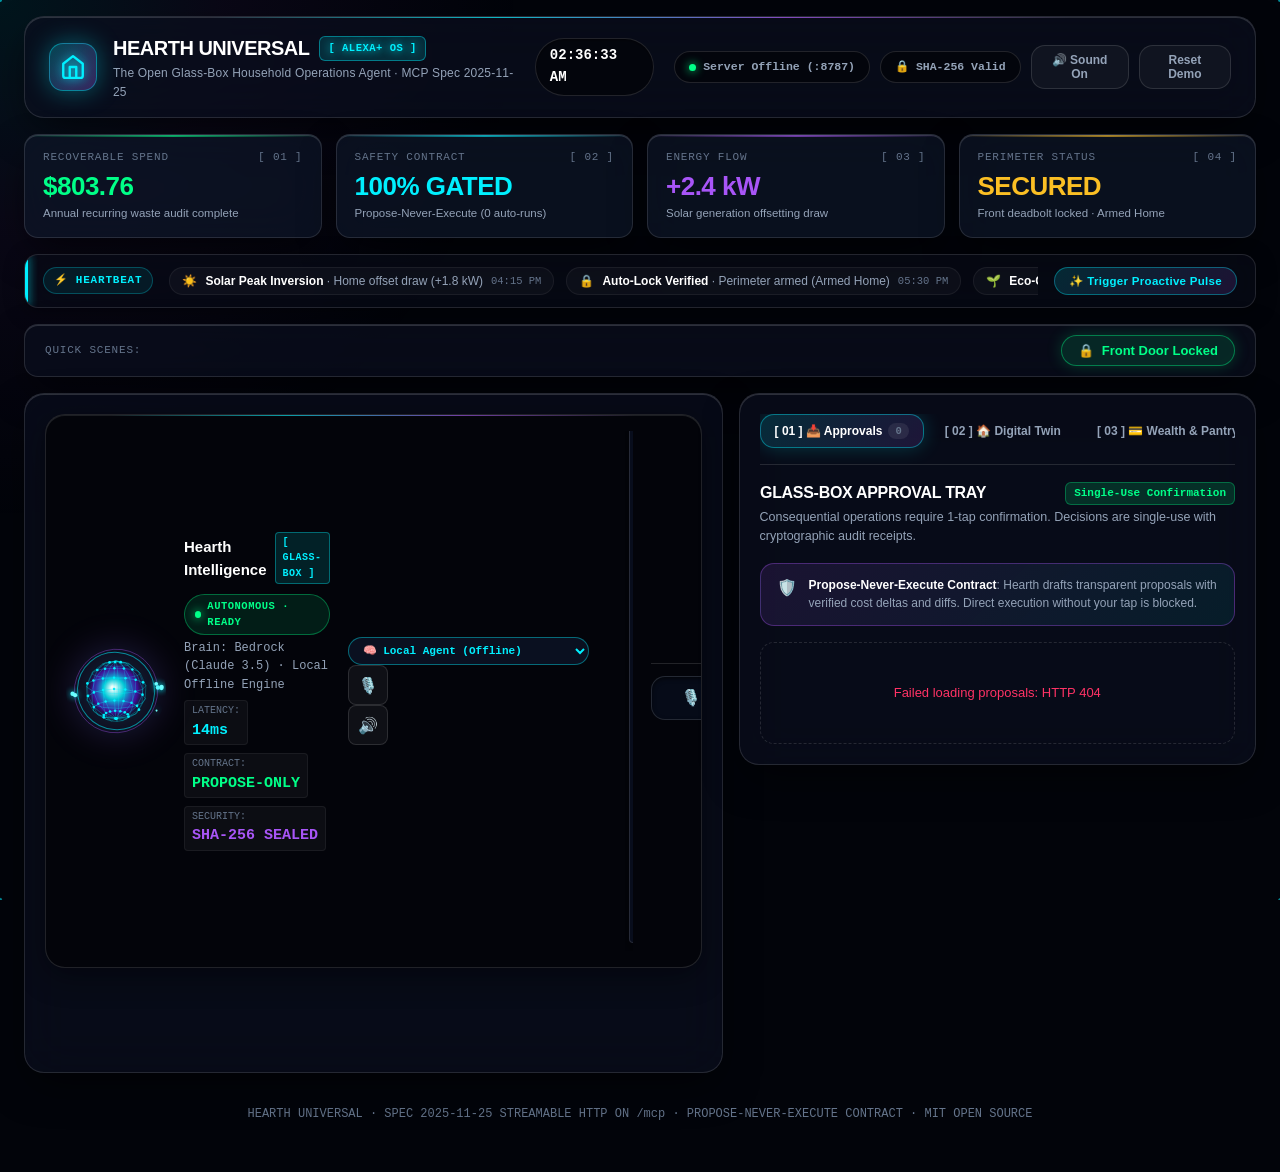
==== commit 2b803b63: "feat(core): add Alexa Smart Home v3 directives, autonomous heartbeat, and 3D astrolabe showcase" ====
--- a/web/index.html
+++ b/web/index.html
@@ -530,34 +530,86 @@
       position: relative;
     }
 
-    /* Living 3D Neural Centerpiece */
+    /* Living 3D Neural Centerpiece (Spatial Core Hero Display) */
     .neural-centerpiece-bar {
       display: flex;
       align-items: center;
       justify-content: space-between;
-      gap: 16px;
-      padding: 12px 16px;
-      background: rgba(0, 0, 0, 0.45);
-      border: 1px solid var(--border-subtle);
-      border-radius: var(--radius-md);
+      gap: 18px;
+      padding: 16px 20px;
+      background: rgba(0, 0, 0, 0.55);
+      border: 1px solid var(--border-subtle);
+      border-radius: var(--radius-lg);
       position: relative;
       overflow: hidden;
+      box-shadow: inset 0 1px 0 rgba(255, 255, 255, 0.1), 0 8px 30px rgba(0, 0, 0, 0.4);
+    }
+
+    .neural-centerpiece-bar::before {
+      content: "";
+      position: absolute;
+      top: 0;
+      left: 10%;
+      width: 80%;
+      height: 1px;
+      background: linear-gradient(90deg, transparent, var(--cyan), var(--purple), transparent);
+      opacity: 0.6;
     }
 
     .neural-orb-container {
       display: flex;
       align-items: center;
-      gap: 16px;
-    }
-
-    /* Kinetic Interactive Orb Canvas */
+      gap: 18px;
+      flex: 1;
+    }
+
+    /* Kinetic Interactive Astrolabe Canvas Wrapper */
+    .orb-canvas-wrapper {
+      position: relative;
+      width: 100px;
+      height: 100px;
+      flex-shrink: 0;
+      display: flex;
+      align-items: center;
+      justify-content: center;
+    }
+
     .kinetic-orb-canvas {
-      width: 54px;
-      height: 54px;
+      width: 100px;
+      height: 100px;
       border-radius: 50%;
       cursor: pointer;
-      flex-shrink: 0;
       position: relative;
+      z-index: 2;
+      transition: transform 0.25s cubic-bezier(0.16, 1, 0.3, 1);
+    }
+
+    .kinetic-orb-canvas:hover {
+      transform: scale(1.06);
+    }
+
+    .orb-core-glow {
+      position: absolute;
+      inset: -8px;
+      border-radius: 50%;
+      background: radial-gradient(circle, rgba(0, 240, 255, 0.22) 0%, rgba(168, 85, 247, 0.12) 50%, transparent 72%);
+      pointer-events: none;
+      z-index: 1;
+      filter: blur(14px);
+      animation: pulse-core 3s infinite ease-in-out;
+    }
+
+    @keyframes pulse-core {
+      0%, 100% { opacity: 0.8; transform: scale(1); }
+      50% { opacity: 1; transform: scale(1.1); }
+    }
+
+    .neural-meta-top {
+      display: flex;
+      align-items: center;
+      gap: 10px;
+      margin-bottom: 4px;
+      flex-wrap: wrap;
     }
 
     .neural-meta-info strong {
@@ -573,12 +625,52 @@
       font-size: 12px;
       color: var(--text-muted);
       font-family: var(--font-mono);
-    }
-
-    .voice-control-actions {
+      display: block;
+    }
+
+    .brand-tag-cyan {
+      font-size: 10px;
+      font-family: var(--font-mono);
+      font-weight: 700;
+      padding: 2px 7px;
+      border-radius: 4px;
+      background: rgba(0, 240, 255, 0.12);
+      border: 1px solid rgba(0, 240, 255, 0.35);
+      color: var(--cyan);
+      letter-spacing: 0.5px;
+    }
+
+    .core-status-pill {
+      display: inline-flex;
+      align-items: center;
+      gap: 6px;
+      padding: 3px 10px;
+      border-radius: var(--radius-full);
+      background: rgba(0, 255, 136, 0.1);
+      border: 1px solid rgba(0, 255, 136, 0.35);
+      color: var(--emerald);
+      font-size: 10.5px;
+      font-family: var(--font-mono);
+      font-weight: 700;
+      letter-spacing: 0.5px;
+    }
+
+    .neural-telemetry-row {
       display: flex;
       align-items: center;
       gap: 8px;
+      margin-top: 6px;
+      flex-wrap: wrap;
+    }
+
+    .telemetry-chip {
+      font-size: 10px;
+      font-family: var(--font-mono);
+      color: var(--text-dim);
+      background: rgba(255, 255, 255, 0.04);
+      padding: 2px 7px;
+      border-radius: 4px;
+      border: 1px solid var(--border-faint);
     }
 
     .voice-glow-btn {
@@ -1556,6 +1648,371 @@
     @keyframes toast-enter {
       from { opacity: 0; transform: translateX(24px); }
       to { opacity: 1; transform: translateX(0); }
+    }
+
+    /* =========================================================================
+       2B. AUTONOMOUS HOUSEHOLD HEARTBEAT STREAM
+       ========================================================================= */
+    .heartbeat-ticker-bar {
+      display: flex;
+      align-items: center;
+      justify-content: space-between;
+      gap: 16px;
+      padding: 10px 18px;
+      background: rgba(8, 12, 24, 0.65);
+      border: 1px solid var(--border-subtle);
+      border-radius: var(--radius-md);
+      backdrop-filter: blur(20px);
+      box-shadow: 0 4px 20px rgba(0, 0, 0, 0.35);
+      position: relative;
+      overflow: hidden;
+    }
+
+    .heartbeat-ticker-bar::before {
+      content: "";
+      position: absolute;
+      top: 0;
+      left: 0;
+      width: 3px;
+      height: 100%;
+      background: var(--cyan);
+      box-shadow: 0 0 10px var(--cyan);
+    }
+
+    .heartbeat-badge {
+      display: flex;
+      align-items: center;
+      gap: 7px;
+      font-size: 11px;
+      font-family: var(--font-mono);
+      font-weight: 800;
+      letter-spacing: 0.8px;
+      color: var(--cyan);
+      white-space: nowrap;
+      text-transform: uppercase;
+      padding: 4px 10px;
+      border-radius: var(--radius-full);
+      background: rgba(0, 240, 255, 0.08);
+      border: 1px solid rgba(0, 240, 255, 0.25);
+    }
+
+    .heartbeat-pulse-icon {
+      animation: pulse-beacon 1.5s infinite;
+    }
+
+    .heartbeat-event-stream {
+      display: flex;
+      align-items: center;
+      gap: 12px;
+      overflow-x: auto;
+      flex: 1;
+      padding: 2px 0;
+      scrollbar-width: none;
+    }
+    .heartbeat-event-stream::-webkit-scrollbar { display: none; }
+
+    .heartbeat-event-pill {
+      display: inline-flex;
+      align-items: center;
+      gap: 8px;
+      padding: 4px 12px;
+      border-radius: var(--radius-full);
+      background: rgba(255, 255, 255, 0.03);
+      border: 1px solid var(--border-faint);
+      font-size: 12px;
+      white-space: nowrap;
+      color: var(--text-muted);
+      transition: all 0.2s ease;
+    }
+
+    .heartbeat-event-pill:hover {
+      background: rgba(255, 255, 255, 0.07);
+      border-color: var(--border-subtle);
+      color: var(--text-bright);
+    }
+
+    .heartbeat-event-pill strong {
+      color: var(--text-bright);
+      font-weight: 600;
+    }
+
+    .heartbeat-event-pill .event-time {
+      font-family: var(--font-mono);
+      font-size: 10.5px;
+      color: var(--text-dim);
+    }
+
+    .proactive-trigger-btn {
+      display: inline-flex;
+      align-items: center;
+      gap: 6px;
+      padding: 6px 14px;
+      border-radius: var(--radius-full);
+      background: linear-gradient(135deg, rgba(0, 240, 255, 0.15), rgba(168, 85, 247, 0.15));
+      border: 1px solid rgba(0, 240, 255, 0.35);
+      color: var(--cyan);
+      font-size: 11.5px;
+      font-weight: 700;
+      letter-spacing: 0.3px;
+      cursor: pointer;
+      white-space: nowrap;
+      transition: all 0.2s cubic-bezier(0.16, 1, 0.3, 1);
+    }
+
+    .proactive-trigger-btn:hover {
+      background: linear-gradient(135deg, rgba(0, 240, 255, 0.25), rgba(168, 85, 247, 0.25));
+      border-color: var(--cyan);
+      box-shadow: 0 0 20px var(--cyan-glow);
+      transform: translateY(-1px);
+    }
+
+    /* Mood Lighting Presets */
+    .room-mood-row {
+      display: flex;
+      align-items: center;
+      gap: 8px;
+      margin: 10px 0 6px;
+      padding: 6px 10px;
+      border-radius: 8px;
+      background: rgba(0, 0, 0, 0.25);
+      flex-wrap: wrap;
+    }
+
+    .room-mood-label {
+      font-size: 10.5px;
+      font-family: var(--font-mono);
+      color: var(--text-dim);
+      text-transform: uppercase;
+      margin-right: 4px;
+    }
+
+    .mood-preset-btn {
+      display: inline-flex;
+      align-items: center;
+      gap: 5px;
+      padding: 3px 8px;
+      border-radius: 5px;
+      font-size: 10.5px;
+      font-weight: 600;
+      cursor: pointer;
+      background: rgba(255, 255, 255, 0.04);
+      border: 1px solid var(--border-faint);
+      color: var(--text-muted);
+      transition: all 0.15s ease;
+    }
+
+    .mood-preset-btn:hover {
+      background: rgba(255, 255, 255, 0.1);
+      border-color: var(--border-subtle);
+      color: var(--text-bright);
+      transform: translateY(-1px);
+    }
+
+    .mood-color-dot {
+      width: 7px;
+      height: 7px;
+      border-radius: 50%;
+      flex-shrink: 0;
+    }
+
+    /* Live Animated Audio Equalizer Bars */
+    .audio-eq-bars {
+      display: inline-flex;
+      align-items: flex-end;
+      gap: 2.5px;
+      height: 12px;
+      margin-left: 6px;
+      vertical-align: middle;
+    }
+
+    .audio-eq-bar {
+      width: 2.5px;
+      background: var(--cyan);
+      border-radius: 1px;
+      animation: eq-bounce 0.8s infinite ease-in-out alternate;
+    }
+
+    .audio-eq-bar:nth-child(1) { height: 35%; animation-delay: 0.1s; }
+    .audio-eq-bar:nth-child(2) { height: 80%; animation-delay: 0.3s; }
+    .audio-eq-bar:nth-child(3) { height: 100%; animation-delay: 0.2s; }
+    .audio-eq-bar:nth-child(4) { height: 60%; animation-delay: 0.4s; }
+
+    @keyframes eq-bounce {
+      0% { height: 25%; }
+      100% { height: 100%; }
+    }
+
+    /* =========================================================================
+       GLASS-BOX CRYPTOGRAPHIC INSPECTION MODAL
+       ========================================================================= */
+    .inspection-modal-overlay {
+      position: fixed;
+      inset: 0;
+      background: rgba(2, 4, 10, 0.8);
+      backdrop-filter: blur(28px);
+      -webkit-backdrop-filter: blur(28px);
+      z-index: 10000;
+      display: flex;
+      align-items: center;
+      justify-content: center;
+      padding: 20px;
+      opacity: 0;
+      pointer-events: none;
+      transition: opacity 0.25s cubic-bezier(0.16, 1, 0.3, 1);
+    }
+
+    .inspection-modal-overlay.active {
+      opacity: 1;
+      pointer-events: auto;
+    }
+
+    .inspection-modal-card {
+      width: 100%;
+      max-width: 680px;
+      background: rgba(13, 20, 38, 0.95);
+      border: 1px solid var(--border-glow);
+      border-radius: var(--radius-xl);
+      box-shadow: 0 25px 60px -15px rgba(0, 0, 0, 0.8), inset 0 1px 0 rgba(255, 255, 255, 0.15);
+      display: flex;
+      flex-direction: column;
+      max-height: 85vh;
+      overflow: hidden;
+      transform: scale(0.96) translateY(10px);
+      transition: transform 0.25s cubic-bezier(0.16, 1, 0.3, 1);
+    }
+
+    .inspection-modal-overlay.active .inspection-modal-card {
+      transform: scale(1) translateY(0);
+    }
+
+    .modal-header-row {
+      display: flex;
+      align-items: center;
+      justify-content: space-between;
+      padding: 20px 24px;
+      border-bottom: 1px solid var(--border-subtle);
+    }
+
+    .modal-title-wrap {
+      display: flex;
+      align-items: center;
+      gap: 14px;
+    }
+
+    .modal-title-wrap h3 {
+      font-size: 16px;
+      font-weight: 700;
+      color: var(--text-bright);
+    }
+
+    .modal-close-btn {
+      width: 32px;
+      height: 32px;
+      border-radius: var(--radius-sm);
+      background: rgba(255, 255, 255, 0.05);
+      border: 1px solid var(--border-subtle);
+      color: var(--text-muted);
+      cursor: pointer;
+      display: flex;
+      align-items: center;
+      justify-content: center;
+      font-size: 14px;
+      transition: all 0.15s ease;
+    }
+
+    .modal-close-btn:hover {
+      background: rgba(255, 51, 102, 0.2);
+      border-color: var(--rose);
+      color: var(--rose);
+    }
+
+    .modal-body-scroll {
+      padding: 20px 24px;
+      overflow-y: auto;
+      display: flex;
+      flex-direction: column;
+      gap: 18px;
+    }
+
+    .modal-section h4 {
+      font-size: 11.5px;
+      font-family: var(--font-mono);
+      text-transform: uppercase;
+      letter-spacing: 0.8px;
+      color: var(--text-dim);
+      margin-bottom: 8px;
+    }
+
+    .sentinel-verdict-badge {
+      display: inline-block;
+      padding: 6px 12px;
+      border-radius: var(--radius-sm);
+      background: rgba(251, 191, 36, 0.12);
+      border: 1px solid var(--amber);
+      color: var(--amber);
+      font-family: var(--font-mono);
+      font-size: 11px;
+      font-weight: 700;
+    }
+
+    .merkle-hash-box {
+      font-family: var(--font-mono);
+      font-size: 12px;
+      padding: 10px 14px;
+      border-radius: var(--radius-sm);
+      background: rgba(0, 0, 0, 0.5);
+      border: 1px solid rgba(0, 240, 255, 0.3);
+      color: var(--cyan);
+      word-break: break-all;
+    }
+
+    .impact-metrics-grid {
+      display: grid;
+      grid-template-columns: repeat(3, 1fr);
+      gap: 12px;
+    }
+
+    .metric-box {
+      padding: 10px 12px;
+      border-radius: var(--radius-md);
+      background: rgba(0, 0, 0, 0.35);
+      border: 1px solid var(--border-faint);
+      display: flex;
+      flex-direction: column;
+      gap: 4px;
+    }
+
+    .metric-box span {
+      font-size: 11px;
+      color: var(--text-dim);
+    }
+
+    .metric-box strong {
+      font-size: 13.5px;
+      font-weight: 700;
+    }
+
+    .modal-diff-pre {
+      font-family: var(--font-mono);
+      font-size: 11.5px;
+      padding: 12px;
+      border-radius: var(--radius-md);
+      background: rgba(0, 0, 0, 0.5);
+      border: 1px solid var(--border-subtle);
+      color: #e2e8f0;
+      white-space: pre-wrap;
+      max-height: 140px;
+      overflow-y: auto;
+    }
+
+    .modal-footer-row {
+      display: flex;
+      align-items: center;
+      justify-content: flex-end;
+      gap: 12px;
+      padding: 16px 24px;
+      border-top: 1px solid var(--border-subtle);
+      background: rgba(0, 0, 0, 0.3);
     }
 
     .showcase-footer {
@@ -1649,6 +2106,34 @@
       </div>
     </section>
 
+    <!-- 2B. AUTONOMOUS HOUSEHOLD HEARTBEAT STREAM -->
+    <section class="heartbeat-ticker-bar" aria-label="Autonomous Household Heartbeat">
+      <div class="heartbeat-badge">
+        <span class="heartbeat-pulse-icon">⚡</span>
+        <span>HEARTBEAT</span>
+      </div>
+      <div class="heartbeat-event-stream" id="heartbeatEventStream">
+        <div class="heartbeat-event-pill">
+          <span>☀️</span>
+          <div><strong>Solar Peak Inversion</strong> · Home offset draw (+1.8 kW)</div>
+          <span class="event-time">04:15 PM</span>
+        </div>
+        <div class="heartbeat-event-pill">
+          <span>🔒</span>
+          <div><strong>Auto-Lock Verified</strong> · Perimeter armed (Armed Home)</div>
+          <span class="event-time">05:30 PM</span>
+        </div>
+        <div class="heartbeat-event-pill">
+          <span>🌱</span>
+          <div><strong>Eco-Comfort Pulse</strong> · Climate setpoint dialed 21.5°C</div>
+          <span class="event-time">06:45 PM</span>
+        </div>
+      </div>
+      <button class="proactive-trigger-btn" id="triggerProactiveBtn" title="Simulate an autonomous proactive household event">
+        <span>✨ Trigger Proactive Pulse</span>
+      </button>
+    </section>
+
     <!-- 3. AMBIENT SCENES & PERIMETER CONTROL -->
     <section class="ambient-control-bar" aria-label="Ambient Scenes and Perimeter Lock">
       <div class="scene-pill-group">
@@ -1669,23 +2154,40 @@
       <!-- LEFT COLUMN: THE ALEXA+ LIVING INTELLIGENCE SURFACE -->
       <section class="intelligence-hub" aria-label="Alexa Intelligence Hub">
         
-        <!-- Living 3D Neural Centerpiece -->
+        <!-- Living 3D Neural Centerpiece (Spatial Core Hero Display) -->
         <div class="neural-centerpiece-bar">
           <div class="neural-orb-container">
-            <canvas class="kinetic-orb-canvas" id="orbCanvas" width="108" height="108" title="Kinetic Alexa Orb — Move cursor or click to interact"></canvas>
+            <div class="orb-canvas-wrapper">
+              <canvas class="kinetic-orb-canvas" id="orbCanvas" width="200" height="200" title="Kinetic Alexa Orb — Move cursor or click to interact"></canvas>
+              <div class="orb-core-glow"></div>
+            </div>
             <div class="neural-meta-info">
-              <strong>Hearth Intelligence <span style="font-size:11px;color:var(--cyan);font-weight:600;">[ GLASS-BOX ]</span></strong>
+              <div class="neural-meta-top">
+                <strong>Hearth Intelligence <span class="brand-tag-cyan">[ GLASS-BOX ]</span></strong>
+                <span class="core-status-pill" id="coreStatusPill">
+                  <span class="beacon-dot"></span> <span id="coreStatusText">AUTONOMOUS · READY</span>
+                </span>
+              </div>
               <small id="brainModelBadge">Brain: Bedrock (Claude 3.5) · Local Offline Engine</small>
+              <div class="neural-telemetry-row">
+                <span class="telemetry-chip">LATENCY: <strong id="telemetryLatency" style="color:var(--cyan);">14ms</strong></span>
+                <span class="telemetry-chip">CONTRACT: <strong style="color:var(--emerald);">PROPOSE-ONLY</strong></span>
+                <span class="telemetry-chip">SECURITY: <strong style="color:var(--purple);">SHA-256 SEALED</strong></span>
+              </div>
             </div>
           </div>
           <div class="voice-control-actions">
+            <select id="brainProviderSelect" class="hud-btn" style="background:#0a1020;color:var(--cyan);border-color:rgba(0,240,255,0.4);font-family:var(--font-mono);font-size:11px;padding:6px 10px;" title="Switch active brain provider">
+              <option value="local">🧠 Local Agent (Offline)</option>
+              <option value="bedrock">☁️ Amazon Bedrock (Claude 3.5)</option>
+              <option value="openai">⚡ OpenAI / Ollama</option>
+            </select>
             <button class="voice-glow-btn" id="micVoiceTrigger" title="Voice Input (Speech Recognition)">
               🎙️
             </button>
             <button class="voice-glow-btn" id="alexaSpeechTestBtn" title="Synthesize Voice Response">
               🔊
             </button>
-          </div>
         </div>
 
         <!-- Quick Scenario Action Chips -->
@@ -1774,6 +2276,16 @@
             Multi-room telemetry. Lighting & climate apply instantly; unlocking smart deadbolts requires human confirmation.
           </p>
 
+          <div style="margin-bottom:14px;padding:12px;border-radius:10px;background:rgba(0,0,0,0.4);border:1px solid var(--border-subtle);">
+            <div style="font-size:11px;font-family:var(--font-mono);color:var(--text-dim);text-transform:uppercase;margin-bottom:8px;">Coordinated Household Routines</div>
+            <div style="display:flex;gap:8px;flex-wrap:wrap;" id="routinesButtonsList">
+              <button class="infeed-btn" data-routine="morning-kickstart">🌅 Morning Kickstart</button>
+              <button class="infeed-btn" data-routine="bedtime-lockdown">🌙 Bedtime Lockdown</button>
+              <button class="infeed-btn" data-routine="movie-night">🎬 Movie Setup</button>
+              <button class="infeed-btn" data-routine="energy-saver">🌱 Energy Saver</button>
+            </div>
+          </div>
+
           <div class="room-architect-grid" id="roomArchitectList"></div>
         </div>
 
@@ -1798,7 +2310,10 @@
           <h3 style="font-size:13.5px;color:var(--text-bright);margin:14px 0 8px;text-transform:uppercase;">Active Subscriptions</h3>
           <div id="subscriptionsFeed"></div>
 
-          <h3 style="font-size:13.5px;color:var(--text-bright);margin:18px 0 8px;text-transform:uppercase;">Consumable Pantry Telemetry</h3>
+          <div style="display:flex;justify-content:space-between;align-items:center;margin:18px 0 8px;">
+            <h3 style="font-size:13.5px;color:var(--text-bright);margin:0;text-transform:uppercase;">Consumable Pantry Telemetry</h3>
+            <button class="infeed-btn" id="stagePantryReorderBtn" style="font-size:11px;padding:3px 9px;">🛒 Stage Reorder Cart</button>
+          </div>
           <div id="pantryInventoryFeed"></div>
 
           <h3 style="font-size:13.5px;color:var(--text-bright);margin:18px 0 8px;text-transform:uppercase;">Subscribe & Save Bundle Deals</h3>
@@ -1855,7 +2370,10 @@
 
           <div style="display:flex;justify-content:space-between;align-items:center;margin-bottom:8px;">
             <h3 style="font-size:13px;color:var(--text-bright);text-transform:uppercase;">Recent Immutable Audit Log</h3>
-            <span id="auditCountBadge" style="font-size:11px;font-family:var(--font-mono);color:var(--text-dim);">0 events</span>
+            <div style="display:flex;align-items:center;gap:8px;">
+              <button class="infeed-btn" id="exportAuditBtn" style="font-size:11px;padding:3px 9px;">📥 Export JSON</button>
+              <span id="auditCountBadge" style="font-size:11px;font-family:var(--font-mono);color:var(--text-dim);">0 events</span>
+            </div>
           </div>
 
           <div style="overflow-x:auto;">
@@ -1886,6 +2404,59 @@
   <!-- HUD TOAST SHELF -->
   <div id="hud-toast-shelf" aria-live="polite"></div>
 
+  <!-- GLASS-BOX CRYPTOGRAPHIC INSPECTION MODAL -->
+  <div class="inspection-modal-overlay" id="inspectionModal" aria-hidden="true" role="dialog" aria-modal="true">
+    <div class="inspection-modal-card">
+      <div class="modal-header-row">
+        <div class="modal-title-wrap">
+          <span style="font-size:22px;">🛡️</span>
+          <div>
+            <h3 id="modalProposalTitle">Cryptographic Inspection</h3>
+            <small style="color:var(--text-dim);font-family:var(--font-mono);" id="modalProposalId">ID: prop-sample</small>
+          </div>
+        </div>
+        <button class="modal-close-btn" id="modalCloseBtn" aria-label="Close Modal">✕</button>
+      </div>
+      <div class="modal-body-scroll">
+        <div class="modal-section">
+          <h4>Sentinel 3-Tier Security Policy Evaluation</h4>
+          <div class="sentinel-verdict-badge" id="modalSentinelVerdict">TIER 2: ASK (GATED BY PROPOSE-NEVER-EXECUTE)</div>
+          <p id="modalSentinelReason" style="font-size:12.5px;color:var(--text-muted);margin-top:6px;"></p>
+        </div>
+        <div class="modal-section">
+          <h4>Cryptographic SHA-256 Ledger Audit Seal</h4>
+          <div class="merkle-hash-box" id="modalMerkleHash">SHA-256: 8f9b4c029...</div>
+          <small style="color:var(--text-dim);display:block;margin-top:4px;">Parent Link: Genesis Merkle Chain · Immutable Single-Use Consent Token</small>
+        </div>
+        <div class="modal-section">
+          <h4>Reversibility & Impact Analysis</h4>
+          <div class="impact-metrics-grid">
+            <div class="metric-box">
+              <span>Financial Impact</span>
+              <strong id="modalCostImpact" style="color:var(--emerald);">+$239.88/yr</strong>
+            </div>
+            <div class="metric-box">
+              <span>Reversibility</span>
+              <strong style="color:var(--cyan);">Guaranteed (1-Tap Undo)</strong>
+            </div>
+            <div class="metric-box">
+              <span>Execution Authority</span>
+              <strong style="color:var(--amber);">Human Confirmation Only</strong>
+            </div>
+          </div>
+        </div>
+        <div class="modal-section" id="modalDiffSection">
+          <h4>State Transition Diff</h4>
+          <pre class="modal-diff-pre" id="modalDiffPre"></pre>
+        </div>
+      </div>
+      <div class="modal-footer-row">
+        <button class="kinetic-btn-reject" id="modalRejectBtn"><span>✕ Reject Action</span></button>
+        <button class="kinetic-btn-approve" id="modalApproveBtn"><span>✓ 1-Tap Authorization & Execute</span></button>
+      </div>
+    </div>
+  </div>
+
   <!-- APP CODE -->
   <script src="app.js"></script>
 </body>
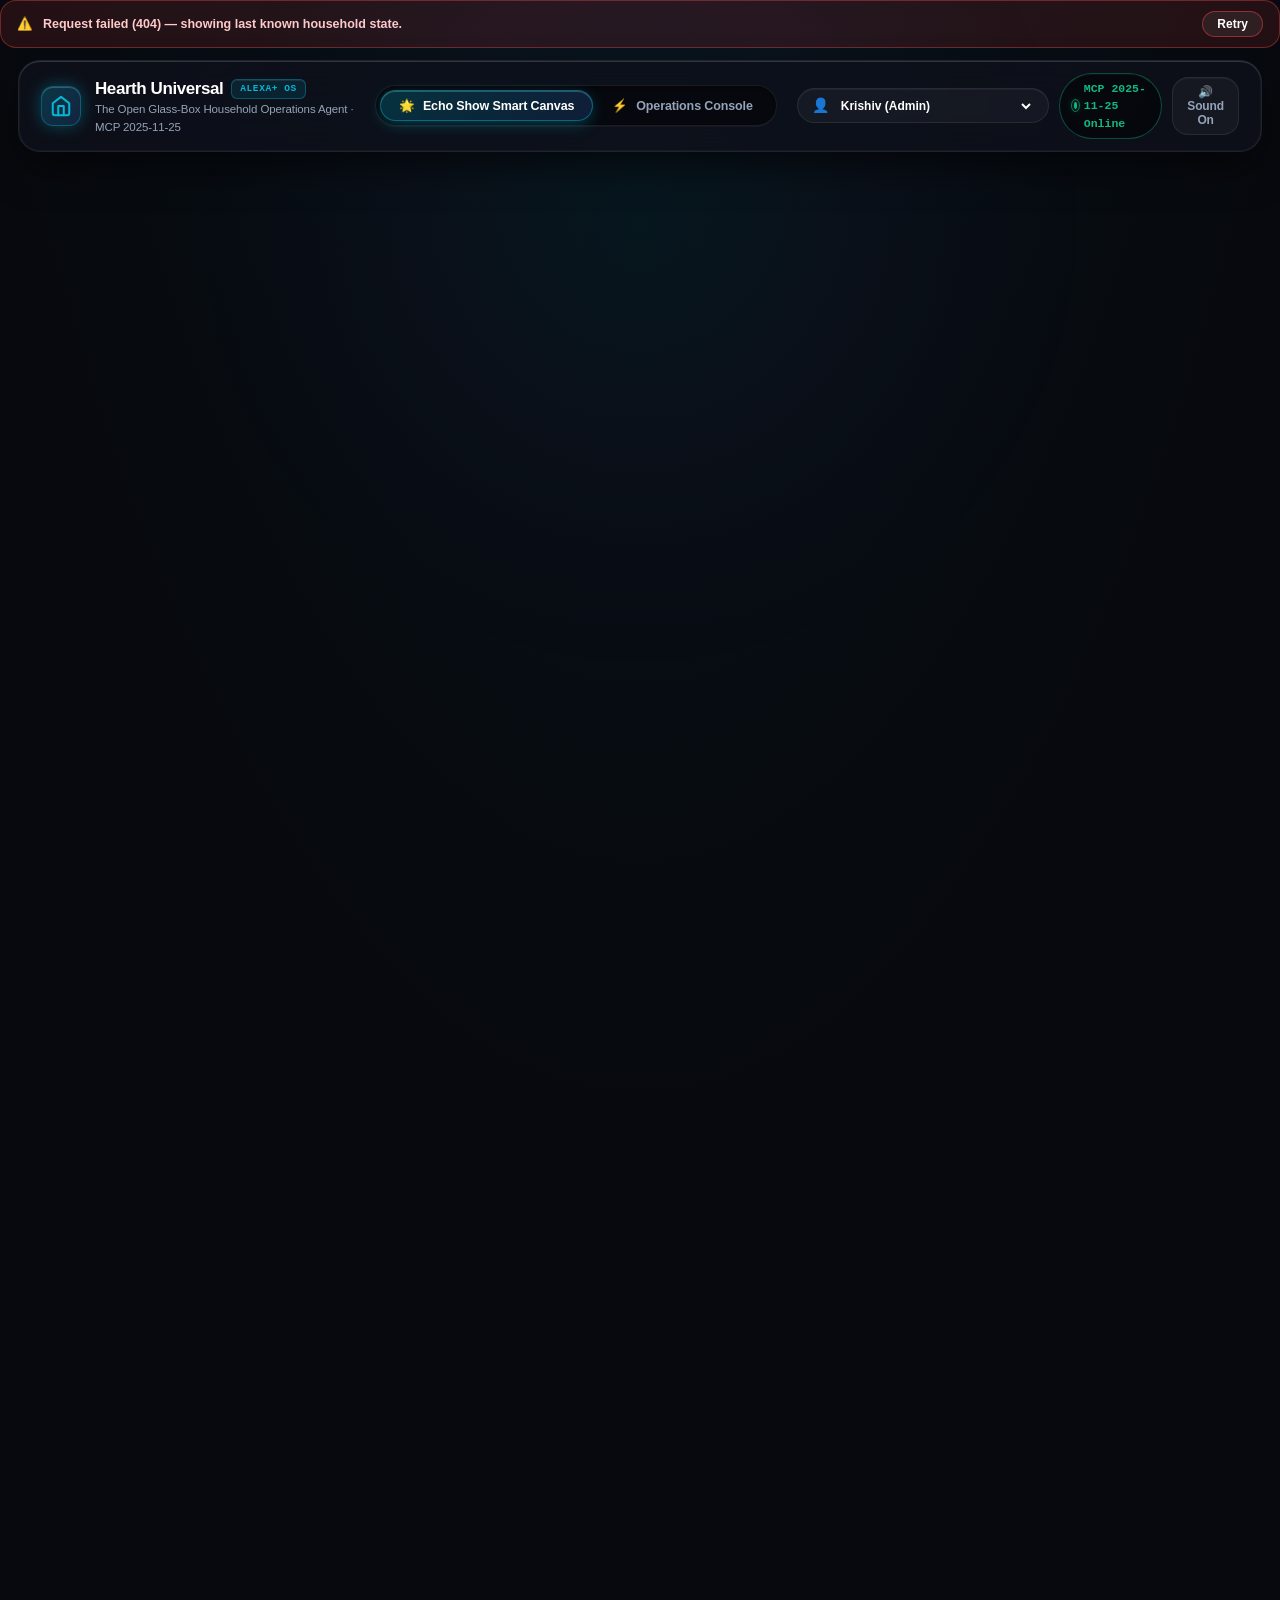
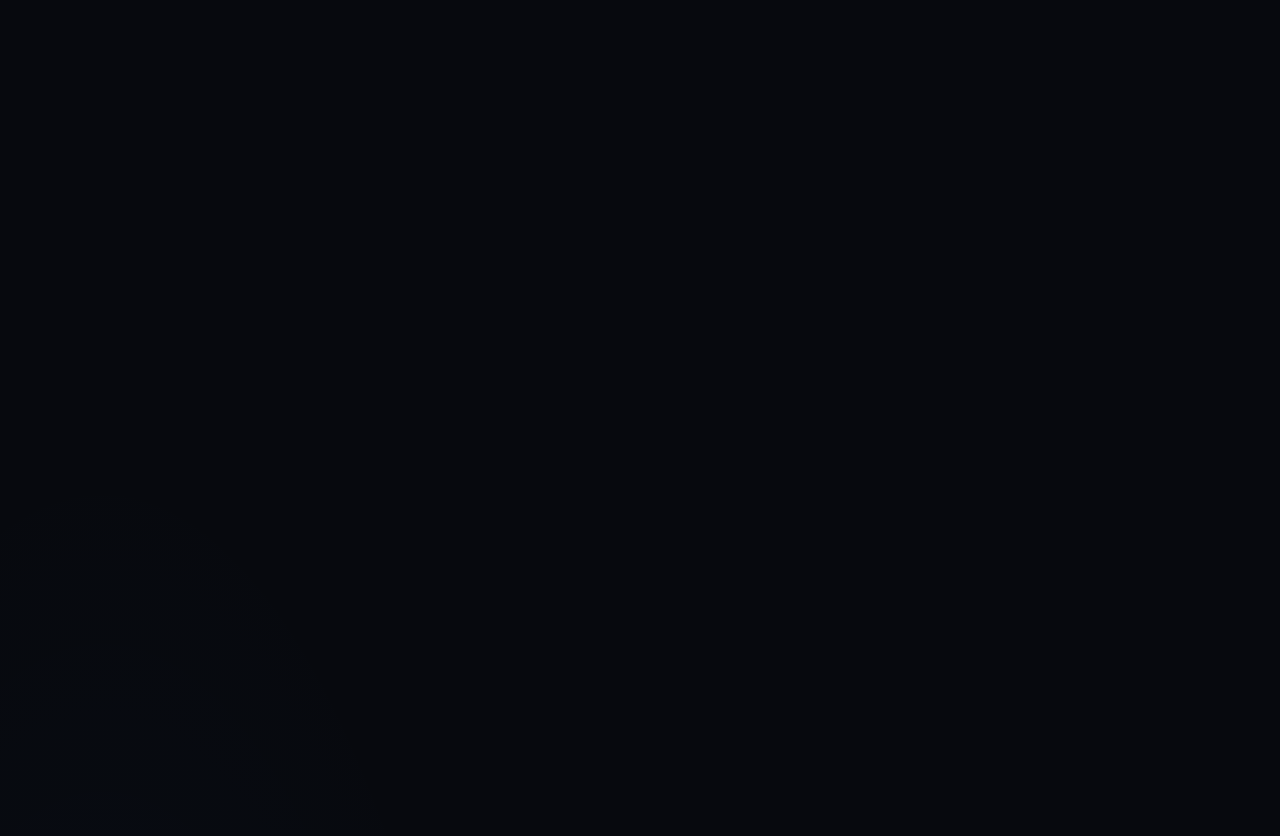
==== commit 80767eb2: "feat(swarm): 17-agent blitz — DAG orchestration, memory v2, Alexa multimodal, Bedrock router, commer" ====
--- a/web/index.html
+++ b/web/index.html
@@ -3,2461 +3,719 @@
 <head>
   <meta charset="utf-8"/>
   <meta name="viewport" content="width=device-width, initial-scale=1.0"/>
-  <meta name="theme-color" content="#030712"/>
+  <meta name="theme-color" content="#050811"/>
   <meta name="description" content="Hearth Universal — The Open Glass-Box Household Operations Agent for Amazon Alexa+."/>
-  <title>Hearth Universal · Autonomous Glass-Box Household OS</title>
-  <link rel="icon" href="data:image/svg+xml,%3Csvg xmlns='http://www.w3.org/2000/svg' viewBox='0 0 100 100'%3E%3Cdefs%3E%3ClinearGradient id='g' x1='0%25' y1='0%25' x2='100%25' y2='100%25'%3E%3Cstop offset='0%25' stop-color='%2300f0ff'/%3E%3Cstop offset='50%25' stop-color='%237000ff'/%3E%3Cstop offset='100%25' stop-color='%2300ff88'/%3E%3C/linearGradient%3E%3C/defs%3E%3Ccircle cx='50' cy='50' r='46' fill='%23050814' stroke='url(%23g)' stroke-width='4'/%3E%3Cpath d='M50 20 L74 42 L66 42 L66 74 L54 74 L54 56 L46 56 L46 74 L34 74 L34 42 L26 42 Z' fill='url(%23g)'/%3E%3C/svg%3E"/>
+  <title>Hearth Universal · Autonomous Glass-Box Household OS for Alexa+</title>
+  <link rel="icon" href="data:image/svg+xml,%3Csvg xmlns='http://www.w3.org/2000/svg' viewBox='0 0 100 100'%3E%3Cdefs%3E%3ClinearGradient id='g' x1='0%25' y1='0%25' x2='100%25' y2='100%25'%3E%3Cstop offset='0%25' stop-color='%2306b6d4'/%3E%3Cstop offset='50%25' stop-color='%233b82f6'/%3E%3Cstop offset='100%25' stop-color='%2310b981'/%3E%3C/linearGradient%3E%3C/defs%3E%3Ccircle cx='50' cy='50' r='46' fill='%23090e1d' stroke='url(%23g)' stroke-width='4'/%3E%3Cpath d='M50 20 L74 42 L66 42 L66 74 L54 74 L54 56 L46 56 L46 74 L34 74 L34 42 L26 42 Z' fill='url(%23g)'/%3E%3C/svg%3E"/>
   <link rel="manifest" href="manifest.json"/>
-  <style>
-    /* =========================================================================
-       HEARTH UNIVERSAL — BACHYNSKYI SHOWCASE AESTHETIC
-       Kinetic 3D Design · Living Ambient Lighting · Holographic Glassmorphism
-       ========================================================================= */
-    :root {
-      --bg: #030712;
-      --bg-deep: #02040a;
-      --bg-surface: rgba(10, 15, 30, 0.7);
-      --bg-card: rgba(15, 23, 42, 0.65);
-      --bg-card-hover: rgba(22, 34, 64, 0.8);
-      --bg-input: rgba(8, 14, 28, 0.85);
-
-      --border-faint: rgba(255, 255, 255, 0.06);
-      --border-subtle: rgba(255, 255, 255, 0.12);
-      --border-highlight: rgba(0, 240, 255, 0.35);
-      --border-glow: rgba(168, 85, 247, 0.4);
-
-      --text: #f8fafc;
-      --text-muted: #94a3b8;
-      --text-dim: #64748b;
-      --text-bright: #ffffff;
-
-      --cyan: #00f0ff;
-      --cyan-glow: rgba(0, 240, 255, 0.35);
-      --purple: #a855f7;
-      --purple-glow: rgba(168, 85, 247, 0.35);
-      --emerald: #00ff88;
-      --emerald-glow: rgba(0, 255, 136, 0.35);
-      --amber: #fbbf24;
-      --amber-glow: rgba(251, 191, 36, 0.35);
-      --rose: #ff3366;
-      --rose-glow: rgba(255, 51, 102, 0.35);
-
-      --radius-sm: 8px;
-      --radius-md: 14px;
-      --radius-lg: 20px;
-      --radius-xl: 28px;
-      --radius-full: 9999px;
-
-      --font: -apple-system, BlinkMacSystemFont, "SF Pro Display", "Segoe UI", Roboto, "Inter", sans-serif;
-      --font-mono: "SF Mono", "JetBrains Mono", Menlo, Monaco, Consolas, monospace;
-
-      --shadow-subtle: 0 4px 20px rgba(0, 0, 0, 0.4);
-      --shadow-glass: 0 16px 40px -8px rgba(0, 0, 0, 0.6), inset 0 1px 0 rgba(255, 255, 255, 0.15);
-      --shadow-glow-cyan: 0 0 35px -5px var(--cyan-glow);
-    }
-
-    * {
-      box-sizing: border-box;
-      margin: 0;
-      padding: 0;
-    }
-
-    body {
-      background-color: var(--bg-deep);
-      color: var(--text);
-      font-family: var(--font);
-      font-size: 14px;
-      line-height: 1.55;
-      min-height: 100vh;
-      display: flex;
-      flex-direction: column;
-      overflow-x: hidden;
-      -webkit-font-smoothing: antialiased;
-      -moz-osx-font-smoothing: grayscale;
-      position: relative;
-    }
-
-    /* Ambient Cursor Spotlight Canvas */
-    #ambient-spotlight {
-      position: fixed;
-      inset: 0;
-      pointer-events: none;
-      z-index: 0;
-      background: radial-gradient(
-        750px circle at var(--mouse-x, 50%) var(--mouse-y, 30%),
-        rgba(0, 240, 255, 0.08) 0%,
-        rgba(168, 85, 247, 0.05) 30%,
-        transparent 70%
-      );
-      transition: background 0.05s ease;
-    }
-
-    #particles-canvas {
-      position: fixed;
-      inset: 0;
-      pointer-events: none;
-      z-index: 1;
-      opacity: 0.6;
-    }
-
-    /* Scrollbars */
-    ::-webkit-scrollbar {
-      width: 5px;
-      height: 5px;
-    }
-    ::-webkit-scrollbar-track {
-      background: transparent;
-    }
-    ::-webkit-scrollbar-thumb {
-      background: rgba(255, 255, 255, 0.15);
-      border-radius: var(--radius-full);
-    }
-    ::-webkit-scrollbar-thumb:hover {
-      background: var(--cyan);
-    }
-
-    /* Main Container */
-    .app-viewport {
-      position: relative;
-      z-index: 2;
-      width: 100%;
-      max-width: 1600px;
-      margin: 0 auto;
-      padding: 16px 24px 32px;
-      display: flex;
-      flex-direction: column;
-      gap: 16px;
-      flex: 1;
-    }
-
-    /* =========================================================================
-       1. EDITORIAL SHOWCASE HEADER
-       ========================================================================= */
-    .showcase-header {
-      display: flex;
-      align-items: center;
-      justify-content: space-between;
-      gap: 20px;
-      padding: 16px 24px;
-      background: var(--bg-surface);
-      border: 1px solid var(--border-subtle);
-      border-radius: var(--radius-lg);
-      backdrop-filter: blur(24px);
-      -webkit-backdrop-filter: blur(24px);
-      box-shadow: var(--shadow-glass);
-      position: relative;
-      overflow: hidden;
-    }
-
-    .showcase-header::before {
-      content: "";
-      position: absolute;
-      top: 0;
-      left: 15%;
-      width: 70%;
-      height: 1px;
-      background: linear-gradient(90deg, transparent, var(--cyan), var(--purple), transparent);
-      opacity: 0.7;
-    }
-
-    .brand-identity {
-      display: flex;
-      align-items: center;
-      gap: 16px;
-    }
-
-    .brand-mark {
-      position: relative;
-      width: 48px;
-      height: 48px;
-      border-radius: 14px;
-      background: linear-gradient(135deg, rgba(0, 240, 255, 0.25), rgba(168, 85, 247, 0.3));
-      border: 1px solid rgba(0, 240, 255, 0.4);
-      display: flex;
-      align-items: center;
-      justify-content: center;
-      box-shadow: 0 0 24px rgba(0, 240, 255, 0.35);
-      flex-shrink: 0;
-    }
-
-    .brand-mark svg {
-      width: 26px;
-      height: 26px;
-      fill: none;
-      stroke: var(--cyan);
-      stroke-width: 2.2;
-      stroke-linecap: round;
-      stroke-linejoin: round;
-      filter: drop-shadow(0 0 6px var(--cyan));
-    }
-
-    .brand-text h1 {
-      font-size: 20px;
-      font-weight: 800;
-      letter-spacing: -0.5px;
-      color: var(--text-bright);
-      display: flex;
-      align-items: center;
-      gap: 10px;
-      text-transform: uppercase;
-    }
-
-    .brand-tag {
-      font-size: 10.5px;
-      font-family: var(--font-mono);
-      font-weight: 700;
-      padding: 3px 8px;
-      border-radius: 6px;
-      background: rgba(0, 240, 255, 0.15);
-      border: 1px solid rgba(0, 240, 255, 0.4);
-      color: var(--cyan);
-      letter-spacing: 0.5px;
-      text-shadow: 0 0 8px var(--cyan);
-    }
-
-    .brand-text p {
-      font-size: 12px;
-      color: var(--text-muted);
-      letter-spacing: 0.2px;
-    }
-
-    .header-centerpiece {
-      display: flex;
-      align-items: center;
-      gap: 14px;
-    }
-
-    .clock-pill {
-      font-family: var(--font-mono);
-      font-size: 14px;
-      font-weight: 700;
-      color: var(--text-bright);
-      background: rgba(0, 0, 0, 0.45);
-      border: 1px solid var(--border-subtle);
-      padding: 6px 14px;
-      border-radius: var(--radius-full);
-      box-shadow: inset 0 1px 3px rgba(0, 0, 0, 0.5);
-    }
-
-    .header-status-cluster {
-      display: flex;
-      align-items: center;
-      gap: 10px;
-    }
-
-    .hud-badge {
-      display: inline-flex;
-      align-items: center;
-      gap: 7px;
-      padding: 6px 14px;
-      border-radius: var(--radius-full);
-      font-size: 11.5px;
-      font-family: var(--font-mono);
-      font-weight: 600;
-      background: rgba(0, 0, 0, 0.45);
-      border: 1px solid var(--border-subtle);
-      color: var(--text-muted);
-      white-space: nowrap;
-    }
-
-    .hud-badge.active-pulse {
-      border-color: rgba(0, 255, 136, 0.4);
-      color: var(--emerald);
-    }
-
-    .beacon-dot {
-      width: 7px;
-      height: 7px;
-      border-radius: 50%;
-      background: var(--emerald);
-      box-shadow: 0 0 10px var(--emerald);
-      animation: pulse-beacon 2s infinite ease-in-out;
-    }
-
-    @keyframes pulse-beacon {
-      0%, 100% { opacity: 1; transform: scale(1); }
-      50% { opacity: 0.5; transform: scale(0.85); }
-    }
-
-    .hud-btn {
-      display: inline-flex;
-      align-items: center;
-      gap: 6px;
-      padding: 7px 14px;
-      border-radius: var(--radius-md);
-      font-size: 12px;
-      font-weight: 600;
-      cursor: pointer;
-      background: rgba(255, 255, 255, 0.04);
-      border: 1px solid var(--border-subtle);
-      color: var(--text-muted);
-      transition: all 0.2s cubic-bezier(0.16, 1, 0.3, 1);
-    }
-
-    .hud-btn:hover {
-      background: rgba(255, 255, 255, 0.1);
-      color: var(--text-bright);
-      border-color: var(--border-highlight);
-      transform: translateY(-1px);
-    }
-
-    .hud-btn.danger:hover {
-      background: rgba(255, 51, 102, 0.18);
-      color: var(--rose);
-      border-color: rgba(255, 51, 102, 0.5);
-    }
-
-    /* =========================================================================
-       2. SHOWCASE STATS STRIP (BACHYNSKYI SIGNATURE METRICS)
-       ========================================================================= */
-    .showcase-stats-strip {
-      display: grid;
-      grid-template-columns: repeat(4, 1fr);
-      gap: 14px;
-    }
-
-    @media (max-width: 960px) {
-      .showcase-stats-strip {
-        grid-template-columns: repeat(2, 1fr);
-      }
-    }
-
-    .stat-hero-card {
-      background: var(--bg-card);
-      border: 1px solid var(--border-subtle);
-      border-radius: var(--radius-md);
-      padding: 14px 18px;
-      backdrop-filter: blur(20px);
-      -webkit-backdrop-filter: blur(20px);
-      box-shadow: var(--shadow-glass);
-      position: relative;
-      overflow: hidden;
-      transition: transform 0.2s ease, border-color 0.2s ease;
-    }
-
-    .stat-hero-card:hover {
-      border-color: var(--border-highlight);
-      transform: translateY(-2px);
-    }
-
-    .stat-hero-card::after {
-      content: "";
-      position: absolute;
-      top: 0;
-      left: 0;
-      right: 0;
-      height: 2px;
-      background: linear-gradient(90deg, transparent, var(--accent, var(--cyan)), transparent);
-      opacity: 0.6;
-    }
-
-    .stat-micro-label {
-      font-size: 11px;
-      font-family: var(--font-mono);
-      text-transform: uppercase;
-      letter-spacing: 0.8px;
-      color: var(--text-dim);
-      display: flex;
-      align-items: center;
-      justify-content: space-between;
-      margin-bottom: 6px;
-    }
-
-    .stat-main-figure {
-      font-size: 26px;
-      font-weight: 800;
-      letter-spacing: -0.5px;
-      color: var(--text-bright);
-      line-height: 1.1;
-      display: flex;
-      align-items: baseline;
-      gap: 6px;
-    }
-
-    .stat-sub-caption {
-      font-size: 11.5px;
-      color: var(--text-muted);
-      margin-top: 4px;
-    }
-
-    /* =========================================================================
-       3. AMBIENT SCENES & PERIMETER CONTROL
-       ========================================================================= */
-    .ambient-control-bar {
-      display: flex;
-      align-items: center;
-      justify-content: space-between;
-      gap: 16px;
-      padding: 10px 20px;
-      background: var(--bg-surface);
-      border: 1px solid var(--border-subtle);
-      border-radius: var(--radius-md);
-      backdrop-filter: blur(20px);
-      -webkit-backdrop-filter: blur(20px);
-      box-shadow: var(--shadow-glass);
-      overflow-x: auto;
-    }
-
-    .scene-pill-group {
-      display: flex;
-      align-items: center;
-      gap: 8px;
-      flex-wrap: nowrap;
-    }
-
-    .scene-group-label {
-      font-size: 11px;
-      font-family: var(--font-mono);
-      text-transform: uppercase;
-      color: var(--text-dim);
-      margin-right: 6px;
-      letter-spacing: 0.8px;
-      white-space: nowrap;
-    }
-
-    .scene-pill-btn {
-      display: inline-flex;
-      align-items: center;
-      gap: 7px;
-      padding: 7px 14px;
-      border-radius: var(--radius-full);
-      font-size: 12.5px;
-      font-weight: 600;
-      color: var(--text-muted);
-      background: rgba(255, 255, 255, 0.03);
-      border: 1px solid var(--border-subtle);
-      cursor: pointer;
-      white-space: nowrap;
-      transition: all 0.2s cubic-bezier(0.16, 1, 0.3, 1);
-    }
-
-    .scene-pill-btn:hover {
-      color: var(--text-bright);
-      background: rgba(0, 240, 255, 0.1);
-      border-color: var(--cyan);
-      box-shadow: 0 0 16px rgba(0, 240, 255, 0.25);
-      transform: translateY(-1px);
-    }
-
-    .scene-pill-btn.active {
-      color: var(--text-bright);
-      background: linear-gradient(135deg, rgba(251, 191, 36, 0.2), rgba(245, 158, 11, 0.1));
-      border-color: var(--amber);
-      box-shadow: 0 0 20px var(--amber-glow);
-    }
-
-    .scene-pill-btn .dot-ind {
-      width: 6px;
-      height: 6px;
-      border-radius: 50%;
-      background: var(--text-dim);
-      transition: all 0.2s ease;
-    }
-
-    .scene-pill-btn.active .dot-ind {
-      background: var(--amber);
-      box-shadow: 0 0 8px var(--amber);
-    }
-
-    .perimeter-quick-btn {
-      display: inline-flex;
-      align-items: center;
-      gap: 8px;
-      padding: 7px 16px;
-      border-radius: var(--radius-full);
-      font-size: 13px;
-      font-weight: 700;
-      cursor: pointer;
-      border: 1px solid var(--border-subtle);
-      background: rgba(0, 0, 0, 0.4);
-      color: var(--text);
-      white-space: nowrap;
-      transition: all 0.2s ease;
-    }
-
-    .perimeter-quick-btn.locked {
-      border-color: rgba(0, 255, 136, 0.4);
-      background: rgba(0, 255, 136, 0.12);
-      color: var(--emerald);
-      box-shadow: 0 0 16px rgba(0, 255, 136, 0.2);
-    }
-
-    .perimeter-quick-btn.unlocked {
-      border-color: rgba(255, 51, 102, 0.5);
-      background: rgba(255, 51, 102, 0.16);
-      color: var(--rose);
-      box-shadow: 0 0 20px var(--rose-glow);
-      animation: alert-flash 1.8s infinite;
-    }
-
-    @keyframes alert-flash {
-      0%, 100% { opacity: 1; }
-      50% { opacity: 0.7; }
-    }
-
-    /* =========================================================================
-       4. MAIN SHOWCASE SPLIT (2 COLUMNS)
-       ========================================================================= */
-    .main-showcase-split {
-      display: grid;
-      grid-template-columns: minmax(0, 1.35fr) minmax(400px, 1fr);
-      gap: 16px;
-      align-items: start;
-      flex: 1;
-    }
-
-    @media (max-width: 1100px) {
-      .main-showcase-split {
-        grid-template-columns: 1fr;
-      }
-    }
-
-    /* =========================================================================
-       LEFT COLUMN: THE ALEXA+ LIVING INTELLIGENCE SURFACE
-       ========================================================================= */
-    .intelligence-hub {
-      display: flex;
-      flex-direction: column;
-      gap: 16px;
-      background: var(--bg-surface);
-      border: 1px solid var(--border-subtle);
-      border-radius: var(--radius-lg);
-      backdrop-filter: blur(24px);
-      -webkit-backdrop-filter: blur(24px);
-      padding: 20px;
-      min-height: 680px;
-      box-shadow: var(--shadow-glass);
-      position: relative;
-    }
-
-    /* Living 3D Neural Centerpiece (Spatial Core Hero Display) */
-    .neural-centerpiece-bar {
-      display: flex;
-      align-items: center;
-      justify-content: space-between;
-      gap: 18px;
-      padding: 16px 20px;
-      background: rgba(0, 0, 0, 0.55);
-      border: 1px solid var(--border-subtle);
-      border-radius: var(--radius-lg);
-      position: relative;
-      overflow: hidden;
-      box-shadow: inset 0 1px 0 rgba(255, 255, 255, 0.1), 0 8px 30px rgba(0, 0, 0, 0.4);
-    }
-
-    .neural-centerpiece-bar::before {
-      content: "";
-      position: absolute;
-      top: 0;
-      left: 10%;
-      width: 80%;
-      height: 1px;
-      background: linear-gradient(90deg, transparent, var(--cyan), var(--purple), transparent);
-      opacity: 0.6;
-    }
-
-    .neural-orb-container {
-      display: flex;
-      align-items: center;
-      gap: 18px;
-      flex: 1;
-    }
-
-    /* Kinetic Interactive Astrolabe Canvas Wrapper */
-    .orb-canvas-wrapper {
-      position: relative;
-      width: 100px;
-      height: 100px;
-      flex-shrink: 0;
-      display: flex;
-      align-items: center;
-      justify-content: center;
-    }
-
-    .kinetic-orb-canvas {
-      width: 100px;
-      height: 100px;
-      border-radius: 50%;
-      cursor: pointer;
-      position: relative;
-      z-index: 2;
-      transition: transform 0.25s cubic-bezier(0.16, 1, 0.3, 1);
-    }
-
-    .kinetic-orb-canvas:hover {
-      transform: scale(1.06);
-    }
-
-    .orb-core-glow {
-      position: absolute;
-      inset: -8px;
-      border-radius: 50%;
-      background: radial-gradient(circle, rgba(0, 240, 255, 0.22) 0%, rgba(168, 85, 247, 0.12) 50%, transparent 72%);
-      pointer-events: none;
-      z-index: 1;
-      filter: blur(14px);
-      animation: pulse-core 3s infinite ease-in-out;
-    }
-
-    @keyframes pulse-core {
-      0%, 100% { opacity: 0.8; transform: scale(1); }
-      50% { opacity: 1; transform: scale(1.1); }
-    }
-
-    .neural-meta-top {
-      display: flex;
-      align-items: center;
-      gap: 10px;
-      margin-bottom: 4px;
-      flex-wrap: wrap;
-    }
-
-    .neural-meta-info strong {
-      font-size: 15px;
-      font-weight: 700;
-      color: var(--text-bright);
-      display: flex;
-      align-items: center;
-      gap: 8px;
-    }
-
-    .neural-meta-info small {
-      font-size: 12px;
-      color: var(--text-muted);
-      font-family: var(--font-mono);
-      display: block;
-    }
-
-    .brand-tag-cyan {
-      font-size: 10px;
-      font-family: var(--font-mono);
-      font-weight: 700;
-      padding: 2px 7px;
-      border-radius: 4px;
-      background: rgba(0, 240, 255, 0.12);
-      border: 1px solid rgba(0, 240, 255, 0.35);
-      color: var(--cyan);
-      letter-spacing: 0.5px;
-    }
-
-    .core-status-pill {
-      display: inline-flex;
-      align-items: center;
-      gap: 6px;
-      padding: 3px 10px;
-      border-radius: var(--radius-full);
-      background: rgba(0, 255, 136, 0.1);
-      border: 1px solid rgba(0, 255, 136, 0.35);
-      color: var(--emerald);
-      font-size: 10.5px;
-      font-family: var(--font-mono);
-      font-weight: 700;
-      letter-spacing: 0.5px;
-    }
-
-    .neural-telemetry-row {
-      display: flex;
-      align-items: center;
-      gap: 8px;
-      margin-top: 6px;
-      flex-wrap: wrap;
-    }
-
-    .telemetry-chip {
-      font-size: 10px;
-      font-family: var(--font-mono);
-      color: var(--text-dim);
-      background: rgba(255, 255, 255, 0.04);
-      padding: 2px 7px;
-      border-radius: 4px;
-      border: 1px solid var(--border-faint);
-    }
-
-    .voice-glow-btn {
-      width: 40px;
-      height: 40px;
-      border-radius: var(--radius-sm);
-      background: rgba(255, 255, 255, 0.05);
-      border: 1px solid var(--border-subtle);
-      color: var(--text-muted);
-      font-size: 16px;
-      cursor: pointer;
-      display: flex;
-      align-items: center;
-      justify-content: center;
-      transition: all 0.2s cubic-bezier(0.16, 1, 0.3, 1);
-    }
-
-    .voice-glow-btn:hover {
-      background: rgba(0, 240, 255, 0.15);
-      border-color: var(--cyan);
-      color: var(--cyan);
-      box-shadow: 0 0 16px var(--cyan-glow);
-      transform: translateY(-1px);
-    }
-
-    .voice-glow-btn.listening {
-      background: rgba(255, 51, 102, 0.2);
-      border-color: var(--rose);
-      color: var(--rose);
-      box-shadow: 0 0 24px var(--rose-glow);
-      animation: alert-flash 1s infinite;
-    }
-
-    /* Quick Scenario Action Chips */
-    .prompt-chip-rail {
-      display: flex;
-      gap: 8px;
-      overflow-x: auto;
-      padding: 4px 0 6px;
-    }
-
-    .kinetic-chip {
-      display: inline-flex;
-      align-items: center;
-      gap: 7px;
-      padding: 7px 14px;
-      border-radius: var(--radius-full);
-      font-size: 12px;
-      font-weight: 600;
-      color: var(--text-muted);
-      background: rgba(255, 255, 255, 0.03);
-      border: 1px solid var(--border-subtle);
-      cursor: pointer;
-      white-space: nowrap;
-      transition: all 0.2s cubic-bezier(0.16, 1, 0.3, 1);
-    }
-
-    .kinetic-chip:hover {
-      color: var(--text-bright);
-      background: rgba(0, 240, 255, 0.12);
-      border-color: var(--cyan);
-      box-shadow: 0 0 16px var(--cyan-glow);
-      transform: translateY(-2px);
-    }
-
-    /* Live Conversation Stream */
-    .conversation-viewport {
-      flex: 1;
-      overflow-y: auto;
-      min-height: 360px;
-      max-height: 520px;
-      display: flex;
-      flex-direction: column;
-      gap: 16px;
-      padding: 8px 4px;
-    }
-
-    .message-stream-bubble {
-      display: flex;
-      flex-direction: column;
-      max-width: 90%;
-      animation: bubble-slide-in 0.25s cubic-bezier(0.16, 1, 0.3, 1);
-    }
-
-    @keyframes bubble-slide-in {
-      from { opacity: 0; transform: translateY(10px); }
-      to { opacity: 1; transform: translateY(0); }
-    }
-
-    .message-stream-bubble.user {
-      align-self: flex-end;
-      align-items: flex-end;
-    }
-
-    .message-stream-bubble.alexa {
-      align-self: flex-start;
-      align-items: flex-start;
-    }
-
-    .bubble-author-tag {
-      font-size: 11px;
-      font-family: var(--font-mono);
-      font-weight: 700;
-      color: var(--text-dim);
-      margin-bottom: 5px;
-      display: flex;
-      align-items: center;
-      gap: 6px;
-    }
-
-    .bubble-glass-body {
-      padding: 14px 18px;
-      border-radius: var(--radius-lg);
-      font-size: 14px;
-      line-height: 1.6;
-      word-break: break-word;
-      backdrop-filter: blur(16px);
-      -webkit-backdrop-filter: blur(16px);
-    }
-
-    .message-stream-bubble.user .bubble-glass-body {
-      background: linear-gradient(135deg, rgba(30, 58, 138, 0.7), rgba(15, 23, 42, 0.85));
-      border: 1px solid rgba(0, 240, 255, 0.35);
-      color: #ffffff;
-      border-bottom-right-radius: 4px;
-      box-shadow: 0 4px 20px rgba(0, 0, 0, 0.4);
-    }
-
-    .message-stream-bubble.alexa .bubble-glass-body {
-      background: rgba(10, 16, 32, 0.85);
-      border: 1px solid var(--border-subtle);
-      color: var(--text);
-      border-bottom-left-radius: 4px;
-      box-shadow: var(--shadow-glass);
-    }
-
-    .bubble-glass-body p {
-      margin: 6px 0;
-    }
-    .bubble-glass-body p:first-child { margin-top: 0; }
-    .bubble-glass-body p:last-child { margin-bottom: 0; }
-
-    .bubble-glass-body strong {
-      color: var(--text-bright);
-      font-weight: 700;
-    }
-
-    .bubble-glass-body ul {
-      margin: 8px 0 8px 20px;
-    }
-
-    .bubble-glass-body li {
-      margin: 4px 0;
-    }
-
-    /* Autonomous ReAct DAG Pipeline Component */
-    .autonomous-dag-fold {
-      margin-top: 12px;
-      border-radius: var(--radius-md);
-      background: rgba(0, 0, 0, 0.5);
-      border: 1px dashed rgba(168, 85, 247, 0.4);
-      padding: 10px 14px;
-      font-size: 12px;
-    }
-
-    .autonomous-dag-fold summary {
-      cursor: pointer;
-      font-weight: 700;
-      color: var(--purple);
-      display: flex;
-      align-items: center;
-      justify-content: space-between;
-      user-select: none;
-    }
-
-    .autonomous-dag-fold summary:hover {
-      color: var(--cyan);
-    }
-
-    .dag-step-timeline {
-      display: flex;
-      flex-direction: column;
-      gap: 8px;
-      margin-top: 10px;
-      padding-top: 8px;
-      border-top: 1px solid rgba(168, 85, 247, 0.2);
-    }
-
-    .dag-step-node {
-      display: flex;
-      align-items: flex-start;
-      gap: 10px;
-      padding: 8px 10px;
-      border-radius: var(--radius-sm);
-      background: rgba(255, 255, 255, 0.02);
-      border: 1px solid rgba(255, 255, 255, 0.05);
-    }
-
-    .dag-node-badge {
-      font-size: 10px;
-      font-family: var(--font-mono);
-      font-weight: 800;
-      text-transform: uppercase;
-      padding: 3px 8px;
-      border-radius: var(--radius-full);
-      flex-shrink: 0;
-      margin-top: 1px;
-    }
-
-    .dag-node-badge.completed {
-      background: rgba(0, 255, 136, 0.15);
-      color: var(--emerald);
-      border: 1px solid rgba(0, 255, 136, 0.4);
-    }
-
-    .dag-node-badge.gated,
-    .dag-node-badge.awaiting_approval {
-      background: rgba(251, 191, 36, 0.15);
-      color: var(--amber);
-      border: 1px solid rgba(251, 191, 36, 0.4);
-    }
-
-    .dag-node-badge.blocked {
-      background: rgba(255, 51, 102, 0.15);
-      color: var(--rose);
-      border: 1px solid rgba(255, 51, 102, 0.4);
-    }
-
-    .dag-node-content code {
-      font-family: var(--font-mono);
-      font-size: 12px;
-      color: var(--cyan);
-      font-weight: 700;
-    }
-
-    .dag-node-content p {
-      font-size: 12px;
-      color: var(--text-muted);
-      margin: 3px 0 0;
-    }
-
-    /* Embedded Actions in Feed */
-    .infeed-action-bar {
-      display: flex;
-      gap: 8px;
-      margin-top: 10px;
-      flex-wrap: wrap;
-    }
-
-    .infeed-btn {
-      display: inline-flex;
-      align-items: center;
-      gap: 6px;
-      padding: 6px 14px;
-      border-radius: var(--radius-sm);
-      font-size: 12px;
-      font-weight: 700;
-      cursor: pointer;
-      background: rgba(0, 240, 255, 0.15);
-      border: 1px solid rgba(0, 240, 255, 0.4);
-      color: var(--cyan);
-      transition: all 0.2s ease;
-    }
-
-    .infeed-btn:hover {
-      background: rgba(0, 240, 255, 0.25);
-      box-shadow: 0 0 16px var(--cyan-glow);
-      transform: translateY(-1px);
-    }
-
-    .tts-sound-replay-btn {
-      display: inline-flex;
-      align-items: center;
-      gap: 6px;
-      margin-top: 8px;
-      padding: 4px 10px;
-      border-radius: var(--radius-sm);
-      font-size: 11px;
-      font-family: var(--font-mono);
-      color: var(--text-dim);
-      background: transparent;
-      border: 1px solid var(--border-subtle);
-      cursor: pointer;
-      transition: all 0.2s ease;
-    }
-
-    .tts-sound-replay-btn:hover {
-      color: var(--cyan);
-      border-color: var(--cyan);
-      background: rgba(0, 240, 255, 0.05);
-    }
-
-    /* Modern Composer Bar */
-    .kinetic-composer {
-      display: flex;
-      gap: 10px;
-      padding-top: 12px;
-      border-top: 1px solid var(--border-subtle);
-    }
-
-    .composer-field-wrap {
-      flex: 1;
-      position: relative;
-      display: flex;
-      align-items: center;
-    }
-
-    .composer-text-input {
-      width: 100%;
-      padding: 13px 48px 13px 18px;
-      border-radius: var(--radius-md);
-      background: var(--bg-input);
-      border: 1px solid var(--border-subtle);
-      color: var(--text-bright);
-      font-family: inherit;
-      font-size: 14px;
-      outline: none;
-      box-shadow: inset 0 2px 4px rgba(0, 0, 0, 0.5);
-      transition: all 0.2s cubic-bezier(0.16, 1, 0.3, 1);
-    }
-
-    .composer-text-input:focus {
-      border-color: var(--cyan);
-      box-shadow: 0 0 24px rgba(0, 240, 255, 0.25), inset 0 2px 4px rgba(0, 0, 0, 0.5);
-    }
-
-    .composer-mic-toggle {
-      position: absolute;
-      right: 12px;
-      width: 32px;
-      height: 32px;
-      border-radius: 50%;
-      background: transparent;
-      border: none;
-      color: var(--text-dim);
-      cursor: pointer;
-      display: flex;
-      align-items: center;
-      justify-content: center;
-      font-size: 16px;
-      transition: all 0.2s ease;
-    }
-
-    .composer-mic-toggle:hover {
-      color: var(--cyan);
-      transform: scale(1.1);
-    }
-
-    .composer-mic-toggle.active {
-      color: var(--rose);
-      animation: alert-flash 1s infinite;
-    }
-
-    .composer-submit-btn {
-      padding: 0 24px;
-      border-radius: var(--radius-md);
-      background: linear-gradient(135deg, #00c6ff, #0072ff);
-      border: none;
-      color: #ffffff;
-      font-weight: 700;
-      font-size: 13.5px;
-      cursor: pointer;
-      display: flex;
-      align-items: center;
-      gap: 8px;
-      box-shadow: 0 4px 20px rgba(0, 114, 255, 0.4);
-      transition: all 0.2s cubic-bezier(0.16, 1, 0.3, 1);
-    }
-
-    .composer-submit-btn:hover {
-      transform: translateY(-1px);
-      box-shadow: 0 6px 28px rgba(0, 198, 255, 0.6);
-    }
-
-    .composer-submit-btn:disabled {
-      opacity: 0.5;
-      cursor: not-allowed;
-      transform: none;
-    }
-
-    /* =========================================================================
-       RIGHT COLUMN: GLASS-BOX OPERATIONS COMMAND TABS
-       ========================================================================= */
-    .operations-viewport {
-      display: flex;
-      flex-direction: column;
-      background: var(--bg-surface);
-      border: 1px solid var(--border-subtle);
-      border-radius: var(--radius-lg);
-      backdrop-filter: blur(24px);
-      -webkit-backdrop-filter: blur(24px);
-      padding: 20px;
-      box-shadow: var(--shadow-glass);
-    }
-
-    /* Futuristic Pill Tab Bar */
-    .operations-tab-bar {
-      display: flex;
-      gap: 6px;
-      padding-bottom: 16px;
-      border-bottom: 1px solid var(--border-subtle);
-      overflow-x: auto;
-    }
-
-    .op-tab-btn {
-      display: inline-flex;
-      align-items: center;
-      gap: 6px;
-      padding: 8px 14px;
-      border-radius: var(--radius-md);
-      font-size: 12px;
-      font-weight: 700;
-      color: var(--text-muted);
-      background: transparent;
-      border: 1px solid transparent;
-      cursor: pointer;
-      white-space: nowrap;
-      transition: all 0.2s cubic-bezier(0.16, 1, 0.3, 1);
-    }
-
-    .op-tab-btn:hover {
-      color: var(--text-bright);
-      background: rgba(255, 255, 255, 0.05);
-    }
-
-    .op-tab-btn.active {
-      color: var(--text-bright);
-      background: linear-gradient(135deg, rgba(0, 240, 255, 0.15), rgba(168, 85, 247, 0.15));
-      border-color: rgba(0, 240, 255, 0.4);
-      box-shadow: 0 0 20px rgba(0, 240, 255, 0.2);
-    }
-
-    .op-badge-counter {
-      font-size: 10.5px;
-      font-family: var(--font-mono);
-      font-weight: 800;
-      padding: 2px 7px;
-      border-radius: var(--radius-full);
-      background: var(--amber);
-      color: #000;
-      box-shadow: 0 0 10px var(--amber-glow);
-    }
-
-    .op-badge-counter.zero {
-      background: rgba(255, 255, 255, 0.08);
-      color: var(--text-dim);
-      box-shadow: none;
-    }
-
-    /* Operations Views */
-    .tab-view-panel {
-      display: none;
-      padding-top: 16px;
-      animation: tab-enter 0.25s cubic-bezier(0.16, 1, 0.3, 1);
-    }
-
-    .tab-view-panel.active {
-      display: block;
-    }
-
-    @keyframes tab-enter {
-      from { opacity: 0; transform: translateY(6px); }
-      to { opacity: 1; transform: translateY(0); }
-    }
-
-    .tab-header-row {
-      display: flex;
-      align-items: center;
-      justify-content: space-between;
-      margin-bottom: 2px;
-    }
-
-    .tab-header-row h2 {
-      font-size: 16px;
-      font-weight: 800;
-      letter-spacing: -0.3px;
-      color: var(--text-bright);
-      text-transform: uppercase;
-    }
-
-    .tab-header-row .subtitle-tag {
-      font-size: 11px;
-      font-family: var(--font-mono);
-      font-weight: 700;
-      padding: 2px 8px;
-      border-radius: 6px;
-      background: rgba(0, 255, 136, 0.15);
-      color: var(--emerald);
-      border: 1px solid rgba(0, 255, 136, 0.3);
-    }
-
-    .tab-desc-text {
-      font-size: 12.5px;
-      color: var(--text-muted);
-      margin-bottom: 16px;
-    }
-
-    /* =========================================================================
-       TAB 1: APPROVALS TRAY
-       ========================================================================= */
-    .safety-contract-card {
-      background: linear-gradient(135deg, rgba(168, 85, 247, 0.12), rgba(0, 240, 255, 0.08));
-      border: 1px solid rgba(168, 85, 247, 0.35);
-      border-radius: var(--radius-md);
-      padding: 12px 16px;
-      font-size: 12px;
-      color: var(--text-muted);
-      margin-bottom: 16px;
-      display: flex;
-      gap: 12px;
-      align-items: flex-start;
-    }
-
-    .safety-contract-card strong {
-      color: var(--text-bright);
-    }
-
-    .proposal-tilt-card {
-      background: rgba(10, 16, 32, 0.85);
-      border: 1px solid var(--border-subtle);
-      border-radius: var(--radius-md);
-      padding: 16px;
-      margin-bottom: 14px;
-      box-shadow: var(--shadow-glass);
-      transition: all 0.25s cubic-bezier(0.16, 1, 0.3, 1);
-    }
-
-    .proposal-tilt-card:hover {
-      border-color: var(--border-highlight);
-      box-shadow: 0 12px 32px rgba(0, 0, 0, 0.5), 0 0 24px rgba(0, 240, 255, 0.2);
-    }
-
-    .proposal-top-row {
-      display: flex;
-      align-items: flex-start;
-      justify-content: space-between;
-      gap: 12px;
-      margin-bottom: 6px;
-    }
-
-    .proposal-card-name {
-      font-size: 14.5px;
-      font-weight: 700;
-      color: var(--text-bright);
-    }
-
-    .proposal-tag-cluster {
-      display: flex;
-      gap: 6px;
-      flex-shrink: 0;
-    }
-
-    .badge-highlight {
-      font-size: 11px;
-      font-family: var(--font-mono);
-      font-weight: 700;
-      padding: 3px 9px;
-      border-radius: var(--radius-full);
-      white-space: nowrap;
-    }
-
-    .badge-highlight.savings {
-      background: rgba(0, 255, 136, 0.15);
-      color: var(--emerald);
-      border: 1px solid rgba(0, 255, 136, 0.4);
-      text-shadow: 0 0 8px var(--emerald);
-    }
-
-    .badge-highlight.cost {
-      background: rgba(0, 240, 255, 0.15);
-      color: var(--cyan);
-      border: 1px solid rgba(0, 240, 255, 0.4);
-    }
-
-    .badge-highlight.risk {
-      background: rgba(255, 51, 102, 0.15);
-      color: var(--rose);
-      border: 1px solid rgba(255, 51, 102, 0.4);
-    }
-
-    .proposal-sub-meta {
-      font-size: 11px;
-      font-family: var(--font-mono);
-      color: var(--text-dim);
-      margin-bottom: 10px;
-    }
-
-    .proposal-reason-text {
-      font-size: 13px;
-      color: var(--text-muted);
-      margin-bottom: 12px;
-    }
-
-    .proposal-diff-highlight {
-      font-family: var(--font-mono);
-      font-size: 11.5px;
-      padding: 10px 12px;
-      border-radius: var(--radius-sm);
-      background: rgba(0, 0, 0, 0.55);
-      border: 1px solid rgba(0, 240, 255, 0.25);
-      color: var(--cyan);
-      margin-bottom: 14px;
-      white-space: pre-wrap;
-    }
-
-    .proposal-actions-split {
-      display: flex;
-      gap: 12px;
-    }
-
-    .kinetic-btn-approve {
-      flex: 1;
-      padding: 10px 16px;
-      border-radius: var(--radius-md);
-      background: linear-gradient(135deg, #059669, #00ff88);
-      border: none;
-      color: #030712;
-      font-weight: 800;
-      font-size: 13px;
-      cursor: pointer;
-      display: flex;
-      align-items: center;
-      justify-content: center;
-      gap: 8px;
-      box-shadow: 0 4px 20px rgba(0, 255, 136, 0.35);
-      transition: all 0.2s cubic-bezier(0.16, 1, 0.3, 1);
-    }
-
-    .kinetic-btn-approve:hover {
-      box-shadow: 0 6px 28px rgba(0, 255, 136, 0.6);
-      transform: translateY(-1px);
-    }
-
-    .kinetic-btn-reject {
-      flex: 1;
-      padding: 10px 16px;
-      border-radius: var(--radius-md);
-      background: rgba(255, 51, 102, 0.12);
-      border: 1px solid rgba(255, 51, 102, 0.4);
-      color: var(--rose);
-      font-weight: 700;
-      font-size: 13px;
-      cursor: pointer;
-      display: flex;
-      align-items: center;
-      justify-content: center;
-      gap: 8px;
-      transition: all 0.2s ease;
-    }
-
-    .kinetic-btn-reject:hover {
-      background: rgba(255, 51, 102, 0.22);
-      border-color: var(--rose);
-    }
-
-    .kinetic-empty-box {
-      padding: 40px 24px;
-      text-align: center;
-      border: 1px dashed var(--border-subtle);
-      border-radius: var(--radius-md);
-      color: var(--text-dim);
-      font-size: 13px;
-    }
-
-    /* =========================================================================
-       TAB 2: SMART HOME DIGITAL TWIN
-       ========================================================================= */
-    .room-architect-grid {
-      display: flex;
-      flex-direction: column;
-      gap: 14px;
-    }
-
-    .room-architect-card {
-      background: rgba(10, 16, 32, 0.85);
-      border: 1px solid var(--border-subtle);
-      border-radius: var(--radius-md);
-      padding: 16px;
-      box-shadow: var(--shadow-glass);
-    }
-
-    .room-architect-title {
-      font-size: 14px;
-      font-weight: 700;
-      color: var(--text-bright);
-      margin-bottom: 12px;
-      display: flex;
-      align-items: center;
-      justify-content: space-between;
-    }
-
-    .device-row-control {
-      display: flex;
-      align-items: center;
-      justify-content: space-between;
-      gap: 14px;
-      padding: 8px 0;
-      border-top: 1px solid rgba(255, 255, 255, 0.04);
-      font-size: 13px;
-    }
-
-    .device-row-control:first-of-type {
-      border-top: none;
-    }
-
-    /* Kinetic Toggle Switch */
-    .kinetic-switch {
-      position: relative;
-      width: 44px;
-      height: 24px;
-      flex-shrink: 0;
-    }
-
-    .kinetic-switch input {
-      opacity: 0;
-      width: 0;
-      height: 0;
-    }
-
-    .switch-track {
-      position: absolute;
-      cursor: pointer;
-      inset: 0;
-      background-color: #1e293b;
-      transition: 0.2s cubic-bezier(0.16, 1, 0.3, 1);
-      border-radius: 34px;
-      border: 1px solid var(--border-subtle);
-    }
-
-    .switch-track:before {
-      position: absolute;
-      content: "";
-      height: 18px;
-      width: 18px;
-      left: 2px;
-      bottom: 2px;
-      background-color: #cbd5e1;
-      transition: 0.2s cubic-bezier(0.16, 1, 0.3, 1);
-      border-radius: 50%;
-    }
-
-    .kinetic-switch input:checked + .switch-track {
-      background-color: rgba(0, 240, 255, 0.3);
-      border-color: var(--cyan);
-    }
-
-    .kinetic-switch input:checked + .switch-track:before {
-      transform: translateX(20px);
-      background-color: #ffffff;
-      box-shadow: 0 0 10px var(--cyan);
-    }
-
-    /* Precision Stepper */
-    .precision-stepper {
-      display: flex;
-      align-items: center;
-      gap: 8px;
-    }
-
-    .stepper-arrow-btn {
-      width: 28px;
-      height: 28px;
-      border-radius: 8px;
-      background: rgba(255, 255, 255, 0.05);
-      border: 1px solid var(--border-subtle);
-      color: var(--text-bright);
-      cursor: pointer;
-      font-weight: 800;
-      display: flex;
-      align-items: center;
-      justify-content: center;
-      transition: all 0.15s ease;
-    }
-
-    .stepper-arrow-btn:hover {
-      background: rgba(0, 240, 255, 0.15);
-      border-color: var(--cyan);
-      color: var(--cyan);
-    }
-
-    .stepper-readout {
-      font-family: var(--font-mono);
-      font-size: 13px;
-      font-weight: 700;
-      color: var(--text-bright);
-      min-width: 52px;
-      text-align: center;
-    }
-
-    /* Master Deadbolt Lock Card */
-    .master-deadbolt-btn {
-      width: 100%;
-      padding: 12px;
-      border-radius: var(--radius-md);
-      font-size: 14px;
-      font-weight: 700;
-      cursor: pointer;
-      border: 1px solid var(--border-subtle);
-      display: flex;
-      align-items: center;
-      justify-content: center;
-      gap: 10px;
-      margin-top: 8px;
-      transition: all 0.2s cubic-bezier(0.16, 1, 0.3, 1);
-    }
-
-    .master-deadbolt-btn.locked {
-      background: rgba(0, 255, 136, 0.12);
-      border-color: rgba(0, 255, 136, 0.45);
-      color: var(--emerald);
-      box-shadow: 0 0 16px rgba(0, 255, 136, 0.2);
-    }
-
-    .master-deadbolt-btn.unlocked {
-      background: rgba(255, 51, 102, 0.16);
-      border-color: rgba(255, 51, 102, 0.5);
-      color: var(--rose);
-      box-shadow: 0 0 24px var(--rose-glow);
-    }
-
-    /* =========================================================================
-       TAB 3: WEALTH & CONSUMABLES
-       ========================================================================= */
-    .wealth-hero-banner {
-      background: linear-gradient(135deg, rgba(0, 255, 136, 0.18), rgba(0, 240, 255, 0.08));
-      border: 1px solid rgba(0, 255, 136, 0.4);
-      border-radius: var(--radius-md);
-      padding: 18px 20px;
-      margin-bottom: 16px;
-      display: flex;
-      align-items: center;
-      justify-content: space-between;
-      box-shadow: 0 0 30px rgba(0, 255, 136, 0.15);
-    }
-
-    .wealth-big-figure {
-      font-size: 34px;
-      font-weight: 900;
-      color: var(--emerald);
-      letter-spacing: -0.5px;
-      line-height: 1;
-      text-shadow: 0 0 16px rgba(0, 255, 136, 0.4);
-    }
-
-    .wealth-sub-note {
-      font-size: 12px;
-      color: var(--text-muted);
-      margin-top: 5px;
-    }
-
-    /* Pantry meter */
-    .pantry-level-track {
-      height: 7px;
-      border-radius: 99px;
-      background: rgba(255, 255, 255, 0.06);
-      margin: 6px 0 3px;
-      overflow: hidden;
-    }
-
-    .pantry-level-fill {
-      height: 100%;
-      border-radius: 99px;
-      transition: width 0.3s ease;
-    }
-
-    .pantry-level-fill.good { background: linear-gradient(90deg, #059669, #00ff88); }
-    .pantry-level-fill.low { background: linear-gradient(90deg, #d97706, #fbbf24); }
-    .pantry-level-fill.critical { background: linear-gradient(90deg, #dc2626, #ff3366); }
-
-    /* =========================================================================
-       TAB 4: HOUSEHOLD MEMORY & GOALS
-       ========================================================================= */
-    .memory-filter-input {
-      width: 100%;
-      padding: 10px 14px;
-      border-radius: var(--radius-md);
-      background: var(--bg-input);
-      border: 1px solid var(--border-subtle);
-      color: var(--text-bright);
-      font-size: 13px;
-      outline: none;
-      margin-bottom: 14px;
-    }
-
-    .memory-filter-input:focus {
-      border-color: var(--cyan);
-      box-shadow: 0 0 16px var(--cyan-glow);
-    }
-
-    /* =========================================================================
-       TAB 5: SENTINEL & LEDGER
-       ========================================================================= */
-    .sentinel-policy-grid {
-      display: grid;
-      grid-template-columns: repeat(3, 1fr);
-      gap: 10px;
-      margin-bottom: 16px;
-    }
-
-    .policy-tier-card {
-      padding: 12px;
-      border-radius: var(--radius-sm);
-      background: rgba(0, 0, 0, 0.4);
-      border: 1px solid var(--border-subtle);
-      font-size: 12px;
-    }
-
-    .policy-tier-card strong {
-      display: block;
-      margin-bottom: 4px;
-      font-size: 12.5px;
-      font-weight: 700;
-      text-transform: uppercase;
-    }
-
-    .policy-tier-card.tier-allow strong { color: var(--emerald); }
-    .policy-tier-card.tier-ask strong { color: var(--amber); }
-    .policy-tier-card.tier-deny strong { color: var(--rose); }
-
-    .merkle-audit-table {
-      width: 100%;
-      border-collapse: collapse;
-      font-size: 12px;
-    }
-
-    .merkle-audit-table th {
-      text-align: left;
-      padding: 8px 10px;
-      color: var(--text-dim);
-      font-weight: 700;
-      border-bottom: 1px solid var(--border-subtle);
-    }
-
-    .merkle-audit-table td {
-      padding: 9px 10px;
-      border-bottom: 1px solid rgba(255, 255, 255, 0.04);
-      color: var(--text-muted);
-    }
-
-    .merkle-audit-table code {
-      font-family: var(--font-mono);
-      font-size: 11.5px;
-      color: var(--cyan);
-    }
-
-    /* Toast shelf */
-    #hud-toast-shelf {
-      position: fixed;
-      bottom: 24px;
-      right: 24px;
-      display: flex;
-      flex-direction: column;
-      gap: 10px;
-      z-index: 99999;
-      pointer-events: none;
-    }
-
-    .hud-toast-item {
-      background: rgba(10, 16, 32, 0.95);
-      border: 1px solid var(--border-subtle);
-      border-left: 3px solid var(--cyan);
-      box-shadow: 0 16px 40px rgba(0, 0, 0, 0.7);
-      border-radius: var(--radius-md);
-      padding: 12px 20px;
-      font-size: 13.5px;
-      color: var(--text-bright);
-      pointer-events: auto;
-      animation: toast-enter 0.25s cubic-bezier(0.16, 1, 0.3, 1);
-    }
-
-    .hud-toast-item.success { border-left-color: var(--emerald); }
-    .hud-toast-item.error { border-left-color: var(--rose); }
-    .hud-toast-item.warning { border-left-color: var(--amber); }
-
-    @keyframes toast-enter {
-      from { opacity: 0; transform: translateX(24px); }
-      to { opacity: 1; transform: translateX(0); }
-    }
-
-    /* =========================================================================
-       2B. AUTONOMOUS HOUSEHOLD HEARTBEAT STREAM
-       ========================================================================= */
-    .heartbeat-ticker-bar {
-      display: flex;
-      align-items: center;
-      justify-content: space-between;
-      gap: 16px;
-      padding: 10px 18px;
-      background: rgba(8, 12, 24, 0.65);
-      border: 1px solid var(--border-subtle);
-      border-radius: var(--radius-md);
-      backdrop-filter: blur(20px);
-      box-shadow: 0 4px 20px rgba(0, 0, 0, 0.35);
-      position: relative;
-      overflow: hidden;
-    }
-
-    .heartbeat-ticker-bar::before {
-      content: "";
-      position: absolute;
-      top: 0;
-      left: 0;
-      width: 3px;
-      height: 100%;
-      background: var(--cyan);
-      box-shadow: 0 0 10px var(--cyan);
-    }
-
-    .heartbeat-badge {
-      display: flex;
-      align-items: center;
-      gap: 7px;
-      font-size: 11px;
-      font-family: var(--font-mono);
-      font-weight: 800;
-      letter-spacing: 0.8px;
-      color: var(--cyan);
-      white-space: nowrap;
-      text-transform: uppercase;
-      padding: 4px 10px;
-      border-radius: var(--radius-full);
-      background: rgba(0, 240, 255, 0.08);
-      border: 1px solid rgba(0, 240, 255, 0.25);
-    }
-
-    .heartbeat-pulse-icon {
-      animation: pulse-beacon 1.5s infinite;
-    }
-
-    .heartbeat-event-stream {
-      display: flex;
-      align-items: center;
-      gap: 12px;
-      overflow-x: auto;
-      flex: 1;
-      padding: 2px 0;
-      scrollbar-width: none;
-    }
-    .heartbeat-event-stream::-webkit-scrollbar { display: none; }
-
-    .heartbeat-event-pill {
-      display: inline-flex;
-      align-items: center;
-      gap: 8px;
-      padding: 4px 12px;
-      border-radius: var(--radius-full);
-      background: rgba(255, 255, 255, 0.03);
-      border: 1px solid var(--border-faint);
-      font-size: 12px;
-      white-space: nowrap;
-      color: var(--text-muted);
-      transition: all 0.2s ease;
-    }
-
-    .heartbeat-event-pill:hover {
-      background: rgba(255, 255, 255, 0.07);
-      border-color: var(--border-subtle);
-      color: var(--text-bright);
-    }
-
-    .heartbeat-event-pill strong {
-      color: var(--text-bright);
-      font-weight: 600;
-    }
-
-    .heartbeat-event-pill .event-time {
-      font-family: var(--font-mono);
-      font-size: 10.5px;
-      color: var(--text-dim);
-    }
-
-    .proactive-trigger-btn {
-      display: inline-flex;
-      align-items: center;
-      gap: 6px;
-      padding: 6px 14px;
-      border-radius: var(--radius-full);
-      background: linear-gradient(135deg, rgba(0, 240, 255, 0.15), rgba(168, 85, 247, 0.15));
-      border: 1px solid rgba(0, 240, 255, 0.35);
-      color: var(--cyan);
-      font-size: 11.5px;
-      font-weight: 700;
-      letter-spacing: 0.3px;
-      cursor: pointer;
-      white-space: nowrap;
-      transition: all 0.2s cubic-bezier(0.16, 1, 0.3, 1);
-    }
-
-    .proactive-trigger-btn:hover {
-      background: linear-gradient(135deg, rgba(0, 240, 255, 0.25), rgba(168, 85, 247, 0.25));
-      border-color: var(--cyan);
-      box-shadow: 0 0 20px var(--cyan-glow);
-      transform: translateY(-1px);
-    }
-
-    /* Mood Lighting Presets */
-    .room-mood-row {
-      display: flex;
-      align-items: center;
-      gap: 8px;
-      margin: 10px 0 6px;
-      padding: 6px 10px;
-      border-radius: 8px;
-      background: rgba(0, 0, 0, 0.25);
-      flex-wrap: wrap;
-    }
-
-    .room-mood-label {
-      font-size: 10.5px;
-      font-family: var(--font-mono);
-      color: var(--text-dim);
-      text-transform: uppercase;
-      margin-right: 4px;
-    }
-
-    .mood-preset-btn {
-      display: inline-flex;
-      align-items: center;
-      gap: 5px;
-      padding: 3px 8px;
-      border-radius: 5px;
-      font-size: 10.5px;
-      font-weight: 600;
-      cursor: pointer;
-      background: rgba(255, 255, 255, 0.04);
-      border: 1px solid var(--border-faint);
-      color: var(--text-muted);
-      transition: all 0.15s ease;
-    }
-
-    .mood-preset-btn:hover {
-      background: rgba(255, 255, 255, 0.1);
-      border-color: var(--border-subtle);
-      color: var(--text-bright);
-      transform: translateY(-1px);
-    }
-
-    .mood-color-dot {
-      width: 7px;
-      height: 7px;
-      border-radius: 50%;
-      flex-shrink: 0;
-    }
-
-    /* Live Animated Audio Equalizer Bars */
-    .audio-eq-bars {
-      display: inline-flex;
-      align-items: flex-end;
-      gap: 2.5px;
-      height: 12px;
-      margin-left: 6px;
-      vertical-align: middle;
-    }
-
-    .audio-eq-bar {
-      width: 2.5px;
-      background: var(--cyan);
-      border-radius: 1px;
-      animation: eq-bounce 0.8s infinite ease-in-out alternate;
-    }
-
-    .audio-eq-bar:nth-child(1) { height: 35%; animation-delay: 0.1s; }
-    .audio-eq-bar:nth-child(2) { height: 80%; animation-delay: 0.3s; }
-    .audio-eq-bar:nth-child(3) { height: 100%; animation-delay: 0.2s; }
-    .audio-eq-bar:nth-child(4) { height: 60%; animation-delay: 0.4s; }
-
-    @keyframes eq-bounce {
-      0% { height: 25%; }
-      100% { height: 100%; }
-    }
-
-    /* =========================================================================
-       GLASS-BOX CRYPTOGRAPHIC INSPECTION MODAL
-       ========================================================================= */
-    .inspection-modal-overlay {
-      position: fixed;
-      inset: 0;
-      background: rgba(2, 4, 10, 0.8);
-      backdrop-filter: blur(28px);
-      -webkit-backdrop-filter: blur(28px);
-      z-index: 10000;
-      display: flex;
-      align-items: center;
-      justify-content: center;
-      padding: 20px;
-      opacity: 0;
-      pointer-events: none;
-      transition: opacity 0.25s cubic-bezier(0.16, 1, 0.3, 1);
-    }
-
-    .inspection-modal-overlay.active {
-      opacity: 1;
-      pointer-events: auto;
-    }
-
-    .inspection-modal-card {
-      width: 100%;
-      max-width: 680px;
-      background: rgba(13, 20, 38, 0.95);
-      border: 1px solid var(--border-glow);
-      border-radius: var(--radius-xl);
-      box-shadow: 0 25px 60px -15px rgba(0, 0, 0, 0.8), inset 0 1px 0 rgba(255, 255, 255, 0.15);
-      display: flex;
-      flex-direction: column;
-      max-height: 85vh;
-      overflow: hidden;
-      transform: scale(0.96) translateY(10px);
-      transition: transform 0.25s cubic-bezier(0.16, 1, 0.3, 1);
-    }
-
-    .inspection-modal-overlay.active .inspection-modal-card {
-      transform: scale(1) translateY(0);
-    }
-
-    .modal-header-row {
-      display: flex;
-      align-items: center;
-      justify-content: space-between;
-      padding: 20px 24px;
-      border-bottom: 1px solid var(--border-subtle);
-    }
-
-    .modal-title-wrap {
-      display: flex;
-      align-items: center;
-      gap: 14px;
-    }
-
-    .modal-title-wrap h3 {
-      font-size: 16px;
-      font-weight: 700;
-      color: var(--text-bright);
-    }
-
-    .modal-close-btn {
-      width: 32px;
-      height: 32px;
-      border-radius: var(--radius-sm);
-      background: rgba(255, 255, 255, 0.05);
-      border: 1px solid var(--border-subtle);
-      color: var(--text-muted);
-      cursor: pointer;
-      display: flex;
-      align-items: center;
-      justify-content: center;
-      font-size: 14px;
-      transition: all 0.15s ease;
-    }
-
-    .modal-close-btn:hover {
-      background: rgba(255, 51, 102, 0.2);
-      border-color: var(--rose);
-      color: var(--rose);
-    }
-
-    .modal-body-scroll {
-      padding: 20px 24px;
-      overflow-y: auto;
-      display: flex;
-      flex-direction: column;
-      gap: 18px;
-    }
-
-    .modal-section h4 {
-      font-size: 11.5px;
-      font-family: var(--font-mono);
-      text-transform: uppercase;
-      letter-spacing: 0.8px;
-      color: var(--text-dim);
-      margin-bottom: 8px;
-    }
-
-    .sentinel-verdict-badge {
-      display: inline-block;
-      padding: 6px 12px;
-      border-radius: var(--radius-sm);
-      background: rgba(251, 191, 36, 0.12);
-      border: 1px solid var(--amber);
-      color: var(--amber);
-      font-family: var(--font-mono);
-      font-size: 11px;
-      font-weight: 700;
-    }
-
-    .merkle-hash-box {
-      font-family: var(--font-mono);
-      font-size: 12px;
-      padding: 10px 14px;
-      border-radius: var(--radius-sm);
-      background: rgba(0, 0, 0, 0.5);
-      border: 1px solid rgba(0, 240, 255, 0.3);
-      color: var(--cyan);
-      word-break: break-all;
-    }
-
-    .impact-metrics-grid {
-      display: grid;
-      grid-template-columns: repeat(3, 1fr);
-      gap: 12px;
-    }
-
-    .metric-box {
-      padding: 10px 12px;
-      border-radius: var(--radius-md);
-      background: rgba(0, 0, 0, 0.35);
-      border: 1px solid var(--border-faint);
-      display: flex;
-      flex-direction: column;
-      gap: 4px;
-    }
-
-    .metric-box span {
-      font-size: 11px;
-      color: var(--text-dim);
-    }
-
-    .metric-box strong {
-      font-size: 13.5px;
-      font-weight: 700;
-    }
-
-    .modal-diff-pre {
-      font-family: var(--font-mono);
-      font-size: 11.5px;
-      padding: 12px;
-      border-radius: var(--radius-md);
-      background: rgba(0, 0, 0, 0.5);
-      border: 1px solid var(--border-subtle);
-      color: #e2e8f0;
-      white-space: pre-wrap;
-      max-height: 140px;
-      overflow-y: auto;
-    }
-
-    .modal-footer-row {
-      display: flex;
-      align-items: center;
-      justify-content: flex-end;
-      gap: 12px;
-      padding: 16px 24px;
-      border-top: 1px solid var(--border-subtle);
-      background: rgba(0, 0, 0, 0.3);
-    }
-
-    .showcase-footer {
-      text-align: center;
-      padding: 16px;
-      color: var(--text-dim);
-      font-size: 12px;
-      font-family: var(--font-mono);
-    }
-
-    .showcase-footer a {
-      color: var(--text-muted);
-      text-decoration: none;
-    }
-  </style>
+  
+  <!-- Modular Luxury Design System Stylesheets -->
+  <link rel="stylesheet" href="css/main.css"/>
+  <link rel="stylesheet" href="css/canvas.css"/>
+  <link rel="stylesheet" href="css/canvas-fluid.css"/>
+  <link rel="stylesheet" href="css/cards.css"/>
+  <link rel="stylesheet" href="css/tray.css"/>
+  <link rel="stylesheet" href="css/modal.css"/>
+  <link rel="stylesheet" href="css/floorplan.css"/>
 </head>
-<body>
-  <!-- Ambient Spotlight & Particle Canvas -->
-  <div id="ambient-spotlight"></div>
-  <canvas id="particles-canvas"></canvas>
-
-  <div class="app-viewport">
-
-    <!-- 1. EDITORIAL SHOWCASE HEADER -->
-    <header class="showcase-header">
-      <div class="brand-identity">
-        <div class="brand-mark" aria-hidden="true">
-          <svg viewBox="0 0 24 24">
+<body data-density="detail" data-motion="full">
+  <!-- Skip link: keyboard / D-pad / screen-reader fast path to composer -->
+  <a class="skip-link" href="#composerInput">Skip to Alexa composer</a>
+  <!-- Offline / API error banner (hidden by default, shown by canvas-ambient.js) -->
+  <div id="netErrorBanner" class="net-banner" role="alert" hidden>
+    <span aria-hidden="true">⚠️</span>
+    <span id="netErrorText">Connection lost — showing last known household state.</span>
+    <button id="netRetryBtn" class="net-retry" type="button">Retry</button>
+  </div>
+  <!-- Ambient Cursor Spotlight -->
+  <div id="ambient-glow"></div>
+
+  <div class="app-container">
+
+    <!-- 1. TOP NAVIGATION & PERSONA BAR -->
+    <header class="nav-header">
+      <div class="brand-section">
+        <div class="brand-logo-icon" aria-hidden="true">
+          <svg width="22" height="22" viewBox="0 0 24 24" fill="none" stroke="currentColor" stroke-width="2.2" stroke-linecap="round" stroke-linejoin="round">
             <path d="M3 9l9-7 9 7v11a2 2 0 0 1-2 2H5a2 2 0 0 1-2-2z"></path>
             <polyline points="9 22 9 12 15 12 15 22"></polyline>
           </svg>
         </div>
-        <div class="brand-text">
-          <h1>Hearth Universal <span class="brand-tag">[ ALEXA+ OS ]</span></h1>
-          <p>The Open Glass-Box Household Operations Agent · MCP Spec 2025-11-25</p>
-        </div>
-      </div>
-
-      <div class="header-centerpiece">
-        <div class="clock-pill" id="liveClockDisplay">19:30:00</div>
-      </div>
-
-      <div class="header-status-cluster">
-        <span class="hud-badge active-pulse" id="protocolStatusPill">
-          <span class="beacon-dot"></span> <span id="protocolText">MCP Online · 16 Tools</span>
+        <div class="brand-info">
+          <h1>Hearth Universal <span class="badge-mcp">Alexa+ OS</span></h1>
+          <p>The Open Glass-Box Household Operations Agent · MCP 2025-11-25</p>
+        </div>
+      </div>
+
+      <!-- Dual View Mode Switcher -->
+      <nav class="view-mode-switcher" aria-label="Interface Mode" role="tablist" aria-orientation="horizontal">
+        <button class="view-mode-btn active" id="btnModeCanvas" role="tab" aria-selected="true" aria-controls="canvasViewSection" title="Echo Show Smart Canvas (press 1)">
+          <span aria-hidden="true">🌟</span> <span>Echo Show Smart Canvas</span>
+        </button>
+        <button class="view-mode-btn" id="btnModeOps" role="tab" aria-selected="false" aria-controls="operationsViewSection" title="Operations Console (press 2)">
+          <span aria-hidden="true">⚡</span> <span>Operations Console</span>
+        </button>
+      </nav>
+
+      <!-- Right Persona & Status Cluster -->
+      <div class="nav-controls">
+        <div class="persona-select-wrap" title="Household Persona Context">
+          <span>👤</span>
+          <select class="persona-select" id="personaSelect" aria-label="Select Household Profile">
+            <option value="admin">Krishiv (Admin)</option>
+            <option value="partner">Sarah (Partner)</option>
+            <option value="child">Leo (Child - Guardrails Active)</option>
+            <option value="guest">Guest Visitor</option>
+          </select>
+        </div>
+
+        <span class="pill-badge active-green" id="protocolStatusPill">
+          <span class="beacon-pulse"></span>
+          <span>MCP 2025-11-25 Online</span>
         </span>
-        <span class="hud-badge" id="auditMerklePill">
-          🔒 SHA-256 Valid
-        </span>
-        <button class="hud-btn" id="soundToggleBtn" title="Toggle audio feedback effects">
+
+        <button class="btn-icon" id="soundToggleBtn" title="Toggle Acoustic Audio Feedback">
           🔊 Sound On
         </button>
-        <button class="hud-btn danger" id="resetDemoBtn" title="Reset state cleanly">
-          Reset Demo
+      </div>
+    </header>
+
+    <!-- =====================================================================
+         VIEW 1: ECHO SHOW 15 / 21 AMBIENT SMART CANVAS MODE
+         ===================================================================== -->
+    <section class="canvas-viewport" id="canvasViewSection" role="tabpanel" aria-labelledby="btnModeCanvas">
+      
+      <!-- Ambient Greeting & Weather Bar -->
+      <div class="ambient-greeting-card" role="region" aria-label="Household ambient briefing">
+        <div class="greeting-main">
+          <h2>Good Evening, Krishiv &amp; Family</h2>
+          <p>
+            <span>Living Room · 21.5°C</span>
+            <span>•</span>
+            <span style="color:var(--emerald);">Solar Net Positive (+2.4 kW)</span>
+            <span>•</span>
+            <span style="color:var(--cyan);">Front Door Secured</span>
+          </p>
+        </div>
+        <div class="greeting-right">
+          <div class="weather-badge">
+            <span>⛅</span> <span>72°F Partly Cloudy</span>
+          </div>
+          <div class="time-hero" id="liveClockDisplay">19:30:00</div>
+        </div>
+      </div>
+
+      <!-- GLASS-BOX TIME MACHINE: TEMPORAL PREDICTION SCRUBBER -->
+      <div class="timemachine-dock" data-glance-hide="true">
+        <div class="timemachine-dock-left">
+          <span class="tm-pulse-icon" aria-hidden="true">⏳</span>
+          <div class="tm-meta-text">
+            <strong>TEMPORAL PREDICTION TIME MACHINE</strong>
+            <small id="tmNarrativeTag">Live telemetry · Zero projection drift</small>
+          </div>
+        </div>
+        <div class="timemachine-presets-group" id="timeMachineChips">
+          <button class="tm-preset-btn active" data-preset="now">
+            <span class="dot-live"></span> Live (8:50 PM)
+          </button>
+          <button class="tm-preset-btn" data-preset="bedtime">
+            <span>🌙</span> Bedtime (11:00 PM)
+          </button>
+          <button class="tm-preset-btn" data-preset="night">
+            <span>🌌</span> Deep Night (3:00 AM)
+          </button>
+          <button class="tm-preset-btn" data-preset="morning">
+            <span>🌅</span> Morning Wake (7:30 AM)
+          </button>
+        </div>
+        <div class="tm-scrub-row" title="Drag to scrub Live → Bedtime → Deep Night → Morning. Debounced 180ms, 60fps-safe.">
+          <label for="tmScrub">SCRUB</label>
+          <input type="range" id="tmScrub" min="0" max="3" step="1" value="0"
+            aria-label="Time Machine scrubber: Live, Bedtime, Deep Night, Morning Wake"
+            aria-valuetext="Live (8:50 PM)"/>
+          <span id="tmScrubHint" aria-live="polite">Live · drag to project</span>
+        </div>
+      </div>
+      <div class="tm-projection-bar" id="tmProjectionBar" aria-live="polite">
+        <span class="tm-proj-chip" title="Projected generation vs draw">⚡ Live projection…</span>
+        <span class="tm-proj-chip" title="Projected battery reserve">🔋 —</span>
+        <span class="tm-proj-chip" title="Projected lighting mood">💡 2700K evening calm</span>
+        <span class="tm-proj-chip pantry" title="Pantry replenishment hint">🛒 Pantry nominal</span>
+      </div>
+
+      <!-- 6-Widget Ambient Grid -->
+      <div class="ambient-widgets-grid" id="ambientGrid" role="list" aria-label="Ambient household widgets">
+        
+        <!-- WIDGET 1: SOLAR & GRID ENERGY FLOW -->
+        <div class="widget-card" role="listitem" tabindex="0" aria-label="Solar and grid flow widget">
+          <div class="widget-header">
+            <div class="widget-title-wrap">
+              <span>☀️</span>
+              <h3>Solar & Grid Flow</h3>
+            </div>
+            <span class="widget-badge green">+2.4 kW Net</span>
+          </div>
+          <div class="energy-main-stat">
+            <div class="energy-stat-number">+2.4 kW</div>
+            <div class="energy-stat-label">Solar Generation Peak</div>
+          </div>
+          <div class="energy-flow-svg-wrap">
+            <div class="flow-node-cluster">
+              <div class="flow-node">
+                <div class="flow-node-icon" style="color:var(--amber);">☀️</div>
+                <span class="flow-node-val">3.5 kW</span>
+              </div>
+              <div class="flow-pulse-line"></div>
+              <div class="flow-node">
+                <div class="flow-node-icon" style="color:var(--cyan);">🏠</div>
+                <span class="flow-node-val">1.1 kW</span>
+              </div>
+              <div class="flow-pulse-line"></div>
+              <div class="flow-node">
+                <div class="flow-node-icon" style="color:var(--emerald);">🔋</div>
+                <span class="flow-node-val">98%</span>
+              </div>
+            </div>
+          </div>
+        </div>
+
+        <!-- WIDGET 2: PANTRY DEPLETION RADAR -->
+        <div class="widget-card" role="listitem" tabindex="0" aria-label="Pantry depletion radar">
+          <div class="widget-header">
+            <div class="widget-title-wrap">
+              <span>🛒</span>
+              <h3>Pantry Depletion</h3>
+            </div>
+            <span class="widget-badge amber">2 Need Reorder</span>
+          </div>
+          <div class="depletion-radar-items is-loading" id="depletionRadarFeed" aria-live="polite" aria-busy="true">
+            <div class="skeleton-row" aria-hidden="true"><span class="skeleton-bar"></span><span class="skeleton-tag"></span></div>
+            <div class="skeleton-row" aria-hidden="true"><span class="skeleton-bar"></span><span class="skeleton-tag"></span></div>
+            <div class="skeleton-row" aria-hidden="true"><span class="skeleton-bar"></span><span class="skeleton-tag"></span></div>
+            <div class="depletion-row">
+              <div class="depletion-item-meta">
+                <span class="depletion-bullet low"></span>
+                <span>Arabica Coffee</span>
+              </div>
+              <span class="depletion-days-tag">2.5d left</span>
+            </div>
+            <div class="depletion-row">
+              <div class="depletion-item-meta">
+                <span class="depletion-bullet critical"></span>
+                <span>Eco Laundry Pods</span>
+              </div>
+              <span class="depletion-days-tag">3.0d left</span>
+            </div>
+            <div class="depletion-row">
+              <div class="depletion-item-meta">
+                <span class="depletion-bullet good"></span>
+                <span>HEPA Filters</span>
+              </div>
+              <span class="depletion-days-tag">6.0d left</span>
+            </div>
+          </div>
+        </div>
+
+        <!-- WIDGET 3: RING VIDEO DOORBELL LIVE STREAM -->
+        <div class="widget-card" role="listitem" tabindex="0" aria-label="Ring porch camera">
+          <div class="widget-header">
+            <div class="widget-title-wrap">
+              <span>🔔</span>
+              <h3>Ring Porch Cam</h3>
+            </div>
+            <span class="widget-badge green" id="perimeterLockBadge">SECURED (LOCKED)</span>
+          </div>
+          <div class="ring-cam-preview-box">
+            <canvas id="ringCamCanvas" tabindex="0" role="img" aria-label="Ring porch camera preview. Press Enter to simulate doorbell."></canvas>
+            <div class="cam-hud-overlay">
+              <div style="display:flex;justify-content:space-between;align-items:center;">
+                <span class="cam-live-indicator">● LIVE 1080P</span>
+                <button class="cam-action-trigger" id="ringSimulateBtn" title="Simulate a Ring Doorbell ring event">
+                  🔔 Ring Doorbell
+                </button>
+              </div>
+            </div>
+          </div>
+        </div>
+
+        <!-- WIDGET 4: SMART SCENES & COMFORT -->
+        <div class="widget-card" role="listitem" tabindex="0" aria-label="Smart scenes">
+          <div class="widget-header">
+            <div class="widget-title-wrap">
+              <span>🛋️</span>
+              <h3>Smart Scenes</h3>
+            </div>
+            <span class="widget-badge cyan">1-Tap Dial</span>
+          </div>
+          <div class="scenes-grid-quick" id="quickScenesList" role="group" aria-label="Smart scene presets">
+            <button class="scene-btn-quick active" data-scene="evening-calm">
+              <span>🌙</span> <span>Evening Calm</span>
+            </button>
+            <button class="scene-btn-quick" data-scene="movie-night">
+              <span>🎬</span> <span>Movie Night</span>
+            </button>
+            <button class="scene-btn-quick" data-scene="away">
+              <span>🛡️</span> <span>Away Guard</span>
+            </button>
+            <button class="scene-btn-quick" data-scene="energy-saver">
+              <span>🌱</span> <span>Eco Saver</span>
+            </button>
+          </div>
+        </div>
+
+        <!-- WIDGET 5: FAMILY ARBITER & CONFLICT NEGOTIATION -->
+        <div class="widget-card" role="listitem" tabindex="0" aria-label="Family arbiter">
+          <div class="widget-header">
+            <div class="widget-title-wrap">
+              <span>⚖️</span>
+              <h3>Family Arbiter</h3>
+            </div>
+            <span class="widget-badge amber" id="arbiterBadge">Pareto Active</span>
+          </div>
+          <div class="arbiter-widget-body">
+            <div style="display:flex;gap:6px;margin-bottom:8px;" role="group" aria-label="Conflict type">
+              <button class="scene-btn-quick active" id="arbiterTabClimate" style="padding:4px 8px;font-size:10px;">🌡️ Climate</button>
+              <button class="scene-btn-quick" id="arbiterTabTariff" style="padding:4px 8px;font-size:10px;">⚡ Tariff</button>
+              <button class="scene-btn-quick" id="arbiterTabBedtime" style="padding:4px 8px;font-size:10px;">🌙 Bedtime</button>
+            </div>
+            <div class="arbiter-conflict-head" id="arbiterTitle">Dual-Resident Climate Conflict</div>
+            <div class="arbiter-parties-row" id="arbiterPartiesRow">
+              <span class="party-chip">Alex (20.0°C)</span>
+              <span class="party-vs">⚡</span>
+              <span class="party-chip">Sarah (23.0°C)</span>
+            </div>
+            <div class="arbiter-impact-note" id="arbiterImpact">
+              Compromise: 21.5°C Eco Flow (-18.5% peak energy, saves $24.80/mo)
+            </div>
+            <button class="btn-micro-action" id="arbiterSolveBtn">
+              ⚖️ Propose Compromise
+            </button>
+          </div>
+        </div>
+
+        <!-- WIDGET 6: AMAZON PRIME DELIVERY TRACKER & S&S ENGINE -->
+        <div class="widget-card" role="listitem" tabindex="0" aria-label="Prime delivery tracker">
+          <div class="widget-header">
+            <div class="widget-title-wrap">
+              <span>📦</span>
+              <h3>Prime Delivery & S&S</h3>
+            </div>
+            <span class="widget-badge green" id="deliveryBadge">2 Stops Away</span>
+          </div>
+          <div class="delivery-widget-body">
+            <div class="delivery-courier-row">
+              <span class="van-tag">🚚 Prime Van #482</span>
+              <span class="eta-tag">ETA ~7 mins</span>
+            </div>
+            <div class="delivery-stepper-line">
+              <div class="step-dot done" title="Ordered">✓</div>
+              <div class="step-connector done"></div>
+              <div class="step-dot done" title="Shipped">✓</div>
+              <div class="step-connector done"></div>
+              <div class="step-dot active" title="Out for Delivery">🚚</div>
+              <div class="step-connector"></div>
+              <div class="step-dot pending" title="Delivered">🏡</div>
+            </div>
+            <div class="delivery-items-note" id="deliveryItemsNote">Coffee Beans (2 lb), Laundry Pods</div>
+            <div style="display:flex;gap:6px;margin-top:6px;">
+              <button class="btn-micro-action" id="optimizeBundleBtn" style="flex:1;">
+                ✨ Optimize S&S Bundle
+              </button>
+              <button class="btn-micro-action secondary" id="openScannerModalBtn" style="flex:1;">
+                📷 Scan Barcode
+              </button>
+            </div>
+            <div style="margin-top:6px;">
+              <button class="btn-micro-action secondary" id="rescheduleSlotBtn" style="width:100%;font-size:11px;padding:6px 8px;">
+                🚚 Slot: <span id="currentSlotLabel">Tuesday Prime Household Day</span>
+              </button>
+            </div>
+          </div>
+        </div>
+
+      </div>
+
+      <!-- INTERACTIVE 2.5D ARCHITECTURAL SPATIAL FLOORPLAN -->
+      <div class="floorplan-container-card" data-glance-hide="true">
+        <div class="floorplan-header-bar">
+          <div class="floorplan-title-block">
+            <span aria-hidden="true">📐</span>
+            <div>
+              <h3>Architectural Spatial Floorplan (2.5D Live Digital Twin)</h3>
+              <p>Dynamic ambient light radiance, micro-climate thermal zones, and family occupancy</p>
+            </div>
+            <button class="btn-icon glance-toggle" id="btnGlanceToggle" type="button" aria-pressed="false" title="Toggle glanceable countertop mode (G)">
+              🌙 Glance
+            </button>
+          </div>
+          <div class="floorplan-view-modes" id="floorplanViewModes">
+            <button class="fp-mode-btn active" data-mode="radiance" title="Photometric Light Radiance Pools">
+              <span>💡</span> Radiance
+            </button>
+            <button class="fp-mode-btn" data-mode="thermal" title="Micro-Climate Thermal Zones & Airflow">
+              <span>🌡️</span> Thermal
+            </button>
+            <button class="fp-mode-btn" data-mode="security" title="Perimeter Lock & Ring Radar Sensors">
+              <span>🛡️</span> Security
+            </button>
+          </div>
+          <div class="floorplan-actions-group">
+            <button class="fp-action-btn" id="fpAllLightsBtn" title="Toggle all household lighting">
+              <span>🔆</span> All Lights
+            </button>
+            <div class="floorplan-legend-row">
+              <span class="legend-pill" data-fp-mode="radiance" title="Dynamic Kelvin & RGB radiance pools — click to isolate Radiance view"><span class="dot-cct"></span> Radiance</span>
+              <span class="legend-pill" data-fp-mode="thermal" title="Micro-climate zones: <20°C cyan · 20–21.5°C emerald · >21.5°C amber + HVAC airflow — click for Thermal"><span class="dot-thermal"></span> Thermal</span>
+              <span class="legend-pill" data-fp-mode="security" title="Smart deadbolt perimeter security + Ring 140° radar — click for Security"><span class="dot-lock"></span> Perimeter</span>
+              <span class="legend-pill" title="Real-time family occupancy: Alex · Sarah · Leo radar dots"><span class="dot-user"></span> Occupant</span>
+              <span class="fp-fps-badge" id="floorplanFps" title="Render loop frame rate">● — fps</span>
+            </div>
+          </div>
+        </div>
+        <div class="floorplan-stage-wrapper" id="floorplanStage">
+          <canvas id="floorplanCanvas" width="920" height="380"></canvas>
+          <div class="fp-tint-overlay" id="floorplanTint" aria-hidden="true"></div>
+          <div class="floorplan-tooltip" id="floorplanTooltip" role="status" aria-live="polite"></div>
+          <div class="floorplan-zone-hud" id="floorplanZoneHud">
+            Click any room to inspect micro-climate & controls
+          </div>
+        </div>
+        </div>
+      </div>
+
+      <!-- Autonomous Heartbeat Stream -->
+      <div class="heartbeat-strip" data-glance-hide="true" aria-label="Autonomous heartbeat">
+        <div class="heartbeat-badge-label">
+          <span>⚡</span> <span>AUTONOMOUS HEARTBEAT:</span>
+        </div>
+        <div class="heartbeat-event-list" id="heartbeatEventsStream">
+          <span class="heartbeat-pill-item">
+            <span>☀️</span> <strong>Solar Inversion</strong> · Home offset draw (+2.4 kW)
+          </span>
+          <span class="heartbeat-pill-item">
+            <span>🔒</span> <strong>Auto-Lock Verified</strong> · Perimeter armed
+          </span>
+        </div>
+        <button class="proactive-btn" id="proactiveTickBtn" title="Simulate proactive household event">
+          <span>✨ Trigger Proactive Pulse</span>
         </button>
       </div>
-    </header>
-
-    <!-- 2. SHOWCASE STATS STRIP (BACHYNSKYI METRICS) -->
-    <section class="showcase-stats-strip" aria-label="Key Household Telemetry">
-      <div class="stat-hero-card" style="--accent: var(--emerald);">
-        <div class="stat-micro-label">
-          <span>Recoverable Spend</span> <span>[ 01 ]</span>
-        </div>
-        <div class="stat-main-figure" style="color:var(--emerald);" id="heroSavingsFigure">$803.76</div>
-        <div class="stat-sub-caption">Annual recurring waste audit complete</div>
-      </div>
-
-      <div class="stat-hero-card" style="--accent: var(--cyan);">
-        <div class="stat-micro-label">
-          <span>Safety Contract</span> <span>[ 02 ]</span>
-        </div>
-        <div class="stat-main-figure" style="color:var(--cyan);">100% GATED</div>
-        <div class="stat-sub-caption">Propose-Never-Execute (0 auto-runs)</div>
-      </div>
-
-      <div class="stat-hero-card" style="--accent: var(--purple);">
-        <div class="stat-micro-label">
-          <span>Energy Flow</span> <span>[ 03 ]</span>
-        </div>
-        <div class="stat-main-figure" style="color:var(--purple);" id="heroEnergyFigure">+2.4 kW</div>
-        <div class="stat-sub-caption">Solar generation offsetting draw</div>
-      </div>
-
-      <div class="stat-hero-card" style="--accent: var(--amber);">
-        <div class="stat-micro-label">
-          <span>Perimeter Status</span> <span>[ 04 ]</span>
-        </div>
-        <div class="stat-main-figure" style="color:var(--amber);" id="heroPerimeterFigure">SECURED</div>
-        <div class="stat-sub-caption">Front deadbolt locked · Armed Home</div>
-      </div>
+
     </section>
 
-    <!-- 2B. AUTONOMOUS HOUSEHOLD HEARTBEAT STREAM -->
-    <section class="heartbeat-ticker-bar" aria-label="Autonomous Household Heartbeat">
-      <div class="heartbeat-badge">
-        <span class="heartbeat-pulse-icon">⚡</span>
-        <span>HEARTBEAT</span>
-      </div>
-      <div class="heartbeat-event-stream" id="heartbeatEventStream">
-        <div class="heartbeat-event-pill">
-          <span>☀️</span>
-          <div><strong>Solar Peak Inversion</strong> · Home offset draw (+1.8 kW)</div>
-          <span class="event-time">04:15 PM</span>
-        </div>
-        <div class="heartbeat-event-pill">
-          <span>🔒</span>
-          <div><strong>Auto-Lock Verified</strong> · Perimeter armed (Armed Home)</div>
-          <span class="event-time">05:30 PM</span>
-        </div>
-        <div class="heartbeat-event-pill">
-          <span>🌱</span>
-          <div><strong>Eco-Comfort Pulse</strong> · Climate setpoint dialed 21.5°C</div>
-          <span class="event-time">06:45 PM</span>
-        </div>
-      </div>
-      <button class="proactive-trigger-btn" id="triggerProactiveBtn" title="Simulate an autonomous proactive household event">
-        <span>✨ Trigger Proactive Pulse</span>
-      </button>
+    <!-- =====================================================================
+         VIEW 2: GLASS-BOX OPERATIONS CONSOLE (DEVELOPER / AUDITOR MODE)
+         ===================================================================== -->
+    <section class="canvas-viewport" id="operationsViewSection" style="display:none;" role="tabpanel" aria-labelledby="btnModeOps" hidden>
+      
+      <!-- Operations Auditor Status Bar -->
+      <div class="operations-header-bar">
+        <div class="operations-title-cluster">
+          <span style="font-size:22px;">⚡</span>
+          <div>
+            <h3>Operations &amp; Compliance Console</h3>
+            <p style="font-size:11.5px;color:var(--text-muted);margin-top:2px;">
+              Auditor-grade transparency into autonomous ReAct reasoning, Sentinel safety tiers, and append-only cryptographic ledger.
+            </p>
+          </div>
+        </div>
+        <div class="operations-badge-cluster">
+          <span class="operations-meta-pill green" id="opsMerkleStatusPill">
+            <span class="beacon-pulse"></span>
+            <span>SHA-256 Chain Intact</span>
+          </span>
+          <button class="btn-icon" id="btnVerifyAuditChain" title="Run live verification on append-only SHA-256 chain">
+            🛡️ Verify Ledger Cryptography
+          </button>
+          <button class="btn-approve-action" id="btnRunOpsAudit" style="padding:6px 14px;font-size:11.5px;" title="Trigger autonomous subscription and security audit">
+            ⚡ Run Proactive Audit
+          </button>
+        </div>
+      </div>
+
+      <div class="ambient-widgets-grid">
+        
+        <!-- OP PANEL 1: GLASS-BOX APPROVAL TRAY -->
+        <div class="widget-card" id="opsProposalTrayCard" style="grid-column: span 2;" role="region" aria-labelledby="trayHeading">
+          <div class="widget-header">
+            <div class="widget-title-wrap">
+              <span aria-hidden="true">📥</span>
+              <h3 id="trayHeading">Glass-Box Approval Tray</h3>
+            </div>
+            <span class="widget-badge amber" id="trayCountBadge" style="display:none;" role="status" aria-label="0 pending approvals">0</span>
+          </div>
+          <p style="font-size:12px;color:var(--text-muted);margin-bottom:12px;">
+            Consequential actions (funds, subscriptions, door locks, exec) require 1-tap human authorization under our <strong>Propose-Never-Execute</strong> invariant.
+            <button class="ledger-link" id="ledgerVerifyLink" type="button">Verify ledger (audit_verify → GET /api/audit)</button>
+          </p>
+          <div id="pendingProposalsFeed" role="list" aria-label="Approval proposals" aria-live="polite" aria-busy="false"></div>
+          <p class="tray-hint" aria-label="Keyboard shortcuts">
+            Shortcuts: <kbd>J</kbd>/<kbd>K</kbd> move · <kbd>A</kbd> approve · <kbd>X</kbd> deny · <kbd>Enter</kbd> inspect · <kbd>Esc</kbd> close · Swipe → approve / ← reject
+          </p>
+        </div>
+
+        <!-- OP PANEL 2: AUTONOMOUS ReAct DAG VISUALIZER -->
+        <div class="widget-card" id="opsDagVisualizerCard" style="grid-column: span 1;">
+          <div class="widget-header">
+            <div class="widget-title-wrap">
+              <span>⚡</span>
+              <h3>ReAct Execution DAG</h3>
+            </div>
+            <span class="widget-badge cyan" id="dagStatusBadge">LIVE PIPELINE</span>
+          </div>
+          <p style="font-size:12px;color:var(--text-muted);margin-bottom:10px;">
+            Real-time multi-tool reasoning pipeline: step dependencies, inputs, and Sentinel risk verdicts.
+          </p>
+          <div id="operationsDagContainer" class="dag-visualizer-container"></div>
+        </div>
+
+        <!-- OP PANEL 3: SENTINEL CRYPTOGRAPHIC MERKLE LEDGER -->
+        <div class="widget-card" id="opsMerkleLedgerCard" style="grid-column: span 2;">
+          <div class="widget-header">
+            <div class="widget-title-wrap">
+              <span>🛡️</span>
+              <h3>Sentinel Append-Only SHA-256 Ledger</h3>
+            </div>
+            <span class="widget-badge green" id="merkleVerifiedBadge">CHAIN VERIFIED ✓</span>
+          </div>
+          <p style="font-size:12px;color:var(--text-muted);margin-bottom:10px;">
+            Every autonomous agent recommendation, Sentinel security evaluation, and human decision is immutably sealed in an append-only SHA-256 Merkle chain.
+          </p>
+          <div id="merkleLedgerContainer" class="merkle-chain-container"></div>
+        </div>
+
+        <!-- OP PANEL 4: RECOVERABLE SPEND & WEALTH TELEMETRY -->
+        <div class="widget-card" id="opsSpendAuditCard" style="grid-column: span 1;">
+          <div class="widget-header">
+            <div class="widget-title-wrap">
+              <span>💳</span>
+              <h3>Subscription Waste Audit</h3>
+            </div>
+            <span class="widget-badge green">Saves $803.76/yr</span>
+          </div>
+          <div style="font-size:28px;font-weight:800;color:var(--emerald);margin:6px 0;letter-spacing:-0.5px;">$803.76<span style="font-size:12px;font-weight:600;color:var(--text-muted);margin-left:4px;">/yr identified</span></div>
+          <p style="font-size:12px;color:var(--text-muted);line-height:1.45;">
+            Recurring leakages detected across 5 services:
+          </p>
+          <div style="margin:10px 0;display:flex;flex-direction:column;gap:6px;font-size:11.5px;font-family:var(--font-mono);">
+            <div style="display:flex;justify-content:space-between;background:rgba(0,0,0,0.3);padding:5px 8px;border-radius:4px;">
+              <span style="color:var(--text-bright);">StreamBox 4K</span>
+              <span style="color:var(--rose);">Save $239.88/yr (Dormant 68d)</span>
+            </div>
+            <div style="display:flex;justify-content:space-between;background:rgba(0,0,0,0.3);padding:5px 8px;border-radius:4px;">
+              <span style="color:var(--text-bright);">Metro Fitness Plus</span>
+              <span style="color:var(--amber);">Save $360.00/yr (1 visit/45d)</span>
+            </div>
+            <div style="display:flex;justify-content:space-between;background:rgba(0,0,0,0.3);padding:5px 8px;border-radius:4px;">
+              <span style="color:var(--text-bright);">Ultra Cloud Gaming</span>
+              <span style="color:var(--cyan);">Save $203.88/yr (Unplayed)</span>
+            </div>
+          </div>
+          <button class="btn-icon" style="width:100%;margin-top:auto;" onclick="hearthApp.sendMessage('Audit my subscriptions and cancel dormant ones')">
+            ⚡ Re-Run Subscription Audit
+          </button>
+        </div>
+
+      </div>
+
     </section>
 
-    <!-- 3. AMBIENT SCENES & PERIMETER CONTROL -->
-    <section class="ambient-control-bar" aria-label="Ambient Scenes and Perimeter Lock">
-      <div class="scene-pill-group">
-        <span class="scene-group-label">Quick Scenes:</span>
-        <div id="quickScenesContainer" style="display:flex;gap:8px;"></div>
-      </div>
-
-      <div style="display:flex;align-items:center;gap:12px;">
-        <button class="perimeter-quick-btn locked" id="quickPerimeterBtn" title="Toggle front door deadbolt">
-          <span id="quickPerimeterIcon">🔒</span> <span id="quickPerimeterText">Front Door Locked</span>
+    <!-- =====================================================================
+         ALEXA+ LIVING CONVERSATIONAL SURFACE (ALWAYS ACCESSIBLE)
+         ===================================================================== -->
+    <section class="conversation-card" aria-label="Alexa Conversation Surface">
+      
+      <!-- Living 3D Neural Centerpiece (Astrolabe Orb + Voice Hub) -->
+      <div class="neural-centerpiece-bar" id="neuralCenterpieceBar">
+        <div class="neural-orb-container">
+          <div class="orb-canvas-wrapper" title="Kinetic Alexa Orb — Move cursor or click to interact">
+            <canvas class="kinetic-orb-canvas" id="orbCanvas" width="180" height="180"></canvas>
+            <div class="orb-core-glow"></div>
+          </div>
+          <div class="neural-meta-info">
+            <div class="neural-meta-top">
+              <span class="brand-tag-cyan">ALEXA+ OS CORE</span>
+              <span class="orb-status-pill" id="orbStatusPill">
+                <span class="status-dot"></span>
+                <span id="orbStatusText">IDLE · AMBIENT SENSING</span>
+              </span>
+            </div>
+            <strong>Hearth Universal Intelligence</strong>
+            <small id="orbNarrativeTag">Multi-Tool ReAct Orchestrator · Zero-Drift Telemetry · Fail-Closed Sentinel</small>
+          </div>
+        </div>
+        <div class="neural-quick-actions">
+          <button class="btn-icon" id="orbPingBtn" title="Play Echo acoustic ping">🔊 Ping</button>
+          <button class="btn-icon" id="orbQuickAuditBtn" title="Run instant subscription &amp; security sweep">⚡ Sweep</button>
+        </div>
+      </div>
+
+      <!-- Conversation Message Stream -->
+      <div id="conversationStream" class="conversation-stream" aria-live="polite" aria-busy="false"></div>
+      <div id="conversationEmpty" class="conversation-empty" role="status">
+        <div class="conversation-empty-icon" aria-hidden="true">💬</div>
+        <strong>No messages yet</strong>
+        <p>Ask Hearth to audit subscriptions, restock the pantry, or design lighting.<br/>Press <kbd>/</kbd> to focus the composer.</p>
+      </div>
+      <div id="conversationError" class="conversation-error" role="alert" hidden>
+        <span aria-hidden="true">⚠️</span>
+        <span id="conversationErrorText">Message failed to send.</span>
+        <button id="conversationRetryBtn" class="btn-icon" type="button">Retry</button>
+      </div>
+
+      <!-- Authentic Alexa Fluid Light Glow Wave Canvas -->
+      <div class="glow-wave-wrapper" id="glowWaveWrapper" aria-hidden="true">
+        <canvas id="alexaGlowCanvas" style="width:100%;height:36px;display:block;"></canvas>
+      </div>
+
+      <!-- Modern Composer Bar -->
+      <form id="composerForm" class="composer-bar" autocomplete="off">
+        <input 
+          type="text" 
+          id="composerInput" 
+          class="composer-input" 
+          placeholder="Ask Hearth: “Save me $800”, “Restock coffee”, “Launch lighting designer app”, or dictate…"
+          aria-label="Message Hearth Assistant"
+        />
+        <button type="button" class="composer-mic-btn" id="composerMicBtn" title="Dictate voice command">
+          🎙️
         </button>
-      </div>
+        <button type="submit" class="composer-send-btn" title="Send command">
+          Send
+        </button>
+      </form>
     </section>
 
-    <!-- 4. MAIN SHOWCASE SPLIT (2 COLUMNS) -->
-    <main class="main-showcase-split">
-
-      <!-- LEFT COLUMN: THE ALEXA+ LIVING INTELLIGENCE SURFACE -->
-      <section class="intelligence-hub" aria-label="Alexa Intelligence Hub">
-        
-        <!-- Living 3D Neural Centerpiece (Spatial Core Hero Display) -->
-        <div class="neural-centerpiece-bar">
-          <div class="neural-orb-container">
-            <div class="orb-canvas-wrapper">
-              <canvas class="kinetic-orb-canvas" id="orbCanvas" width="200" height="200" title="Kinetic Alexa Orb — Move cursor or click to interact"></canvas>
-              <div class="orb-core-glow"></div>
-            </div>
-            <div class="neural-meta-info">
-              <div class="neural-meta-top">
-                <strong>Hearth Intelligence <span class="brand-tag-cyan">[ GLASS-BOX ]</span></strong>
-                <span class="core-status-pill" id="coreStatusPill">
-                  <span class="beacon-dot"></span> <span id="coreStatusText">AUTONOMOUS · READY</span>
-                </span>
-              </div>
-              <small id="brainModelBadge">Brain: Bedrock (Claude 3.5) · Local Offline Engine</small>
-              <div class="neural-telemetry-row">
-                <span class="telemetry-chip">LATENCY: <strong id="telemetryLatency" style="color:var(--cyan);">14ms</strong></span>
-                <span class="telemetry-chip">CONTRACT: <strong style="color:var(--emerald);">PROPOSE-ONLY</strong></span>
-                <span class="telemetry-chip">SECURITY: <strong style="color:var(--purple);">SHA-256 SEALED</strong></span>
-              </div>
-            </div>
-          </div>
-          <div class="voice-control-actions">
-            <select id="brainProviderSelect" class="hud-btn" style="background:#0a1020;color:var(--cyan);border-color:rgba(0,240,255,0.4);font-family:var(--font-mono);font-size:11px;padding:6px 10px;" title="Switch active brain provider">
-              <option value="local">🧠 Local Agent (Offline)</option>
-              <option value="bedrock">☁️ Amazon Bedrock (Claude 3.5)</option>
-              <option value="openai">⚡ OpenAI / Ollama</option>
-            </select>
-            <button class="voice-glow-btn" id="micVoiceTrigger" title="Voice Input (Speech Recognition)">
-              🎙️
-            </button>
-            <button class="voice-glow-btn" id="alexaSpeechTestBtn" title="Synthesize Voice Response">
-              🔊
-            </button>
-        </div>
-
-        <!-- Quick Scenario Action Chips -->
-        <div class="prompt-chip-rail" id="quickPromptRail"></div>
-
-        <!-- Live Conversation Stream -->
-        <div class="conversation-viewport" id="conversationStream" aria-live="polite"></div>
-
-        <!-- Modern Composer Bar -->
-        <form class="kinetic-composer" id="composerForm" autocomplete="off">
-          <div class="composer-field-wrap">
-            <input 
-              type="text" 
-              class="composer-text-input" 
-              id="composerInput" 
-              placeholder="Ask Hearth: “Save me $800”, “I'm home early”, “Reorder coffee”, or voice command…" 
-              aria-label="Message Hearth Assistant"
-            />
-            <button type="button" class="composer-mic-toggle" id="composerMicToggle" title="Voice Dictation">
-              🎙️
-            </button>
-          </div>
-          <button type="submit" class="composer-submit-btn" id="composerSendBtn">
-            <span>Send</span>
-            <svg width="15" height="15" viewBox="0 0 24 24" fill="none" stroke="currentColor" stroke-width="2.5" stroke-linecap="round" stroke-linejoin="round">
-              <line x1="22" y1="2" x2="11" y2="13"></line>
-              <polygon points="22 2 15 22 11 13 2 9 22 2"></polygon>
-            </svg>
-          </button>
-        </form>
-      </section>
-
-      <!-- RIGHT COLUMN: GLASS-BOX OPERATIONS COMMAND TABS -->
-      <aside class="operations-viewport" aria-label="Operations Center">
-        <!-- Futuristic Pill Tab Bar -->
-        <nav class="operations-tab-bar" role="tablist">
-          <button class="op-tab-btn active" data-tab="approvals" role="tab">
-            [ 01 ] 📥 Approvals <span class="op-badge-counter zero" id="badgeTrayCount">0</span>
-          </button>
-          <button class="op-tab-btn" data-tab="home" role="tab">
-            [ 02 ] 🏠 Digital Twin
-          </button>
-          <button class="op-tab-btn" data-tab="wealth" role="tab">
-            [ 03 ] 💳 Wealth & Pantry
-          </button>
-          <button class="op-tab-btn" data-tab="memory" role="tab">
-            [ 04 ] 🧠 Memory & Goals
-          </button>
-          <button class="op-tab-btn" data-tab="sentinel" role="tab">
-            [ 05 ] 🛡️ Sentinel & Ledger
-          </button>
-        </nav>
-
-        <!-- TAB 1: APPROVALS TRAY -->
-        <div class="tab-view-panel active" id="view-approvals" role="tabpanel">
-          <div class="tab-header-row">
-            <h2>Glass-Box Approval Tray</h2>
-            <span class="subtitle-tag">Single-Use Confirmation</span>
-          </div>
-          <p class="tab-desc-text">
-            Consequential operations require 1-tap confirmation. Decisions are single-use with cryptographic audit receipts.
-          </p>
-
-          <div class="safety-contract-card">
-            <span style="font-size:16px;">🛡️</span>
-            <div>
-              <strong>Propose-Never-Execute Contract</strong>: Hearth drafts transparent proposals with verified cost deltas and diffs. Direct execution without your tap is blocked.
-            </div>
-          </div>
-
-          <div id="pendingProposalsFeed"></div>
-
-          <details style="margin-top:16px;" id="decidedFold" hidden>
-            <summary style="cursor:pointer;font-size:12px;font-family:var(--font-mono);color:var(--text-dim);" id="decidedFoldHeader">Decided Receipts (0)</summary>
-            <div id="decidedProposalsFeed" style="margin-top:10px;"></div>
-          </details>
-        </div>
-
-        <!-- TAB 2: SMART HOME DIGITAL TWIN -->
-        <div class="tab-view-panel" id="view-home" role="tabpanel">
-          <div class="tab-header-row">
-            <h2>Digital Twin Controls</h2>
-            <span class="subtitle-tag" id="activeSceneLabel">Scene: Default</span>
-          </div>
-          <p class="tab-desc-text">
-            Multi-room telemetry. Lighting & climate apply instantly; unlocking smart deadbolts requires human confirmation.
-          </p>
-
-          <div style="margin-bottom:14px;padding:12px;border-radius:10px;background:rgba(0,0,0,0.4);border:1px solid var(--border-subtle);">
-            <div style="font-size:11px;font-family:var(--font-mono);color:var(--text-dim);text-transform:uppercase;margin-bottom:8px;">Coordinated Household Routines</div>
-            <div style="display:flex;gap:8px;flex-wrap:wrap;" id="routinesButtonsList">
-              <button class="infeed-btn" data-routine="morning-kickstart">🌅 Morning Kickstart</button>
-              <button class="infeed-btn" data-routine="bedtime-lockdown">🌙 Bedtime Lockdown</button>
-              <button class="infeed-btn" data-routine="movie-night">🎬 Movie Setup</button>
-              <button class="infeed-btn" data-routine="energy-saver">🌱 Energy Saver</button>
-            </div>
-          </div>
-
-          <div class="room-architect-grid" id="roomArchitectList"></div>
-        </div>
-
-        <!-- TAB 3: WEALTH & CONSUMABLES -->
-        <div class="tab-view-panel" id="view-wealth" role="tabpanel">
-          <div class="tab-header-row">
-            <h2>Subscription Audit & Pantry</h2>
-            <span class="subtitle-tag">Automated ROI</span>
-          </div>
-          <p class="tab-desc-text">
-            Identifies dormant recurring services and tracks pantry stock levels.
-          </p>
-
-          <div class="wealth-hero-banner">
-            <div>
-              <div class="wealth-big-figure" id="wealthHeroSavings">$803.76</div>
-              <div class="wealth-sub-note" id="wealthHeroDetail">Annual recoverable waste identified</div>
-            </div>
-            <span class="badge-highlight savings">Audit Complete</span>
-          </div>
-
-          <h3 style="font-size:13.5px;color:var(--text-bright);margin:14px 0 8px;text-transform:uppercase;">Active Subscriptions</h3>
-          <div id="subscriptionsFeed"></div>
-
-          <div style="display:flex;justify-content:space-between;align-items:center;margin:18px 0 8px;">
-            <h3 style="font-size:13.5px;color:var(--text-bright);margin:0;text-transform:uppercase;">Consumable Pantry Telemetry</h3>
-            <button class="infeed-btn" id="stagePantryReorderBtn" style="font-size:11px;padding:3px 9px;">🛒 Stage Reorder Cart</button>
-          </div>
-          <div id="pantryInventoryFeed"></div>
-
-          <h3 style="font-size:13.5px;color:var(--text-bright);margin:18px 0 8px;text-transform:uppercase;">Subscribe & Save Bundle Deals</h3>
-          <div id="bundleDealsFeed"></div>
-        </div>
-
-        <!-- TAB 4: HOUSEHOLD MEMORY & GOALS -->
-        <div class="tab-view-panel" id="view-memory" role="tabpanel">
-          <div class="tab-header-row">
-            <h2>Household Memory (SQLite)</h2>
-            <span class="subtitle-tag">Vault Redacted</span>
-          </div>
-          <p class="tab-desc-text">
-            Persistent facts, preferences, and dietary rules. Search, add, or forget facts anytime.
-          </p>
-
-          <input type="text" class="memory-filter-input" id="memoryFilterInput" placeholder="Filter memory (e.g. dietary, budget, bedtime)..."/>
-          <div id="memoryFactsFeed"></div>
-
-          <form id="memoryAddForm" style="display:flex;gap:8px;margin-top:12px;" autocomplete="off">
-            <input type="text" id="memoryAddKey" placeholder="Fact key (e.g. bedtime)" style="flex:1;padding:8px 10px;border-radius:6px;background:var(--bg-input);border:1px solid var(--border-subtle);color:#fff;" required/>
-            <input type="text" id="memoryAddVal" placeholder="Value (e.g. 10:30 PM)" style="flex:1;padding:8px 10px;border-radius:6px;background:var(--bg-input);border:1px solid var(--border-subtle);color:#fff;" required/>
-            <button type="submit" class="hud-btn" style="color:var(--cyan);border-color:var(--cyan);">Remember</button>
-          </form>
-
-          <h3 style="font-size:13.5px;color:var(--text-bright);margin:20px 0 8px;text-transform:uppercase;">Long-Running Household Goals</h3>
-          <div id="householdGoalsFeed"></div>
-        </div>
-
-        <!-- TAB 5: SENTINEL & LEDGER -->
-        <div class="tab-view-panel" id="view-sentinel" role="tabpanel">
-          <div class="tab-header-row">
-            <h2>Sentinel Safety & SHA-256 Ledger</h2>
-            <span class="subtitle-tag">Cryptographic Merkle Chain</span>
-          </div>
-          <p class="tab-desc-text">
-            Autonomous policy matrix and tamper-evident append-only cryptographic ledger.
-          </p>
-
-          <div class="sentinel-policy-grid">
-            <div class="policy-tier-card tier-allow">
-              <strong>Tier 1: Allow</strong>
-              Reads, smart scenes, climate, thermostats, locking doors.
-            </div>
-            <div class="policy-tier-card tier-ask">
-              <strong>Tier 2: Ask</strong>
-              Unlocking doors, money transactions, subscription cancellation.
-            </div>
-            <div class="policy-tier-card tier-deny">
-              <strong>Tier 3: Deny</strong>
-              Shell commands (rm -rf), vault secrets exfil, unverified wires.
-            </div>
-          </div>
-
-          <div style="display:flex;justify-content:space-between;align-items:center;margin-bottom:8px;">
-            <h3 style="font-size:13px;color:var(--text-bright);text-transform:uppercase;">Recent Immutable Audit Log</h3>
-            <div style="display:flex;align-items:center;gap:8px;">
-              <button class="infeed-btn" id="exportAuditBtn" style="font-size:11px;padding:3px 9px;">📥 Export JSON</button>
-              <span id="auditCountBadge" style="font-size:11px;font-family:var(--font-mono);color:var(--text-dim);">0 events</span>
-            </div>
-          </div>
-
-          <div style="overflow-x:auto;">
-            <table class="merkle-audit-table">
-              <thead>
-                <tr>
-                  <th>Time</th>
-                  <th>Actor</th>
-                  <th>Action</th>
-                  <th>SHA-256 Hash</th>
-                </tr>
-              </thead>
-              <tbody id="merkleAuditBody"></tbody>
-            </table>
-          </div>
-        </div>
-
-      </aside>
-    </main>
-
     <!-- FOOTER -->
-    <footer class="showcase-footer">
+    <footer class="app-footer">
       HEARTH UNIVERSAL · SPEC 2025-11-25 STREAMABLE HTTP ON <code>/mcp</code> · PROPOSE-NEVER-EXECUTE CONTRACT · MIT OPEN SOURCE
     </footer>
 
   </div>
 
-  <!-- HUD TOAST SHELF -->
-  <div id="hud-toast-shelf" aria-live="polite"></div>
+  <!-- TOAST SHELF -->
+  <div id="trayLivePolite" class="sr-only" role="status" aria-live="polite" aria-atomic="true"></div>
+  <div id="trayLiveAssertive" class="sr-only" role="alert" aria-live="assertive" aria-atomic="true"></div>
+  <div id="toast-shelf" aria-live="polite" role="status"></div>
+
+  <!-- PANTRY BARCODE SCANNER MODAL -->
+  <div class="modal-backdrop" id="barcodeModal" aria-hidden="true" role="dialog" style="display:none;">
+    <div class="modal-window barcode-window">
+      <div class="modal-top-bar">
+        <div class="modal-header-meta">
+          <span class="modal-icon-shield">📷</span>
+          <div class="modal-title-text">
+            <h3>Pantry Quick Barcode Scanner</h3>
+            <small>Optical UPC / Barcode Stream Simulator</small>
+          </div>
+        </div>
+        <button class="modal-close-trigger" id="closeBarcodeModalBtn" aria-label="Close modal">✕</button>
+      </div>
+      <div class="modal-content-area">
+        <div class="barcode-viewfinder">
+          <div class="scanner-laser-line"></div>
+          <div class="scanner-reticle"></div>
+          <div class="scanned-upc-graphic">
+            <div class="bars-pattern">||| | || |||| | ||| || |||</div>
+            <div class="upc-code-text">UPC #085942001 · Organic Arabica Coffee (2 lb)</div>
+          </div>
+        </div>
+        <div class="barcode-status-note" id="barcodeStatusNote">
+          Align pantry item barcode inside viewfinder reticle.
+        </div>
+      </div>
+      <div class="modal-actions-bar">
+        <button class="btn-reject-action" id="simulateDepleteScanBtn">⚠️ Simulate Depletion (10%)</button>
+        <button class="btn-approve-action" id="simulateReplenishScanBtn">✓ Scan & Restock to 100%</button>
+      </div>
+    </div>
+  </div>
 
   <!-- GLASS-BOX CRYPTOGRAPHIC INSPECTION MODAL -->
-  <div class="inspection-modal-overlay" id="inspectionModal" aria-hidden="true" role="dialog" aria-modal="true">
-    <div class="inspection-modal-card">
-      <div class="modal-header-row">
-        <div class="modal-title-wrap">
-          <span style="font-size:22px;">🛡️</span>
-          <div>
+  <div class="modal-backdrop" id="inspectionModal" aria-hidden="true" role="dialog" aria-modal="true" aria-labelledby="modalProposalTitle" aria-describedby="modalProposalId">
+    <div class="modal-window">
+      <div class="modal-top-bar">
+        <div class="modal-header-meta">
+          <span class="modal-icon-shield">🛡️</span>
+          <div class="modal-title-text">
             <h3 id="modalProposalTitle">Cryptographic Inspection</h3>
-            <small style="color:var(--text-dim);font-family:var(--font-mono);" id="modalProposalId">ID: prop-sample</small>
-          </div>
-        </div>
-        <button class="modal-close-btn" id="modalCloseBtn" aria-label="Close Modal">✕</button>
-      </div>
-      <div class="modal-body-scroll">
-        <div class="modal-section">
+            <small id="modalProposalId">ID: prop-sample</small>
+          </div>
+        </div>
+        <button class="modal-close-trigger" id="modalCloseBtn" aria-label="Close modal">✕</button>
+      </div>
+      <div class="modal-content-area">
+        <!-- Sentinel Security Policy Card -->
+        <div class="inspection-card-block">
           <h4>Sentinel 3-Tier Security Policy Evaluation</h4>
-          <div class="sentinel-verdict-badge" id="modalSentinelVerdict">TIER 2: ASK (GATED BY PROPOSE-NEVER-EXECUTE)</div>
-          <p id="modalSentinelReason" style="font-size:12.5px;color:var(--text-muted);margin-top:6px;"></p>
-        </div>
-        <div class="modal-section">
+          <span class="verdict-tag-pill" id="modalSentinelVerdict">TIER 2: ASK (GATED BY PROPOSE-NEVER-EXECUTE)</span>
+          <div class="sentinel-policy-row">
+            <span class="policy-badge" id="modalPolicyRule">Policy: Consequential Action Gating</span>
+            <span class="policy-badge" id="modalPolicyPersona">Actor: Krishiv (Admin)</span>
+            <span class="policy-badge" style="color:var(--emerald);">Fail-Closed Boundary: ENFORCED</span>
+          </div>
+          <p style="font-size:12px;color:var(--text-muted);margin-top:8px;">
+            Physical security and money movement are strictly fail-closed. AI cannot bypass human consent.
+          </p>
+        </div>
+
+        <!-- Cryptographic SHA-256 Ledger Audit Seal -->
+        <div class="inspection-card-block">
           <h4>Cryptographic SHA-256 Ledger Audit Seal</h4>
-          <div class="merkle-hash-box" id="modalMerkleHash">SHA-256: 8f9b4c029...</div>
-          <small style="color:var(--text-dim);display:block;margin-top:4px;">Parent Link: Genesis Merkle Chain · Immutable Single-Use Consent Token</small>
-        </div>
-        <div class="modal-section">
-          <h4>Reversibility & Impact Analysis</h4>
+          <div class="merkle-hash-row">
+            <div class="merkle-hash-display" id="modalMerkleHash">SHA-256: 8a4f91b72e0d...</div>
+            <button class="btn-copy-hash" id="btnCopyModalHash" title="Copy full SHA-256 hash to clipboard">📋 Copy</button>
+          </div>
+          <div class="merkle-meta-sub">
+            <span id="modalParentLink">Parent Link: Genesis Merkle Chain</span>
+            <span style="color:var(--purple);">Single-Use Consent Nonce: Valid Once</span>
+          </div>
+        </div>
+
+        <!-- Reversibility & Financial Impact Analysis Grid -->
+        <div class="inspection-card-block">
+          <h4>Reversibility &amp; Impact Analysis</h4>
           <div class="impact-metrics-grid">
             <div class="metric-box">
-              <span>Financial Impact</span>
+              <span>Financial Delta</span>
               <strong id="modalCostImpact" style="color:var(--emerald);">+$239.88/yr</strong>
             </div>
             <div class="metric-box">
               <span>Reversibility</span>
-              <strong style="color:var(--cyan);">Guaranteed (1-Tap Undo)</strong>
+              <strong id="modalReversibility" style="color:var(--cyan);">Guaranteed (1-Tap Undo)</strong>
             </div>
             <div class="metric-box">
-              <span>Execution Authority</span>
-              <strong style="color:var(--amber);">Human Confirmation Only</strong>
-            </div>
-          </div>
-        </div>
-        <div class="modal-section" id="modalDiffSection">
-          <h4>State Transition Diff</h4>
-          <pre class="modal-diff-pre" id="modalDiffPre"></pre>
-        </div>
-      </div>
-      <div class="modal-footer-row">
-        <button class="kinetic-btn-reject" id="modalRejectBtn"><span>✕ Reject Action</span></button>
-        <button class="kinetic-btn-approve" id="modalApproveBtn"><span>✓ 1-Tap Authorization & Execute</span></button>
-      </div>
+              <span>Authority</span>
+              <strong id="modalAuthority" style="color:var(--amber);">Human Confirmation Only</strong>
+            </div>
+          </div>
+        </div>
+
+        <!-- State Transition Diff Previews -->
+        <div class="inspection-card-block">
+          <h4>State Transition Diff (Unified View)</h4>
+          <div class="diff-container-box">
+            <div class="diff-header-bar">
+              <span>SOURCE DELTA: BEFORE / AFTER</span>
+              <span>SYNTAX: UNIFIED DIFF</span>
+            </div>
+            <div class="diff-preview-pre" id="modalDiffPre"></div>
+          </div>
+        </div>
+      </div>
+      <div class="modal-actions-bar">
+        <button class="btn-reject-action" id="modalRejectBtn" aria-label="Reject action (shortcut X)">Reject Action</button>
+        <button class="btn-approve-action" id="modalApproveBtn" aria-label="Approve action (shortcut A)">✓ 1-Tap Authorization</button>
+      </div>
+      <p class="tray-hint" style="padding:0 24px 14px;">Press <kbd>A</kbd> approve · <kbd>X</kbd> reject · <kbd>Esc</kbd> close · Focus is trapped inside this dialog.</p>
     </div>
   </div>
 
-  <!-- APP CODE -->
-  <script src="app.js"></script>
+  <!-- APP BOOTSTRAP SCRIPT (ES Module) -->
+  <script type="module" src="js/app.js"></script>
+  <script type="module" src="js/lighting.js"></script>
+  <script type="module" src="js/timemachine.js"></script>
+  <script type="module" src="js/floorplan.js"></script>
+  <script src="js/canvas-ambient.js" defer></script>
 </body>
 </html>
--- a/web/css/main.css
+++ b/web/css/main.css
@@ -0,0 +1,627 @@
+/* =========================================================================
+   HEARTH UNIVERSAL — APPLE INTELLIGENCE & ECHO SHOW 21 LUXURY DESIGN SYSTEM
+   Modern Minimal Glassmorphism · Architectural Grid · Kinetic Micro-Interactions
+   ========================================================================= */
+
+:root {
+  /* Surface Tokens: Matte Obsidian & Industrial Graphite */
+  --bg-canvas: #07090e;
+  --bg-surface: rgba(14, 17, 26, 0.86);
+  --bg-surface-elevated: rgba(20, 24, 36, 0.92);
+  --bg-card: rgba(16, 20, 30, 0.82);
+  --bg-card-hover: rgba(24, 29, 44, 0.94);
+  --bg-input: rgba(10, 13, 20, 0.96);
+  --bg-overlay: rgba(3, 5, 10, 0.94);
+
+  /* Border & Specular Tokens */
+  --border-subtle: rgba(255, 255, 255, 0.08);
+  --border-faint: rgba(255, 255, 255, 0.04);
+  --border-light: rgba(255, 255, 255, 0.16);
+  --border-accent: rgba(6, 182, 212, 0.38);
+  --border-amber: rgba(245, 158, 11, 0.38);
+  --border-emerald: rgba(16, 185, 129, 0.38);
+  --border-purple: rgba(168, 85, 247, 0.38);
+  --specular-top: inset 0 1px 0 rgba(255, 255, 255, 0.12);
+  --specular-rim: inset 0 0 0 1px rgba(255, 255, 255, 0.04);
+
+  /* Typography Colors */
+  --text-main: #f1f5f9;
+  --text-muted: #94a3b8;
+  --text-dim: #64748b;
+  --text-bright: #ffffff;
+
+  /* Accent Vibrance & Glows */
+  --cyan: #06b6d4;
+  --cyan-glow: rgba(6, 182, 212, 0.35);
+  --cyan-ambient: rgba(6, 182, 212, 0.12);
+  --blue: #3b82f6;
+  --blue-glow: rgba(59, 130, 246, 0.35);
+  --purple: #a855f7;
+  --purple-glow: rgba(168, 85, 247, 0.35);
+  --purple-ambient: rgba(168, 85, 247, 0.1);
+  --emerald: #10b981;
+  --emerald-glow: rgba(16, 185, 129, 0.35);
+  --amber: #f59e0b;
+  --amber-glow: rgba(245, 158, 11, 0.35);
+  --rose: #ef4444;
+  --rose-glow: rgba(239, 68, 68, 0.35);
+
+  /* Kinetic Timing Curves */
+  --ease-spring: cubic-bezier(0.16, 1, 0.3, 1);
+  --ease-bounce: cubic-bezier(0.34, 1.56, 0.64, 1);
+  --ease-smooth: cubic-bezier(0.2, 0.8, 0.2, 1);
+
+  /* Geometry */
+  --radius-xs: 6px;
+  --radius-sm: 10px;
+  --radius-md: 16px;
+  --radius-lg: 22px;
+  --radius-xl: 30px;
+  --radius-full: 9999px;
+
+  /* Fonts */
+  --font-sans: -apple-system, BlinkMacSystemFont, "SF Pro Display", "SF Pro Text", "Inter", "Segoe UI", Roboto, sans-serif;
+  --font-mono: "SF Mono", "JetBrains Mono", Menlo, Monaco, Consolas, monospace;
+
+  /* Elevation & Specular Shadows */
+  --shadow-ambient: 0 12px 36px 0 rgba(0, 0, 0, 0.5);
+  --shadow-glass: 0 18px 44px -8px rgba(0, 0, 0, 0.65), inset 0 1px 0 rgba(255, 255, 255, 0.12), inset 0 0 0 1px rgba(255, 255, 255, 0.04);
+  --shadow-card: 0 6px 24px -4px rgba(0, 0, 0, 0.45), inset 0 1px 0 rgba(255, 255, 255, 0.08);
+  --shadow-focus: 0 0 0 2px rgba(6, 182, 212, 0.5), 0 0 16px rgba(6, 182, 212, 0.25);
+  --shadow-luxury: 0 24px 60px -12px rgba(0, 0, 0, 0.75), inset 0 1px 0 rgba(255, 255, 255, 0.15);
+}
+
+*, *::before, *::after {
+  box-sizing: border-box;
+  margin: 0;
+  padding: 0;
+}
+
+body {
+  background-color: var(--bg-canvas);
+  color: var(--text-main);
+  font-family: var(--font-sans);
+  font-size: 14px;
+  line-height: 1.5;
+  min-height: 100vh;
+  display: flex;
+  flex-direction: column;
+  overflow-x: hidden;
+  -webkit-font-smoothing: antialiased;
+  -moz-osx-font-smoothing: grayscale;
+  text-rendering: optimizeLegibility;
+  font-feature-settings: "cv02", "cv03", "cv04", "cv11";
+  background-image: 
+    radial-gradient(ellipse 85% 55% at 50% -18%, rgba(6, 182, 212, 0.09), transparent 70%),
+    radial-gradient(ellipse 65% 45% at 92% 82%, rgba(168, 85, 247, 0.06), transparent 70%),
+    radial-gradient(ellipse 50% 35% at 8% 60%, rgba(59, 130, 246, 0.04), transparent 70%);
+}
+
+/* Ambient Cursor Spotlight Glow */
+#ambient-glow {
+  position: fixed;
+  inset: 0;
+  pointer-events: none;
+  z-index: 0;
+  background: radial-gradient(
+    650px circle at var(--mouse-x, 50%) var(--mouse-y, 25%),
+    rgba(6, 182, 212, 0.045) 0%,
+    rgba(168, 85, 247, 0.025) 35%,
+    transparent 70%
+  );
+  will-change: background;
+}
+
+/* Precision Scrollbars */
+::-webkit-scrollbar {
+  width: 6px;
+  height: 6px;
+}
+::-webkit-scrollbar-track {
+  background: transparent;
+}
+::-webkit-scrollbar-thumb {
+  background: rgba(255, 255, 255, 0.14);
+  border-radius: var(--radius-full);
+  transition: background 0.2s ease;
+}
+::-webkit-scrollbar-thumb:hover {
+  background: var(--cyan);
+}
+
+/* Accessible & Sleek Focus Rings */
+button:focus-visible, 
+select:focus-visible, 
+input:focus-visible {
+  outline: none;
+  box-shadow: 0 0 0 2px rgba(6, 182, 212, 0.6), 0 0 16px rgba(6, 182, 212, 0.35);
+}
+
+/* Viewport Layout */
+.app-container {
+  position: relative;
+  z-index: 2;
+  width: 100%;
+  max-width: 1600px;
+  margin: 0 auto;
+  padding: 16px 24px 36px;
+  display: flex;
+  flex-direction: column;
+  gap: 16px;
+  flex: 1;
+}
+
+/* =========================================================================
+   TOP NAVIGATION & PERSONA BAR
+   ========================================================================= */
+.nav-header {
+  display: flex;
+  align-items: center;
+  justify-content: space-between;
+  gap: 20px;
+  padding: 12px 22px;
+  background: var(--bg-surface);
+  border: 1px solid var(--border-subtle);
+  border-radius: var(--radius-lg);
+  backdrop-filter: blur(28px) saturate(180%);
+  -webkit-backdrop-filter: blur(28px) saturate(180%);
+  box-shadow: var(--shadow-glass);
+}
+
+.brand-section {
+  display: flex;
+  align-items: center;
+  gap: 14px;
+}
+
+.brand-logo-icon {
+  width: 40px;
+  height: 40px;
+  border-radius: 12px;
+  background: linear-gradient(135deg, rgba(6, 182, 212, 0.24), rgba(59, 130, 246, 0.18));
+  border: 1px solid rgba(6, 182, 212, 0.35);
+  display: flex;
+  align-items: center;
+  justify-content: center;
+  color: var(--cyan);
+  box-shadow: inset 0 1px 0 rgba(255, 255, 255, 0.2), 0 0 16px var(--cyan-glow);
+  flex-shrink: 0;
+  transition: transform 0.3s var(--ease-spring), box-shadow 0.3s var(--ease-spring);
+}
+
+.brand-logo-icon:hover {
+  transform: scale(1.05) rotate(-2deg);
+  box-shadow: inset 0 1px 0 rgba(255, 255, 255, 0.3), 0 0 24px var(--cyan-glow);
+}
+
+.brand-info h1 {
+  font-size: 17px;
+  font-weight: 700;
+  letter-spacing: -0.025em;
+  color: var(--text-bright);
+  display: flex;
+  align-items: center;
+  gap: 8px;
+}
+
+.brand-info p {
+  font-size: 11.5px;
+  color: var(--text-muted);
+  letter-spacing: -0.01em;
+}
+
+.badge-mcp {
+  font-family: var(--font-mono);
+  font-size: 9.5px;
+  font-weight: 700;
+  text-transform: uppercase;
+  background: rgba(6, 182, 212, 0.12);
+  color: var(--cyan);
+  border: 1px solid rgba(6, 182, 212, 0.35);
+  padding: 2px 8px;
+  border-radius: 6px;
+  letter-spacing: 0.06em;
+  box-shadow: inset 0 1px 0 rgba(255, 255, 255, 0.08);
+}
+
+/* Viewport Mode Switcher (Echo Canvas vs Operations Console) */
+.view-mode-switcher {
+  display: flex;
+  align-items: center;
+  background: rgba(0, 0, 0, 0.45);
+  padding: 4px;
+  border-radius: var(--radius-full);
+  border: 1px solid var(--border-subtle);
+  box-shadow: inset 0 2px 6px rgba(0, 0, 0, 0.5), 0 1px 0 rgba(255, 255, 255, 0.04);
+  position: relative;
+}
+
+.view-mode-btn {
+  display: inline-flex;
+  align-items: center;
+  gap: 8px;
+  padding: 7px 18px;
+  border-radius: var(--radius-full);
+  font-size: 12.5px;
+  font-weight: 600;
+  letter-spacing: -0.01em;
+  border: 1px solid transparent;
+  cursor: pointer;
+  background: transparent;
+  color: var(--text-muted);
+  transition: all 0.25s var(--ease-spring);
+  white-space: nowrap;
+  user-select: none;
+}
+
+.view-mode-btn:hover {
+  color: var(--text-bright);
+  background: rgba(255, 255, 255, 0.04);
+}
+
+.view-mode-btn:active {
+  transform: scale(0.96);
+}
+
+.view-mode-btn.active {
+  background: linear-gradient(135deg, rgba(6, 182, 212, 0.24), rgba(59, 130, 246, 0.18));
+  color: #fff;
+  border-color: rgba(6, 182, 212, 0.45);
+  box-shadow: 0 4px 16px -2px rgba(6, 182, 212, 0.35), inset 0 1px 0 rgba(255, 255, 255, 0.2);
+}
+
+/* Right Status & Persona Cluster */
+.nav-controls {
+  display: flex;
+  align-items: center;
+  gap: 10px;
+}
+
+.persona-select-wrap {
+  display: flex;
+  align-items: center;
+  gap: 8px;
+  padding: 6px 14px;
+  border-radius: var(--radius-full);
+  background: rgba(255, 255, 255, 0.04);
+  border: 1px solid var(--border-subtle);
+  box-shadow: inset 0 1px 0 rgba(255, 255, 255, 0.05);
+  transition: all 0.2s var(--ease-spring);
+  position: relative;
+}
+
+.persona-select-wrap:hover {
+  border-color: var(--border-light);
+  background: rgba(255, 255, 255, 0.07);
+}
+
+.persona-select-wrap span {
+  font-size: 14px;
+}
+
+.persona-select {
+  background: transparent;
+  border: none;
+  color: var(--text-bright);
+  font-family: var(--font-sans);
+  font-size: 12px;
+  font-weight: 600;
+  cursor: pointer;
+  outline: none;
+  padding-right: 4px;
+}
+
+.persona-select option {
+  background: #0d1222;
+  color: #fff;
+}
+
+.pill-badge {
+  display: inline-flex;
+  align-items: center;
+  gap: 7px;
+  padding: 6px 14px;
+  border-radius: var(--radius-full);
+  font-size: 11.5px;
+  font-family: var(--font-mono);
+  font-weight: 600;
+  background: rgba(0, 0, 0, 0.45);
+  border: 1px solid var(--border-subtle);
+  color: var(--text-muted);
+  box-shadow: inset 0 1px 0 rgba(255, 255, 255, 0.03);
+}
+
+.pill-badge.active-green {
+  border-color: rgba(16, 185, 129, 0.4);
+  color: var(--emerald);
+}
+
+.beacon-pulse {
+  width: 7px;
+  height: 7px;
+  border-radius: 50%;
+  background: var(--emerald);
+  box-shadow: 0 0 8px var(--emerald);
+  position: relative;
+}
+
+.beacon-pulse::after {
+  content: "";
+  position: absolute;
+  inset: -3px;
+  border-radius: 50%;
+  border: 1px solid rgba(16, 185, 129, 0.6);
+  animation: beacon-ripple 2s cubic-bezier(0, 0, 0.2, 1) infinite;
+}
+
+@keyframes beacon-ripple {
+  0% { transform: scale(0.8); opacity: 1; }
+  100% { transform: scale(2.4); opacity: 0; }
+}
+
+.btn-icon {
+  display: inline-flex;
+  align-items: center;
+  justify-content: center;
+  gap: 7px;
+  padding: 7px 14px;
+  border-radius: var(--radius-md);
+  font-size: 12px;
+  font-weight: 600;
+  letter-spacing: -0.01em;
+  cursor: pointer;
+  background: rgba(255, 255, 255, 0.04);
+  border: 1px solid var(--border-subtle);
+  color: var(--text-muted);
+  box-shadow: inset 0 1px 0 rgba(255, 255, 255, 0.04);
+  transition: all 0.2s var(--ease-spring);
+  user-select: none;
+}
+
+.btn-icon:hover {
+  background: rgba(255, 255, 255, 0.08);
+  color: var(--text-bright);
+  border-color: var(--border-light);
+  transform: translateY(-1px);
+}
+
+.btn-icon:active {
+  transform: scale(0.96) translateY(0);
+}
+
+/* =========================================================================
+   ALEXA+ LIVING CONVERSATIONAL SURFACE & COMPOSER
+   ========================================================================= */
+.conversation-card {
+  margin-top: 4px;
+  background: linear-gradient(180deg, rgba(16, 20, 30, 0.88) 0%, rgba(11, 14, 22, 0.92) 100%);
+  border: 1px solid var(--border-subtle);
+  border-radius: var(--radius-xl);
+  padding: 22px 26px;
+  backdrop-filter: blur(28px) saturate(180%);
+  -webkit-backdrop-filter: blur(28px) saturate(180%);
+  box-shadow: inset 0 1px 0 rgba(255, 255, 255, 0.08), 0 16px 40px -8px rgba(0, 0, 0, 0.5);
+  position: relative;
+  overflow: hidden;
+}
+
+.conversation-stream {
+  display: flex;
+  flex-direction: column;
+  max-height: 400px;
+  overflow-y: auto;
+  padding: 8px 4px 12px;
+  gap: 12px;
+}
+
+.chat-bubble {
+  max-width: 85%;
+  font-size: 13px;
+  line-height: 1.6;
+  position: relative;
+  animation: bubble-in 0.25s var(--ease-spring);
+}
+
+@keyframes bubble-in {
+  from { opacity: 0; transform: translateY(8px) scale(0.98); }
+  to { opacity: 1; transform: translateY(0) scale(1); }
+}
+
+.chat-bubble.user {
+  align-self: flex-end;
+  background: linear-gradient(135deg, rgba(6, 182, 212, 0.25), rgba(59, 130, 246, 0.2));
+  border: 1px solid rgba(6, 182, 212, 0.4);
+  color: #fff;
+  padding: 10px 18px;
+  border-radius: 18px 18px 4px 18px;
+  box-shadow: 0 4px 16px rgba(0, 0, 0, 0.3), inset 0 1px 0 rgba(255, 255, 255, 0.2);
+}
+
+.chat-bubble.assistant {
+  align-self: flex-start;
+  background: rgba(18, 24, 38, 0.85);
+  border: 1px solid var(--border-subtle);
+  color: var(--text-main);
+  padding: 14px 20px;
+  border-radius: 18px 18px 18px 4px;
+  box-shadow: 0 4px 20px rgba(0, 0, 0, 0.35), inset 0 1px 0 rgba(255, 255, 255, 0.08);
+}
+
+.chat-bubble.assistant strong {
+  color: var(--text-bright);
+}
+
+.chat-bubble.assistant code {
+  font-family: var(--font-mono);
+  font-size: 11.5px;
+  background: rgba(255, 255, 255, 0.08);
+  padding: 2px 6px;
+  border-radius: 4px;
+  color: var(--cyan);
+}
+
+.glow-wave-wrapper {
+  width: 100%;
+  height: 40px;
+  position: relative;
+  margin: 6px 0;
+  display: flex;
+  align-items: center;
+  justify-content: center;
+}
+
+.composer-bar {
+  display: flex;
+  gap: 10px;
+  align-items: center;
+  position: relative;
+}
+
+.composer-input {
+  flex: 1;
+  height: 48px;
+  padding: 0 20px;
+  border-radius: var(--radius-full);
+  background: rgba(255, 255, 255, 0.04);
+  border: 1px solid var(--border-subtle);
+  color: #fff;
+  font-family: var(--font-sans);
+  font-size: 13.5px;
+  outline: none;
+  box-shadow: inset 0 1px 3px rgba(0, 0, 0, 0.5), inset 0 0 0 1px rgba(255, 255, 255, 0.02);
+  transition: all 0.25s var(--ease-spring);
+}
+
+.composer-input::placeholder {
+  color: var(--text-dim);
+}
+
+.composer-input:hover {
+  background: rgba(255, 255, 255, 0.06);
+  border-color: var(--border-light);
+}
+
+.composer-input:focus {
+  background: rgba(255, 255, 255, 0.07);
+  border-color: var(--cyan);
+  box-shadow: 0 0 0 3px rgba(6, 182, 212, 0.25), 0 0 20px rgba(6, 182, 212, 0.15), inset 0 1px 3px rgba(0, 0, 0, 0.5);
+}
+
+.composer-mic-btn {
+  width: 46px;
+  height: 46px;
+  border-radius: 50%;
+  padding: 0;
+  display: inline-flex;
+  align-items: center;
+  justify-content: center;
+  background: rgba(255, 255, 255, 0.04);
+  border: 1px solid var(--border-subtle);
+  color: var(--text-muted);
+  cursor: pointer;
+  font-size: 17px;
+  transition: all 0.25s var(--ease-spring);
+  box-shadow: inset 0 1px 0 rgba(255, 255, 255, 0.05);
+  user-select: none;
+}
+
+.composer-mic-btn:hover {
+  background: rgba(255, 255, 255, 0.09);
+  color: var(--text-bright);
+  border-color: var(--border-light);
+  transform: scale(1.06);
+}
+
+.composer-mic-btn:active {
+  transform: scale(0.94);
+}
+
+.composer-send-btn {
+  padding: 12px 26px;
+  border-radius: var(--radius-full);
+  font-size: 13px;
+  font-weight: 700;
+  letter-spacing: -0.01em;
+  background: linear-gradient(135deg, #10b981, #059669);
+  border: none;
+  color: #042f1a;
+  cursor: pointer;
+  box-shadow: 0 4px 16px -2px rgba(16, 185, 129, 0.4), inset 0 1px 0 rgba(255, 255, 255, 0.35);
+  transition: all 0.2s var(--ease-spring);
+  user-select: none;
+}
+
+.composer-send-btn:hover {
+  transform: translateY(-1px);
+  box-shadow: 0 6px 22px rgba(16, 185, 129, 0.5), inset 0 1px 0 rgba(255, 255, 255, 0.45);
+}
+
+.composer-send-btn:active {
+  transform: scale(0.96) translateY(0);
+}
+
+/* Toast Shelf */
+#toast-shelf {
+  position: fixed;
+  bottom: 24px;
+  right: 24px;
+  display: flex;
+  flex-direction: column;
+  gap: 8px;
+  z-index: 1000;
+  pointer-events: none;
+}
+
+.toast {
+  pointer-events: auto;
+  padding: 12px 20px;
+  border-radius: var(--radius-md);
+  background: rgba(14, 20, 36, 0.94);
+  border: 1px solid var(--border-light);
+  box-shadow: 0 16px 36px -4px rgba(0, 0, 0, 0.7), inset 0 1px 0 rgba(255, 255, 255, 0.14);
+  font-size: 12.5px;
+  font-weight: 500;
+  color: var(--text-bright);
+  backdrop-filter: blur(28px) saturate(180%);
+  -webkit-backdrop-filter: blur(28px) saturate(180%);
+  animation: toast-in 0.3s var(--ease-spring);
+  display: flex;
+  align-items: center;
+  gap: 10px;
+  max-width: 420px;
+  transition: transform 0.2s ease, opacity 0.2s ease;
+}
+
+@keyframes toast-in {
+  from { opacity: 0; transform: translateY(14px) scale(0.95); }
+  to { opacity: 1; transform: translateY(0) scale(1); }
+}
+
+/* Footer */
+.app-footer {
+  text-align: center;
+  padding: 18px 0;
+  font-size: 11px;
+  font-family: var(--font-mono);
+  color: var(--text-dim);
+  letter-spacing: 0.04em;
+}
+
+.app-footer code {
+  color: var(--cyan);
+}
+
+/* Responsive Media Queries */
+@media (max-width: 900px) {
+  .nav-header {
+    flex-direction: column;
+    align-items: stretch;
+    gap: 14px;
+  }
+  .view-mode-switcher {
+    justify-content: center;
+  }
+  .nav-controls {
+    justify-content: space-between;
+  }
+}
--- a/web/css/canvas.css
+++ b/web/css/canvas.css
@@ -0,0 +1,1696 @@
+/* =========================================================================
+   ECHO SHOW 15 / 21 AMBIENT SMART CANVAS STYLES
+   Glanceable Kitchen/Living Room Display · Solar Flow · Ring Cam · Depletion
+   ========================================================================= */
+
+.canvas-viewport {
+  display: flex;
+  flex-direction: column;
+  gap: 16px;
+  animation: fade-in 0.35s var(--ease-spring);
+}
+
+@keyframes fade-in {
+  from { opacity: 0; transform: translateY(8px); }
+  to { opacity: 1; transform: translateY(0); }
+}
+
+/* =========================================================================
+   1. AMBIENT HERO BRIEFING BAR
+   ========================================================================= */
+.ambient-greeting-card {
+  width: 100%;
+  box-sizing: border-box;
+  display: flex;
+  align-items: center;
+  justify-content: space-between;
+  gap: 20px;
+  padding: 22px 30px;
+  background: 
+    radial-gradient(120% 100% at 0% 0%, rgba(6, 182, 212, 0.08) 0%, transparent 60%),
+    radial-gradient(100% 100% at 100% 0%, rgba(168, 85, 247, 0.06) 0%, transparent 60%),
+    linear-gradient(180deg, rgba(18, 22, 33, 0.88) 0%, rgba(12, 15, 24, 0.92) 100%);
+  border: 1px solid var(--border-subtle);
+  border-radius: var(--radius-xl);
+  backdrop-filter: blur(28px) saturate(180%);
+  -webkit-backdrop-filter: blur(28px) saturate(180%);
+  box-shadow: inset 0 1px 0 rgba(255, 255, 255, 0.12), inset 0 0 0 1px rgba(255, 255, 255, 0.04), 0 20px 48px -12px rgba(0, 0, 0, 0.6);
+  position: relative;
+  overflow: hidden;
+}
+
+/* Kinetic Specular Breathing Aurora Hairline */
+.ambient-greeting-card::before {
+  content: "";
+  position: absolute;
+  top: 0;
+  left: 5%;
+  width: 90%;
+  height: 1.5px;
+  background: linear-gradient(90deg, transparent 0%, rgba(6, 182, 212, 0.6) 25%, rgba(168, 85, 247, 0.5) 50%, rgba(59, 130, 246, 0.6) 75%, transparent 100%);
+  animation: aurora-sweep 10s ease-in-out infinite alternate;
+}
+
+@keyframes aurora-sweep {
+  0% { transform: translateX(-4%); opacity: 0.4; }
+  100% { transform: translateX(4%); opacity: 0.85; }
+}
+
+.greeting-main h2 {
+  font-size: 26px;
+  font-weight: 700;
+  letter-spacing: -0.03em;
+  color: var(--text-bright);
+  line-height: 1.25;
+  text-shadow: 0 2px 14px rgba(0, 0, 0, 0.5);
+}
+
+.greeting-main p {
+  font-size: 13.5px;
+  color: var(--text-muted);
+  margin-top: 5px;
+  display: flex;
+  align-items: center;
+  gap: 10px;
+  letter-spacing: -0.01em;
+}
+
+.greeting-main p span {
+  display: inline-flex;
+  align-items: center;
+}
+
+.greeting-right {
+  display: flex;
+  align-items: center;
+  gap: 18px;
+}
+
+.time-hero {
+  font-family: var(--font-mono);
+  font-size: 34px;
+  font-weight: 800;
+  color: #fff;
+  letter-spacing: -0.035em;
+  font-variant-numeric: tabular-nums;
+  font-feature-settings: "tnum";
+  text-shadow: 0 2px 24px rgba(255, 255, 255, 0.2);
+}
+
+.weather-badge {
+  display: flex;
+  align-items: center;
+  gap: 8px;
+  padding: 8px 16px;
+  background: rgba(255, 255, 255, 0.05);
+  border: 1px solid var(--border-subtle);
+  border-radius: var(--radius-full);
+  font-size: 13px;
+  font-weight: 600;
+  color: var(--text-bright);
+  box-shadow: inset 0 1px 0 rgba(255, 255, 255, 0.08);
+  transition: all 0.25s var(--ease-spring);
+  user-select: none;
+}
+
+.weather-badge:hover {
+  background: rgba(255, 255, 255, 0.08);
+  border-color: var(--border-light);
+  transform: translateY(-1px);
+}
+
+/* =========================================================================
+   2. GLASS-BOX TIME MACHINE: TEMPORAL PREDICTION DOCK
+   ========================================================================= */
+.timemachine-dock {
+  width: 100%;
+  box-sizing: border-box;
+  display: flex;
+  align-items: center;
+  justify-content: space-between;
+  gap: 16px;
+  padding: 12px 24px;
+  background: linear-gradient(180deg, rgba(16, 20, 30, 0.85) 0%, rgba(12, 15, 23, 0.9) 100%);
+  border: 1px solid var(--border-subtle);
+  border-radius: var(--radius-lg);
+  backdrop-filter: blur(24px) saturate(180%);
+  -webkit-backdrop-filter: blur(24px) saturate(180%);
+  box-shadow: inset 0 1px 0 rgba(255, 255, 255, 0.08), 0 8px 24px -4px rgba(0, 0, 0, 0.4);
+}
+
+.timemachine-dock-left {
+  display: flex;
+  align-items: center;
+  gap: 12px;
+}
+
+.tm-pulse-icon {
+  font-size: 18px;
+  display: inline-block;
+  animation: tm-gentle-pulse 3s ease-in-out infinite;
+}
+
+@keyframes tm-gentle-pulse {
+  0%, 100% { transform: scale(1); filter: drop-shadow(0 0 2px rgba(245, 158, 11, 0.2)); }
+  50% { transform: scale(1.12); filter: drop-shadow(0 0 8px rgba(245, 158, 11, 0.6)); }
+}
+
+.tm-meta-text strong {
+  display: block;
+  font-size: 11px;
+  letter-spacing: 0.06em;
+  color: var(--amber);
+  font-family: var(--font-mono);
+  font-weight: 700;
+}
+
+.tm-meta-text small {
+  font-size: 11.5px;
+  color: var(--text-muted);
+}
+
+.timemachine-presets-group {
+  display: flex;
+  align-items: center;
+  gap: 8px;
+  flex-wrap: wrap;
+}
+
+.tm-preset-btn {
+  display: inline-flex;
+  align-items: center;
+  gap: 7px;
+  padding: 7px 15px;
+  border-radius: var(--radius-full);
+  background: rgba(255, 255, 255, 0.035);
+  border: 1px solid var(--border-subtle);
+  font-size: 12px;
+  font-weight: 600;
+  letter-spacing: -0.01em;
+  color: var(--text-muted);
+  cursor: pointer;
+  transition: all 0.25s var(--ease-spring);
+  box-shadow: inset 0 1px 0 rgba(255, 255, 255, 0.03);
+  user-select: none;
+}
+
+.tm-preset-btn:hover {
+  background: rgba(255, 255, 255, 0.07);
+  color: var(--text-bright);
+  border-color: var(--border-light);
+  transform: translateY(-1px);
+}
+
+.tm-preset-btn:active {
+  transform: scale(0.96) translateY(0);
+}
+
+.tm-preset-btn.active {
+  background: linear-gradient(135deg, rgba(245, 158, 11, 0.22), rgba(217, 119, 6, 0.14));
+  border-color: rgba(245, 158, 11, 0.5);
+  color: #fff;
+  box-shadow: 0 4px 16px -2px rgba(245, 158, 11, 0.35), inset 0 1px 0 rgba(255, 255, 255, 0.2);
+}
+
+.dot-live {
+  width: 7px;
+  height: 7px;
+  border-radius: 50%;
+  background: #ef4444;
+  box-shadow: 0 0 8px #ef4444;
+  position: relative;
+}
+
+.dot-live::after {
+  content: "";
+  position: absolute;
+  inset: -3px;
+  border-radius: 50%;
+  border: 1px solid rgba(239, 68, 68, 0.6);
+  animation: sonar-ping 1.6s cubic-bezier(0, 0, 0.2, 1) infinite;
+}
+
+@keyframes sonar-ping {
+  0% { transform: scale(0.8); opacity: 1; }
+  100% { transform: scale(2.4); opacity: 0; }
+}
+
+/* =========================================================================
+   3. 6-WIDGET AMBIENT GRID (3x2 RESPONSIVE)
+   ========================================================================= */
+.ambient-widgets-grid {
+  display: grid;
+  grid-template-columns: repeat(3, minmax(0, 1fr));
+  gap: 16px;
+  width: 100%;
+}
+
+@media (max-width: 1100px) {
+  .ambient-widgets-grid {
+    grid-template-columns: repeat(2, minmax(0, 1fr));
+  }
+}
+
+@media (max-width: 680px) {
+  .ambient-widgets-grid {
+    grid-template-columns: 1fr;
+  }
+}
+
+.widget-card {
+  min-width: 0;
+  background: linear-gradient(180deg, rgba(18, 22, 33, 0.86) 0%, rgba(13, 16, 25, 0.92) 100%);
+  border: 1px solid var(--border-subtle);
+  border-radius: var(--radius-lg);
+  padding: 20px 22px;
+  backdrop-filter: blur(24px) saturate(180%);
+  -webkit-backdrop-filter: blur(24px) saturate(180%);
+  box-shadow: inset 0 1px 0 0 rgba(255, 255, 255, 0.08), inset 0 0 0 1px rgba(255, 255, 255, 0.02), 0 8px 24px -4px rgba(0, 0, 0, 0.45);
+  position: relative;
+  overflow: hidden;
+  display: flex;
+  flex-direction: column;
+  transition: transform 0.28s var(--ease-spring), border-color 0.28s var(--ease-spring), box-shadow 0.28s var(--ease-spring);
+}
+
+.widget-card:hover {
+  border-color: rgba(255, 255, 255, 0.16);
+  transform: translateY(-3px);
+  box-shadow: inset 0 1px 0 0 rgba(255, 255, 255, 0.14), 0 16px 36px -6px rgba(0, 0, 0, 0.65), 0 0 24px -8px rgba(6, 182, 212, 0.12);
+}
+
+.widget-header {
+  display: flex;
+  align-items: center;
+  justify-content: space-between;
+  margin-bottom: 14px;
+}
+
+.widget-title-wrap {
+  display: flex;
+  align-items: center;
+  gap: 8px;
+}
+
+.widget-title-wrap span {
+  font-size: 15px;
+}
+
+.widget-title-wrap h3 {
+  font-size: 12px;
+  font-weight: 700;
+  text-transform: uppercase;
+  letter-spacing: 0.06em;
+  color: var(--text-muted);
+}
+
+.widget-badge {
+  font-family: var(--font-mono);
+  font-size: 10px;
+  font-weight: 700;
+  padding: 3px 9px;
+  border-radius: var(--radius-full);
+  text-transform: uppercase;
+  letter-spacing: 0.05em;
+  font-variant-numeric: tabular-nums;
+  box-shadow: inset 0 1px 0 rgba(255, 255, 255, 0.1);
+}
+
+.widget-badge.green {
+  background: rgba(16, 185, 129, 0.14);
+  color: var(--emerald);
+  border: 1px solid rgba(16, 185, 129, 0.35);
+  box-shadow: 0 0 10px rgba(16, 185, 129, 0.2);
+}
+
+.widget-badge.amber {
+  background: rgba(245, 158, 11, 0.14);
+  color: var(--amber);
+  border: 1px solid rgba(245, 158, 11, 0.35);
+  box-shadow: 0 0 10px rgba(245, 158, 11, 0.2);
+}
+
+.widget-badge.cyan {
+  background: rgba(6, 182, 212, 0.14);
+  color: var(--cyan);
+  border: 1px solid rgba(6, 182, 212, 0.35);
+  box-shadow: 0 0 10px rgba(6, 182, 212, 0.2);
+}
+
+/* =========================================================================
+   WIDGET 1: SOLAR & GRID FLOW (KINETIC ENERGY VECTOR)
+   ========================================================================= */
+.energy-flow-visualizer {
+  display: flex;
+  flex-direction: column;
+  gap: 12px;
+  margin-top: 4px;
+}
+
+.energy-main-stat {
+  display: flex;
+  align-items: baseline;
+  gap: 8px;
+}
+
+.energy-stat-number {
+  font-size: 28px;
+  font-weight: 800;
+  letter-spacing: -0.035em;
+  color: var(--emerald);
+  font-family: var(--font-sans);
+  font-variant-numeric: tabular-nums;
+  text-shadow: 0 0 18px rgba(16, 185, 129, 0.3);
+}
+
+.energy-stat-label {
+  font-size: 11.5px;
+  color: var(--text-muted);
+}
+
+.energy-flow-svg-wrap {
+  width: 100%;
+  height: 94px;
+  background: rgba(0, 0, 0, 0.45);
+  border-radius: var(--radius-md);
+  border: 1px solid var(--border-faint);
+  display: flex;
+  align-items: center;
+  justify-content: center;
+  position: relative;
+  overflow: hidden;
+  box-shadow: inset 0 2px 6px rgba(0, 0, 0, 0.5);
+}
+
+.flow-node-cluster {
+  display: flex;
+  align-items: center;
+  justify-content: space-around;
+  width: 100%;
+  padding: 0 18px;
+}
+
+.flow-node {
+  display: flex;
+  flex-direction: column;
+  align-items: center;
+  gap: 4px;
+  cursor: pointer;
+}
+
+.flow-node-icon {
+  width: 36px;
+  height: 36px;
+  border-radius: 50%;
+  background: rgba(255, 255, 255, 0.05);
+  border: 1px solid var(--border-subtle);
+  display: flex;
+  align-items: center;
+  justify-content: center;
+  font-size: 14px;
+  box-shadow: inset 0 1px 0 rgba(255, 255, 255, 0.1);
+  transition: transform 0.25s var(--ease-spring), box-shadow 0.25s ease;
+}
+
+.flow-node:hover .flow-node-icon {
+  transform: scale(1.12);
+  box-shadow: 0 0 16px rgba(6, 182, 212, 0.35);
+}
+
+.flow-node-val {
+  font-size: 10.5px;
+  font-family: var(--font-mono);
+  font-weight: 700;
+  color: var(--text-bright);
+}
+
+/* Kinetic Shimmering Pulse Vector */
+.flow-pulse-line {
+  flex: 1;
+  height: 2px;
+  background: rgba(255, 255, 255, 0.08);
+  margin: 0 8px;
+  position: relative;
+  overflow: hidden;
+  border-radius: var(--radius-full);
+}
+
+.flow-pulse-line::after {
+  content: "";
+  position: absolute;
+  inset: 0;
+  background: linear-gradient(90deg, transparent 0%, var(--emerald) 45%, var(--cyan) 75%, transparent 100%);
+  background-size: 200% 100%;
+  animation: energy-pulse 2s cubic-bezier(0.4, 0, 0.6, 1) infinite;
+}
+
+@keyframes energy-pulse {
+  0% { transform: translateX(-100%); }
+  100% { transform: translateX(100%); }
+}
+
+/* =========================================================================
+   WIDGET 2: PANTRY DEPLETION RADAR
+   ========================================================================= */
+.depletion-radar-items {
+  display: flex;
+  flex-direction: column;
+  gap: 10px;
+  margin-top: 4px;
+}
+
+.depletion-row {
+  display: flex;
+  align-items: center;
+  justify-content: space-between;
+  gap: 12px;
+  font-size: 12px;
+  padding: 6px 8px;
+  margin: 0 -8px;
+  border-radius: var(--radius-sm);
+  transition: background 0.2s ease, transform 0.2s var(--ease-spring);
+}
+
+.depletion-row:hover {
+  background: rgba(255, 255, 255, 0.04);
+  transform: translateX(2px);
+}
+
+.depletion-item-meta {
+  display: flex;
+  align-items: center;
+  gap: 8px;
+  min-width: 0;
+}
+
+.depletion-bullet {
+  width: 8px;
+  height: 8px;
+  border-radius: 50%;
+  flex-shrink: 0;
+}
+
+.depletion-bullet.critical {
+  background: var(--rose);
+  box-shadow: 0 0 8px var(--rose-glow);
+  animation: pulse-beacon 1.4s ease-in-out infinite;
+}
+
+.depletion-bullet.low {
+  background: var(--amber);
+  box-shadow: 0 0 8px var(--amber-glow);
+}
+
+.depletion-bullet.good {
+  background: var(--emerald);
+  box-shadow: 0 0 6px var(--emerald-glow);
+}
+
+.depletion-progress-bar {
+  width: 76px;
+  height: 6px;
+  border-radius: var(--radius-full);
+  background: rgba(255, 255, 255, 0.08);
+  box-shadow: inset 0 1px 2px rgba(0, 0, 0, 0.5);
+  overflow: hidden;
+  position: relative;
+  flex-shrink: 0;
+}
+
+.depletion-progress-fill {
+  height: 100%;
+  border-radius: var(--radius-full);
+  transition: width 0.4s var(--ease-spring);
+  box-shadow: 0 0 6px currentColor;
+}
+
+.depletion-days-tag {
+  font-family: var(--font-mono);
+  font-size: 11px;
+  font-weight: 700;
+  color: var(--text-bright);
+  white-space: nowrap;
+  font-variant-numeric: tabular-nums;
+  min-width: 52px;
+  text-align: right;
+}
+
+/* =========================================================================
+   WIDGET 3: RING CAMERA & DOORBELL LIVE VIEW
+   ========================================================================= */
+.ring-cam-preview-box {
+  width: 100%;
+  height: 126px;
+  border-radius: var(--radius-md);
+  background: #000;
+  position: relative;
+  overflow: hidden;
+  border: 1px solid var(--border-subtle);
+  margin-top: 4px;
+  box-shadow: inset 0 2px 8px rgba(0, 0, 0, 0.6);
+}
+
+#ringCamCanvas {
+  width: 100%;
+  height: 100%;
+  display: block;
+}
+
+.cam-hud-overlay {
+  position: absolute;
+  inset: 0;
+  padding: 8px 12px;
+  display: flex;
+  flex-direction: column;
+  justify-content: space-between;
+  pointer-events: none;
+  background: linear-gradient(180deg, rgba(0, 0, 0, 0.65) 0%, transparent 40%, rgba(0, 0, 0, 0.75) 100%);
+}
+
+.cam-live-indicator {
+  display: inline-flex;
+  align-items: center;
+  gap: 6px;
+  font-family: var(--font-mono);
+  font-size: 9.5px;
+  font-weight: 700;
+  color: #fff;
+  background: rgba(239, 68, 68, 0.85);
+  padding: 3px 8px;
+  border-radius: 4px;
+  letter-spacing: 0.05em;
+  box-shadow: 0 0 10px rgba(239, 68, 68, 0.4);
+}
+
+.cam-action-trigger {
+  pointer-events: auto;
+  align-self: flex-end;
+  padding: 5px 12px;
+  font-size: 11px;
+  font-weight: 600;
+  border-radius: var(--radius-full);
+  background: rgba(6, 182, 212, 0.22);
+  color: #38bdf8;
+  border: 1px solid rgba(6, 182, 212, 0.45);
+  backdrop-filter: blur(12px);
+  -webkit-backdrop-filter: blur(12px);
+  cursor: pointer;
+  transition: all 0.2s var(--ease-spring);
+  box-shadow: 0 2px 8px rgba(0, 0, 0, 0.4), 0 0 12px rgba(6, 182, 212, 0.2);
+  user-select: none;
+}
+
+.cam-action-trigger:hover {
+  background: rgba(6, 182, 212, 0.38);
+  color: #fff;
+  border-color: rgba(6, 182, 212, 0.7);
+  box-shadow: 0 4px 14px rgba(0, 0, 0, 0.5), 0 0 18px var(--cyan-glow);
+  transform: translateY(-1px);
+}
+
+.cam-action-trigger:active {
+  transform: scale(0.95) translateY(0);
+}
+
+/* =========================================================================
+   WIDGET 4: AMBIENT SCENES & COMFORT
+   ========================================================================= */
+.scenes-grid-quick {
+  display: grid;
+  grid-template-columns: repeat(2, 1fr);
+  gap: 8px;
+  margin-top: 4px;
+}
+
+.scene-btn-quick {
+  display: flex;
+  align-items: center;
+  gap: 8px;
+  padding: 10px 14px;
+  border-radius: var(--radius-md);
+  background: rgba(255, 255, 255, 0.035);
+  border: 1px solid var(--border-subtle);
+  font-size: 12px;
+  font-weight: 600;
+  letter-spacing: -0.01em;
+  color: var(--text-muted);
+  cursor: pointer;
+  transition: all 0.25s var(--ease-spring);
+  box-shadow: inset 0 1px 0 rgba(255, 255, 255, 0.03);
+  user-select: none;
+}
+
+.scene-btn-quick:hover {
+  background: rgba(255, 255, 255, 0.07);
+  color: var(--text-bright);
+  border-color: var(--border-light);
+  transform: translateY(-1px);
+}
+
+.scene-btn-quick:active {
+  transform: scale(0.96) translateY(0);
+}
+
+.scene-btn-quick.active {
+  background: linear-gradient(135deg, rgba(245, 158, 11, 0.22), rgba(217, 119, 6, 0.12));
+  border-color: rgba(245, 158, 11, 0.5);
+  color: #fff;
+  box-shadow: 0 4px 16px -2px rgba(245, 158, 11, 0.3), inset 0 1px 0 rgba(255, 255, 255, 0.18);
+}
+
+/* =========================================================================
+   WIDGET 5: FAMILY ARBITER & CONFLICT NEGOTIATION
+   ========================================================================= */
+.arbiter-widget-body {
+  display: flex;
+  flex-direction: column;
+  gap: 10px;
+  margin-top: 8px;
+}
+
+.arbiter-conflict-head {
+  font-size: 13.5px;
+  font-weight: 700;
+  color: var(--text-bright);
+  letter-spacing: -0.01em;
+}
+
+.arbiter-parties-row {
+  display: flex;
+  align-items: center;
+  gap: 8px;
+}
+
+.party-chip {
+  padding: 4px 10px;
+  border-radius: var(--radius-sm);
+  background: rgba(255, 255, 255, 0.05);
+  border: 1px solid var(--border-subtle);
+  font-size: 11.5px;
+  color: var(--text-main);
+  font-family: var(--font-mono);
+  box-shadow: inset 0 1px 0 rgba(255, 255, 255, 0.05);
+}
+
+.party-vs {
+  font-size: 11px;
+  color: var(--amber);
+  font-weight: 700;
+}
+
+.arbiter-impact-note {
+  font-size: 12px;
+  color: var(--text-muted);
+  line-height: 1.45;
+  background: rgba(245, 158, 11, 0.06);
+  padding: 8px 12px;
+  border-radius: var(--radius-sm);
+  border-left: 2px solid var(--amber);
+  border-top: 1px solid rgba(245, 158, 11, 0.15);
+  border-right: 1px solid rgba(245, 158, 11, 0.15);
+  border-bottom: 1px solid rgba(245, 158, 11, 0.15);
+}
+
+/* =========================================================================
+   WIDGET 6: PRIME DELIVERY TRACKER
+   ========================================================================= */
+.delivery-widget-body {
+  display: flex;
+  flex-direction: column;
+  gap: 10px;
+  margin-top: 8px;
+}
+
+.delivery-courier-row {
+  display: flex;
+  align-items: center;
+  justify-content: space-between;
+  font-size: 13px;
+  font-weight: 600;
+  color: var(--text-bright);
+}
+
+.eta-tag {
+  font-family: var(--font-mono);
+  font-size: 11.5px;
+  color: var(--emerald);
+  background: rgba(16, 185, 129, 0.12);
+  padding: 2px 9px;
+  border-radius: var(--radius-full);
+  border: 1px solid rgba(16, 185, 129, 0.35);
+  font-variant-numeric: tabular-nums;
+}
+
+.delivery-stepper-line {
+  display: flex;
+  align-items: center;
+  gap: 6px;
+  margin: 6px 0;
+}
+
+.step-dot {
+  width: 24px;
+  height: 24px;
+  border-radius: 50%;
+  display: flex;
+  align-items: center;
+  justify-content: center;
+  font-size: 11px;
+  font-weight: 700;
+  background: rgba(255, 255, 255, 0.04);
+  border: 1px solid var(--border-subtle);
+  color: var(--text-dim);
+  transition: all 0.25s var(--ease-spring);
+}
+
+.step-dot.done {
+  background: rgba(16, 185, 129, 0.16);
+  border-color: var(--emerald);
+  color: var(--emerald);
+  box-shadow: 0 0 10px rgba(16, 185, 129, 0.25);
+}
+
+.step-dot.active {
+  background: linear-gradient(135deg, rgba(6, 182, 212, 0.35), rgba(59, 130, 246, 0.35));
+  border-color: var(--cyan);
+  color: #fff;
+  box-shadow: 0 0 14px var(--cyan-glow);
+  animation: pulse-dot 2s infinite ease-in-out;
+}
+
+@keyframes pulse-dot {
+  0%, 100% { transform: scale(1); }
+  50% { transform: scale(1.08); }
+}
+
+.step-connector {
+  flex: 1;
+  height: 2px;
+  background: rgba(255, 255, 255, 0.08);
+  border-radius: var(--radius-full);
+}
+
+.step-connector.done {
+  background: linear-gradient(90deg, var(--emerald), var(--cyan));
+}
+
+.delivery-items-note {
+  font-size: 11.5px;
+  color: var(--text-muted);
+}
+
+.btn-micro-action {
+  padding: 9px 16px;
+  border-radius: var(--radius-md);
+  background: linear-gradient(135deg, rgba(245, 158, 11, 0.24), rgba(217, 119, 6, 0.18));
+  border: 1px solid rgba(245, 158, 11, 0.45);
+  color: #fff;
+  font-size: 12px;
+  font-weight: 600;
+  letter-spacing: -0.01em;
+  cursor: pointer;
+  transition: all 0.2s var(--ease-spring);
+  width: 100%;
+  text-align: center;
+  box-shadow: inset 0 1px 0 rgba(255, 255, 255, 0.15), 0 4px 14px -2px rgba(245, 158, 11, 0.25);
+  user-select: none;
+}
+
+.btn-micro-action:hover {
+  transform: translateY(-1px);
+  background: linear-gradient(135deg, rgba(245, 158, 11, 0.32), rgba(217, 119, 6, 0.24));
+  border-color: var(--amber);
+  box-shadow: inset 0 1px 0 rgba(255, 255, 255, 0.25), 0 6px 20px -2px rgba(245, 158, 11, 0.4);
+}
+
+.btn-micro-action:active {
+  transform: scale(0.97) translateY(0);
+}
+
+.btn-micro-action.secondary {
+  background: rgba(255, 255, 255, 0.04);
+  border-color: var(--border-subtle);
+  color: var(--text-main);
+  box-shadow: inset 0 1px 0 rgba(255, 255, 255, 0.04);
+}
+
+.btn-micro-action.secondary:hover {
+  background: rgba(255, 255, 255, 0.08);
+  border-color: var(--border-light);
+  color: var(--text-bright);
+  box-shadow: inset 0 1px 0 rgba(255, 255, 255, 0.08);
+}
+
+.btn-micro-action.secondary:active {
+  transform: scale(0.97) translateY(0);
+}
+
+/* =========================================================================
+   4. INTERACTIVE 2.5D ARCHITECTURAL SPATIAL FLOORPLAN
+   ========================================================================= */
+.floorplan-container-card {
+  width: 100%;
+  box-sizing: border-box;
+  padding: 22px 28px;
+  background: linear-gradient(180deg, rgba(16, 20, 31, 0.88) 0%, rgba(12, 15, 24, 0.94) 100%);
+  border: 1px solid var(--border-subtle);
+  border-radius: var(--radius-xl);
+  backdrop-filter: blur(28px) saturate(180%);
+  -webkit-backdrop-filter: blur(28px) saturate(180%);
+  box-shadow: var(--shadow-glass);
+  display: flex;
+  flex-direction: column;
+  gap: 16px;
+}
+
+.floorplan-header-bar {
+  display: flex;
+  align-items: center;
+  justify-content: space-between;
+  gap: 16px;
+  flex-wrap: wrap;
+}
+
+.floorplan-title-block {
+  display: flex;
+  align-items: center;
+  gap: 12px;
+}
+
+.floorplan-title-block h3 {
+  font-size: 16px;
+  font-weight: 700;
+  letter-spacing: -0.02em;
+  color: var(--text-bright);
+}
+
+.floorplan-title-block p {
+  font-size: 12px;
+  color: var(--text-muted);
+  margin-top: 2px;
+}
+
+.floorplan-legend-row {
+  display: flex;
+  align-items: center;
+  gap: 14px;
+  flex-wrap: wrap;
+}
+
+.legend-pill {
+  display: inline-flex;
+  align-items: center;
+  gap: 7px;
+  font-size: 11.5px;
+  color: var(--text-muted);
+  font-family: var(--font-mono);
+  background: rgba(255, 255, 255, 0.035);
+  border: 1px solid var(--border-subtle);
+  padding: 4px 10px;
+  border-radius: var(--radius-full);
+}
+
+.dot-cct {
+  width: 8px;
+  height: 8px;
+  border-radius: 50%;
+  background: #f59e0b;
+  box-shadow: 0 0 8px #f59e0b;
+}
+
+.dot-lock {
+  width: 8px;
+  height: 8px;
+  border-radius: 50%;
+  background: #10b981;
+  box-shadow: 0 0 8px #10b981;
+}
+
+.dot-user {
+  width: 8px;
+  height: 8px;
+  border-radius: 50%;
+  background: #3b82f6;
+  box-shadow: 0 0 8px #3b82f6;
+}
+
+.floorplan-stage-wrapper {
+  position: relative;
+  width: 100%;
+  background: radial-gradient(circle at 50% 50%, rgba(18, 22, 33, 0.95), rgba(9, 11, 17, 0.98));
+  border: 1px solid var(--border-subtle);
+  border-radius: var(--radius-lg);
+  overflow: hidden;
+  box-shadow: inset 0 2px 10px rgba(0, 0, 0, 0.7);
+}
+
+#floorplanCanvas {
+  display: block;
+  width: 100%;
+  height: auto;
+  cursor: pointer;
+}
+
+.floorplan-zone-hud {
+  position: absolute;
+  bottom: 14px;
+  left: 16px;
+  right: 16px;
+  padding: 10px 18px;
+  background: rgba(10, 13, 20, 0.88);
+  border: 1px solid var(--border-subtle);
+  border-radius: var(--radius-md);
+  backdrop-filter: blur(16px);
+  -webkit-backdrop-filter: blur(16px);
+  font-size: 12px;
+  color: var(--text-main);
+  display: flex;
+  align-items: center;
+  justify-content: space-between;
+  box-shadow: 0 8px 24px rgba(0, 0, 0, 0.6), inset 0 1px 0 rgba(255, 255, 255, 0.08);
+  transition: all 0.2s var(--ease-spring);
+}
+
+/* =========================================================================
+   5. AUTONOMOUS HEARTBEAT TICKER BAR
+   ========================================================================= */
+.heartbeat-strip {
+  display: flex;
+  align-items: center;
+  justify-content: space-between;
+  gap: 16px;
+  padding: 10px 20px;
+  background: linear-gradient(180deg, rgba(16, 20, 30, 0.85) 0%, rgba(11, 14, 22, 0.9) 100%);
+  border: 1px solid var(--border-subtle);
+  border-radius: var(--radius-lg);
+  backdrop-filter: blur(24px) saturate(180%);
+  -webkit-backdrop-filter: blur(24px) saturate(180%);
+  box-shadow: inset 0 1px 0 rgba(255, 255, 255, 0.08), 0 8px 24px -4px rgba(0, 0, 0, 0.4);
+  overflow-x: auto;
+}
+
+.heartbeat-badge-label {
+  display: flex;
+  align-items: center;
+  gap: 7px;
+  font-family: var(--font-mono);
+  font-size: 11px;
+  font-weight: 700;
+  color: var(--amber);
+  white-space: nowrap;
+}
+
+.heartbeat-event-list {
+  display: flex;
+  align-items: center;
+  gap: 12px;
+  flex: 1;
+  overflow-x: auto;
+}
+
+.heartbeat-pill-item {
+  display: inline-flex;
+  align-items: center;
+  gap: 8px;
+  padding: 5px 14px;
+  border-radius: var(--radius-full);
+  background: rgba(255, 255, 255, 0.035);
+  border: 1px solid var(--border-subtle);
+  font-size: 11.5px;
+  color: var(--text-muted);
+  white-space: nowrap;
+  transition: all 0.2s ease;
+}
+
+.heartbeat-pill-item:hover {
+  background: rgba(255, 255, 255, 0.07);
+  border-color: var(--border-light);
+  color: var(--text-bright);
+}
+
+.proactive-btn {
+  display: inline-flex;
+  align-items: center;
+  gap: 7px;
+  padding: 7px 16px;
+  border-radius: var(--radius-full);
+  background: linear-gradient(135deg, rgba(6, 182, 212, 0.22), rgba(168, 85, 247, 0.18));
+  border: 1px solid var(--border-accent);
+  color: #38bdf8;
+  font-size: 12px;
+  font-weight: 600;
+  letter-spacing: -0.01em;
+  cursor: pointer;
+  white-space: nowrap;
+  transition: all 0.25s var(--ease-spring);
+  box-shadow: inset 0 1px 0 rgba(255, 255, 255, 0.15), 0 0 14px -2px rgba(6, 182, 212, 0.25);
+  user-select: none;
+}
+
+.proactive-btn:hover {
+  transform: translateY(-1px);
+  background: linear-gradient(135deg, rgba(6, 182, 212, 0.32), rgba(168, 85, 247, 0.26));
+  color: #fff;
+  border-color: var(--cyan);
+  box-shadow: inset 0 1px 0 rgba(255, 255, 255, 0.25), 0 0 20px var(--cyan-glow);
+}
+
+.proactive-btn:active {
+  transform: scale(0.96) translateY(0);
+}
+
+/* =========================================================================
+   6. BARCODE SCANNER VIEWPORT MODAL
+   ========================================================================= */
+.barcode-window {
+  max-width: 480px;
+}
+
+.barcode-viewfinder {
+  position: relative;
+  width: 100%;
+  height: 220px;
+  background: #000;
+  border-radius: var(--radius-md);
+  border: 1px solid var(--border-subtle);
+  overflow: hidden;
+  display: flex;
+  flex-direction: column;
+  align-items: center;
+  justify-content: center;
+}
+
+.scanner-laser-line {
+  position: absolute;
+  top: 0;
+  left: 0;
+  right: 0;
+  height: 2px;
+  background: #ef4444;
+  box-shadow: 0 0 14px #ef4444, 0 0 24px #ef4444;
+  animation: laser-sweep 2s ease-in-out infinite alternate;
+  z-index: 5;
+}
+
+@keyframes laser-sweep {
+  0% { top: 15%; opacity: 0.9; }
+  100% { top: 85%; opacity: 0.9; }
+}
+
+.scanner-reticle {
+  position: absolute;
+  width: 70%;
+  height: 60%;
+  border: 2px dashed rgba(255, 255, 255, 0.35);
+  border-radius: var(--radius-sm);
+  pointer-events: none;
+}
+
+.scanned-upc-graphic {
+  text-align: center;
+  z-index: 2;
+}
+
+.bars-pattern {
+  font-family: monospace;
+  font-size: 28px;
+  letter-spacing: 2px;
+  color: #fff;
+  opacity: 0.85;
+}
+
+.upc-code-text {
+  font-family: var(--font-mono);
+  font-size: 11px;
+  color: var(--text-muted);
+  margin-top: 6px;
+}
+
+.barcode-status-note {
+  font-size: 12px;
+  color: var(--text-muted);
+  text-align: center;
+  margin-top: 10px;
+}
+
+/* =========================================================================
+   LIVING 3D NEURAL CENTERPIECE (ASTROLABE ORB & VOICE HUB)
+   ========================================================================= */
+.neural-centerpiece-bar {
+  display: flex;
+  align-items: center;
+  justify-content: space-between;
+  gap: 18px;
+  padding: 14px 20px;
+  background: rgba(10, 14, 24, 0.7);
+  border: 1px solid var(--border-subtle);
+  border-radius: var(--radius-lg);
+  position: relative;
+  overflow: hidden;
+  backdrop-filter: blur(24px);
+  -webkit-backdrop-filter: blur(24px);
+  box-shadow: inset 0 1px 0 rgba(255, 255, 255, 0.1), 0 8px 30px rgba(0, 0, 0, 0.4);
+}
+
+.neural-centerpiece-bar::before {
+  content: "";
+  position: absolute;
+  top: 0;
+  left: 8%;
+  width: 84%;
+  height: 1px;
+  background: linear-gradient(90deg, transparent, var(--cyan), var(--purple), transparent);
+  opacity: 0.6;
+}
+
+.neural-orb-container {
+  display: flex;
+  align-items: center;
+  gap: 16px;
+  flex: 1;
+}
+
+.orb-canvas-wrapper {
+  position: relative;
+  width: 90px;
+  height: 90px;
+  flex-shrink: 0;
+  display: flex;
+  align-items: center;
+  justify-content: center;
+  cursor: pointer;
+}
+
+.kinetic-orb-canvas {
+  width: 90px;
+  height: 90px;
+  border-radius: 50%;
+  position: relative;
+  z-index: 2;
+  transition: transform 0.25s cubic-bezier(0.16, 1, 0.3, 1);
+}
+
+.kinetic-orb-canvas:hover {
+  transform: scale(1.08);
+}
+
+.orb-core-glow {
+  position: absolute;
+  inset: -6px;
+  border-radius: 50%;
+  background: radial-gradient(circle, rgba(6, 182, 212, 0.25) 0%, rgba(168, 85, 247, 0.15) 50%, transparent 72%);
+  pointer-events: none;
+  z-index: 1;
+  filter: blur(12px);
+  animation: pulse-core 3s infinite ease-in-out;
+}
+
+@keyframes pulse-core {
+  0%, 100% { opacity: 0.75; transform: scale(1); }
+  50% { opacity: 1; transform: scale(1.1); }
+}
+
+.neural-meta-info {
+  display: flex;
+  flex-direction: column;
+  gap: 3px;
+}
+
+.neural-meta-top {
+  display: flex;
+  align-items: center;
+  gap: 8px;
+  flex-wrap: wrap;
+}
+
+.brand-tag-cyan {
+  font-size: 9.5px;
+  font-family: var(--font-mono);
+  font-weight: 800;
+  padding: 2px 7px;
+  border-radius: 4px;
+  background: rgba(6, 182, 212, 0.16);
+  border: 1px solid rgba(6, 182, 212, 0.35);
+  color: var(--cyan);
+  letter-spacing: 0.5px;
+  text-transform: uppercase;
+}
+
+.orb-status-pill {
+  display: inline-flex;
+  align-items: center;
+  gap: 6px;
+  font-family: var(--font-mono);
+  font-size: 10.5px;
+  font-weight: 700;
+  padding: 2px 9px;
+  border-radius: var(--radius-full);
+  background: rgba(255, 255, 255, 0.05);
+  border: 1px solid var(--border-subtle);
+  color: var(--text-muted);
+}
+
+.orb-status-pill .status-dot {
+  width: 6px;
+  height: 6px;
+  border-radius: 50%;
+  background: var(--cyan);
+  box-shadow: 0 0 6px var(--cyan);
+}
+
+.orb-status-pill.listening .status-dot {
+  background: #ff3366;
+  box-shadow: 0 0 8px #ff3366;
+  animation: pulse-beacon 1s infinite ease-in-out;
+}
+
+.orb-status-pill.thinking .status-dot {
+  background: var(--purple);
+  box-shadow: 0 0 8px var(--purple);
+  animation: pulse-beacon 0.8s infinite ease-in-out;
+}
+
+.orb-status-pill.speaking .status-dot {
+  background: var(--emerald);
+  box-shadow: 0 0 8px var(--emerald);
+}
+
+.neural-meta-info strong {
+  font-size: 14.5px;
+  color: var(--text-bright);
+  font-weight: 700;
+}
+
+.neural-meta-info small {
+  font-size: 11px;
+  color: var(--text-muted);
+  font-family: var(--font-mono);
+}
+
+.neural-quick-actions {
+  display: flex;
+  align-items: center;
+  gap: 8px;
+}
+
+/* =========================================================================
+   OPERATIONS CONSOLE & AUDITOR HEADER BAR
+   ========================================================================= */
+.operations-header-bar {
+  display: flex;
+  align-items: center;
+  justify-content: space-between;
+  gap: 16px;
+  padding: 14px 20px;
+  background: linear-gradient(135deg, rgba(17, 24, 39, 0.85), rgba(11, 15, 25, 0.85));
+  border: 1px solid var(--border-subtle);
+  border-radius: var(--radius-lg);
+  backdrop-filter: blur(24px);
+  -webkit-backdrop-filter: blur(24px);
+  flex-wrap: wrap;
+}
+
+.operations-title-cluster {
+  display: flex;
+  align-items: center;
+  gap: 12px;
+}
+
+.operations-title-cluster h3 {
+  font-size: 14px;
+  font-weight: 800;
+  text-transform: uppercase;
+  letter-spacing: 0.6px;
+  color: var(--text-bright);
+}
+
+.operations-badge-cluster {
+  display: flex;
+  align-items: center;
+  gap: 8px;
+  flex-wrap: wrap;
+}
+
+.operations-meta-pill {
+  display: inline-flex;
+  align-items: center;
+  gap: 6px;
+  padding: 4px 10px;
+  border-radius: var(--radius-full);
+  font-family: var(--font-mono);
+  font-size: 11px;
+  font-weight: 600;
+  background: rgba(255, 255, 255, 0.04);
+  border: 1px solid var(--border-subtle);
+  color: var(--text-muted);
+}
+
+.operations-meta-pill.green {
+  background: rgba(16, 185, 129, 0.12);
+  border-color: rgba(16, 185, 129, 0.35);
+  color: var(--emerald);
+}
+
+/* =========================================================================
+   AUTONOMOUS ReAct DAG VISUALIZER
+   ========================================================================= */
+.dag-visualizer-container {
+  display: flex;
+  flex-direction: column;
+  gap: 12px;
+  margin-top: 4px;
+}
+
+.dag-header-meta {
+  display: flex;
+  align-items: center;
+  justify-content: space-between;
+  background: rgba(0, 0, 0, 0.35);
+  padding: 10px 14px;
+  border-radius: var(--radius-sm);
+  border: 1px solid var(--border-faint);
+  font-size: 11.5px;
+  flex-wrap: wrap;
+  gap: 8px;
+}
+
+.dag-intent-tag {
+  font-family: var(--font-mono);
+  font-weight: 700;
+  color: var(--purple);
+  background: rgba(168, 85, 247, 0.12);
+  border: 1px solid rgba(168, 85, 247, 0.3);
+  padding: 2px 7px;
+  border-radius: 4px;
+}
+
+.dag-flow-rail {
+  display: flex;
+  flex-direction: column;
+  gap: 8px;
+  max-height: 420px;
+  overflow-y: auto;
+  padding-right: 4px;
+}
+
+.dag-step-card {
+  background: rgba(11, 16, 28, 0.7);
+  border: 1px solid var(--border-subtle);
+  border-radius: var(--radius-md);
+  padding: 12px 14px;
+  display: flex;
+  flex-direction: column;
+  gap: 6px;
+  position: relative;
+  transition: all 0.2s cubic-bezier(0.16, 1, 0.3, 1);
+}
+
+.dag-step-card:hover {
+  background: rgba(18, 25, 42, 0.85);
+  border-color: var(--border-light);
+  transform: translateX(2px);
+}
+
+.dag-step-top {
+  display: flex;
+  align-items: center;
+  justify-content: space-between;
+  gap: 10px;
+}
+
+.dag-step-left {
+  display: flex;
+  align-items: center;
+  gap: 8px;
+}
+
+.dag-step-id {
+  font-family: var(--font-mono);
+  font-size: 10px;
+  font-weight: 700;
+  color: var(--text-dim);
+  background: rgba(255, 255, 255, 0.05);
+  padding: 2px 6px;
+  border-radius: 4px;
+}
+
+.dag-tool-code {
+  font-family: var(--font-mono);
+  font-size: 12px;
+  font-weight: 700;
+  color: var(--cyan);
+}
+
+.dag-node-badge {
+  font-family: var(--font-mono);
+  font-size: 10px;
+  font-weight: 800;
+  text-transform: uppercase;
+  padding: 3px 8px;
+  border-radius: var(--radius-full);
+}
+
+.dag-node-badge.completed {
+  background: rgba(16, 185, 129, 0.15);
+  color: var(--emerald);
+  border: 1px solid rgba(16, 185, 129, 0.35);
+}
+
+.dag-node-badge.gated,
+.dag-node-badge.awaiting_approval {
+  background: rgba(245, 158, 11, 0.15);
+  color: var(--amber);
+  border: 1px solid rgba(245, 158, 11, 0.35);
+}
+
+.dag-node-badge.blocked {
+  background: rgba(239, 68, 68, 0.15);
+  color: var(--rose);
+  border: 1px solid rgba(239, 68, 68, 0.35);
+}
+
+.dag-step-why {
+  font-size: 12px;
+  color: var(--text-muted);
+  line-height: 1.4;
+}
+
+.dag-step-summary {
+  font-family: var(--font-mono);
+  font-size: 11px;
+  color: var(--text-dim);
+  background: rgba(0, 0, 0, 0.3);
+  padding: 6px 10px;
+  border-radius: var(--radius-xs);
+  border-left: 2px solid var(--cyan);
+}
+
+.dag-step-connector {
+  display: flex;
+  justify-content: center;
+  align-items: center;
+  height: 10px;
+  color: var(--text-dim);
+  font-size: 10px;
+  opacity: 0.5;
+}
+
+/* =========================================================================
+   SHA-256 MERKLE CHAIN LEDGER
+   ========================================================================= */
+.merkle-chain-container {
+  display: flex;
+  flex-direction: column;
+  gap: 12px;
+}
+
+.merkle-chain-summary-bar {
+  display: flex;
+  align-items: center;
+  justify-content: space-between;
+  background: rgba(0, 0, 0, 0.35);
+  padding: 8px 12px;
+  border-radius: var(--radius-sm);
+  border: 1px solid var(--border-faint);
+  font-family: var(--font-mono);
+  font-size: 11px;
+}
+
+.merkle-chain-list {
+  display: flex;
+  flex-direction: column;
+  gap: 10px;
+  max-height: 420px;
+  overflow-y: auto;
+  padding-right: 4px;
+}
+
+.merkle-block-node {
+  background: rgba(11, 16, 26, 0.7);
+  border: 1px solid var(--border-subtle);
+  border-radius: var(--radius-md);
+  padding: 12px 14px;
+  display: flex;
+  flex-direction: column;
+  gap: 6px;
+  transition: all 0.2s ease;
+}
+
+.merkle-block-node:hover {
+  border-color: rgba(6, 182, 212, 0.4);
+  background: rgba(14, 20, 32, 0.85);
+}
+
+.merkle-block-header {
+  display: flex;
+  align-items: center;
+  justify-content: space-between;
+  gap: 8px;
+}
+
+.merkle-actor-tag {
+  font-family: var(--font-mono);
+  font-size: 10px;
+  font-weight: 700;
+  text-transform: uppercase;
+  padding: 2px 7px;
+  border-radius: 4px;
+  background: rgba(255, 255, 255, 0.06);
+  border: 1px solid var(--border-subtle);
+}
+
+.merkle-actor-tag.human {
+  color: var(--amber);
+  background: rgba(245, 158, 11, 0.12);
+  border-color: rgba(245, 158, 11, 0.3);
+}
+
+.merkle-actor-tag.agent {
+  color: var(--cyan);
+  background: rgba(6, 182, 212, 0.12);
+  border-color: rgba(6, 182, 212, 0.3);
+}
+
+.merkle-actor-tag.sentinel {
+  color: var(--rose);
+  background: rgba(239, 68, 68, 0.12);
+  border-color: rgba(239, 68, 68, 0.3);
+}
+
+.merkle-actor-tag.heartbeat,
+.merkle-actor-tag.scheduler {
+  color: var(--purple);
+  background: rgba(168, 85, 247, 0.12);
+  border-color: rgba(168, 85, 247, 0.3);
+}
+
+.merkle-action-name {
+  font-family: var(--font-mono);
+  font-size: 12px;
+  font-weight: 700;
+  color: var(--text-bright);
+}
+
+.merkle-time-tag {
+  font-family: var(--font-mono);
+  font-size: 10.5px;
+  color: var(--text-dim);
+}
+
+.merkle-hash-line {
+  font-family: var(--font-mono);
+  font-size: 11px;
+  color: var(--cyan);
+  background: rgba(0, 0, 0, 0.4);
+  padding: 5px 8px;
+  border-radius: var(--radius-xs);
+  word-break: break-all;
+  display: flex;
+  align-items: center;
+  justify-content: space-between;
+  gap: 8px;
+}
+
+.merkle-parent-link {
+  font-family: var(--font-mono);
+  font-size: 10.5px;
+  color: var(--text-dim);
+  display: flex;
+  align-items: center;
+  gap: 4px;
+}
+
+.merkle-block-detail-pre {
+  font-family: var(--font-mono);
+  font-size: 10.5px;
+  color: var(--text-muted);
+  background: #04060b;
+  padding: 6px 10px;
+  border-radius: var(--radius-xs);
+  overflow-x: auto;
+  margin-top: 4px;
+}
+
+/* =========================================================================
+   PROPOSAL TRAY AUDITOR REFINEMENTS
+   ========================================================================= */
+.proposal-tray-tabs {
+  display: flex;
+  align-items: center;
+  gap: 6px;
+  margin-bottom: 12px;
+}
+
+.proposal-tab-btn {
+  padding: 4px 12px;
+  border-radius: var(--radius-full);
+  font-family: var(--font-mono);
+  font-size: 11px;
+  font-weight: 600;
+  background: rgba(255, 255, 255, 0.04);
+  border: 1px solid var(--border-subtle);
+  color: var(--text-muted);
+  cursor: pointer;
+  transition: all 0.15s ease;
+}
+
+.proposal-tab-btn.active {
+  background: rgba(6, 182, 212, 0.16);
+  border-color: var(--border-accent);
+  color: var(--cyan);
+}
+
+.proposal-inline-diff-box {
+  background: #020408;
+  border: 1px solid var(--border-faint);
+  border-radius: var(--radius-xs);
+  padding: 8px 10px;
+  margin: 8px 0;
+  font-family: var(--font-mono);
+  font-size: 11px;
+  line-height: 1.5;
+  color: #a3e635;
+  max-height: 120px;
+  overflow-y: auto;
+  white-space: pre-wrap;
+}
+
+.proposal-meta-tags-row {
+  display: flex;
+  align-items: center;
+  gap: 8px;
+  flex-wrap: wrap;
+  font-family: var(--font-mono);
+  font-size: 10.5px;
+  color: var(--text-dim);
+  margin-top: 8px;
+}
+
+.tag-single-use {
+  background: rgba(168, 85, 247, 0.12);
+  border: 1px solid rgba(168, 85, 247, 0.3);
+  color: var(--purple);
+  padding: 1px 6px;
+  border-radius: 4px;
+}
+
--- a/web/css/canvas-fluid.css
+++ b/web/css/canvas-fluid.css
@@ -0,0 +1,283 @@
+/* =========================================================================
+   CANVAS-FLUID: Echo Show 15/21 world-class fluid layer
+   - Glanceable countertop mode vs Ops detail (transform/opacity only)
+   - 60fps: compositor-only animations, containment, content-visibility
+   - prefers-reduced-motion, responsive 1920x1080 / 1280x800 / mobile
+   - Keyboard + D-pad focus rings, skeleton / empty / error states
+   ========================================================================= */
+
+/* ---------- Skip link ---------- */
+.skip-link {
+  position: fixed;
+  top: -60px;
+  left: 16px;
+  z-index: 2000;
+  padding: 10px 18px;
+  border-radius: 9999px;
+  background: #06b6d4;
+  color: #04222a;
+  font-weight: 800;
+  font-size: 13px;
+  text-decoration: none;
+  transform: translateY(0);
+  transition: transform 0.2s cubic-bezier(0.16, 1, 0.3, 1);
+}
+.skip-link:focus-visible {
+  top: 12px;
+  transform: translateY(0);
+}
+
+/* ---------- Net / error banner ---------- */
+.net-banner {
+  display: flex;
+  align-items: center;
+  gap: 10px;
+  padding: 10px 16px;
+  border-radius: 16px;
+  background: rgba(239, 68, 68, 0.12);
+  border: 1px solid rgba(239, 68, 68, 0.4);
+  color: #fecaca;
+  font-size: 12.5px;
+  font-weight: 600;
+}
+.net-banner[hidden] { display: none; }
+.net-retry {
+  margin-left: auto;
+  padding: 5px 14px;
+  border-radius: 9999px;
+  border: 1px solid rgba(239, 68, 68, 0.5);
+  background: rgba(255, 255, 255, 0.06);
+  color: #fff;
+  font-size: 12px;
+  font-weight: 700;
+  cursor: pointer;
+}
+
+/* ---------- Perf containment: paint only what is visible ---------- */
+.canvas-viewport,
+.ambient-widgets-grid,
+.widget-card,
+.floorplan-container-card,
+.conversation-card,
+.heartbeat-strip {
+  content-visibility: auto;
+  contain-intrinsic-size: auto 320px;
+}
+.widget-card,
+.floorplan-container-card,
+.ambient-greeting-card,
+.conversation-card {
+  contain: layout style paint;
+  will-change: transform;
+}
+#ambient-glow {
+  transform: translateZ(0);
+}
+
+/* Transform-only hover: no layout thrash (no width/height/margin shifts) */
+.widget-card,
+.scene-btn-quick,
+.tm-preset-btn,
+.btn-micro-action,
+.proactive-btn,
+.cam-action-trigger {
+  backface-visibility: hidden;
+}
+
+/* ---------- World-class focus rings: keyboard + D-pad + Echo remote ---------- */
+:where(
+  button, select, input, [tabindex], a, canvas[tabindex]
+):focus-visible {
+  outline: none;
+  box-shadow:
+    0 0 0 3px #050811,
+    0 0 0 5.5px #22d3ee,
+    0 0 22px rgba(34, 211, 238, 0.55);
+  border-radius: 12px;
+}
+.widget-card:focus-visible {
+  border-color: rgba(34, 211, 238, 0.7);
+  transform: translateY(-3px);
+}
+.view-mode-btn:focus-visible {
+  box-shadow:
+    0 0 0 3px #050811,
+    0 0 0 5.5px #22d3ee,
+    0 0 22px rgba(34, 211, 238, 0.55);
+}
+#floorplanCanvas:focus-visible,
+#ringCamCanvas:focus-visible {
+  box-shadow:
+    0 0 0 3px #050811,
+    0 0 0 5.5px #22d3ee;
+  outline: none;
+}
+
+/* ---------- Alexa light-wave + chime sync pulse (opacity/transform only) ---------- */
+.glow-wave-wrapper {
+  position: relative;
+  transform: translateZ(0);
+}
+.glow-wave-wrapper::after {
+  content: "";
+  position: absolute;
+  inset: 6px 4%;
+  border-radius: 9999px;
+  background: radial-gradient(50% 100% at 50% 50%, rgba(34, 211, 238, 0.28), transparent 70%);
+  opacity: 0;
+  transform: scaleX(0.92);
+  pointer-events: none;
+  transition: opacity 0.45s ease, transform 0.45s cubic-bezier(0.16, 1, 0.3, 1);
+}
+.glow-wave-wrapper.is-pulsing::after {
+  opacity: 1;
+  transform: scaleX(1);
+}
+
+/* ---------- Skeleton loading (transform shimmer, no layout shift) ---------- */
+.depletion-radar-items.is-loading { min-height: 118px; }
+.skeleton-row {
+  display: flex;
+  align-items: center;
+  gap: 10px;
+  padding: 7px 8px;
+}
+.skeleton-bar, .skeleton-tag {
+  position: relative;
+  overflow: hidden;
+  border-radius: 9999px;
+  background: rgba(255, 255, 255, 0.07);
+}
+.skeleton-bar { flex: 1; height: 12px; }
+.skeleton-tag { width: 64px; height: 12px; }
+.skeleton-bar::after, .skeleton-tag::after {
+  content: "";
+  position: absolute;
+  inset: 0;
+  background: linear-gradient(90deg, transparent, rgba(255, 255, 255, 0.16), transparent);
+  transform: translateX(-100%);
+  animation: skeleton-sweep 1.4s ease-in-out infinite;
+}
+@keyframes skeleton-sweep {
+  100% { transform: translateX(100%); }
+}
+
+/* ---------- Conversation empty / error states ---------- */
+.conversation-empty {
+  text-align: center;
+  padding: 22px 16px 26px;
+  border: 1px dashed rgba(255, 255, 255, 0.14);
+  border-radius: 16px;
+  background: rgba(0, 0, 0, 0.22);
+  color: var(--text-muted);
+  font-size: 12.5px;
+}
+.conversation-empty[hidden] { display: none; }
+.conversation-empty-icon { font-size: 26px; margin-bottom: 6px; }
+.conversation-empty strong { color: var(--text-bright); font-size: 13.5px; display: block; }
+.conversation-empty kbd {
+  font-family: var(--font-mono);
+  background: rgba(255, 255, 255, 0.08);
+  border: 1px solid rgba(255, 255, 255, 0.16);
+  border-radius: 5px;
+  padding: 0 6px;
+}
+.conversation-error {
+  display: flex;
+  align-items: center;
+  gap: 10px;
+  margin-top: 8px;
+  padding: 10px 14px;
+  border-radius: 12px;
+  background: rgba(239, 68, 68, 0.1);
+  border: 1px solid rgba(239, 68, 68, 0.35);
+  color: #fecaca;
+  font-size: 12.5px;
+}
+.conversation-error[hidden] { display: none; }
+
+/* ---------- Glanceable ambient countertop mode ----------
+   Toggle: #btnGlanceToggle / body[data-density="glance"].
+   10-foot UI: huge clock, calm cards, hides ops-dense modules. */
+.glance-toggle[aria-pressed="true"] {
+  background: linear-gradient(135deg, rgba(245, 158, 11, 0.3), rgba(217, 119, 6, 0.2));
+  border-color: rgba(245, 158, 11, 0.6);
+  color: #fff;
+}
+body[data-density="glance"] .ambient-greeting-card {
+  padding: 30px 36px;
+}
+body[data-density="glance"] .greeting-main h2 { font-size: 34px; }
+body[data-density="glance"] .time-hero { font-size: 56px; }
+body[data-density="glance"] [data-glance-hide="true"] {
+  display: none !important;
+}
+body[data-density="glance"] .ambient-widgets-grid {
+  grid-template-columns: repeat(3, minmax(0, 1fr));
+}
+body[data-density="glance"] .widget-card {
+  padding: 28px 26px;
+  font-size: 15px;
+}
+body[data-density="glance"] .conversation-card {
+  opacity: 0.92;
+}
+
+/* ---------- Responsive: Echo Show 21 (1920x1080), Show 15 (1280x800), mobile ---------- */
+/* Large countertop TV: cap line-length, breathe */
+@media (min-width: 1700px) {
+  .app-container { max-width: 1760px; padding: 20px 36px 44px; }
+  .ambient-widgets-grid { grid-template-columns: repeat(3, minmax(0, 1fr)); gap: 20px; }
+  .greeting-main h2 { font-size: 30px; }
+  .time-hero { font-size: 40px; }
+}
+/* Echo Show 15 landscape ~1280x800: tighter paddings, 3 cols preserved */
+@media (max-width: 1400px) and (min-width: 1101px) {
+  .app-container { padding: 12px 18px 28px; }
+  .ambient-greeting-card { padding: 18px 22px; }
+  .greeting-main h2 { font-size: 22px; }
+  .time-hero { font-size: 28px; }
+  .widget-card { padding: 16px 18px; }
+}
+/* Small tablet / portrait: 2 cols (already), stack header rows */
+@media (max-width: 1100px) {
+  body[data-density="glance"] .ambient-widgets-grid { grid-template-columns: repeat(2, minmax(0, 1fr)); }
+  body[data-density="glance"] .time-hero { font-size: 40px; }
+}
+/* Mobile / 10ft fallback: single column, full-bleed composer */
+@media (max-width: 680px) {
+  .app-container { padding: 10px 12px 24px; }
+  .ambient-greeting-card { flex-direction: column; align-items: flex-start; gap: 12px; }
+  .greeting-right { width: 100%; justify-content: space-between; }
+  .time-hero { font-size: 30px; }
+  .timemachine-dock { flex-direction: column; align-items: stretch; }
+  .floorplan-zone-hud { position: static; margin-top: 8px; flex-direction: column; gap: 8px; }
+  .heartbeat-strip { flex-direction: column; align-items: stretch; }
+  .composer-bar { flex-wrap: wrap; }
+  .composer-send-btn { flex: 1; }
+  body[data-density="glance"] .ambient-widgets-grid { grid-template-columns: 1fr; }
+}
+
+/* ---------- prefers-reduced-motion: kill all non-essential motion ---------- */
+@media (prefers-reduced-motion: reduce) {
+  *, *::before, *::after {
+    animation-duration: 0.001s !important;
+    animation-iteration-count: 1 !important;
+    transition-duration: 0.001s !important;
+    scroll-behavior: auto !important;
+  }
+  .flow-pulse-line::after,
+  .scanner-laser-line,
+  .skeleton-bar::after,
+  .skeleton-tag::after,
+  .dot-live::after,
+  .beacon-pulse::after {
+    animation: none !important;
+  }
+}
+/* JS-driven reduced motion (mirrors media query for canvas loops) */
+html[data-motion="reduced"] *, html[data-motion="reduced"] *::before, html[data-motion="reduced"] *::after {
+  animation-duration: 0.001s !important;
+  animation-iteration-count: 1 !important;
+  transition-duration: 0.001s !important;
+}
--- a/web/css/cards.css
+++ b/web/css/cards.css
@@ -0,0 +1,329 @@
+/* =========================================================================
+   AMAZON MEDIA CARDS, SUBSCRIBE & SAVE CAROUSELS, AND MCP APPS
+   Amazon Prime Badging · Interactive Color Wheel · Budget ROI Slider
+   ========================================================================= */
+
+/* Amazon Media Card */
+.amazon-media-card {
+  background: linear-gradient(135deg, rgba(20, 30, 55, 0.9), rgba(12, 18, 36, 0.85));
+  border: 1px solid rgba(6, 182, 212, 0.3);
+  border-radius: var(--radius-lg);
+  padding: 16px 20px;
+  margin: 12px 0;
+  box-shadow: 0 12px 32px rgba(0, 0, 0, 0.5), inset 0 1px 0 rgba(255, 255, 255, 0.1);
+}
+
+.amazon-card-header {
+  display: flex;
+  align-items: center;
+  justify-content: space-between;
+  margin-bottom: 12px;
+  border-bottom: 1px solid var(--border-subtle);
+  padding-bottom: 10px;
+}
+
+.prime-brand-badge {
+  display: inline-flex;
+  align-items: center;
+  gap: 5px;
+  font-size: 11px;
+  font-weight: 800;
+  color: #00a8e1;
+  background: rgba(0, 168, 225, 0.14);
+  border: 1px solid rgba(0, 168, 225, 0.35);
+  padding: 3px 9px;
+  border-radius: var(--radius-full);
+  letter-spacing: 0.5px;
+}
+
+.discount-tag-orange {
+  font-family: var(--font-mono);
+  font-size: 10.5px;
+  font-weight: 700;
+  color: #ff9900;
+  background: rgba(255, 153, 0, 0.15);
+  border: 1px solid rgba(255, 153, 0, 0.35);
+  padding: 3px 8px;
+  border-radius: 6px;
+}
+
+.amazon-cart-items-list {
+  display: flex;
+  flex-direction: column;
+  gap: 10px;
+  margin-bottom: 14px;
+}
+
+.amazon-cart-item {
+  display: flex;
+  align-items: center;
+  justify-content: space-between;
+  gap: 12px;
+  font-size: 12.5px;
+}
+
+.item-left-info {
+  display: flex;
+  align-items: center;
+  gap: 10px;
+}
+
+.item-thumb-box {
+  width: 36px;
+  height: 36px;
+  border-radius: 8px;
+  background: rgba(255, 255, 255, 0.06);
+  border: 1px solid var(--border-subtle);
+  display: flex;
+  align-items: center;
+  justify-content: center;
+  font-size: 18px;
+}
+
+.item-pricing {
+  text-align: right;
+}
+
+.item-sale-price {
+  font-family: var(--font-mono);
+  font-size: 13px;
+  font-weight: 700;
+  color: var(--text-bright);
+}
+
+.item-reg-price {
+  font-size: 11px;
+  color: var(--text-dim);
+  text-decoration: line-through;
+}
+
+.amazon-card-summary {
+  display: flex;
+  align-items: center;
+  justify-content: space-between;
+  background: rgba(0, 0, 0, 0.35);
+  padding: 10px 14px;
+  border-radius: var(--radius-md);
+  margin-bottom: 12px;
+  border: 1px solid var(--border-faint);
+}
+
+.savings-highlight {
+  font-size: 12px;
+  font-weight: 600;
+  color: var(--emerald);
+}
+
+.total-figure {
+  font-size: 16px;
+  font-weight: 800;
+  color: var(--text-bright);
+}
+
+/* Horizontal Deal Carousel */
+.amazon-carousel-rail {
+  display: flex;
+  gap: 12px;
+  overflow-x: auto;
+  padding: 8px 0;
+  scroll-snap-type: x mandatory;
+}
+
+.carousel-card {
+  flex: 0 0 240px;
+  scroll-snap-align: start;
+  background: var(--bg-card);
+  border: 1px solid var(--border-subtle);
+  border-radius: var(--radius-md);
+  padding: 14px;
+  display: flex;
+  flex-direction: column;
+  gap: 8px;
+  transition: transform 0.2s ease, border-color 0.2s ease;
+}
+
+.carousel-card:hover {
+  transform: translateY(-2px);
+  border-color: var(--border-accent);
+}
+
+.carousel-card-title {
+  font-size: 12.5px;
+  font-weight: 600;
+  color: var(--text-bright);
+}
+
+/* =========================================================================
+   INTERACTIVE CLIENT-SIDE MCP APPS
+   ========================================================================= */
+.mcp-app-wrapper {
+  background: var(--bg-surface-elevated);
+  border: 1px solid var(--border-accent);
+  border-radius: var(--radius-lg);
+  padding: 18px 22px;
+  margin: 14px 0;
+  box-shadow: 0 16px 36px rgba(0, 0, 0, 0.5), 0 0 20px var(--cyan-glow);
+}
+
+.mcp-app-header {
+  display: flex;
+  align-items: center;
+  justify-content: space-between;
+  margin-bottom: 14px;
+  border-bottom: 1px solid var(--border-subtle);
+  padding-bottom: 10px;
+}
+
+.mcp-app-title {
+  display: flex;
+  align-items: center;
+  gap: 8px;
+  font-size: 14px;
+  font-weight: 700;
+  color: var(--text-bright);
+}
+
+.mcp-app-badge {
+  font-family: var(--font-mono);
+  font-size: 10px;
+  font-weight: 700;
+  color: var(--cyan);
+  background: rgba(6, 182, 212, 0.15);
+  border: 1px solid var(--border-accent);
+  padding: 2px 7px;
+  border-radius: 4px;
+  text-transform: uppercase;
+}
+
+/* APP 1: LIGHTING DESIGNER COLOR WHEEL */
+.lighting-designer-body {
+  display: grid;
+  grid-template-columns: 140px 1fr;
+  gap: 20px;
+  align-items: center;
+}
+
+.color-wheel-canvas-wrap {
+  width: 130px;
+  height: 130px;
+  position: relative;
+  margin: 0 auto;
+}
+
+#colorWheelCanvas {
+  width: 100%;
+  height: 100%;
+  border-radius: 50%;
+  cursor: crosshair;
+  box-shadow: 0 0 20px rgba(0, 0, 0, 0.5);
+}
+
+.color-wheel-reticle {
+  position: absolute;
+  top: 50%;
+  left: 50%;
+  width: 14px;
+  height: 14px;
+  border-radius: 50%;
+  border: 2px solid #fff;
+  transform: translate(-50%, -50%);
+  pointer-events: none;
+  box-shadow: 0 0 6px rgba(0, 0, 0, 0.8);
+}
+
+.lighting-controls-col {
+  display: flex;
+  flex-direction: column;
+  gap: 12px;
+}
+
+.slider-group-wrap {
+  display: flex;
+  flex-direction: column;
+  gap: 4px;
+}
+
+.slider-meta-row {
+  display: flex;
+  justify-content: space-between;
+  font-size: 11.5px;
+  color: var(--text-muted);
+}
+
+.luxury-slider {
+  -webkit-appearance: none;
+  width: 100%;
+  height: 6px;
+  border-radius: var(--radius-full);
+  background: rgba(255, 255, 255, 0.12);
+  outline: none;
+}
+
+.luxury-slider::-webkit-slider-thumb {
+  -webkit-appearance: none;
+  width: 16px;
+  height: 16px;
+  border-radius: 50%;
+  background: var(--cyan);
+  cursor: pointer;
+  box-shadow: 0 0 10px var(--cyan);
+  transition: transform 0.1s ease;
+}
+
+.luxury-slider::-webkit-slider-thumb:hover {
+  transform: scale(1.2);
+}
+
+.lighting-presets-row {
+  display: flex;
+  gap: 8px;
+  flex-wrap: wrap;
+}
+
+.preset-chip-btn {
+  display: inline-flex;
+  align-items: center;
+  gap: 6px;
+  padding: 5px 10px;
+  border-radius: var(--radius-sm);
+  background: rgba(255, 255, 255, 0.05);
+  border: 1px solid var(--border-subtle);
+  font-size: 11.5px;
+  color: var(--text-muted);
+  cursor: pointer;
+  transition: all 0.2s ease;
+}
+
+.preset-chip-btn:hover {
+  background: rgba(255, 255, 255, 0.1);
+  color: var(--text-bright);
+}
+
+/* APP 2: SUBSCRIPTION ROI SIMULATOR */
+.roi-simulator-body {
+  display: flex;
+  flex-direction: column;
+  gap: 14px;
+}
+
+.roi-stat-hero-row {
+  display: flex;
+  align-items: center;
+  justify-content: space-between;
+  background: rgba(0, 0, 0, 0.4);
+  padding: 12px 18px;
+  border-radius: var(--radius-md);
+  border: 1px solid var(--border-faint);
+}
+
+.roi-figure-wrap h4 {
+  font-size: 26px;
+  font-weight: 800;
+  color: var(--emerald);
+  letter-spacing: -0.5px;
+}
+
+.roi-figure-wrap p {
+  font-size: 11.5px;
+  color: var(--text-muted);
+}
--- a/web/css/tray.css
+++ b/web/css/tray.css
@@ -0,0 +1,259 @@
+/* =========================================================================
+   GLASS-BOX APPROVAL TRAY — WORLD-CLASS MICRO-INTERACTIONS + A11Y
+   150–250ms transform/opacity-only motion · no layout jank · swipe · receipts
+   ========================================================================= */
+
+/* Tabs — 180ms pill switch, transform/opacity only */
+.proposal-tray-tabs {
+  display: flex;
+  gap: 8px;
+  margin-bottom: 12px;
+  background: rgba(0, 0, 0, 0.35);
+  padding: 4px;
+  border-radius: 9999px;
+  border: 1px solid var(--border-subtle);
+}
+.proposal-tab-btn {
+  flex: 1;
+  padding: 7px 12px;
+  border-radius: 9999px;
+  border: 1px solid transparent;
+  background: transparent;
+  color: var(--text-muted);
+  font-size: 12px;
+  font-weight: 700;
+  cursor: pointer;
+  transition: background-color 180ms ease, color 180ms ease, transform 180ms var(--ease-spring), opacity 180ms ease;
+  will-change: transform, opacity;
+}
+.proposal-tab-btn:hover { color: var(--text-bright); background: rgba(255,255,255,0.05); }
+.proposal-tab-btn:active { transform: scale(0.97); }
+.proposal-tab-btn.active {
+  background: linear-gradient(135deg, rgba(6,182,212,0.24), rgba(59,130,246,0.18));
+  color: #fff;
+  border-color: rgba(6,182,212,0.45);
+}
+.proposal-tab-btn:focus-visible {
+  outline: none;
+  box-shadow: 0 0 0 2px rgba(6,182,212,0.6), 0 0 16px rgba(6,182,212,0.35);
+}
+
+/* Action cards */
+.tray-card {
+  content-visibility: auto;
+  contain-intrinsic-size: auto 220px;
+  border-radius: var(--radius-md);
+  border: 1px solid var(--border-accent);
+  background: rgba(12, 16, 28, 0.8);
+  padding: 14px 16px;
+  margin-bottom: 12px;
+  transition: transform 200ms var(--ease-spring), opacity 200ms ease, border-color 200ms ease, box-shadow 200ms ease;
+  will-change: transform, opacity;
+  position: relative;
+  touch-action: pan-y;
+}
+.tray-card:hover { transform: translateY(-1px); box-shadow: 0 10px 28px rgba(0,0,0,0.45); }
+.tray-card:focus-visible, .tray-card:focus-within {
+  outline: none;
+  border-color: var(--cyan);
+  box-shadow: var(--shadow-focus);
+}
+.tray-card.is-approving, .tray-card.is-rejecting {
+  opacity: 0.72;
+  pointer-events: none;
+}
+.tray-card.is-approving::after, .tray-card.is-rejecting::after {
+  content: "";
+  position: absolute;
+  inset: 0;
+  border-radius: inherit;
+  background: linear-gradient(100deg, transparent 30%, rgba(255,255,255,0.08) 50%, transparent 70%);
+  opacity: 0;
+  animation: tray-shimmer 600ms ease infinite;
+  pointer-events: none;
+}
+@keyframes tray-shimmer {
+  0% { opacity: 0; transform: translateX(-12%); }
+  50% { opacity: 1; }
+  100% { opacity: 0; transform: translateX(12%); }
+}
+/* Swipe affordance — transform only */
+.tray-card.swipe-right { transform: translateX(56px); opacity: 0.6; border-color: var(--border-emerald); }
+.tray-card.swipe-left { transform: translateX(-56px); opacity: 0.6; border-color: rgba(239,68,68,0.4); }
+.tray-card.flash-ok { border-color: var(--border-emerald); box-shadow: 0 0 18px var(--emerald-glow); }
+.tray-card.flash-err { border-color: rgba(239,68,68,0.5); box-shadow: 0 0 18px var(--rose-glow); }
+
+/* Cost-delta transparency strip */
+.cost-delta-strip {
+  display: flex;
+  align-items: center;
+  flex-wrap: wrap;
+  gap: 8px;
+  margin-top: 10px;
+  padding: 8px 10px;
+  border-radius: 10px;
+  background: rgba(0,0,0,0.32);
+  border: 1px solid var(--border-faint);
+  font-size: 12px;
+}
+.cost-delta-pill {
+  display: inline-flex;
+  align-items: center;
+  gap: 6px;
+  font-family: var(--font-mono);
+  font-size: 12px;
+  font-weight: 800;
+  padding: 3px 10px;
+  border-radius: 9999px;
+  border: 1px solid;
+  letter-spacing: -0.01em;
+}
+.cost-delta-pill.save { color: var(--emerald); background: rgba(16,185,129,0.12); border-color: rgba(16,185,129,0.4); }
+.cost-delta-pill.spend { color: var(--cyan); background: rgba(6,182,212,0.12); border-color: rgba(6,182,212,0.4); }
+.cost-delta-pill.neutral { color: var(--text-bright); background: rgba(255,255,255,0.06); border-color: var(--border-subtle); }
+.cost-delta-note { color: var(--text-muted); font-size: 11.5px; }
+.cost-delta-note strong { color: var(--text-bright); }
+
+/* Receipt — single-use display */
+.receipt-block {
+  margin-top: 10px;
+  padding: 10px 12px;
+  border-radius: 10px;
+  background: rgba(16,185,129,0.07);
+  border: 1px solid rgba(16,185,129,0.32);
+  font-size: 12px;
+  line-height: 1.5;
+}
+.receipt-block.rejected { background: rgba(239,68,68,0.06); border-color: rgba(239,68,68,0.3); }
+.receipt-title { font-weight: 800; font-size: 12px; letter-spacing: -0.01em; }
+.receipt-block .receipt-note { color: var(--text-muted); margin-top: 2px; }
+.receipt-block code { font-family: var(--font-mono); font-size: 11px; color: var(--cyan); }
+.single-use-badge {
+  display: inline-flex;
+  align-items: center;
+  gap: 5px;
+  font-family: var(--font-mono);
+  font-size: 10px;
+  font-weight: 700;
+  letter-spacing: 0.04em;
+  padding: 2px 8px;
+  border-radius: 6px;
+  background: rgba(168,85,247,0.14);
+  border: 1px solid rgba(168,85,247,0.4);
+  color: #c084fc;
+  text-transform: uppercase;
+}
+.ledger-link {
+  color: var(--cyan);
+  font-size: 11.5px;
+  font-weight: 600;
+  text-decoration: underline;
+  text-underline-offset: 2px;
+  cursor: pointer;
+  background: none;
+  border: none;
+  padding: 0;
+  font-family: inherit;
+}
+.ledger-link:hover { color: #fff; }
+.ledger-link:focus-visible { outline: none; box-shadow: var(--shadow-focus); border-radius: 4px; }
+
+/* Meta row */
+.proposal-meta-tags-row {
+  display: flex;
+  align-items: center;
+  flex-wrap: wrap;
+  gap: 8px;
+  margin-top: 10px;
+  font-size: 11.5px;
+  font-family: var(--font-mono);
+}
+.tag-single-use {
+  padding: 2px 8px;
+  border-radius: 6px;
+  background: rgba(255,255,255,0.05);
+  border: 1px solid var(--border-subtle);
+  color: var(--text-muted);
+  font-size: 10.5px;
+}
+
+/* Action buttons — 1-tap 44px targets, 180ms */
+.tray-actions { display: flex; align-items: stretch; gap: 8px; margin-top: 12px; flex-wrap: wrap; }
+.tray-actions .btn-approve-action, .tray-actions .btn-reject-action, .tray-actions .btn-icon {
+  min-height: 44px;
+  transition: transform 180ms var(--ease-spring), box-shadow 180ms ease, background-color 180ms ease, opacity 180ms ease;
+  will-change: transform, opacity;
+}
+.tray-actions .btn-approve-action:active, .tray-actions .btn-reject-action:active { transform: scale(0.96); }
+.btn-approve-action:disabled, .btn-reject-action:disabled { opacity: 0.6; cursor: progress; }
+
+/* Empty state */
+.tray-empty {
+  text-align: center;
+  padding: 32px 16px;
+  background: rgba(0,0,0,0.25);
+  border-radius: var(--radius-md);
+  border: 1px dashed var(--border-subtle);
+  color: var(--text-dim);
+}
+.tray-empty strong { color: var(--text-bright); font-size: 13.5px; display: block; }
+.tray-empty p { font-size: 11.5px; margin-top: 4px; color: var(--text-muted); max-width: 46ch; margin-inline: auto; }
+.tray-empty-actions { display: flex; gap: 8px; justify-content: center; margin-top: 12px; flex-wrap: wrap; }
+
+/* Shortcuts hint */
+.tray-hint {
+  font-size: 11px;
+  color: var(--text-dim);
+  font-family: var(--font-mono);
+  margin-top: 8px;
+  display: flex;
+  gap: 6px;
+  flex-wrap: wrap;
+  align-items: center;
+}
+.tray-hint kbd {
+  font-family: var(--font-mono);
+  font-size: 10px;
+  background: rgba(255,255,255,0.07);
+  border: 1px solid var(--border-subtle);
+  border-bottom-width: 2px;
+  border-radius: 5px;
+  padding: 1px 6px;
+  color: var(--text-bright);
+}
+
+/* Screen-reader only */
+.sr-only {
+  position: absolute !important;
+  width: 1px; height: 1px;
+  padding: 0; margin: -1px;
+  overflow: hidden; clip: rect(0 0 0 0); white-space: nowrap; border: 0;
+}
+
+/* Skip link for tray */
+.tray-skip {
+  position: absolute;
+  left: -9999px;
+  top: 0;
+  background: var(--cyan);
+  color: #000;
+  padding: 8px 14px;
+  border-radius: 8px;
+  font-weight: 700;
+  z-index: 50;
+}
+.tray-skip:focus { left: 8px; top: 8px; }
+
+/* Reduced motion — kill shimmer/translate */
+@media (prefers-reduced-motion: reduce) {
+  .tray-card, .proposal-tab-btn, .tray-actions * { transition: none !important; animation: none !important; }
+  .tray-card:hover { transform: none; }
+  .tray-card.is-approving::after, .tray-card.is-rejecting::after { display: none; }
+}
+
+/* Mobile: stack actions, full-width approve */
+@media (max-width: 640px) {
+  .tray-actions .btn-icon { flex: 1 1 100%; }
+  .tray-actions .btn-reject-action, .tray-actions .btn-approve-action { flex: 1 1 46%; }
+  .cost-delta-strip { font-size: 11.5px; }
+}
--- a/web/css/modal.css
+++ b/web/css/modal.css
@@ -0,0 +1,395 @@
+/* =========================================================================
+   GLASS-BOX CRYPTOGRAPHIC INSPECTION MODAL STYLES
+   SHA-256 Merkle Chain Seal · State Transition Diff · Single-Use Consent
+   ========================================================================= */
+
+.modal-backdrop {
+  position: fixed;
+  inset: 0;
+  background: rgba(3, 6, 16, 0.85);
+  backdrop-filter: blur(24px);
+  -webkit-backdrop-filter: blur(24px);
+  z-index: 1000;
+  display: flex;
+  align-items: center;
+  justify-content: center;
+  padding: 24px;
+  opacity: 0;
+  pointer-events: none;
+  transition: opacity 0.25s cubic-bezier(0.16, 1, 0.3, 1);
+}
+
+.modal-backdrop.open {
+  opacity: 1;
+  pointer-events: auto;
+}
+
+.modal-window {
+  width: 100%;
+  max-width: 680px;
+  max-height: 85vh;
+  background: var(--bg-surface-elevated);
+  border: 1px solid var(--border-light);
+  border-radius: var(--radius-xl);
+  box-shadow: 0 24px 60px -10px rgba(0, 0, 0, 0.8), inset 0 1px 0 rgba(255, 255, 255, 0.15);
+  display: flex;
+  flex-direction: column;
+  overflow: hidden;
+  transform: scale(0.96) translateY(8px);
+  transition: transform 0.25s cubic-bezier(0.16, 1, 0.3, 1);
+}
+
+.modal-backdrop.open .modal-window {
+  transform: scale(1) translateY(0);
+}
+
+.modal-top-bar {
+  display: flex;
+  align-items: center;
+  justify-content: space-between;
+  padding: 18px 24px;
+  border-bottom: 1px solid var(--border-subtle);
+  background: rgba(0, 0, 0, 0.2);
+}
+
+.modal-header-meta {
+  display: flex;
+  align-items: center;
+  gap: 12px;
+}
+
+.modal-icon-shield {
+  font-size: 24px;
+}
+
+.modal-title-text h3 {
+  font-size: 17px;
+  font-weight: 700;
+  color: var(--text-bright);
+}
+
+.modal-title-text small {
+  font-family: var(--font-mono);
+  font-size: 11px;
+  color: var(--text-dim);
+}
+
+.modal-close-trigger {
+  width: 32px;
+  height: 32px;
+  border-radius: 50%;
+  background: rgba(255, 255, 255, 0.05);
+  border: 1px solid var(--border-subtle);
+  color: var(--text-muted);
+  cursor: pointer;
+  display: flex;
+  align-items: center;
+  justify-content: center;
+  font-size: 15px;
+  transition: all 0.2s ease;
+}
+
+.modal-close-trigger:hover {
+  background: rgba(255, 255, 255, 0.1);
+  color: var(--text-bright);
+}
+
+.modal-content-area {
+  padding: 22px 24px;
+  overflow-y: auto;
+  display: flex;
+  flex-direction: column;
+  gap: 18px;
+}
+
+.inspection-card-block {
+  background: rgba(0, 0, 0, 0.4);
+  border: 1px solid var(--border-subtle);
+  border-radius: var(--radius-md);
+  padding: 16px 18px;
+  position: relative;
+}
+
+.inspection-card-block h4 {
+  font-size: 11px;
+  font-family: var(--font-mono);
+  text-transform: uppercase;
+  letter-spacing: 0.8px;
+  color: var(--text-dim);
+  margin-bottom: 10px;
+  display: flex;
+  align-items: center;
+  justify-content: space-between;
+}
+
+.verdict-tag-pill {
+  display: inline-flex;
+  align-items: center;
+  gap: 8px;
+  padding: 6px 14px;
+  border-radius: var(--radius-full);
+  font-family: var(--font-mono);
+  font-size: 11.5px;
+  font-weight: 700;
+  background: rgba(245, 158, 11, 0.16);
+  border: 1px solid var(--border-amber);
+  color: var(--amber);
+  letter-spacing: 0.4px;
+}
+
+.verdict-tag-pill.tier-1 {
+  background: rgba(16, 185, 129, 0.16);
+  border-color: var(--border-emerald);
+  color: var(--emerald);
+}
+
+.verdict-tag-pill.tier-3 {
+  background: rgba(239, 68, 68, 0.16);
+  border-color: var(--border-accent);
+  color: var(--rose);
+}
+
+.sentinel-policy-row {
+  display: flex;
+  align-items: center;
+  gap: 12px;
+  flex-wrap: wrap;
+  margin-top: 10px;
+  padding-top: 10px;
+  border-top: 1px solid rgba(255, 255, 255, 0.06);
+  font-size: 12px;
+}
+
+.policy-badge {
+  font-family: var(--font-mono);
+  font-size: 10.5px;
+  padding: 3px 8px;
+  border-radius: 4px;
+  background: rgba(255, 255, 255, 0.05);
+  border: 1px solid var(--border-subtle);
+  color: var(--text-muted);
+}
+
+.merkle-hash-row {
+  display: flex;
+  align-items: center;
+  gap: 10px;
+}
+
+.merkle-hash-display {
+  flex: 1;
+  font-family: var(--font-mono);
+  font-size: 11.5px;
+  color: var(--cyan);
+  background: rgba(6, 182, 212, 0.08);
+  border: 1px solid rgba(6, 182, 212, 0.28);
+  padding: 10px 14px;
+  border-radius: var(--radius-sm);
+  word-break: break-all;
+  user-select: all;
+  box-shadow: inset 0 1px 3px rgba(0, 0, 0, 0.4);
+}
+
+.btn-copy-hash {
+  padding: 8px 12px;
+  border-radius: var(--radius-sm);
+  background: rgba(6, 182, 212, 0.12);
+  border: 1px solid var(--border-accent);
+  color: var(--cyan);
+  font-family: var(--font-mono);
+  font-size: 11px;
+  font-weight: 600;
+  cursor: pointer;
+  white-space: nowrap;
+  display: inline-flex;
+  align-items: center;
+  gap: 6px;
+  transition: all 0.2s ease;
+}
+
+.btn-copy-hash:hover {
+  background: rgba(6, 182, 212, 0.22);
+  color: #fff;
+  transform: translateY(-1px);
+}
+
+.merkle-meta-sub {
+  display: flex;
+  align-items: center;
+  justify-content: space-between;
+  margin-top: 8px;
+  font-size: 11px;
+  color: var(--text-dim);
+  font-family: var(--font-mono);
+}
+
+/* Impact Metrics Grid */
+.impact-metrics-grid {
+  display: grid;
+  grid-template-columns: repeat(3, 1fr);
+  gap: 10px;
+  margin-top: 6px;
+}
+
+@media (max-width: 600px) {
+  .impact-metrics-grid {
+    grid-template-columns: 1fr;
+  }
+}
+
+.metric-box {
+  background: rgba(0, 0, 0, 0.35);
+  border: 1px solid var(--border-subtle);
+  border-radius: var(--radius-sm);
+  padding: 10px 12px;
+  display: flex;
+  flex-direction: column;
+  gap: 4px;
+}
+
+.metric-box span {
+  font-size: 10.5px;
+  font-family: var(--font-mono);
+  text-transform: uppercase;
+  letter-spacing: 0.5px;
+  color: var(--text-dim);
+}
+
+.metric-box strong {
+  font-size: 13.5px;
+  font-weight: 700;
+  font-family: var(--font-mono);
+}
+
+/* Unified Syntax-Colored Diff Viewer */
+.diff-container-box {
+  background: #03050a;
+  border: 1px solid var(--border-subtle);
+  border-radius: var(--radius-sm);
+  overflow: hidden;
+  box-shadow: inset 0 2px 8px rgba(0, 0, 0, 0.7);
+}
+
+.diff-header-bar {
+  display: flex;
+  align-items: center;
+  justify-content: space-between;
+  padding: 6px 12px;
+  background: rgba(255, 255, 255, 0.04);
+  border-bottom: 1px solid rgba(255, 255, 255, 0.06);
+  font-family: var(--font-mono);
+  font-size: 10.5px;
+  color: var(--text-dim);
+}
+
+.diff-preview-pre {
+  font-family: var(--font-mono);
+  font-size: 11.5px;
+  line-height: 1.6;
+  background: transparent;
+  padding: 10px 0;
+  margin: 0;
+  max-height: 200px;
+  overflow-y: auto;
+  white-space: pre;
+}
+
+.diff-line {
+  display: flex;
+  align-items: stretch;
+  padding: 1px 12px;
+}
+
+.diff-line-gutter {
+  width: 24px;
+  flex-shrink: 0;
+  color: var(--text-dim);
+  font-size: 10.5px;
+  user-select: none;
+  opacity: 0.6;
+}
+
+.diff-line-marker {
+  width: 16px;
+  flex-shrink: 0;
+  font-weight: 700;
+  user-select: none;
+}
+
+.diff-line-text {
+  flex: 1;
+  word-break: break-all;
+  white-space: pre-wrap;
+}
+
+.diff-line.addition {
+  background: rgba(16, 185, 129, 0.12);
+  color: #34d399;
+}
+
+.diff-line.addition .diff-line-marker {
+  color: #10b981;
+}
+
+.diff-line.deletion {
+  background: rgba(239, 68, 68, 0.12);
+  color: #f87171;
+}
+
+.diff-line.deletion .diff-line-marker {
+  color: #ef4444;
+}
+
+.diff-line.header {
+  background: rgba(168, 85, 247, 0.1);
+  color: #c084fc;
+  font-weight: 700;
+}
+
+.diff-line.context {
+  color: var(--text-muted);
+}
+
+.modal-actions-bar {
+  display: flex;
+  align-items: center;
+  justify-content: flex-end;
+  gap: 12px;
+  padding: 16px 24px;
+  border-top: 1px solid var(--border-subtle);
+  background: rgba(0, 0, 0, 0.2);
+}
+
+.btn-reject-action {
+  padding: 9px 18px;
+  border-radius: var(--radius-md);
+  font-size: 13px;
+  font-weight: 600;
+  background: rgba(239, 68, 68, 0.12);
+  border: 1px solid rgba(239, 68, 68, 0.35);
+  color: var(--rose);
+  cursor: pointer;
+  transition: all 0.2s ease;
+}
+
+.btn-reject-action:hover {
+  background: rgba(239, 68, 68, 0.22);
+}
+
+.btn-approve-action {
+  padding: 9px 22px;
+  border-radius: var(--radius-md);
+  font-size: 13px;
+  font-weight: 700;
+  background: linear-gradient(135deg, var(--emerald), #059669);
+  border: none;
+  color: #000;
+  cursor: pointer;
+  box-shadow: 0 0 20px var(--emerald-glow);
+  transition: transform 0.15s ease, box-shadow 0.15s ease;
+}
+
+.btn-approve-action:hover {
+  transform: translateY(-1px);
+  box-shadow: 0 0 28px var(--emerald-glow);
+}
--- a/web/css/floorplan.css
+++ b/web/css/floorplan.css
@@ -0,0 +1,224 @@
+/* HEARTH FLOORPLAN + TIME MACHINE POLISH — UI-ONLY (U2)
+   Apple-Intelligence-meets-Echo-Show: scrubber, projection chips, night tints,
+   tooltip, fps badge. No backend changes. Respects reduced-motion. */
+
+/* --- Time Machine scrub row --- */
+.tm-scrub-row {
+  display: flex;
+  align-items: center;
+  gap: 12px;
+  flex: 1 1 280px;
+  min-width: 240px;
+  max-width: 460px;
+  padding: 6px 4px;
+}
+.tm-scrub-row label {
+  font-family: var(--font-mono);
+  font-size: 10px;
+  font-weight: 700;
+  letter-spacing: 0.08em;
+  color: var(--text-dim);
+  white-space: nowrap;
+}
+#tmScrub {
+  flex: 1;
+  appearance: none;
+  -webkit-appearance: none;
+  height: 6px;
+  border-radius: var(--radius-full);
+  background: linear-gradient(90deg, #38bdf8 0%, #f59e0b 38%, #1e1b4b 62%, #fbbf24 100%);
+  outline-offset: 4px;
+  cursor: ew-resize;
+}
+#tmScrub::-webkit-slider-thumb {
+  -webkit-appearance: none;
+  width: 18px;
+  height: 18px;
+  border-radius: 50%;
+  background: radial-gradient(circle at 35% 35%, #fff, #f59e0b 60%, #92400e);
+  border: 2px solid rgba(255, 255, 255, 0.85);
+  box-shadow: 0 0 12px rgba(245, 158, 11, 0.7), 0 2px 6px rgba(0, 0, 0, 0.6);
+}
+#tmScrub::-moz-range-thumb {
+  width: 16px;
+  height: 16px;
+  border-radius: 50%;
+  background: radial-gradient(circle at 35% 35%, #fff, #f59e0b 60%, #92400e);
+  border: 2px solid rgba(255, 255, 255, 0.85);
+  box-shadow: 0 0 12px rgba(245, 158, 11, 0.7);
+}
+#tmScrub:focus-visible {
+  outline: 2px solid var(--cyan);
+}
+#tmScrubHint {
+  font-family: var(--font-mono);
+  font-size: 10.5px;
+  color: var(--text-muted);
+  white-space: nowrap;
+  overflow: hidden;
+  text-overflow: ellipsis;
+  max-width: 220px;
+}
+
+/* --- Projection chips --- */
+.tm-projection-bar {
+  display: flex;
+  gap: 8px;
+  flex-wrap: wrap;
+  align-items: center;
+  padding: 8px 24px 0;
+  width: 100%;
+  box-sizing: border-box;
+}
+.tm-proj-chip {
+  font-family: var(--font-mono);
+  font-size: 10.5px;
+  font-weight: 600;
+  padding: 3px 10px;
+  border-radius: var(--radius-full);
+  background: rgba(255, 255, 255, 0.045);
+  border: 1px solid var(--border-subtle);
+  color: var(--text-main);
+  white-space: nowrap;
+}
+.tm-proj-chip.night {
+  background: rgba(34, 197, 94, 0.12);
+  border-color: rgba(34, 197, 94, 0.4);
+  color: #86efac;
+}
+.tm-proj-chip.pantry {
+  background: rgba(245, 158, 11, 0.1);
+  border-color: rgba(245, 158, 11, 0.35);
+  color: #fcd34d;
+  overflow: hidden;
+  text-overflow: ellipsis;
+  max-width: 100%;
+}
+
+/* --- Floorplan stage tints (projection only, pointer-events none) --- */
+.floorplan-stage-wrapper { position: relative; }
+.fp-tint-overlay {
+  position: absolute;
+  inset: 0;
+  pointer-events: none;
+  opacity: 0;
+  transition: opacity 0.6s var(--ease-smooth);
+  z-index: 3;
+}
+.tm-night-tint .fp-tint-overlay {
+  opacity: 1;
+  background:
+    radial-gradient(120% 100% at 50% 0%, transparent 40%, rgba(2, 6, 23, 0.55) 100%),
+    linear-gradient(180deg, rgba(30, 27, 75, 0.22), rgba(2, 6, 23, 0.35));
+}
+.tm-deep-night-tint .fp-tint-overlay {
+  opacity: 1;
+  background:
+    radial-gradient(100% 100% at 50% 40%, rgba(34, 197, 94, 0.06), transparent 60%),
+    linear-gradient(180deg, rgba(3, 10, 5, 0.5), rgba(2, 6, 12, 0.62));
+}
+.tm-morning-tint .fp-tint-overlay {
+  opacity: 1;
+  background: linear-gradient(180deg, rgba(251, 191, 36, 0.1), transparent 55%);
+}
+
+/* --- Tooltip --- */
+.floorplan-tooltip {
+  position: absolute;
+  top: 0;
+  left: 0;
+  z-index: 5;
+  display: flex;
+  flex-direction: column;
+  gap: 2px;
+  max-width: 240px;
+  padding: 8px 12px;
+  background: rgba(8, 11, 18, 0.94);
+  border: 1px solid var(--border-accent);
+  border-radius: var(--radius-sm);
+  box-shadow: 0 10px 28px rgba(0, 0, 0, 0.6), 0 0 16px rgba(6, 182, 212, 0.2);
+  opacity: 0;
+  pointer-events: none;
+  transition: opacity 0.15s ease;
+  will-change: transform;
+}
+.floorplan-tooltip.show { opacity: 1; }
+.floorplan-tooltip strong {
+  font-size: 12px;
+  color: var(--text-bright);
+}
+.floorplan-tooltip span {
+  font-size: 11px;
+  color: var(--text-muted);
+  font-family: var(--font-mono);
+}
+
+/* --- FPS + legend upgrades --- */
+.fp-fps-badge {
+  font-family: var(--font-mono);
+  font-size: 10px;
+  font-weight: 700;
+  color: var(--emerald);
+  background: rgba(16, 185, 129, 0.1);
+  border: 1px solid rgba(16, 185, 129, 0.3);
+  padding: 3px 9px;
+  border-radius: var(--radius-full);
+  white-space: nowrap;
+}
+.fp-fps-badge.low { color: var(--amber); border-color: rgba(245, 158, 11, 0.4); }
+.legend-pill[data-fp-mode] { cursor: pointer; }
+.legend-pill[data-fp-mode]:hover { border-color: var(--border-light); color: var(--text-bright); }
+.legend-pill[data-fp-mode].active {
+  border-color: var(--border-accent);
+  color: var(--text-bright);
+  box-shadow: 0 0 10px rgba(6, 182, 212, 0.25);
+}
+.dot-thermal {
+  width: 8px; height: 8px; border-radius: 50%;
+  background: linear-gradient(135deg, #38bdf8, #10b981, #f59e0b);
+  box-shadow: 0 0 8px rgba(56, 189, 248, 0.8);
+}
+
+/* --- HUD extras (rendered by twin.js, styled here) --- */
+.hud-idle-bar, .hud-identity-cluster, .hud-controls-cluster {
+  display: flex; align-items: center; gap: 10px; flex-wrap: wrap;
+}
+.hud-idle-bar { justify-content: space-between; width: 100%; }
+.hud-btn-tactile {
+  padding: 6px 12px; border-radius: var(--radius-full);
+  background: rgba(255, 255, 255, 0.05);
+  border: 1px solid var(--border-subtle);
+  color: var(--text-main); font-size: 11.5px; font-weight: 600; cursor: pointer;
+}
+.hud-btn-tactile.active { border-color: var(--border-amber); color: #fff; }
+.hud-bri-pill-group { display: flex; gap: 4px; }
+.hud-bri-step {
+  padding: 5px 9px; font-size: 10.5px; font-family: var(--font-mono);
+  border-radius: var(--radius-full); background: rgba(255, 255, 255, 0.04);
+  border: 1px solid var(--border-subtle); color: var(--text-muted); cursor: pointer;
+}
+.hud-bri-step.active { color: #fff; border-color: var(--border-amber); }
+.fp-mode-btn, .fp-action-btn {
+  display: inline-flex; align-items: center; gap: 6px;
+  padding: 6px 13px; border-radius: var(--radius-full);
+  background: rgba(255, 255, 255, 0.04);
+  border: 1px solid var(--border-subtle);
+  color: var(--text-muted); font-size: 12px; font-weight: 600; cursor: pointer;
+}
+.fp-mode-btn.active {
+  color: #fff; border-color: var(--border-accent);
+  background: linear-gradient(135deg, rgba(6, 182, 212, 0.25), rgba(59, 130, 246, 0.18));
+}
+
+/* --- Reduced motion: kill ambient animation, keep static frame --- */
+@media (prefers-reduced-motion: reduce) {
+  .tm-pulse-icon, .dot-live::after { animation: none !important; }
+  .fp-tint-overlay { transition: none; }
+}
+body.reduced-motion .tm-pulse-icon,
+body.reduced-motion .dot-live::after { animation: none !important; }
+
+@media (max-width: 760px) {
+  .tm-scrub-row { max-width: 100%; flex-basis: 100%; }
+  .timemachine-dock { flex-wrap: wrap; }
+}
